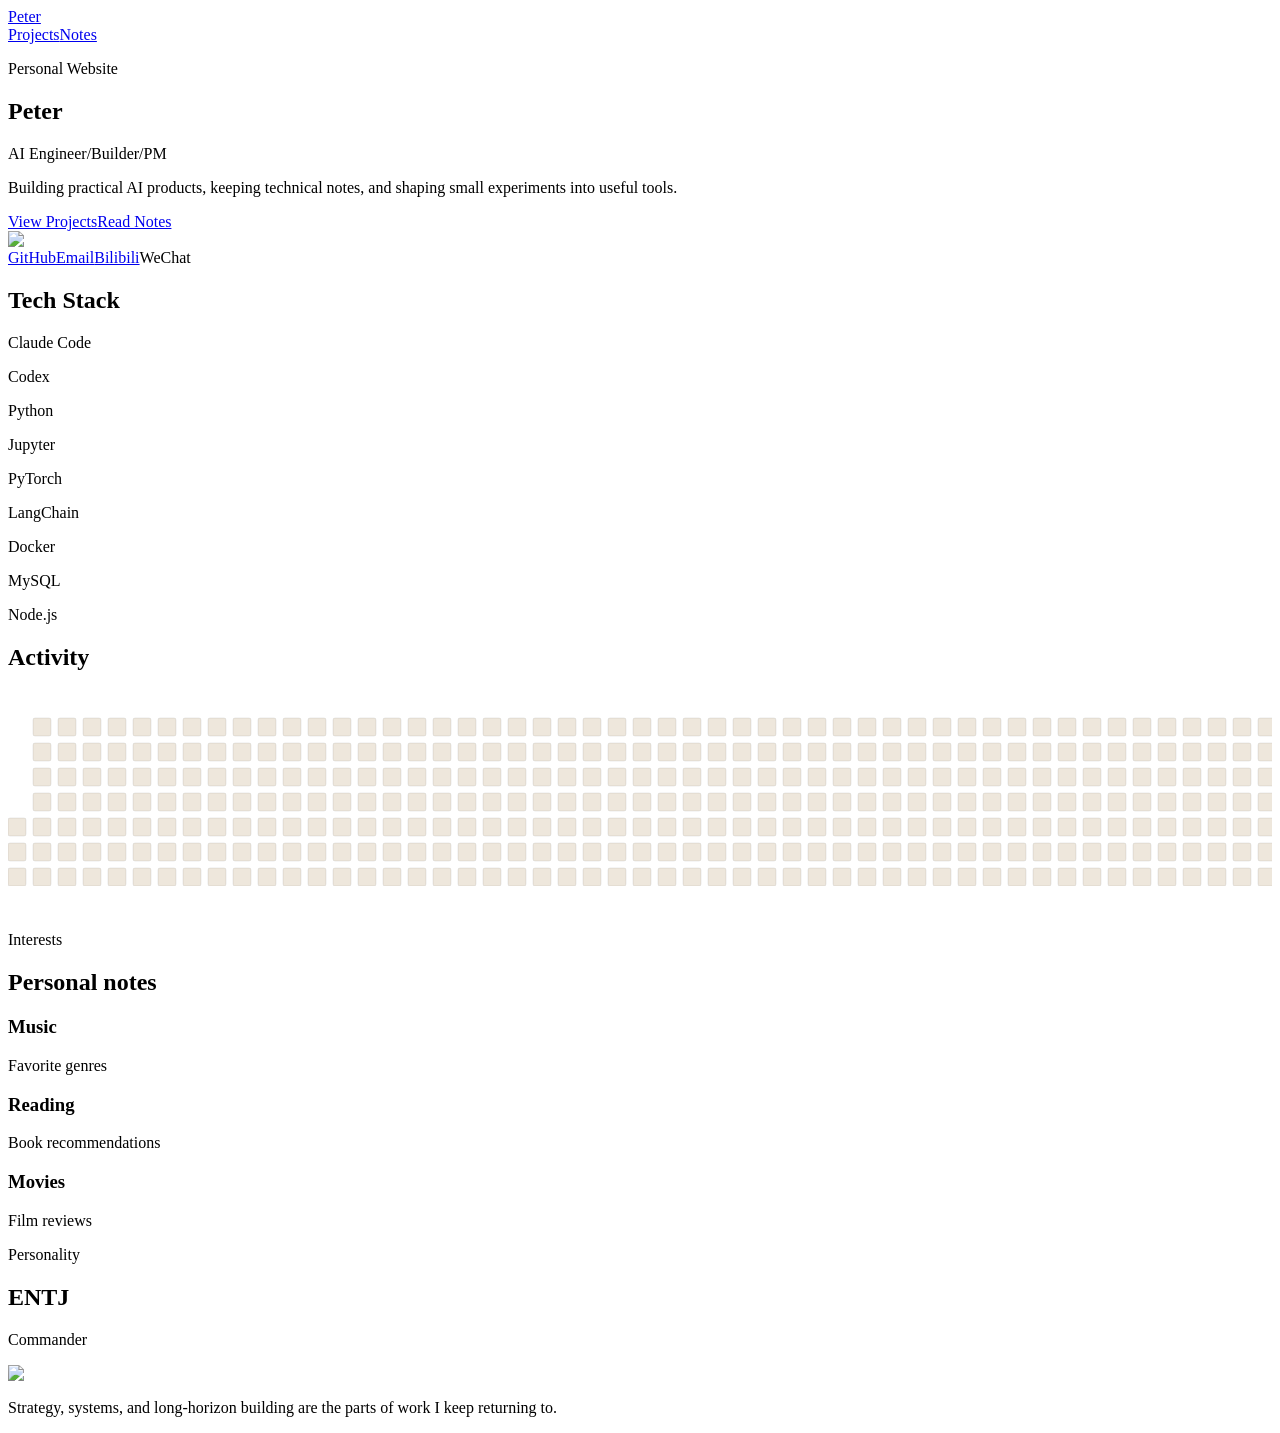
==== docs/index.html @ 63a8959b "Reset published site history" ====
<!DOCTYPE html><html lang="en"><head><meta charSet="utf-8"/><meta name="viewport" content="width=device-width, initial-scale=1"/><link rel="preload" as="image" href="/61926916.jpeg"/><link rel="stylesheet" href="/_next/static/css/71580490f9869b33.css" data-precedence="next"/><link rel="preload" as="script" fetchPriority="low" href="/_next/static/chunks/webpack-db0a529a99835594.js"/><script src="/_next/static/chunks/4bd1b696-12c363daa9c4bcae.js" async=""></script><script src="/_next/static/chunks/684-a6cae305f08dfe27.js" async=""></script><script src="/_next/static/chunks/main-app-b18decb7bb262451.js" async=""></script><script src="/_next/static/chunks/671-213680cb34ce0564.js" async=""></script><script src="/_next/static/chunks/app/layout-f232d675a106c835.js" async=""></script><script src="/_next/static/chunks/874-1f5d91846b25fd39.js" async=""></script><script src="/_next/static/chunks/279-18b1e1edcfecbb96.js" async=""></script><script src="/_next/static/chunks/app/page-d129870641b10762.js" async=""></script><link rel="icon" href="/favicon.ico"/><title>Peter&#x27;s Blog</title><meta name="description" content="A personal blog and portfolio showcasing projects, skills, and interests"/><link rel="icon" href="/favicon.ico"/><script>document.querySelectorAll('body link[rel="icon"], body link[rel="apple-touch-icon"]').forEach(el => document.head.appendChild(el))</script><script src="/_next/static/chunks/polyfills-42372ed130431b0a.js" noModule=""></script></head><body><main class="min-h-screen bg-[#f7f3ec] text-stone-900"><header class="sticky top-0 z-40 border-b border-stone-200/80 bg-[#f7f3ec]/90 backdrop-blur"><div class="mx-auto flex max-w-7xl items-center justify-between px-6 py-5 md:px-10"><a class="group inline-flex flex-col" href="/"><span class="text-3xl font-medium leading-none tracking-normal text-stone-900 md:text-4xl">Peter</span><span class="mt-2 h-1 w-14 bg-stone-900 transition-all group-hover:w-20"></span></a><nav class="flex items-center gap-10 text-lg font-semibold text-stone-700 md:text-xl"><a class="group inline-flex flex-col transition-colors hover:text-stone-950" href="/projects/">Projects<span class="mt-2 h-1 w-0 bg-stone-900 transition-all group-hover:w-full"></span></a><a class="group inline-flex flex-col transition-colors hover:text-stone-950" href="/notes/">Notes<span class="mt-2 h-1 w-0 bg-stone-900 transition-all group-hover:w-full"></span></a></nav></div></header><section class="mx-auto grid max-w-7xl grid-cols-1 gap-12 px-6 pb-20 pt-16 md:grid-cols-[1.08fr_0.92fr] md:px-10 md:pb-28 md:pt-24"><div class="flex flex-col justify-center"><p class="mb-5 text-sm font-semibold uppercase tracking-[0.24em] text-[#a27b52]">Personal Website</p><h1 class="text-6xl font-medium leading-[0.95] tracking-normal text-stone-950 md:text-8xl">Peter</h1><p class="mt-6 text-2xl font-medium text-stone-800 md:text-3xl">AI Engineer/Builder/PM</p><p class="mt-8 max-w-2xl text-lg leading-8 text-stone-600">Building practical AI products, keeping technical notes, and shaping small experiments into useful tools.</p><div class="mt-10 flex flex-wrap gap-4"><a class="rounded-full bg-stone-900 px-7 py-3 text-sm font-semibold text-white transition-colors hover:bg-[#7a5736]" href="/projects/">View Projects</a><a class="rounded-full border border-stone-300 px-7 py-3 text-sm font-semibold text-stone-800 transition-colors hover:border-stone-900" href="/notes/">Read Notes</a></div></div><div class="relative min-h-[420px]"><div class="absolute right-0 top-8 hidden h-64 w-64 rounded-full bg-[#dfd2c0] blur-3xl md:block"></div><div class="relative rounded-[2rem] bg-[#fffaf3] p-8 shadow-[0_28px_90px_rgba(79,59,39,0.14)]"><div class="overflow-hidden rounded-[1.5rem] border border-stone-200 bg-[#eee7dc]"><img alt="Peter profile portrait" width="520" height="520" decoding="async" data-nimg="1" class="aspect-[4/3] w-full object-cover" style="color:transparent" src="/61926916.jpeg"/></div><div class="mt-7 flex flex-wrap items-center gap-3"><a class="inline-flex items-center gap-2 rounded-full border border-stone-300 px-4 py-2 text-sm font-semibold text-stone-800 transition-colors hover:border-stone-900" href="https://github.com/peteryu-dl"><span></span>GitHub</a><a class="inline-flex items-center gap-2 rounded-full border border-stone-300 px-4 py-2 text-sm font-semibold text-stone-800 transition-colors hover:border-stone-900" href="mailto:15202114392@163.com"><span></span>Email</a><a class="inline-flex items-center gap-2 rounded-full border border-stone-300 px-4 py-2 text-sm font-semibold text-stone-800 transition-colors hover:border-stone-900" href="https://space.bilibili.com/351506819"><span></span>Bilibili</a><span class="inline-flex items-center gap-2 rounded-full border border-stone-300 px-4 py-2 text-sm font-semibold text-stone-800"><span></span>WeChat</span></div></div></div></section><section id="stack" class="border-y border-stone-200 bg-[#fffaf3]"><div class="mx-auto max-w-7xl px-6 py-20 md:px-10"><div class="mb-12 border-b border-stone-200 pb-8"><h2 class="text-sm font-semibold uppercase tracking-[0.24em] text-[#a27b52]">Tech Stack</h2></div><div class="grid grid-cols-2 gap-x-8 gap-y-12 sm:grid-cols-3 lg:grid-cols-6"><div class="group"><div class="flex h-20 w-20 items-center justify-center"><span></span></div><p class="mt-4 text-lg font-medium text-stone-900">Claude Code</p></div><div class="group"><div class="flex h-20 w-20 items-center justify-center"><span></span></div><p class="mt-4 text-lg font-medium text-stone-900">Codex</p></div><div class="group"><div class="flex h-20 w-20 items-center justify-center"><span></span></div><p class="mt-4 text-lg font-medium text-stone-900">Python</p></div><div class="group"><div class="flex h-20 w-20 items-center justify-center"><span></span></div><p class="mt-4 text-lg font-medium text-stone-900">Jupyter</p></div><div class="group"><div class="flex h-20 w-20 items-center justify-center"><span></span></div><p class="mt-4 text-lg font-medium text-stone-900">PyTorch</p></div><div class="group"><div class="flex h-20 w-20 items-center justify-center"><span></span></div><p class="mt-4 text-lg font-medium text-stone-900">LangChain</p></div><div class="group"><div class="flex h-20 w-20 items-center justify-center"><span></span></div><p class="mt-4 text-lg font-medium text-stone-900">Docker</p></div><div class="group"><div class="flex h-20 w-20 items-center justify-center"><span></span></div><p class="mt-4 text-lg font-medium text-stone-900">MySQL</p></div><div class="group"><div class="flex h-20 w-20 items-center justify-center"><span></span></div><p class="mt-4 text-lg font-medium text-stone-900">Node.js</p></div></div></div></section><section id="activity" class="mx-auto max-w-7xl px-6 py-20 md:px-10"><div><h2 class="mb-12 text-sm font-semibold uppercase tracking-[0.24em] text-[#a27b52]">Activity</h2><div class="flex w-full flex-col items-center justify-center overflow-x-auto"><article class="react-activity-calendar" style="width:max-content;max-width:100%;display:flex;flex-direction:column;gap:8px;font-size:18px"><div class="react-activity-calendar__scroll-container" style="max-width:100%;overflow-x:auto;overflow-y:hidden;padding-top:2px"><svg width="1318" height="194" viewBox="0 0 1318 194" class="react-activity-calendar__calendar" style="display:block;overflow:visible"><g transform="translate(0, 0)"><rect x="0" y="126" width="18" height="18" rx="2" ry="2" fill="#eee7dc" data-date="2026-01-01" data-level="0" style="stroke:rgba(0, 0, 0, 0.08)"></rect><rect x="0" y="151" width="18" height="18" rx="2" ry="2" fill="#eee7dc" data-date="2026-01-02" data-level="0" style="stroke:rgba(0, 0, 0, 0.08)"></rect><rect x="0" y="176" width="18" height="18" rx="2" ry="2" fill="#eee7dc" data-date="2026-01-03" data-level="0" style="stroke:rgba(0, 0, 0, 0.08)"></rect></g><g transform="translate(25, 0)"><rect x="0" y="26" width="18" height="18" rx="2" ry="2" fill="#eee7dc" data-date="2026-01-04" data-level="0" style="stroke:rgba(0, 0, 0, 0.08)"></rect><rect x="0" y="51" width="18" height="18" rx="2" ry="2" fill="#eee7dc" data-date="2026-01-05" data-level="0" style="stroke:rgba(0, 0, 0, 0.08)"></rect><rect x="0" y="76" width="18" height="18" rx="2" ry="2" fill="#eee7dc" data-date="2026-01-06" data-level="0" style="stroke:rgba(0, 0, 0, 0.08)"></rect><rect x="0" y="101" width="18" height="18" rx="2" ry="2" fill="#eee7dc" data-date="2026-01-07" data-level="0" style="stroke:rgba(0, 0, 0, 0.08)"></rect><rect x="0" y="126" width="18" height="18" rx="2" ry="2" fill="#eee7dc" data-date="2026-01-08" data-level="0" style="stroke:rgba(0, 0, 0, 0.08)"></rect><rect x="0" y="151" width="18" height="18" rx="2" ry="2" fill="#eee7dc" data-date="2026-01-09" data-level="0" style="stroke:rgba(0, 0, 0, 0.08)"></rect><rect x="0" y="176" width="18" height="18" rx="2" ry="2" fill="#eee7dc" data-date="2026-01-10" data-level="0" style="stroke:rgba(0, 0, 0, 0.08)"></rect></g><g transform="translate(50, 0)"><rect x="0" y="26" width="18" height="18" rx="2" ry="2" fill="#eee7dc" data-date="2026-01-11" data-level="0" style="stroke:rgba(0, 0, 0, 0.08)"></rect><rect x="0" y="51" width="18" height="18" rx="2" ry="2" fill="#eee7dc" data-date="2026-01-12" data-level="0" style="stroke:rgba(0, 0, 0, 0.08)"></rect><rect x="0" y="76" width="18" height="18" rx="2" ry="2" fill="#eee7dc" data-date="2026-01-13" data-level="0" style="stroke:rgba(0, 0, 0, 0.08)"></rect><rect x="0" y="101" width="18" height="18" rx="2" ry="2" fill="#eee7dc" data-date="2026-01-14" data-level="0" style="stroke:rgba(0, 0, 0, 0.08)"></rect><rect x="0" y="126" width="18" height="18" rx="2" ry="2" fill="#eee7dc" data-date="2026-01-15" data-level="0" style="stroke:rgba(0, 0, 0, 0.08)"></rect><rect x="0" y="151" width="18" height="18" rx="2" ry="2" fill="#eee7dc" data-date="2026-01-16" data-level="0" style="stroke:rgba(0, 0, 0, 0.08)"></rect><rect x="0" y="176" width="18" height="18" rx="2" ry="2" fill="#eee7dc" data-date="2026-01-17" data-level="0" style="stroke:rgba(0, 0, 0, 0.08)"></rect></g><g transform="translate(75, 0)"><rect x="0" y="26" width="18" height="18" rx="2" ry="2" fill="#eee7dc" data-date="2026-01-18" data-level="0" style="stroke:rgba(0, 0, 0, 0.08)"></rect><rect x="0" y="51" width="18" height="18" rx="2" ry="2" fill="#eee7dc" data-date="2026-01-19" data-level="0" style="stroke:rgba(0, 0, 0, 0.08)"></rect><rect x="0" y="76" width="18" height="18" rx="2" ry="2" fill="#eee7dc" data-date="2026-01-20" data-level="0" style="stroke:rgba(0, 0, 0, 0.08)"></rect><rect x="0" y="101" width="18" height="18" rx="2" ry="2" fill="#eee7dc" data-date="2026-01-21" data-level="0" style="stroke:rgba(0, 0, 0, 0.08)"></rect><rect x="0" y="126" width="18" height="18" rx="2" ry="2" fill="#eee7dc" data-date="2026-01-22" data-level="0" style="stroke:rgba(0, 0, 0, 0.08)"></rect><rect x="0" y="151" width="18" height="18" rx="2" ry="2" fill="#eee7dc" data-date="2026-01-23" data-level="0" style="stroke:rgba(0, 0, 0, 0.08)"></rect><rect x="0" y="176" width="18" height="18" rx="2" ry="2" fill="#eee7dc" data-date="2026-01-24" data-level="0" style="stroke:rgba(0, 0, 0, 0.08)"></rect></g><g transform="translate(100, 0)"><rect x="0" y="26" width="18" height="18" rx="2" ry="2" fill="#eee7dc" data-date="2026-01-25" data-level="0" style="stroke:rgba(0, 0, 0, 0.08)"></rect><rect x="0" y="51" width="18" height="18" rx="2" ry="2" fill="#eee7dc" data-date="2026-01-26" data-level="0" style="stroke:rgba(0, 0, 0, 0.08)"></rect><rect x="0" y="76" width="18" height="18" rx="2" ry="2" fill="#eee7dc" data-date="2026-01-27" data-level="0" style="stroke:rgba(0, 0, 0, 0.08)"></rect><rect x="0" y="101" width="18" height="18" rx="2" ry="2" fill="#eee7dc" data-date="2026-01-28" data-level="0" style="stroke:rgba(0, 0, 0, 0.08)"></rect><rect x="0" y="126" width="18" height="18" rx="2" ry="2" fill="#eee7dc" data-date="2026-01-29" data-level="0" style="stroke:rgba(0, 0, 0, 0.08)"></rect><rect x="0" y="151" width="18" height="18" rx="2" ry="2" fill="#eee7dc" data-date="2026-01-30" data-level="0" style="stroke:rgba(0, 0, 0, 0.08)"></rect><rect x="0" y="176" width="18" height="18" rx="2" ry="2" fill="#eee7dc" data-date="2026-01-31" data-level="0" style="stroke:rgba(0, 0, 0, 0.08)"></rect></g><g transform="translate(125, 0)"><rect x="0" y="26" width="18" height="18" rx="2" ry="2" fill="#eee7dc" data-date="2026-02-01" data-level="0" style="stroke:rgba(0, 0, 0, 0.08)"></rect><rect x="0" y="51" width="18" height="18" rx="2" ry="2" fill="#eee7dc" data-date="2026-02-02" data-level="0" style="stroke:rgba(0, 0, 0, 0.08)"></rect><rect x="0" y="76" width="18" height="18" rx="2" ry="2" fill="#eee7dc" data-date="2026-02-03" data-level="0" style="stroke:rgba(0, 0, 0, 0.08)"></rect><rect x="0" y="101" width="18" height="18" rx="2" ry="2" fill="#eee7dc" data-date="2026-02-04" data-level="0" style="stroke:rgba(0, 0, 0, 0.08)"></rect><rect x="0" y="126" width="18" height="18" rx="2" ry="2" fill="#eee7dc" data-date="2026-02-05" data-level="0" style="stroke:rgba(0, 0, 0, 0.08)"></rect><rect x="0" y="151" width="18" height="18" rx="2" ry="2" fill="#eee7dc" data-date="2026-02-06" data-level="0" style="stroke:rgba(0, 0, 0, 0.08)"></rect><rect x="0" y="176" width="18" height="18" rx="2" ry="2" fill="#eee7dc" data-date="2026-02-07" data-level="0" style="stroke:rgba(0, 0, 0, 0.08)"></rect></g><g transform="translate(150, 0)"><rect x="0" y="26" width="18" height="18" rx="2" ry="2" fill="#eee7dc" data-date="2026-02-08" data-level="0" style="stroke:rgba(0, 0, 0, 0.08)"></rect><rect x="0" y="51" width="18" height="18" rx="2" ry="2" fill="#eee7dc" data-date="2026-02-09" data-level="0" style="stroke:rgba(0, 0, 0, 0.08)"></rect><rect x="0" y="76" width="18" height="18" rx="2" ry="2" fill="#eee7dc" data-date="2026-02-10" data-level="0" style="stroke:rgba(0, 0, 0, 0.08)"></rect><rect x="0" y="101" width="18" height="18" rx="2" ry="2" fill="#eee7dc" data-date="2026-02-11" data-level="0" style="stroke:rgba(0, 0, 0, 0.08)"></rect><rect x="0" y="126" width="18" height="18" rx="2" ry="2" fill="#eee7dc" data-date="2026-02-12" data-level="0" style="stroke:rgba(0, 0, 0, 0.08)"></rect><rect x="0" y="151" width="18" height="18" rx="2" ry="2" fill="#eee7dc" data-date="2026-02-13" data-level="0" style="stroke:rgba(0, 0, 0, 0.08)"></rect><rect x="0" y="176" width="18" height="18" rx="2" ry="2" fill="#eee7dc" data-date="2026-02-14" data-level="0" style="stroke:rgba(0, 0, 0, 0.08)"></rect></g><g transform="translate(175, 0)"><rect x="0" y="26" width="18" height="18" rx="2" ry="2" fill="#eee7dc" data-date="2026-02-15" data-level="0" style="stroke:rgba(0, 0, 0, 0.08)"></rect><rect x="0" y="51" width="18" height="18" rx="2" ry="2" fill="#eee7dc" data-date="2026-02-16" data-level="0" style="stroke:rgba(0, 0, 0, 0.08)"></rect><rect x="0" y="76" width="18" height="18" rx="2" ry="2" fill="#eee7dc" data-date="2026-02-17" data-level="0" style="stroke:rgba(0, 0, 0, 0.08)"></rect><rect x="0" y="101" width="18" height="18" rx="2" ry="2" fill="#eee7dc" data-date="2026-02-18" data-level="0" style="stroke:rgba(0, 0, 0, 0.08)"></rect><rect x="0" y="126" width="18" height="18" rx="2" ry="2" fill="#eee7dc" data-date="2026-02-19" data-level="0" style="stroke:rgba(0, 0, 0, 0.08)"></rect><rect x="0" y="151" width="18" height="18" rx="2" ry="2" fill="#eee7dc" data-date="2026-02-20" data-level="0" style="stroke:rgba(0, 0, 0, 0.08)"></rect><rect x="0" y="176" width="18" height="18" rx="2" ry="2" fill="#eee7dc" data-date="2026-02-21" data-level="0" style="stroke:rgba(0, 0, 0, 0.08)"></rect></g><g transform="translate(200, 0)"><rect x="0" y="26" width="18" height="18" rx="2" ry="2" fill="#eee7dc" data-date="2026-02-22" data-level="0" style="stroke:rgba(0, 0, 0, 0.08)"></rect><rect x="0" y="51" width="18" height="18" rx="2" ry="2" fill="#eee7dc" data-date="2026-02-23" data-level="0" style="stroke:rgba(0, 0, 0, 0.08)"></rect><rect x="0" y="76" width="18" height="18" rx="2" ry="2" fill="#eee7dc" data-date="2026-02-24" data-level="0" style="stroke:rgba(0, 0, 0, 0.08)"></rect><rect x="0" y="101" width="18" height="18" rx="2" ry="2" fill="#eee7dc" data-date="2026-02-25" data-level="0" style="stroke:rgba(0, 0, 0, 0.08)"></rect><rect x="0" y="126" width="18" height="18" rx="2" ry="2" fill="#eee7dc" data-date="2026-02-26" data-level="0" style="stroke:rgba(0, 0, 0, 0.08)"></rect><rect x="0" y="151" width="18" height="18" rx="2" ry="2" fill="#eee7dc" data-date="2026-02-27" data-level="0" style="stroke:rgba(0, 0, 0, 0.08)"></rect><rect x="0" y="176" width="18" height="18" rx="2" ry="2" fill="#eee7dc" data-date="2026-02-28" data-level="0" style="stroke:rgba(0, 0, 0, 0.08)"></rect></g><g transform="translate(225, 0)"><rect x="0" y="26" width="18" height="18" rx="2" ry="2" fill="#eee7dc" data-date="2026-03-01" data-level="0" style="stroke:rgba(0, 0, 0, 0.08)"></rect><rect x="0" y="51" width="18" height="18" rx="2" ry="2" fill="#eee7dc" data-date="2026-03-02" data-level="0" style="stroke:rgba(0, 0, 0, 0.08)"></rect><rect x="0" y="76" width="18" height="18" rx="2" ry="2" fill="#eee7dc" data-date="2026-03-03" data-level="0" style="stroke:rgba(0, 0, 0, 0.08)"></rect><rect x="0" y="101" width="18" height="18" rx="2" ry="2" fill="#eee7dc" data-date="2026-03-04" data-level="0" style="stroke:rgba(0, 0, 0, 0.08)"></rect><rect x="0" y="126" width="18" height="18" rx="2" ry="2" fill="#eee7dc" data-date="2026-03-05" data-level="0" style="stroke:rgba(0, 0, 0, 0.08)"></rect><rect x="0" y="151" width="18" height="18" rx="2" ry="2" fill="#eee7dc" data-date="2026-03-06" data-level="0" style="stroke:rgba(0, 0, 0, 0.08)"></rect><rect x="0" y="176" width="18" height="18" rx="2" ry="2" fill="#eee7dc" data-date="2026-03-07" data-level="0" style="stroke:rgba(0, 0, 0, 0.08)"></rect></g><g transform="translate(250, 0)"><rect x="0" y="26" width="18" height="18" rx="2" ry="2" fill="#eee7dc" data-date="2026-03-08" data-level="0" style="stroke:rgba(0, 0, 0, 0.08)"></rect><rect x="0" y="51" width="18" height="18" rx="2" ry="2" fill="#eee7dc" data-date="2026-03-09" data-level="0" style="stroke:rgba(0, 0, 0, 0.08)"></rect><rect x="0" y="76" width="18" height="18" rx="2" ry="2" fill="#eee7dc" data-date="2026-03-10" data-level="0" style="stroke:rgba(0, 0, 0, 0.08)"></rect><rect x="0" y="101" width="18" height="18" rx="2" ry="2" fill="#eee7dc" data-date="2026-03-11" data-level="0" style="stroke:rgba(0, 0, 0, 0.08)"></rect><rect x="0" y="126" width="18" height="18" rx="2" ry="2" fill="#eee7dc" data-date="2026-03-12" data-level="0" style="stroke:rgba(0, 0, 0, 0.08)"></rect><rect x="0" y="151" width="18" height="18" rx="2" ry="2" fill="#eee7dc" data-date="2026-03-13" data-level="0" style="stroke:rgba(0, 0, 0, 0.08)"></rect><rect x="0" y="176" width="18" height="18" rx="2" ry="2" fill="#eee7dc" data-date="2026-03-14" data-level="0" style="stroke:rgba(0, 0, 0, 0.08)"></rect></g><g transform="translate(275, 0)"><rect x="0" y="26" width="18" height="18" rx="2" ry="2" fill="#eee7dc" data-date="2026-03-15" data-level="0" style="stroke:rgba(0, 0, 0, 0.08)"></rect><rect x="0" y="51" width="18" height="18" rx="2" ry="2" fill="#eee7dc" data-date="2026-03-16" data-level="0" style="stroke:rgba(0, 0, 0, 0.08)"></rect><rect x="0" y="76" width="18" height="18" rx="2" ry="2" fill="#eee7dc" data-date="2026-03-17" data-level="0" style="stroke:rgba(0, 0, 0, 0.08)"></rect><rect x="0" y="101" width="18" height="18" rx="2" ry="2" fill="#eee7dc" data-date="2026-03-18" data-level="0" style="stroke:rgba(0, 0, 0, 0.08)"></rect><rect x="0" y="126" width="18" height="18" rx="2" ry="2" fill="#eee7dc" data-date="2026-03-19" data-level="0" style="stroke:rgba(0, 0, 0, 0.08)"></rect><rect x="0" y="151" width="18" height="18" rx="2" ry="2" fill="#eee7dc" data-date="2026-03-20" data-level="0" style="stroke:rgba(0, 0, 0, 0.08)"></rect><rect x="0" y="176" width="18" height="18" rx="2" ry="2" fill="#eee7dc" data-date="2026-03-21" data-level="0" style="stroke:rgba(0, 0, 0, 0.08)"></rect></g><g transform="translate(300, 0)"><rect x="0" y="26" width="18" height="18" rx="2" ry="2" fill="#eee7dc" data-date="2026-03-22" data-level="0" style="stroke:rgba(0, 0, 0, 0.08)"></rect><rect x="0" y="51" width="18" height="18" rx="2" ry="2" fill="#eee7dc" data-date="2026-03-23" data-level="0" style="stroke:rgba(0, 0, 0, 0.08)"></rect><rect x="0" y="76" width="18" height="18" rx="2" ry="2" fill="#eee7dc" data-date="2026-03-24" data-level="0" style="stroke:rgba(0, 0, 0, 0.08)"></rect><rect x="0" y="101" width="18" height="18" rx="2" ry="2" fill="#eee7dc" data-date="2026-03-25" data-level="0" style="stroke:rgba(0, 0, 0, 0.08)"></rect><rect x="0" y="126" width="18" height="18" rx="2" ry="2" fill="#eee7dc" data-date="2026-03-26" data-level="0" style="stroke:rgba(0, 0, 0, 0.08)"></rect><rect x="0" y="151" width="18" height="18" rx="2" ry="2" fill="#eee7dc" data-date="2026-03-27" data-level="0" style="stroke:rgba(0, 0, 0, 0.08)"></rect><rect x="0" y="176" width="18" height="18" rx="2" ry="2" fill="#eee7dc" data-date="2026-03-28" data-level="0" style="stroke:rgba(0, 0, 0, 0.08)"></rect></g><g transform="translate(325, 0)"><rect x="0" y="26" width="18" height="18" rx="2" ry="2" fill="#eee7dc" data-date="2026-03-29" data-level="0" style="stroke:rgba(0, 0, 0, 0.08)"></rect><rect x="0" y="51" width="18" height="18" rx="2" ry="2" fill="#eee7dc" data-date="2026-03-30" data-level="0" style="stroke:rgba(0, 0, 0, 0.08)"></rect><rect x="0" y="76" width="18" height="18" rx="2" ry="2" fill="#eee7dc" data-date="2026-03-31" data-level="0" style="stroke:rgba(0, 0, 0, 0.08)"></rect><rect x="0" y="101" width="18" height="18" rx="2" ry="2" fill="#eee7dc" data-date="2026-04-01" data-level="0" style="stroke:rgba(0, 0, 0, 0.08)"></rect><rect x="0" y="126" width="18" height="18" rx="2" ry="2" fill="#eee7dc" data-date="2026-04-02" data-level="0" style="stroke:rgba(0, 0, 0, 0.08)"></rect><rect x="0" y="151" width="18" height="18" rx="2" ry="2" fill="#eee7dc" data-date="2026-04-03" data-level="0" style="stroke:rgba(0, 0, 0, 0.08)"></rect><rect x="0" y="176" width="18" height="18" rx="2" ry="2" fill="#eee7dc" data-date="2026-04-04" data-level="0" style="stroke:rgba(0, 0, 0, 0.08)"></rect></g><g transform="translate(350, 0)"><rect x="0" y="26" width="18" height="18" rx="2" ry="2" fill="#eee7dc" data-date="2026-04-05" data-level="0" style="stroke:rgba(0, 0, 0, 0.08)"></rect><rect x="0" y="51" width="18" height="18" rx="2" ry="2" fill="#eee7dc" data-date="2026-04-06" data-level="0" style="stroke:rgba(0, 0, 0, 0.08)"></rect><rect x="0" y="76" width="18" height="18" rx="2" ry="2" fill="#eee7dc" data-date="2026-04-07" data-level="0" style="stroke:rgba(0, 0, 0, 0.08)"></rect><rect x="0" y="101" width="18" height="18" rx="2" ry="2" fill="#eee7dc" data-date="2026-04-08" data-level="0" style="stroke:rgba(0, 0, 0, 0.08)"></rect><rect x="0" y="126" width="18" height="18" rx="2" ry="2" fill="#eee7dc" data-date="2026-04-09" data-level="0" style="stroke:rgba(0, 0, 0, 0.08)"></rect><rect x="0" y="151" width="18" height="18" rx="2" ry="2" fill="#eee7dc" data-date="2026-04-10" data-level="0" style="stroke:rgba(0, 0, 0, 0.08)"></rect><rect x="0" y="176" width="18" height="18" rx="2" ry="2" fill="#eee7dc" data-date="2026-04-11" data-level="0" style="stroke:rgba(0, 0, 0, 0.08)"></rect></g><g transform="translate(375, 0)"><rect x="0" y="26" width="18" height="18" rx="2" ry="2" fill="#eee7dc" data-date="2026-04-12" data-level="0" style="stroke:rgba(0, 0, 0, 0.08)"></rect><rect x="0" y="51" width="18" height="18" rx="2" ry="2" fill="#eee7dc" data-date="2026-04-13" data-level="0" style="stroke:rgba(0, 0, 0, 0.08)"></rect><rect x="0" y="76" width="18" height="18" rx="2" ry="2" fill="#eee7dc" data-date="2026-04-14" data-level="0" style="stroke:rgba(0, 0, 0, 0.08)"></rect><rect x="0" y="101" width="18" height="18" rx="2" ry="2" fill="#eee7dc" data-date="2026-04-15" data-level="0" style="stroke:rgba(0, 0, 0, 0.08)"></rect><rect x="0" y="126" width="18" height="18" rx="2" ry="2" fill="#eee7dc" data-date="2026-04-16" data-level="0" style="stroke:rgba(0, 0, 0, 0.08)"></rect><rect x="0" y="151" width="18" height="18" rx="2" ry="2" fill="#eee7dc" data-date="2026-04-17" data-level="0" style="stroke:rgba(0, 0, 0, 0.08)"></rect><rect x="0" y="176" width="18" height="18" rx="2" ry="2" fill="#eee7dc" data-date="2026-04-18" data-level="0" style="stroke:rgba(0, 0, 0, 0.08)"></rect></g><g transform="translate(400, 0)"><rect x="0" y="26" width="18" height="18" rx="2" ry="2" fill="#eee7dc" data-date="2026-04-19" data-level="0" style="stroke:rgba(0, 0, 0, 0.08)"></rect><rect x="0" y="51" width="18" height="18" rx="2" ry="2" fill="#eee7dc" data-date="2026-04-20" data-level="0" style="stroke:rgba(0, 0, 0, 0.08)"></rect><rect x="0" y="76" width="18" height="18" rx="2" ry="2" fill="#eee7dc" data-date="2026-04-21" data-level="0" style="stroke:rgba(0, 0, 0, 0.08)"></rect><rect x="0" y="101" width="18" height="18" rx="2" ry="2" fill="#eee7dc" data-date="2026-04-22" data-level="0" style="stroke:rgba(0, 0, 0, 0.08)"></rect><rect x="0" y="126" width="18" height="18" rx="2" ry="2" fill="#eee7dc" data-date="2026-04-23" data-level="0" style="stroke:rgba(0, 0, 0, 0.08)"></rect><rect x="0" y="151" width="18" height="18" rx="2" ry="2" fill="#eee7dc" data-date="2026-04-24" data-level="0" style="stroke:rgba(0, 0, 0, 0.08)"></rect><rect x="0" y="176" width="18" height="18" rx="2" ry="2" fill="#eee7dc" data-date="2026-04-25" data-level="0" style="stroke:rgba(0, 0, 0, 0.08)"></rect></g><g transform="translate(425, 0)"><rect x="0" y="26" width="18" height="18" rx="2" ry="2" fill="#eee7dc" data-date="2026-04-26" data-level="0" style="stroke:rgba(0, 0, 0, 0.08)"></rect><rect x="0" y="51" width="18" height="18" rx="2" ry="2" fill="#eee7dc" data-date="2026-04-27" data-level="0" style="stroke:rgba(0, 0, 0, 0.08)"></rect><rect x="0" y="76" width="18" height="18" rx="2" ry="2" fill="#eee7dc" data-date="2026-04-28" data-level="0" style="stroke:rgba(0, 0, 0, 0.08)"></rect><rect x="0" y="101" width="18" height="18" rx="2" ry="2" fill="#eee7dc" data-date="2026-04-29" data-level="0" style="stroke:rgba(0, 0, 0, 0.08)"></rect><rect x="0" y="126" width="18" height="18" rx="2" ry="2" fill="#eee7dc" data-date="2026-04-30" data-level="0" style="stroke:rgba(0, 0, 0, 0.08)"></rect><rect x="0" y="151" width="18" height="18" rx="2" ry="2" fill="#eee7dc" data-date="2026-05-01" data-level="0" style="stroke:rgba(0, 0, 0, 0.08)"></rect><rect x="0" y="176" width="18" height="18" rx="2" ry="2" fill="#eee7dc" data-date="2026-05-02" data-level="0" style="stroke:rgba(0, 0, 0, 0.08)"></rect></g><g transform="translate(450, 0)"><rect x="0" y="26" width="18" height="18" rx="2" ry="2" fill="#eee7dc" data-date="2026-05-03" data-level="0" style="stroke:rgba(0, 0, 0, 0.08)"></rect><rect x="0" y="51" width="18" height="18" rx="2" ry="2" fill="#eee7dc" data-date="2026-05-04" data-level="0" style="stroke:rgba(0, 0, 0, 0.08)"></rect><rect x="0" y="76" width="18" height="18" rx="2" ry="2" fill="#eee7dc" data-date="2026-05-05" data-level="0" style="stroke:rgba(0, 0, 0, 0.08)"></rect><rect x="0" y="101" width="18" height="18" rx="2" ry="2" fill="#eee7dc" data-date="2026-05-06" data-level="0" style="stroke:rgba(0, 0, 0, 0.08)"></rect><rect x="0" y="126" width="18" height="18" rx="2" ry="2" fill="#eee7dc" data-date="2026-05-07" data-level="0" style="stroke:rgba(0, 0, 0, 0.08)"></rect><rect x="0" y="151" width="18" height="18" rx="2" ry="2" fill="#eee7dc" data-date="2026-05-08" data-level="0" style="stroke:rgba(0, 0, 0, 0.08)"></rect><rect x="0" y="176" width="18" height="18" rx="2" ry="2" fill="#eee7dc" data-date="2026-05-09" data-level="0" style="stroke:rgba(0, 0, 0, 0.08)"></rect></g><g transform="translate(475, 0)"><rect x="0" y="26" width="18" height="18" rx="2" ry="2" fill="#eee7dc" data-date="2026-05-10" data-level="0" style="stroke:rgba(0, 0, 0, 0.08)"></rect><rect x="0" y="51" width="18" height="18" rx="2" ry="2" fill="#eee7dc" data-date="2026-05-11" data-level="0" style="stroke:rgba(0, 0, 0, 0.08)"></rect><rect x="0" y="76" width="18" height="18" rx="2" ry="2" fill="#eee7dc" data-date="2026-05-12" data-level="0" style="stroke:rgba(0, 0, 0, 0.08)"></rect><rect x="0" y="101" width="18" height="18" rx="2" ry="2" fill="#eee7dc" data-date="2026-05-13" data-level="0" style="stroke:rgba(0, 0, 0, 0.08)"></rect><rect x="0" y="126" width="18" height="18" rx="2" ry="2" fill="#eee7dc" data-date="2026-05-14" data-level="0" style="stroke:rgba(0, 0, 0, 0.08)"></rect><rect x="0" y="151" width="18" height="18" rx="2" ry="2" fill="#eee7dc" data-date="2026-05-15" data-level="0" style="stroke:rgba(0, 0, 0, 0.08)"></rect><rect x="0" y="176" width="18" height="18" rx="2" ry="2" fill="#eee7dc" data-date="2026-05-16" data-level="0" style="stroke:rgba(0, 0, 0, 0.08)"></rect></g><g transform="translate(500, 0)"><rect x="0" y="26" width="18" height="18" rx="2" ry="2" fill="#eee7dc" data-date="2026-05-17" data-level="0" style="stroke:rgba(0, 0, 0, 0.08)"></rect><rect x="0" y="51" width="18" height="18" rx="2" ry="2" fill="#eee7dc" data-date="2026-05-18" data-level="0" style="stroke:rgba(0, 0, 0, 0.08)"></rect><rect x="0" y="76" width="18" height="18" rx="2" ry="2" fill="#eee7dc" data-date="2026-05-19" data-level="0" style="stroke:rgba(0, 0, 0, 0.08)"></rect><rect x="0" y="101" width="18" height="18" rx="2" ry="2" fill="#eee7dc" data-date="2026-05-20" data-level="0" style="stroke:rgba(0, 0, 0, 0.08)"></rect><rect x="0" y="126" width="18" height="18" rx="2" ry="2" fill="#eee7dc" data-date="2026-05-21" data-level="0" style="stroke:rgba(0, 0, 0, 0.08)"></rect><rect x="0" y="151" width="18" height="18" rx="2" ry="2" fill="#eee7dc" data-date="2026-05-22" data-level="0" style="stroke:rgba(0, 0, 0, 0.08)"></rect><rect x="0" y="176" width="18" height="18" rx="2" ry="2" fill="#eee7dc" data-date="2026-05-23" data-level="0" style="stroke:rgba(0, 0, 0, 0.08)"></rect></g><g transform="translate(525, 0)"><rect x="0" y="26" width="18" height="18" rx="2" ry="2" fill="#eee7dc" data-date="2026-05-24" data-level="0" style="stroke:rgba(0, 0, 0, 0.08)"></rect><rect x="0" y="51" width="18" height="18" rx="2" ry="2" fill="#eee7dc" data-date="2026-05-25" data-level="0" style="stroke:rgba(0, 0, 0, 0.08)"></rect><rect x="0" y="76" width="18" height="18" rx="2" ry="2" fill="#eee7dc" data-date="2026-05-26" data-level="0" style="stroke:rgba(0, 0, 0, 0.08)"></rect><rect x="0" y="101" width="18" height="18" rx="2" ry="2" fill="#eee7dc" data-date="2026-05-27" data-level="0" style="stroke:rgba(0, 0, 0, 0.08)"></rect><rect x="0" y="126" width="18" height="18" rx="2" ry="2" fill="#eee7dc" data-date="2026-05-28" data-level="0" style="stroke:rgba(0, 0, 0, 0.08)"></rect><rect x="0" y="151" width="18" height="18" rx="2" ry="2" fill="#eee7dc" data-date="2026-05-29" data-level="0" style="stroke:rgba(0, 0, 0, 0.08)"></rect><rect x="0" y="176" width="18" height="18" rx="2" ry="2" fill="#eee7dc" data-date="2026-05-30" data-level="0" style="stroke:rgba(0, 0, 0, 0.08)"></rect></g><g transform="translate(550, 0)"><rect x="0" y="26" width="18" height="18" rx="2" ry="2" fill="#eee7dc" data-date="2026-05-31" data-level="0" style="stroke:rgba(0, 0, 0, 0.08)"></rect><rect x="0" y="51" width="18" height="18" rx="2" ry="2" fill="#eee7dc" data-date="2026-06-01" data-level="0" style="stroke:rgba(0, 0, 0, 0.08)"></rect><rect x="0" y="76" width="18" height="18" rx="2" ry="2" fill="#eee7dc" data-date="2026-06-02" data-level="0" style="stroke:rgba(0, 0, 0, 0.08)"></rect><rect x="0" y="101" width="18" height="18" rx="2" ry="2" fill="#eee7dc" data-date="2026-06-03" data-level="0" style="stroke:rgba(0, 0, 0, 0.08)"></rect><rect x="0" y="126" width="18" height="18" rx="2" ry="2" fill="#eee7dc" data-date="2026-06-04" data-level="0" style="stroke:rgba(0, 0, 0, 0.08)"></rect><rect x="0" y="151" width="18" height="18" rx="2" ry="2" fill="#eee7dc" data-date="2026-06-05" data-level="0" style="stroke:rgba(0, 0, 0, 0.08)"></rect><rect x="0" y="176" width="18" height="18" rx="2" ry="2" fill="#eee7dc" data-date="2026-06-06" data-level="0" style="stroke:rgba(0, 0, 0, 0.08)"></rect></g><g transform="translate(575, 0)"><rect x="0" y="26" width="18" height="18" rx="2" ry="2" fill="#eee7dc" data-date="2026-06-07" data-level="0" style="stroke:rgba(0, 0, 0, 0.08)"></rect><rect x="0" y="51" width="18" height="18" rx="2" ry="2" fill="#eee7dc" data-date="2026-06-08" data-level="0" style="stroke:rgba(0, 0, 0, 0.08)"></rect><rect x="0" y="76" width="18" height="18" rx="2" ry="2" fill="#eee7dc" data-date="2026-06-09" data-level="0" style="stroke:rgba(0, 0, 0, 0.08)"></rect><rect x="0" y="101" width="18" height="18" rx="2" ry="2" fill="#eee7dc" data-date="2026-06-10" data-level="0" style="stroke:rgba(0, 0, 0, 0.08)"></rect><rect x="0" y="126" width="18" height="18" rx="2" ry="2" fill="#eee7dc" data-date="2026-06-11" data-level="0" style="stroke:rgba(0, 0, 0, 0.08)"></rect><rect x="0" y="151" width="18" height="18" rx="2" ry="2" fill="#eee7dc" data-date="2026-06-12" data-level="0" style="stroke:rgba(0, 0, 0, 0.08)"></rect><rect x="0" y="176" width="18" height="18" rx="2" ry="2" fill="#eee7dc" data-date="2026-06-13" data-level="0" style="stroke:rgba(0, 0, 0, 0.08)"></rect></g><g transform="translate(600, 0)"><rect x="0" y="26" width="18" height="18" rx="2" ry="2" fill="#eee7dc" data-date="2026-06-14" data-level="0" style="stroke:rgba(0, 0, 0, 0.08)"></rect><rect x="0" y="51" width="18" height="18" rx="2" ry="2" fill="#eee7dc" data-date="2026-06-15" data-level="0" style="stroke:rgba(0, 0, 0, 0.08)"></rect><rect x="0" y="76" width="18" height="18" rx="2" ry="2" fill="#eee7dc" data-date="2026-06-16" data-level="0" style="stroke:rgba(0, 0, 0, 0.08)"></rect><rect x="0" y="101" width="18" height="18" rx="2" ry="2" fill="#eee7dc" data-date="2026-06-17" data-level="0" style="stroke:rgba(0, 0, 0, 0.08)"></rect><rect x="0" y="126" width="18" height="18" rx="2" ry="2" fill="#eee7dc" data-date="2026-06-18" data-level="0" style="stroke:rgba(0, 0, 0, 0.08)"></rect><rect x="0" y="151" width="18" height="18" rx="2" ry="2" fill="#eee7dc" data-date="2026-06-19" data-level="0" style="stroke:rgba(0, 0, 0, 0.08)"></rect><rect x="0" y="176" width="18" height="18" rx="2" ry="2" fill="#eee7dc" data-date="2026-06-20" data-level="0" style="stroke:rgba(0, 0, 0, 0.08)"></rect></g><g transform="translate(625, 0)"><rect x="0" y="26" width="18" height="18" rx="2" ry="2" fill="#eee7dc" data-date="2026-06-21" data-level="0" style="stroke:rgba(0, 0, 0, 0.08)"></rect><rect x="0" y="51" width="18" height="18" rx="2" ry="2" fill="#eee7dc" data-date="2026-06-22" data-level="0" style="stroke:rgba(0, 0, 0, 0.08)"></rect><rect x="0" y="76" width="18" height="18" rx="2" ry="2" fill="#eee7dc" data-date="2026-06-23" data-level="0" style="stroke:rgba(0, 0, 0, 0.08)"></rect><rect x="0" y="101" width="18" height="18" rx="2" ry="2" fill="#eee7dc" data-date="2026-06-24" data-level="0" style="stroke:rgba(0, 0, 0, 0.08)"></rect><rect x="0" y="126" width="18" height="18" rx="2" ry="2" fill="#eee7dc" data-date="2026-06-25" data-level="0" style="stroke:rgba(0, 0, 0, 0.08)"></rect><rect x="0" y="151" width="18" height="18" rx="2" ry="2" fill="#eee7dc" data-date="2026-06-26" data-level="0" style="stroke:rgba(0, 0, 0, 0.08)"></rect><rect x="0" y="176" width="18" height="18" rx="2" ry="2" fill="#eee7dc" data-date="2026-06-27" data-level="0" style="stroke:rgba(0, 0, 0, 0.08)"></rect></g><g transform="translate(650, 0)"><rect x="0" y="26" width="18" height="18" rx="2" ry="2" fill="#eee7dc" data-date="2026-06-28" data-level="0" style="stroke:rgba(0, 0, 0, 0.08)"></rect><rect x="0" y="51" width="18" height="18" rx="2" ry="2" fill="#eee7dc" data-date="2026-06-29" data-level="0" style="stroke:rgba(0, 0, 0, 0.08)"></rect><rect x="0" y="76" width="18" height="18" rx="2" ry="2" fill="#eee7dc" data-date="2026-06-30" data-level="0" style="stroke:rgba(0, 0, 0, 0.08)"></rect><rect x="0" y="101" width="18" height="18" rx="2" ry="2" fill="#eee7dc" data-date="2026-07-01" data-level="0" style="stroke:rgba(0, 0, 0, 0.08)"></rect><rect x="0" y="126" width="18" height="18" rx="2" ry="2" fill="#eee7dc" data-date="2026-07-02" data-level="0" style="stroke:rgba(0, 0, 0, 0.08)"></rect><rect x="0" y="151" width="18" height="18" rx="2" ry="2" fill="#eee7dc" data-date="2026-07-03" data-level="0" style="stroke:rgba(0, 0, 0, 0.08)"></rect><rect x="0" y="176" width="18" height="18" rx="2" ry="2" fill="#eee7dc" data-date="2026-07-04" data-level="0" style="stroke:rgba(0, 0, 0, 0.08)"></rect></g><g transform="translate(675, 0)"><rect x="0" y="26" width="18" height="18" rx="2" ry="2" fill="#eee7dc" data-date="2026-07-05" data-level="0" style="stroke:rgba(0, 0, 0, 0.08)"></rect><rect x="0" y="51" width="18" height="18" rx="2" ry="2" fill="#eee7dc" data-date="2026-07-06" data-level="0" style="stroke:rgba(0, 0, 0, 0.08)"></rect><rect x="0" y="76" width="18" height="18" rx="2" ry="2" fill="#eee7dc" data-date="2026-07-07" data-level="0" style="stroke:rgba(0, 0, 0, 0.08)"></rect><rect x="0" y="101" width="18" height="18" rx="2" ry="2" fill="#eee7dc" data-date="2026-07-08" data-level="0" style="stroke:rgba(0, 0, 0, 0.08)"></rect><rect x="0" y="126" width="18" height="18" rx="2" ry="2" fill="#eee7dc" data-date="2026-07-09" data-level="0" style="stroke:rgba(0, 0, 0, 0.08)"></rect><rect x="0" y="151" width="18" height="18" rx="2" ry="2" fill="#eee7dc" data-date="2026-07-10" data-level="0" style="stroke:rgba(0, 0, 0, 0.08)"></rect><rect x="0" y="176" width="18" height="18" rx="2" ry="2" fill="#eee7dc" data-date="2026-07-11" data-level="0" style="stroke:rgba(0, 0, 0, 0.08)"></rect></g><g transform="translate(700, 0)"><rect x="0" y="26" width="18" height="18" rx="2" ry="2" fill="#eee7dc" data-date="2026-07-12" data-level="0" style="stroke:rgba(0, 0, 0, 0.08)"></rect><rect x="0" y="51" width="18" height="18" rx="2" ry="2" fill="#eee7dc" data-date="2026-07-13" data-level="0" style="stroke:rgba(0, 0, 0, 0.08)"></rect><rect x="0" y="76" width="18" height="18" rx="2" ry="2" fill="#eee7dc" data-date="2026-07-14" data-level="0" style="stroke:rgba(0, 0, 0, 0.08)"></rect><rect x="0" y="101" width="18" height="18" rx="2" ry="2" fill="#eee7dc" data-date="2026-07-15" data-level="0" style="stroke:rgba(0, 0, 0, 0.08)"></rect><rect x="0" y="126" width="18" height="18" rx="2" ry="2" fill="#eee7dc" data-date="2026-07-16" data-level="0" style="stroke:rgba(0, 0, 0, 0.08)"></rect><rect x="0" y="151" width="18" height="18" rx="2" ry="2" fill="#eee7dc" data-date="2026-07-17" data-level="0" style="stroke:rgba(0, 0, 0, 0.08)"></rect><rect x="0" y="176" width="18" height="18" rx="2" ry="2" fill="#eee7dc" data-date="2026-07-18" data-level="0" style="stroke:rgba(0, 0, 0, 0.08)"></rect></g><g transform="translate(725, 0)"><rect x="0" y="26" width="18" height="18" rx="2" ry="2" fill="#eee7dc" data-date="2026-07-19" data-level="0" style="stroke:rgba(0, 0, 0, 0.08)"></rect><rect x="0" y="51" width="18" height="18" rx="2" ry="2" fill="#eee7dc" data-date="2026-07-20" data-level="0" style="stroke:rgba(0, 0, 0, 0.08)"></rect><rect x="0" y="76" width="18" height="18" rx="2" ry="2" fill="#eee7dc" data-date="2026-07-21" data-level="0" style="stroke:rgba(0, 0, 0, 0.08)"></rect><rect x="0" y="101" width="18" height="18" rx="2" ry="2" fill="#eee7dc" data-date="2026-07-22" data-level="0" style="stroke:rgba(0, 0, 0, 0.08)"></rect><rect x="0" y="126" width="18" height="18" rx="2" ry="2" fill="#eee7dc" data-date="2026-07-23" data-level="0" style="stroke:rgba(0, 0, 0, 0.08)"></rect><rect x="0" y="151" width="18" height="18" rx="2" ry="2" fill="#eee7dc" data-date="2026-07-24" data-level="0" style="stroke:rgba(0, 0, 0, 0.08)"></rect><rect x="0" y="176" width="18" height="18" rx="2" ry="2" fill="#eee7dc" data-date="2026-07-25" data-level="0" style="stroke:rgba(0, 0, 0, 0.08)"></rect></g><g transform="translate(750, 0)"><rect x="0" y="26" width="18" height="18" rx="2" ry="2" fill="#eee7dc" data-date="2026-07-26" data-level="0" style="stroke:rgba(0, 0, 0, 0.08)"></rect><rect x="0" y="51" width="18" height="18" rx="2" ry="2" fill="#eee7dc" data-date="2026-07-27" data-level="0" style="stroke:rgba(0, 0, 0, 0.08)"></rect><rect x="0" y="76" width="18" height="18" rx="2" ry="2" fill="#eee7dc" data-date="2026-07-28" data-level="0" style="stroke:rgba(0, 0, 0, 0.08)"></rect><rect x="0" y="101" width="18" height="18" rx="2" ry="2" fill="#eee7dc" data-date="2026-07-29" data-level="0" style="stroke:rgba(0, 0, 0, 0.08)"></rect><rect x="0" y="126" width="18" height="18" rx="2" ry="2" fill="#eee7dc" data-date="2026-07-30" data-level="0" style="stroke:rgba(0, 0, 0, 0.08)"></rect><rect x="0" y="151" width="18" height="18" rx="2" ry="2" fill="#eee7dc" data-date="2026-07-31" data-level="0" style="stroke:rgba(0, 0, 0, 0.08)"></rect><rect x="0" y="176" width="18" height="18" rx="2" ry="2" fill="#eee7dc" data-date="2026-08-01" data-level="0" style="stroke:rgba(0, 0, 0, 0.08)"></rect></g><g transform="translate(775, 0)"><rect x="0" y="26" width="18" height="18" rx="2" ry="2" fill="#eee7dc" data-date="2026-08-02" data-level="0" style="stroke:rgba(0, 0, 0, 0.08)"></rect><rect x="0" y="51" width="18" height="18" rx="2" ry="2" fill="#eee7dc" data-date="2026-08-03" data-level="0" style="stroke:rgba(0, 0, 0, 0.08)"></rect><rect x="0" y="76" width="18" height="18" rx="2" ry="2" fill="#eee7dc" data-date="2026-08-04" data-level="0" style="stroke:rgba(0, 0, 0, 0.08)"></rect><rect x="0" y="101" width="18" height="18" rx="2" ry="2" fill="#eee7dc" data-date="2026-08-05" data-level="0" style="stroke:rgba(0, 0, 0, 0.08)"></rect><rect x="0" y="126" width="18" height="18" rx="2" ry="2" fill="#eee7dc" data-date="2026-08-06" data-level="0" style="stroke:rgba(0, 0, 0, 0.08)"></rect><rect x="0" y="151" width="18" height="18" rx="2" ry="2" fill="#eee7dc" data-date="2026-08-07" data-level="0" style="stroke:rgba(0, 0, 0, 0.08)"></rect><rect x="0" y="176" width="18" height="18" rx="2" ry="2" fill="#eee7dc" data-date="2026-08-08" data-level="0" style="stroke:rgba(0, 0, 0, 0.08)"></rect></g><g transform="translate(800, 0)"><rect x="0" y="26" width="18" height="18" rx="2" ry="2" fill="#eee7dc" data-date="2026-08-09" data-level="0" style="stroke:rgba(0, 0, 0, 0.08)"></rect><rect x="0" y="51" width="18" height="18" rx="2" ry="2" fill="#eee7dc" data-date="2026-08-10" data-level="0" style="stroke:rgba(0, 0, 0, 0.08)"></rect><rect x="0" y="76" width="18" height="18" rx="2" ry="2" fill="#eee7dc" data-date="2026-08-11" data-level="0" style="stroke:rgba(0, 0, 0, 0.08)"></rect><rect x="0" y="101" width="18" height="18" rx="2" ry="2" fill="#eee7dc" data-date="2026-08-12" data-level="0" style="stroke:rgba(0, 0, 0, 0.08)"></rect><rect x="0" y="126" width="18" height="18" rx="2" ry="2" fill="#eee7dc" data-date="2026-08-13" data-level="0" style="stroke:rgba(0, 0, 0, 0.08)"></rect><rect x="0" y="151" width="18" height="18" rx="2" ry="2" fill="#eee7dc" data-date="2026-08-14" data-level="0" style="stroke:rgba(0, 0, 0, 0.08)"></rect><rect x="0" y="176" width="18" height="18" rx="2" ry="2" fill="#eee7dc" data-date="2026-08-15" data-level="0" style="stroke:rgba(0, 0, 0, 0.08)"></rect></g><g transform="translate(825, 0)"><rect x="0" y="26" width="18" height="18" rx="2" ry="2" fill="#eee7dc" data-date="2026-08-16" data-level="0" style="stroke:rgba(0, 0, 0, 0.08)"></rect><rect x="0" y="51" width="18" height="18" rx="2" ry="2" fill="#eee7dc" data-date="2026-08-17" data-level="0" style="stroke:rgba(0, 0, 0, 0.08)"></rect><rect x="0" y="76" width="18" height="18" rx="2" ry="2" fill="#eee7dc" data-date="2026-08-18" data-level="0" style="stroke:rgba(0, 0, 0, 0.08)"></rect><rect x="0" y="101" width="18" height="18" rx="2" ry="2" fill="#eee7dc" data-date="2026-08-19" data-level="0" style="stroke:rgba(0, 0, 0, 0.08)"></rect><rect x="0" y="126" width="18" height="18" rx="2" ry="2" fill="#eee7dc" data-date="2026-08-20" data-level="0" style="stroke:rgba(0, 0, 0, 0.08)"></rect><rect x="0" y="151" width="18" height="18" rx="2" ry="2" fill="#eee7dc" data-date="2026-08-21" data-level="0" style="stroke:rgba(0, 0, 0, 0.08)"></rect><rect x="0" y="176" width="18" height="18" rx="2" ry="2" fill="#eee7dc" data-date="2026-08-22" data-level="0" style="stroke:rgba(0, 0, 0, 0.08)"></rect></g><g transform="translate(850, 0)"><rect x="0" y="26" width="18" height="18" rx="2" ry="2" fill="#eee7dc" data-date="2026-08-23" data-level="0" style="stroke:rgba(0, 0, 0, 0.08)"></rect><rect x="0" y="51" width="18" height="18" rx="2" ry="2" fill="#eee7dc" data-date="2026-08-24" data-level="0" style="stroke:rgba(0, 0, 0, 0.08)"></rect><rect x="0" y="76" width="18" height="18" rx="2" ry="2" fill="#eee7dc" data-date="2026-08-25" data-level="0" style="stroke:rgba(0, 0, 0, 0.08)"></rect><rect x="0" y="101" width="18" height="18" rx="2" ry="2" fill="#eee7dc" data-date="2026-08-26" data-level="0" style="stroke:rgba(0, 0, 0, 0.08)"></rect><rect x="0" y="126" width="18" height="18" rx="2" ry="2" fill="#eee7dc" data-date="2026-08-27" data-level="0" style="stroke:rgba(0, 0, 0, 0.08)"></rect><rect x="0" y="151" width="18" height="18" rx="2" ry="2" fill="#eee7dc" data-date="2026-08-28" data-level="0" style="stroke:rgba(0, 0, 0, 0.08)"></rect><rect x="0" y="176" width="18" height="18" rx="2" ry="2" fill="#eee7dc" data-date="2026-08-29" data-level="0" style="stroke:rgba(0, 0, 0, 0.08)"></rect></g><g transform="translate(875, 0)"><rect x="0" y="26" width="18" height="18" rx="2" ry="2" fill="#eee7dc" data-date="2026-08-30" data-level="0" style="stroke:rgba(0, 0, 0, 0.08)"></rect><rect x="0" y="51" width="18" height="18" rx="2" ry="2" fill="#eee7dc" data-date="2026-08-31" data-level="0" style="stroke:rgba(0, 0, 0, 0.08)"></rect><rect x="0" y="76" width="18" height="18" rx="2" ry="2" fill="#eee7dc" data-date="2026-09-01" data-level="0" style="stroke:rgba(0, 0, 0, 0.08)"></rect><rect x="0" y="101" width="18" height="18" rx="2" ry="2" fill="#eee7dc" data-date="2026-09-02" data-level="0" style="stroke:rgba(0, 0, 0, 0.08)"></rect><rect x="0" y="126" width="18" height="18" rx="2" ry="2" fill="#eee7dc" data-date="2026-09-03" data-level="0" style="stroke:rgba(0, 0, 0, 0.08)"></rect><rect x="0" y="151" width="18" height="18" rx="2" ry="2" fill="#eee7dc" data-date="2026-09-04" data-level="0" style="stroke:rgba(0, 0, 0, 0.08)"></rect><rect x="0" y="176" width="18" height="18" rx="2" ry="2" fill="#eee7dc" data-date="2026-09-05" data-level="0" style="stroke:rgba(0, 0, 0, 0.08)"></rect></g><g transform="translate(900, 0)"><rect x="0" y="26" width="18" height="18" rx="2" ry="2" fill="#eee7dc" data-date="2026-09-06" data-level="0" style="stroke:rgba(0, 0, 0, 0.08)"></rect><rect x="0" y="51" width="18" height="18" rx="2" ry="2" fill="#eee7dc" data-date="2026-09-07" data-level="0" style="stroke:rgba(0, 0, 0, 0.08)"></rect><rect x="0" y="76" width="18" height="18" rx="2" ry="2" fill="#eee7dc" data-date="2026-09-08" data-level="0" style="stroke:rgba(0, 0, 0, 0.08)"></rect><rect x="0" y="101" width="18" height="18" rx="2" ry="2" fill="#eee7dc" data-date="2026-09-09" data-level="0" style="stroke:rgba(0, 0, 0, 0.08)"></rect><rect x="0" y="126" width="18" height="18" rx="2" ry="2" fill="#eee7dc" data-date="2026-09-10" data-level="0" style="stroke:rgba(0, 0, 0, 0.08)"></rect><rect x="0" y="151" width="18" height="18" rx="2" ry="2" fill="#eee7dc" data-date="2026-09-11" data-level="0" style="stroke:rgba(0, 0, 0, 0.08)"></rect><rect x="0" y="176" width="18" height="18" rx="2" ry="2" fill="#eee7dc" data-date="2026-09-12" data-level="0" style="stroke:rgba(0, 0, 0, 0.08)"></rect></g><g transform="translate(925, 0)"><rect x="0" y="26" width="18" height="18" rx="2" ry="2" fill="#eee7dc" data-date="2026-09-13" data-level="0" style="stroke:rgba(0, 0, 0, 0.08)"></rect><rect x="0" y="51" width="18" height="18" rx="2" ry="2" fill="#eee7dc" data-date="2026-09-14" data-level="0" style="stroke:rgba(0, 0, 0, 0.08)"></rect><rect x="0" y="76" width="18" height="18" rx="2" ry="2" fill="#eee7dc" data-date="2026-09-15" data-level="0" style="stroke:rgba(0, 0, 0, 0.08)"></rect><rect x="0" y="101" width="18" height="18" rx="2" ry="2" fill="#eee7dc" data-date="2026-09-16" data-level="0" style="stroke:rgba(0, 0, 0, 0.08)"></rect><rect x="0" y="126" width="18" height="18" rx="2" ry="2" fill="#eee7dc" data-date="2026-09-17" data-level="0" style="stroke:rgba(0, 0, 0, 0.08)"></rect><rect x="0" y="151" width="18" height="18" rx="2" ry="2" fill="#eee7dc" data-date="2026-09-18" data-level="0" style="stroke:rgba(0, 0, 0, 0.08)"></rect><rect x="0" y="176" width="18" height="18" rx="2" ry="2" fill="#eee7dc" data-date="2026-09-19" data-level="0" style="stroke:rgba(0, 0, 0, 0.08)"></rect></g><g transform="translate(950, 0)"><rect x="0" y="26" width="18" height="18" rx="2" ry="2" fill="#eee7dc" data-date="2026-09-20" data-level="0" style="stroke:rgba(0, 0, 0, 0.08)"></rect><rect x="0" y="51" width="18" height="18" rx="2" ry="2" fill="#eee7dc" data-date="2026-09-21" data-level="0" style="stroke:rgba(0, 0, 0, 0.08)"></rect><rect x="0" y="76" width="18" height="18" rx="2" ry="2" fill="#eee7dc" data-date="2026-09-22" data-level="0" style="stroke:rgba(0, 0, 0, 0.08)"></rect><rect x="0" y="101" width="18" height="18" rx="2" ry="2" fill="#eee7dc" data-date="2026-09-23" data-level="0" style="stroke:rgba(0, 0, 0, 0.08)"></rect><rect x="0" y="126" width="18" height="18" rx="2" ry="2" fill="#eee7dc" data-date="2026-09-24" data-level="0" style="stroke:rgba(0, 0, 0, 0.08)"></rect><rect x="0" y="151" width="18" height="18" rx="2" ry="2" fill="#eee7dc" data-date="2026-09-25" data-level="0" style="stroke:rgba(0, 0, 0, 0.08)"></rect><rect x="0" y="176" width="18" height="18" rx="2" ry="2" fill="#eee7dc" data-date="2026-09-26" data-level="0" style="stroke:rgba(0, 0, 0, 0.08)"></rect></g><g transform="translate(975, 0)"><rect x="0" y="26" width="18" height="18" rx="2" ry="2" fill="#eee7dc" data-date="2026-09-27" data-level="0" style="stroke:rgba(0, 0, 0, 0.08)"></rect><rect x="0" y="51" width="18" height="18" rx="2" ry="2" fill="#eee7dc" data-date="2026-09-28" data-level="0" style="stroke:rgba(0, 0, 0, 0.08)"></rect><rect x="0" y="76" width="18" height="18" rx="2" ry="2" fill="#eee7dc" data-date="2026-09-29" data-level="0" style="stroke:rgba(0, 0, 0, 0.08)"></rect><rect x="0" y="101" width="18" height="18" rx="2" ry="2" fill="#eee7dc" data-date="2026-09-30" data-level="0" style="stroke:rgba(0, 0, 0, 0.08)"></rect><rect x="0" y="126" width="18" height="18" rx="2" ry="2" fill="#eee7dc" data-date="2026-10-01" data-level="0" style="stroke:rgba(0, 0, 0, 0.08)"></rect><rect x="0" y="151" width="18" height="18" rx="2" ry="2" fill="#eee7dc" data-date="2026-10-02" data-level="0" style="stroke:rgba(0, 0, 0, 0.08)"></rect><rect x="0" y="176" width="18" height="18" rx="2" ry="2" fill="#eee7dc" data-date="2026-10-03" data-level="0" style="stroke:rgba(0, 0, 0, 0.08)"></rect></g><g transform="translate(1000, 0)"><rect x="0" y="26" width="18" height="18" rx="2" ry="2" fill="#eee7dc" data-date="2026-10-04" data-level="0" style="stroke:rgba(0, 0, 0, 0.08)"></rect><rect x="0" y="51" width="18" height="18" rx="2" ry="2" fill="#eee7dc" data-date="2026-10-05" data-level="0" style="stroke:rgba(0, 0, 0, 0.08)"></rect><rect x="0" y="76" width="18" height="18" rx="2" ry="2" fill="#eee7dc" data-date="2026-10-06" data-level="0" style="stroke:rgba(0, 0, 0, 0.08)"></rect><rect x="0" y="101" width="18" height="18" rx="2" ry="2" fill="#eee7dc" data-date="2026-10-07" data-level="0" style="stroke:rgba(0, 0, 0, 0.08)"></rect><rect x="0" y="126" width="18" height="18" rx="2" ry="2" fill="#eee7dc" data-date="2026-10-08" data-level="0" style="stroke:rgba(0, 0, 0, 0.08)"></rect><rect x="0" y="151" width="18" height="18" rx="2" ry="2" fill="#eee7dc" data-date="2026-10-09" data-level="0" style="stroke:rgba(0, 0, 0, 0.08)"></rect><rect x="0" y="176" width="18" height="18" rx="2" ry="2" fill="#eee7dc" data-date="2026-10-10" data-level="0" style="stroke:rgba(0, 0, 0, 0.08)"></rect></g><g transform="translate(1025, 0)"><rect x="0" y="26" width="18" height="18" rx="2" ry="2" fill="#eee7dc" data-date="2026-10-11" data-level="0" style="stroke:rgba(0, 0, 0, 0.08)"></rect><rect x="0" y="51" width="18" height="18" rx="2" ry="2" fill="#eee7dc" data-date="2026-10-12" data-level="0" style="stroke:rgba(0, 0, 0, 0.08)"></rect><rect x="0" y="76" width="18" height="18" rx="2" ry="2" fill="#eee7dc" data-date="2026-10-13" data-level="0" style="stroke:rgba(0, 0, 0, 0.08)"></rect><rect x="0" y="101" width="18" height="18" rx="2" ry="2" fill="#eee7dc" data-date="2026-10-14" data-level="0" style="stroke:rgba(0, 0, 0, 0.08)"></rect><rect x="0" y="126" width="18" height="18" rx="2" ry="2" fill="#eee7dc" data-date="2026-10-15" data-level="0" style="stroke:rgba(0, 0, 0, 0.08)"></rect><rect x="0" y="151" width="18" height="18" rx="2" ry="2" fill="#eee7dc" data-date="2026-10-16" data-level="0" style="stroke:rgba(0, 0, 0, 0.08)"></rect><rect x="0" y="176" width="18" height="18" rx="2" ry="2" fill="#eee7dc" data-date="2026-10-17" data-level="0" style="stroke:rgba(0, 0, 0, 0.08)"></rect></g><g transform="translate(1050, 0)"><rect x="0" y="26" width="18" height="18" rx="2" ry="2" fill="#eee7dc" data-date="2026-10-18" data-level="0" style="stroke:rgba(0, 0, 0, 0.08)"></rect><rect x="0" y="51" width="18" height="18" rx="2" ry="2" fill="#eee7dc" data-date="2026-10-19" data-level="0" style="stroke:rgba(0, 0, 0, 0.08)"></rect><rect x="0" y="76" width="18" height="18" rx="2" ry="2" fill="#eee7dc" data-date="2026-10-20" data-level="0" style="stroke:rgba(0, 0, 0, 0.08)"></rect><rect x="0" y="101" width="18" height="18" rx="2" ry="2" fill="#eee7dc" data-date="2026-10-21" data-level="0" style="stroke:rgba(0, 0, 0, 0.08)"></rect><rect x="0" y="126" width="18" height="18" rx="2" ry="2" fill="#eee7dc" data-date="2026-10-22" data-level="0" style="stroke:rgba(0, 0, 0, 0.08)"></rect><rect x="0" y="151" width="18" height="18" rx="2" ry="2" fill="#eee7dc" data-date="2026-10-23" data-level="0" style="stroke:rgba(0, 0, 0, 0.08)"></rect><rect x="0" y="176" width="18" height="18" rx="2" ry="2" fill="#eee7dc" data-date="2026-10-24" data-level="0" style="stroke:rgba(0, 0, 0, 0.08)"></rect></g><g transform="translate(1075, 0)"><rect x="0" y="26" width="18" height="18" rx="2" ry="2" fill="#eee7dc" data-date="2026-10-25" data-level="0" style="stroke:rgba(0, 0, 0, 0.08)"></rect><rect x="0" y="51" width="18" height="18" rx="2" ry="2" fill="#eee7dc" data-date="2026-10-26" data-level="0" style="stroke:rgba(0, 0, 0, 0.08)"></rect><rect x="0" y="76" width="18" height="18" rx="2" ry="2" fill="#eee7dc" data-date="2026-10-27" data-level="0" style="stroke:rgba(0, 0, 0, 0.08)"></rect><rect x="0" y="101" width="18" height="18" rx="2" ry="2" fill="#eee7dc" data-date="2026-10-28" data-level="0" style="stroke:rgba(0, 0, 0, 0.08)"></rect><rect x="0" y="126" width="18" height="18" rx="2" ry="2" fill="#eee7dc" data-date="2026-10-29" data-level="0" style="stroke:rgba(0, 0, 0, 0.08)"></rect><rect x="0" y="151" width="18" height="18" rx="2" ry="2" fill="#eee7dc" data-date="2026-10-30" data-level="0" style="stroke:rgba(0, 0, 0, 0.08)"></rect><rect x="0" y="176" width="18" height="18" rx="2" ry="2" fill="#eee7dc" data-date="2026-10-31" data-level="0" style="stroke:rgba(0, 0, 0, 0.08)"></rect></g><g transform="translate(1100, 0)"><rect x="0" y="26" width="18" height="18" rx="2" ry="2" fill="#eee7dc" data-date="2026-11-01" data-level="0" style="stroke:rgba(0, 0, 0, 0.08)"></rect><rect x="0" y="51" width="18" height="18" rx="2" ry="2" fill="#eee7dc" data-date="2026-11-02" data-level="0" style="stroke:rgba(0, 0, 0, 0.08)"></rect><rect x="0" y="76" width="18" height="18" rx="2" ry="2" fill="#eee7dc" data-date="2026-11-03" data-level="0" style="stroke:rgba(0, 0, 0, 0.08)"></rect><rect x="0" y="101" width="18" height="18" rx="2" ry="2" fill="#eee7dc" data-date="2026-11-04" data-level="0" style="stroke:rgba(0, 0, 0, 0.08)"></rect><rect x="0" y="126" width="18" height="18" rx="2" ry="2" fill="#eee7dc" data-date="2026-11-05" data-level="0" style="stroke:rgba(0, 0, 0, 0.08)"></rect><rect x="0" y="151" width="18" height="18" rx="2" ry="2" fill="#eee7dc" data-date="2026-11-06" data-level="0" style="stroke:rgba(0, 0, 0, 0.08)"></rect><rect x="0" y="176" width="18" height="18" rx="2" ry="2" fill="#eee7dc" data-date="2026-11-07" data-level="0" style="stroke:rgba(0, 0, 0, 0.08)"></rect></g><g transform="translate(1125, 0)"><rect x="0" y="26" width="18" height="18" rx="2" ry="2" fill="#eee7dc" data-date="2026-11-08" data-level="0" style="stroke:rgba(0, 0, 0, 0.08)"></rect><rect x="0" y="51" width="18" height="18" rx="2" ry="2" fill="#eee7dc" data-date="2026-11-09" data-level="0" style="stroke:rgba(0, 0, 0, 0.08)"></rect><rect x="0" y="76" width="18" height="18" rx="2" ry="2" fill="#eee7dc" data-date="2026-11-10" data-level="0" style="stroke:rgba(0, 0, 0, 0.08)"></rect><rect x="0" y="101" width="18" height="18" rx="2" ry="2" fill="#eee7dc" data-date="2026-11-11" data-level="0" style="stroke:rgba(0, 0, 0, 0.08)"></rect><rect x="0" y="126" width="18" height="18" rx="2" ry="2" fill="#eee7dc" data-date="2026-11-12" data-level="0" style="stroke:rgba(0, 0, 0, 0.08)"></rect><rect x="0" y="151" width="18" height="18" rx="2" ry="2" fill="#eee7dc" data-date="2026-11-13" data-level="0" style="stroke:rgba(0, 0, 0, 0.08)"></rect><rect x="0" y="176" width="18" height="18" rx="2" ry="2" fill="#eee7dc" data-date="2026-11-14" data-level="0" style="stroke:rgba(0, 0, 0, 0.08)"></rect></g><g transform="translate(1150, 0)"><rect x="0" y="26" width="18" height="18" rx="2" ry="2" fill="#eee7dc" data-date="2026-11-15" data-level="0" style="stroke:rgba(0, 0, 0, 0.08)"></rect><rect x="0" y="51" width="18" height="18" rx="2" ry="2" fill="#eee7dc" data-date="2026-11-16" data-level="0" style="stroke:rgba(0, 0, 0, 0.08)"></rect><rect x="0" y="76" width="18" height="18" rx="2" ry="2" fill="#eee7dc" data-date="2026-11-17" data-level="0" style="stroke:rgba(0, 0, 0, 0.08)"></rect><rect x="0" y="101" width="18" height="18" rx="2" ry="2" fill="#eee7dc" data-date="2026-11-18" data-level="0" style="stroke:rgba(0, 0, 0, 0.08)"></rect><rect x="0" y="126" width="18" height="18" rx="2" ry="2" fill="#eee7dc" data-date="2026-11-19" data-level="0" style="stroke:rgba(0, 0, 0, 0.08)"></rect><rect x="0" y="151" width="18" height="18" rx="2" ry="2" fill="#eee7dc" data-date="2026-11-20" data-level="0" style="stroke:rgba(0, 0, 0, 0.08)"></rect><rect x="0" y="176" width="18" height="18" rx="2" ry="2" fill="#eee7dc" data-date="2026-11-21" data-level="0" style="stroke:rgba(0, 0, 0, 0.08)"></rect></g><g transform="translate(1175, 0)"><rect x="0" y="26" width="18" height="18" rx="2" ry="2" fill="#eee7dc" data-date="2026-11-22" data-level="0" style="stroke:rgba(0, 0, 0, 0.08)"></rect><rect x="0" y="51" width="18" height="18" rx="2" ry="2" fill="#eee7dc" data-date="2026-11-23" data-level="0" style="stroke:rgba(0, 0, 0, 0.08)"></rect><rect x="0" y="76" width="18" height="18" rx="2" ry="2" fill="#eee7dc" data-date="2026-11-24" data-level="0" style="stroke:rgba(0, 0, 0, 0.08)"></rect><rect x="0" y="101" width="18" height="18" rx="2" ry="2" fill="#eee7dc" data-date="2026-11-25" data-level="0" style="stroke:rgba(0, 0, 0, 0.08)"></rect><rect x="0" y="126" width="18" height="18" rx="2" ry="2" fill="#eee7dc" data-date="2026-11-26" data-level="0" style="stroke:rgba(0, 0, 0, 0.08)"></rect><rect x="0" y="151" width="18" height="18" rx="2" ry="2" fill="#eee7dc" data-date="2026-11-27" data-level="0" style="stroke:rgba(0, 0, 0, 0.08)"></rect><rect x="0" y="176" width="18" height="18" rx="2" ry="2" fill="#eee7dc" data-date="2026-11-28" data-level="0" style="stroke:rgba(0, 0, 0, 0.08)"></rect></g><g transform="translate(1200, 0)"><rect x="0" y="26" width="18" height="18" rx="2" ry="2" fill="#eee7dc" data-date="2026-11-29" data-level="0" style="stroke:rgba(0, 0, 0, 0.08)"></rect><rect x="0" y="51" width="18" height="18" rx="2" ry="2" fill="#eee7dc" data-date="2026-11-30" data-level="0" style="stroke:rgba(0, 0, 0, 0.08)"></rect><rect x="0" y="76" width="18" height="18" rx="2" ry="2" fill="#eee7dc" data-date="2026-12-01" data-level="0" style="stroke:rgba(0, 0, 0, 0.08)"></rect><rect x="0" y="101" width="18" height="18" rx="2" ry="2" fill="#eee7dc" data-date="2026-12-02" data-level="0" style="stroke:rgba(0, 0, 0, 0.08)"></rect><rect x="0" y="126" width="18" height="18" rx="2" ry="2" fill="#eee7dc" data-date="2026-12-03" data-level="0" style="stroke:rgba(0, 0, 0, 0.08)"></rect><rect x="0" y="151" width="18" height="18" rx="2" ry="2" fill="#eee7dc" data-date="2026-12-04" data-level="0" style="stroke:rgba(0, 0, 0, 0.08)"></rect><rect x="0" y="176" width="18" height="18" rx="2" ry="2" fill="#eee7dc" data-date="2026-12-05" data-level="0" style="stroke:rgba(0, 0, 0, 0.08)"></rect></g><g transform="translate(1225, 0)"><rect x="0" y="26" width="18" height="18" rx="2" ry="2" fill="#eee7dc" data-date="2026-12-06" data-level="0" style="stroke:rgba(0, 0, 0, 0.08)"></rect><rect x="0" y="51" width="18" height="18" rx="2" ry="2" fill="#eee7dc" data-date="2026-12-07" data-level="0" style="stroke:rgba(0, 0, 0, 0.08)"></rect><rect x="0" y="76" width="18" height="18" rx="2" ry="2" fill="#eee7dc" data-date="2026-12-08" data-level="0" style="stroke:rgba(0, 0, 0, 0.08)"></rect><rect x="0" y="101" width="18" height="18" rx="2" ry="2" fill="#eee7dc" data-date="2026-12-09" data-level="0" style="stroke:rgba(0, 0, 0, 0.08)"></rect><rect x="0" y="126" width="18" height="18" rx="2" ry="2" fill="#eee7dc" data-date="2026-12-10" data-level="0" style="stroke:rgba(0, 0, 0, 0.08)"></rect><rect x="0" y="151" width="18" height="18" rx="2" ry="2" fill="#eee7dc" data-date="2026-12-11" data-level="0" style="stroke:rgba(0, 0, 0, 0.08)"></rect><rect x="0" y="176" width="18" height="18" rx="2" ry="2" fill="#eee7dc" data-date="2026-12-12" data-level="0" style="stroke:rgba(0, 0, 0, 0.08)"></rect></g><g transform="translate(1250, 0)"><rect x="0" y="26" width="18" height="18" rx="2" ry="2" fill="#eee7dc" data-date="2026-12-13" data-level="0" style="stroke:rgba(0, 0, 0, 0.08)"></rect><rect x="0" y="51" width="18" height="18" rx="2" ry="2" fill="#eee7dc" data-date="2026-12-14" data-level="0" style="stroke:rgba(0, 0, 0, 0.08)"></rect><rect x="0" y="76" width="18" height="18" rx="2" ry="2" fill="#eee7dc" data-date="2026-12-15" data-level="0" style="stroke:rgba(0, 0, 0, 0.08)"></rect><rect x="0" y="101" width="18" height="18" rx="2" ry="2" fill="#eee7dc" data-date="2026-12-16" data-level="0" style="stroke:rgba(0, 0, 0, 0.08)"></rect><rect x="0" y="126" width="18" height="18" rx="2" ry="2" fill="#eee7dc" data-date="2026-12-17" data-level="0" style="stroke:rgba(0, 0, 0, 0.08)"></rect><rect x="0" y="151" width="18" height="18" rx="2" ry="2" fill="#eee7dc" data-date="2026-12-18" data-level="0" style="stroke:rgba(0, 0, 0, 0.08)"></rect><rect x="0" y="176" width="18" height="18" rx="2" ry="2" fill="#eee7dc" data-date="2026-12-19" data-level="0" style="stroke:rgba(0, 0, 0, 0.08)"></rect></g><g transform="translate(1275, 0)"><rect x="0" y="26" width="18" height="18" rx="2" ry="2" fill="#eee7dc" data-date="2026-12-20" data-level="0" style="stroke:rgba(0, 0, 0, 0.08)"></rect><rect x="0" y="51" width="18" height="18" rx="2" ry="2" fill="#eee7dc" data-date="2026-12-21" data-level="0" style="stroke:rgba(0, 0, 0, 0.08)"></rect><rect x="0" y="76" width="18" height="18" rx="2" ry="2" fill="#eee7dc" data-date="2026-12-22" data-level="0" style="stroke:rgba(0, 0, 0, 0.08)"></rect><rect x="0" y="101" width="18" height="18" rx="2" ry="2" fill="#eee7dc" data-date="2026-12-23" data-level="0" style="stroke:rgba(0, 0, 0, 0.08)"></rect><rect x="0" y="126" width="18" height="18" rx="2" ry="2" fill="#eee7dc" data-date="2026-12-24" data-level="0" style="stroke:rgba(0, 0, 0, 0.08)"></rect><rect x="0" y="151" width="18" height="18" rx="2" ry="2" fill="#eee7dc" data-date="2026-12-25" data-level="0" style="stroke:rgba(0, 0, 0, 0.08)"></rect><rect x="0" y="176" width="18" height="18" rx="2" ry="2" fill="#eee7dc" data-date="2026-12-26" data-level="0" style="stroke:rgba(0, 0, 0, 0.08)"></rect></g><g transform="translate(1300, 0)"><rect x="0" y="26" width="18" height="18" rx="2" ry="2" fill="#eee7dc" data-date="2026-12-27" data-level="0" style="stroke:rgba(0, 0, 0, 0.08)"></rect><rect x="0" y="51" width="18" height="18" rx="2" ry="2" fill="#eee7dc" data-date="2026-12-28" data-level="0" style="stroke:rgba(0, 0, 0, 0.08)"></rect><rect x="0" y="76" width="18" height="18" rx="2" ry="2" fill="#eee7dc" data-date="2026-12-29" data-level="0" style="stroke:rgba(0, 0, 0, 0.08)"></rect><rect x="0" y="101" width="18" height="18" rx="2" ry="2" fill="#eee7dc" data-date="2026-12-30" data-level="0" style="stroke:rgba(0, 0, 0, 0.08)"></rect><rect x="0" y="126" width="18" height="18" rx="2" ry="2" fill="#eee7dc" data-date="2026-12-31" data-level="0" style="stroke:rgba(0, 0, 0, 0.08)"></rect></g></svg></div><footer class="react-activity-calendar__footer" style="display:flex;flex-wrap:wrap;gap:4px 16px;white-space:nowrap"><div> </div></footer></article></div></div></section><section id="personal" class="bg-[#eee7dc]"><div class="mx-auto grid max-w-7xl grid-cols-1 gap-8 px-6 py-20 md:grid-cols-2 md:px-10"><div class="rounded-[2rem] bg-[#fffaf3] p-8 md:p-10"><p class="text-sm font-semibold uppercase tracking-[0.24em] text-[#a27b52]">Interests</p><h2 class="mt-3 text-4xl font-medium text-stone-950">Personal notes</h2><div class="mt-10 space-y-7"><div class="flex items-start gap-5"><div class="flex h-12 w-12 shrink-0 items-center justify-center rounded-full bg-[#e4d4be] text-stone-900"><span></span></div><div><h3 class="text-xl font-medium text-stone-950">Music</h3><p class="mt-1 text-base text-stone-600">Favorite genres</p></div></div><div class="flex items-start gap-5"><div class="flex h-12 w-12 shrink-0 items-center justify-center rounded-full bg-[#e4d4be] text-stone-900"><span></span></div><div><h3 class="text-xl font-medium text-stone-950">Reading</h3><p class="mt-1 text-base text-stone-600">Book recommendations</p></div></div><div class="flex items-start gap-5"><div class="flex h-12 w-12 shrink-0 items-center justify-center rounded-full bg-[#e4d4be] text-stone-900"><span></span></div><div><h3 class="text-xl font-medium text-stone-950">Movies</h3><p class="mt-1 text-base text-stone-600">Film reviews</p></div></div></div></div><div class="rounded-[2rem] bg-[#fffaf3] p-8 md:p-10"><p class="text-sm font-semibold uppercase tracking-[0.24em] text-[#a27b52]">Personality</p><div class="mt-3 flex items-start justify-between gap-6"><div><h2 class="text-5xl font-medium text-stone-950">ENTJ</h2><p class="mt-3 text-xl text-stone-600">Commander</p></div><div class="relative h-56 w-56 shrink-0"><img alt="ENTJ character" loading="lazy" width="260" height="260" decoding="async" data-nimg="1" style="color:transparent" src="/img/ENTJ_steve_jobs.svg"/></div></div><p class="mt-10 max-w-xl text-lg leading-8 text-stone-600">Strategy, systems, and long-horizon building are the parts of work I keep returning to.</p></div></div></section><div class="h-12 bg-[#f7f3ec]"></div></main><!--$--><!--/$--><!--$--><!--/$--><section aria-label="Notifications alt+T" tabindex="-1" aria-live="polite" aria-relevant="additions text" aria-atomic="false"></section><script src="/_next/static/chunks/webpack-db0a529a99835594.js" async=""></script><script>(self.__next_f=self.__next_f||[]).push([0])</script><script>self.__next_f.push([1,"1:\"$Sreact.fragment\"\n2:I[87555,[],\"\"]\n3:I[31295,[],\"\"]\n4:I[56671,[\"671\",\"static/chunks/671-213680cb34ce0564.js\",\"177\",\"static/chunks/app/layout-f232d675a106c835.js\"],\"Toaster\"]\n5:I[6874,[\"874\",\"static/chunks/874-1f5d91846b25fd39.js\",\"279\",\"static/chunks/279-18b1e1edcfecbb96.js\",\"974\",\"static/chunks/app/page-d129870641b10762.js\"],\"\"]\n6:I[33063,[\"874\",\"static/chunks/874-1f5d91846b25fd39.js\",\"279\",\"static/chunks/279-18b1e1edcfecbb96.js\",\"974\",\"static/chunks/app/page-d129870641b10762.js\"],\"Image\"]\n7:I[77347,[\"874\",\"static/chunks/874-1f5d91846b25fd39.js\",\"279\",\"static/chunks/279-18b1e1edcfecbb96.js\",\"974\",\"static/chunks/app/page-d129870641b10762.js\"],\"Icon\"]\n8:I[85675,[\"874\",\"static/chunks/874-1f5d91846b25fd39.js\",\"279\",\"static/chunks/279-18b1e1edcfecbb96.js\",\"974\",\"static/chunks/app/page-d129870641b10762.js\"],\"default\"]\n9:I[59665,[],\"MetadataBoundary\"]\nb:I[59665,[],\"OutletBoundary\"]\ne:I[74911,[],\"AsyncMetadataOutlet\"]\n10:I[59665,[],\"ViewportBoundary\"]\n12:I[26614,[],\"\"]\n:HL[\"/_next/static/css/71580490f9869b33.css\",\"style\"]\n"])</script><script>self.__next_f.push([1,"0:{\"P\":null,\"b\":\"bHHlo6cld5Lc16ki5Wngn\",\"p\":\"\",\"c\":[\"\",\"\"],\"i\":false,\"f\":[[[\"\",{\"children\":[\"__PAGE__\",{}]},\"$undefined\",\"$undefined\",true],[\"\",[\"$\",\"$1\",\"c\",{\"children\":[[[\"$\",\"link\",\"0\",{\"rel\":\"stylesheet\",\"href\":\"/_next/static/css/71580490f9869b33.css\",\"precedence\":\"next\",\"crossOrigin\":\"$undefined\",\"nonce\":\"$undefined\"}]],[\"$\",\"html\",null,{\"lang\":\"en\",\"children\":[[\"$\",\"head\",null,{\"children\":[\"$\",\"link\",null,{\"rel\":\"icon\",\"href\":\"/favicon.ico\"}]}],[\"$\",\"body\",null,{\"children\":[[\"$\",\"$L2\",null,{\"parallelRouterKey\":\"children\",\"error\":\"$undefined\",\"errorStyles\":\"$undefined\",\"errorScripts\":\"$undefined\",\"template\":[\"$\",\"$L3\",null,{}],\"templateStyles\":\"$undefined\",\"templateScripts\":\"$undefined\",\"notFound\":[[[\"$\",\"title\",null,{\"children\":\"404: This page could not be found.\"}],[\"$\",\"div\",null,{\"style\":{\"fontFamily\":\"system-ui,\\\"Segoe UI\\\",Roboto,Helvetica,Arial,sans-serif,\\\"Apple Color Emoji\\\",\\\"Segoe UI Emoji\\\"\",\"height\":\"100vh\",\"textAlign\":\"center\",\"display\":\"flex\",\"flexDirection\":\"column\",\"alignItems\":\"center\",\"justifyContent\":\"center\"},\"children\":[\"$\",\"div\",null,{\"children\":[[\"$\",\"style\",null,{\"dangerouslySetInnerHTML\":{\"__html\":\"body{color:#000;background:#fff;margin:0}.next-error-h1{border-right:1px solid rgba(0,0,0,.3)}@media (prefers-color-scheme:dark){body{color:#fff;background:#000}.next-error-h1{border-right:1px solid rgba(255,255,255,.3)}}\"}}],[\"$\",\"h1\",null,{\"className\":\"next-error-h1\",\"style\":{\"display\":\"inline-block\",\"margin\":\"0 20px 0 0\",\"padding\":\"0 23px 0 0\",\"fontSize\":24,\"fontWeight\":500,\"verticalAlign\":\"top\",\"lineHeight\":\"49px\"},\"children\":404}],[\"$\",\"div\",null,{\"style\":{\"display\":\"inline-block\"},\"children\":[\"$\",\"h2\",null,{\"style\":{\"fontSize\":14,\"fontWeight\":400,\"lineHeight\":\"49px\",\"margin\":0},\"children\":\"This page could not be found.\"}]}]]}]}]],[]],\"forbidden\":\"$undefined\",\"unauthorized\":\"$undefined\"}],[\"$\",\"$L4\",null,{}]]}]]}]]}],{\"children\":[\"__PAGE__\",[\"$\",\"$1\",\"c\",{\"children\":[[\"$\",\"main\",null,{\"className\":\"min-h-screen bg-[#f7f3ec] text-stone-900\",\"children\":[[\"$\",\"header\",null,{\"className\":\"sticky top-0 z-40 border-b border-stone-200/80 bg-[#f7f3ec]/90 backdrop-blur\",\"children\":[\"$\",\"div\",null,{\"className\":\"mx-auto flex max-w-7xl items-center justify-between px-6 py-5 md:px-10\",\"children\":[[\"$\",\"$L5\",null,{\"href\":\"/\",\"className\":\"group inline-flex flex-col\",\"children\":[[\"$\",\"span\",null,{\"className\":\"text-3xl font-medium leading-none tracking-normal text-stone-900 md:text-4xl\",\"children\":\"Peter\"}],[\"$\",\"span\",null,{\"className\":\"mt-2 h-1 w-14 bg-stone-900 transition-all group-hover:w-20\"}]]}],[\"$\",\"nav\",null,{\"className\":\"flex items-center gap-10 text-lg font-semibold text-stone-700 md:text-xl\",\"children\":[[\"$\",\"$L5\",null,{\"href\":\"/projects\",\"className\":\"group inline-flex flex-col transition-colors hover:text-stone-950\",\"children\":[\"Projects\",[\"$\",\"span\",null,{\"className\":\"mt-2 h-1 w-0 bg-stone-900 transition-all group-hover:w-full\"}]]}],[\"$\",\"$L5\",null,{\"href\":\"/notes\",\"className\":\"group inline-flex flex-col transition-colors hover:text-stone-950\",\"children\":[\"Notes\",[\"$\",\"span\",null,{\"className\":\"mt-2 h-1 w-0 bg-stone-900 transition-all group-hover:w-full\"}]]}]]}]]}]}],[\"$\",\"section\",null,{\"className\":\"mx-auto grid max-w-7xl grid-cols-1 gap-12 px-6 pb-20 pt-16 md:grid-cols-[1.08fr_0.92fr] md:px-10 md:pb-28 md:pt-24\",\"children\":[[\"$\",\"div\",null,{\"className\":\"flex flex-col justify-center\",\"children\":[[\"$\",\"p\",null,{\"className\":\"mb-5 text-sm font-semibold uppercase tracking-[0.24em] text-[#a27b52]\",\"children\":\"Personal Website\"}],[\"$\",\"h1\",null,{\"className\":\"text-6xl font-medium leading-[0.95] tracking-normal text-stone-950 md:text-8xl\",\"children\":\"Peter\"}],[\"$\",\"p\",null,{\"className\":\"mt-6 text-2xl font-medium text-stone-800 md:text-3xl\",\"children\":\"AI Engineer/Builder/PM\"}],[\"$\",\"p\",null,{\"className\":\"mt-8 max-w-2xl text-lg leading-8 text-stone-600\",\"children\":\"Building practical AI products, keeping technical notes, and shaping small experiments into useful tools.\"}],[\"$\",\"div\",null,{\"className\":\"mt-10 flex flex-wrap gap-4\",\"children\":[[\"$\",\"$L5\",null,{\"href\":\"/projects\",\"className\":\"rounded-full bg-stone-900 px-7 py-3 text-sm font-semibold text-white transition-colors hover:bg-[#7a5736]\",\"children\":\"View Projects\"}],[\"$\",\"$L5\",null,{\"href\":\"/notes\",\"className\":\"rounded-full border border-stone-300 px-7 py-3 text-sm font-semibold text-stone-800 transition-colors hover:border-stone-900\",\"children\":\"Read Notes\"}]]}]]}],[\"$\",\"div\",null,{\"className\":\"relative min-h-[420px]\",\"children\":[[\"$\",\"div\",null,{\"className\":\"absolute right-0 top-8 hidden h-64 w-64 rounded-full bg-[#dfd2c0] blur-3xl md:block\"}],[\"$\",\"div\",null,{\"className\":\"relative rounded-[2rem] bg-[#fffaf3] p-8 shadow-[0_28px_90px_rgba(79,59,39,0.14)]\",\"children\":[[\"$\",\"div\",null,{\"className\":\"overflow-hidden rounded-[1.5rem] border border-stone-200 bg-[#eee7dc]\",\"children\":[\"$\",\"$L6\",null,{\"src\":\"/61926916.jpeg\",\"alt\":\"Peter profile portrait\",\"width\":520,\"height\":520,\"className\":\"aspect-[4/3] w-full object-cover\",\"priority\":true}]}],[\"$\",\"div\",null,{\"className\":\"mt-7 flex flex-wrap items-center gap-3\",\"children\":[[[\"$\",\"$L5\",\"GitHub\",{\"href\":\"https://github.com/peteryu-dl\",\"className\":\"inline-flex items-center gap-2 rounded-full border border-stone-300 px-4 py-2 text-sm font-semibold text-stone-800 transition-colors hover:border-stone-900\",\"children\":[[\"$\",\"$L7\",null,{\"icon\":\"mdi:github\",\"width\":18,\"height\":18,\"color\":\"$undefined\",\"className\":\"flex origin-center transition-all ease-in-out\"}],\"GitHub\"]}],[\"$\",\"$L5\",\"Email\",{\"href\":\"mailto:15202114392@163.com\",\"className\":\"inline-flex items-center gap-2 rounded-full border border-stone-300 px-4 py-2 text-sm font-semibold text-stone-800 transition-colors hover:border-stone-900\",\"children\":[[\"$\",\"$L7\",null,{\"icon\":\"mdi:email-outline\",\"width\":18,\"height\":18,\"color\":\"$undefined\",\"className\":\"flex origin-center transition-all ease-in-out\"}],\"Email\"]}],[\"$\",\"$L5\",\"Bilibili\",{\"href\":\"https://space.bilibili.com/351506819\",\"className\":\"inline-flex items-center gap-2 rounded-full border border-stone-300 px-4 py-2 text-sm font-semibold text-stone-800 transition-colors hover:border-stone-900\",\"children\":[[\"$\",\"$L7\",null,{\"icon\":\"ri:bilibili-fill\",\"width\":18,\"height\":18,\"color\":\"$undefined\",\"className\":\"flex origin-center transition-all ease-in-out\"}],\"Bilibili\"]}]],[\"$\",\"span\",null,{\"className\":\"inline-flex items-center gap-2 rounded-full border border-stone-300 px-4 py-2 text-sm font-semibold text-stone-800\",\"children\":[[\"$\",\"$L7\",null,{\"icon\":\"ri:wechat-fill\",\"width\":18,\"height\":18,\"color\":\"$undefined\",\"className\":\"flex origin-center transition-all ease-in-out\"}],\"WeChat\"]}]]}]]}]]}]]}],[\"$\",\"section\",null,{\"id\":\"stack\",\"className\":\"border-y border-stone-200 bg-[#fffaf3]\",\"children\":[\"$\",\"div\",null,{\"className\":\"mx-auto max-w-7xl px-6 py-20 md:px-10\",\"children\":[[\"$\",\"div\",null,{\"className\":\"mb-12 border-b border-stone-200 pb-8\",\"children\":[\"$\",\"h2\",null,{\"className\":\"text-sm font-semibold uppercase tracking-[0.24em] text-[#a27b52]\",\"children\":\"Tech Stack\"}]}],[\"$\",\"div\",null,{\"className\":\"grid grid-cols-2 gap-x-8 gap-y-12 sm:grid-cols-3 lg:grid-cols-6\",\"children\":[[\"$\",\"div\",\"Claude Code\",{\"className\":\"group\",\"children\":[[\"$\",\"div\",null,{\"className\":\"flex h-20 w-20 items-center justify-center\",\"children\":[\"$\",\"$L7\",null,{\"icon\":\"simple-icons:claude\",\"width\":56,\"height\":56,\"color\":\"#D97757\",\"className\":\"flex origin-center transform transition-all duration-300 ease-in-out group-hover:scale-125 group-hover:rotate-[360deg]\"}]}],[\"$\",\"p\",null,{\"className\":\"mt-4 text-lg font-medium text-stone-900\",\"children\":\"Claude Code\"}]]}],[\"$\",\"div\",\"Codex\",{\"className\":\"group\",\"children\":[[\"$\",\"div\",null,{\"className\":\"flex h-20 w-20 items-center justify-center\",\"children\":[\"$\",\"$L7\",null,{\"icon\":\"simple-icons:openai\",\"width\":56,\"height\":56,\"color\":\"#10A37F\",\"className\":\"flex origin-center transform transition-all duration-300 ease-in-out group-hover:scale-125 group-hover:rotate-[360deg]\"}]}],[\"$\",\"p\",null,{\"className\":\"mt-4 text-lg font-medium text-stone-900\",\"children\":\"Codex\"}]]}],[\"$\",\"div\",\"Python\",{\"className\":\"group\",\"children\":[[\"$\",\"div\",null,{\"className\":\"flex h-20 w-20 items-center justify-center\",\"children\":[\"$\",\"$L7\",null,{\"icon\":\"logos:python\",\"width\":56,\"height\":56,\"color\":\"$undefined\",\"className\":\"flex origin-center transform transition-all duration-300 ease-in-out group-hover:scale-125 group-hover:rotate-[360deg]\"}]}],[\"$\",\"p\",null,{\"className\":\"mt-4 text-lg font-medium text-stone-900\",\"children\":\"Python\"}]]}],[\"$\",\"div\",\"Jupyter\",{\"className\":\"group\",\"children\":[[\"$\",\"div\",null,{\"className\":\"flex h-20 w-20 items-center justify-center\",\"children\":[\"$\",\"$L7\",null,{\"icon\":\"logos:jupyter\",\"width\":56,\"height\":56,\"color\":\"$undefined\",\"className\":\"flex origin-center transform transition-all duration-300 ease-in-out group-hover:scale-125 group-hover:rotate-[360deg]\"}]}],[\"$\",\"p\",null,{\"className\":\"mt-4 text-lg font-medium text-stone-900\",\"children\":\"Jupyter\"}]]}],[\"$\",\"div\",\"PyTorch\",{\"className\":\"group\",\"children\":[[\"$\",\"div\",null,{\"className\":\"flex h-20 w-20 items-center justify-center\",\"children\":[\"$\",\"$L7\",null,{\"icon\":\"logos:pytorch-icon\",\"width\":56,\"height\":56,\"color\":\"$undefined\",\"className\":\"flex origin-center transform transition-all duration-300 ease-in-out group-hover:scale-125 group-hover:rotate-[360deg]\"}]}],[\"$\",\"p\",null,{\"className\":\"mt-4 text-lg font-medium text-stone-900\",\"children\":\"PyTorch\"}]]}],[\"$\",\"div\",\"LangChain\",{\"className\":\"group\",\"children\":[[\"$\",\"div\",null,{\"className\":\"flex h-20 w-20 items-center justify-center\",\"children\":[\"$\",\"$L7\",null,{\"icon\":\"simple-icons:langchain\",\"width\":56,\"height\":56,\"color\":\"#2f2a24\",\"className\":\"flex origin-center transform transition-all duration-300 ease-in-out group-hover:scale-125 group-hover:rotate-[360deg]\"}]}],[\"$\",\"p\",null,{\"className\":\"mt-4 text-lg font-medium text-stone-900\",\"children\":\"LangChain\"}]]}],[\"$\",\"div\",\"Docker\",{\"className\":\"group\",\"children\":[[\"$\",\"div\",null,{\"className\":\"flex h-20 w-20 items-center justify-center\",\"children\":[\"$\",\"$L7\",null,{\"icon\":\"logos:docker-icon\",\"width\":56,\"height\":56,\"color\":\"$undefined\",\"className\":\"flex origin-center transform transition-all duration-300 ease-in-out group-hover:scale-125 group-hover:rotate-[360deg]\"}]}],[\"$\",\"p\",null,{\"className\":\"mt-4 text-lg font-medium text-stone-900\",\"children\":\"Docker\"}]]}],[\"$\",\"div\",\"MySQL\",{\"className\":\"group\",\"children\":[[\"$\",\"div\",null,{\"className\":\"flex h-20 w-20 items-center justify-center\",\"children\":[\"$\",\"$L7\",null,{\"icon\":\"logos:mysql\",\"width\":56,\"height\":56,\"color\":\"$undefined\",\"className\":\"flex origin-center transform transition-all duration-300 ease-in-out group-hover:scale-125 group-hover:rotate-[360deg]\"}]}],[\"$\",\"p\",null,{\"className\":\"mt-4 text-lg font-medium text-stone-900\",\"children\":\"MySQL\"}]]}],[\"$\",\"div\",\"Node.js\",{\"className\":\"group\",\"children\":[[\"$\",\"div\",null,{\"className\":\"flex h-20 w-20 items-center justify-center\",\"children\":[\"$\",\"$L7\",null,{\"icon\":\"logos:nodejs\",\"width\":56,\"height\":56,\"color\":\"$undefined\",\"className\":\"flex origin-center transform transition-all duration-300 ease-in-out group-hover:scale-125 group-hover:rotate-[360deg]\"}]}],[\"$\",\"p\",null,{\"className\":\"mt-4 text-lg font-medium text-stone-900\",\"children\":\"Node.js\"}]]}]]}]]}]}],[\"$\",\"section\",null,{\"id\":\"activity\",\"className\":\"mx-auto max-w-7xl px-6 py-20 md:px-10\",\"children\":[\"$\",\"div\",null,{\"children\":[[\"$\",\"h2\",null,{\"className\":\"mb-12 text-sm font-semibold uppercase tracking-[0.24em] text-[#a27b52]\",\"children\":\"Activity\"}],[\"$\",\"$L8\",null,{}]]}]}],[\"$\",\"section\",null,{\"id\":\"personal\",\"className\":\"bg-[#eee7dc]\",\"children\":[\"$\",\"div\",null,{\"className\":\"mx-auto grid max-w-7xl grid-cols-1 gap-8 px-6 py-20 md:grid-cols-2 md:px-10\",\"children\":[[\"$\",\"div\",null,{\"className\":\"rounded-[2rem] bg-[#fffaf3] p-8 md:p-10\",\"children\":[[\"$\",\"p\",null,{\"className\":\"text-sm font-semibold uppercase tracking-[0.24em] text-[#a27b52]\",\"children\":\"Interests\"}],[\"$\",\"h2\",null,{\"className\":\"mt-3 text-4xl font-medium text-stone-950\",\"children\":\"Personal notes\"}],[\"$\",\"div\",null,{\"className\":\"mt-10 space-y-7\",\"children\":[[\"$\",\"div\",\"Music\",{\"className\":\"flex items-start gap-5\",\"children\":[[\"$\",\"div\",null,{\"className\":\"flex h-12 w-12 shrink-0 items-center justify-center rounded-full bg-[#e4d4be] text-stone-900\",\"children\":[\"$\",\"$L7\",null,{\"icon\":\"material-symbols:music-note\",\"width\":24,\"height\":24,\"color\":\"$undefined\",\"className\":\"flex origin-center transition-all ease-in-out\"}]}],[\"$\",\"div\",null,{\"children\":[[\"$\",\"h3\",null,{\"className\":\"text-xl font-medium text-stone-950\",\"children\":\"Music\"}],[\"$\",\"p\",null,{\"className\":\"mt-1 text-base text-stone-600\",\"children\":\"Favorite genres\"}]]}]]}],[\"$\",\"div\",\"Reading\",{\"className\":\"flex items-start gap-5\",\"children\":[[\"$\",\"div\",null,{\"className\":\"flex h-12 w-12 shrink-0 items-center justify-center rounded-full bg-[#e4d4be] text-stone-900\",\"children\":[\"$\",\"$L7\",null,{\"icon\":\"material-symbols:menu-book\",\"width\":24,\"height\":24,\"color\":\"$undefined\",\"className\":\"flex origin-center transition-all ease-in-out\"}]}],[\"$\",\"div\",null,{\"children\":[[\"$\",\"h3\",null,{\"className\":\"text-xl font-medium text-stone-950\",\"children\":\"Reading\"}],[\"$\",\"p\",null,{\"className\":\"mt-1 text-base text-stone-600\",\"children\":\"Book recommendations\"}]]}]]}],[\"$\",\"div\",\"Movies\",{\"className\":\"flex items-start gap-5\",\"children\":[[\"$\",\"div\",null,{\"className\":\"flex h-12 w-12 shrink-0 items-center justify-center rounded-full bg-[#e4d4be] text-stone-900\",\"children\":[\"$\",\"$L7\",null,{\"icon\":\"material-symbols:movie\",\"width\":24,\"height\":24,\"color\":\"$undefined\",\"className\":\"flex origin-center transition-all ease-in-out\"}]}],[\"$\",\"div\",null,{\"children\":[[\"$\",\"h3\",null,{\"className\":\"text-xl font-medium text-stone-950\",\"children\":\"Movies\"}],[\"$\",\"p\",null,{\"className\":\"mt-1 text-base text-stone-600\",\"children\":\"Film reviews\"}]]}]]}]]}]]}],[\"$\",\"div\",null,{\"className\":\"rounded-[2rem] bg-[#fffaf3] p-8 md:p-10\",\"children\":[[\"$\",\"p\",null,{\"className\":\"text-sm font-semibold uppercase tracking-[0.24em] text-[#a27b52]\",\"children\":\"Personality\"}],[\"$\",\"div\",null,{\"className\":\"mt-3 flex items-start justify-between gap-6\",\"children\":[[\"$\",\"div\",null,{\"children\":[[\"$\",\"h2\",null,{\"className\":\"text-5xl font-medium text-stone-950\",\"children\":\"ENTJ\"}],[\"$\",\"p\",null,{\"className\":\"mt-3 text-xl text-stone-600\",\"children\":\"Commander\"}]]}],[\"$\",\"div\",null,{\"className\":\"relative h-56 w-56 shrink-0\",\"children\":[\"$\",\"$L6\",null,{\"src\":\"/img/ENTJ_steve_jobs.svg\",\"alt\":\"ENTJ character\",\"width\":260,\"height\":260}]}]]}],[\"$\",\"p\",null,{\"className\":\"mt-10 max-w-xl text-lg leading-8 text-stone-600\",\"children\":\"Strategy, systems, and long-horizon building are the parts of work I keep returning to.\"}]]}]]}]}],[\"$\",\"div\",null,{\"className\":\"h-12 bg-[#f7f3ec]\"}]]}],[\"$\",\"$L9\",null,{\"children\":\"$La\"}],null,[\"$\",\"$Lb\",null,{\"children\":[\"$Lc\",\"$Ld\",[\"$\",\"$Le\",null,{\"promise\":\"$@f\"}]]}]]}],{},null,false]},null,false],[\"$\",\"$1\",\"h\",{\"children\":[null,[\"$\",\"$1\",\"6OTqnKiCgEmlVhEyqjWUP\",{\"children\":[[\"$\",\"$L10\",null,{\"children\":\"$L11\"}],null]}],null]}],false]],\"m\":\"$undefined\",\"G\":[\"$12\",\"$undefined\"],\"s\":false,\"S\":true}\n"])</script><script>self.__next_f.push([1,"13:\"$Sreact.suspense\"\n14:I[74911,[],\"AsyncMetadata\"]\na:[\"$\",\"$13\",null,{\"fallback\":null,\"children\":[\"$\",\"$L14\",null,{\"promise\":\"$@15\"}]}]\n"])</script><script>self.__next_f.push([1,"d:null\n"])</script><script>self.__next_f.push([1,"11:[[\"$\",\"meta\",\"0\",{\"charSet\":\"utf-8\"}],[\"$\",\"meta\",\"1\",{\"name\":\"viewport\",\"content\":\"width=device-width, initial-scale=1\"}]]\nc:null\n"])</script><script>self.__next_f.push([1,"15:{\"metadata\":[[\"$\",\"title\",\"0\",{\"children\":\"Peter's Blog\"}],[\"$\",\"meta\",\"1\",{\"name\":\"description\",\"content\":\"A personal blog and portfolio showcasing projects, skills, and interests\"}],[\"$\",\"link\",\"2\",{\"rel\":\"icon\",\"href\":\"/favicon.ico\"}]],\"error\":null,\"digest\":\"$undefined\"}\nf:{\"metadata\":\"$15:metadata\",\"error\":null,\"digest\":\"$undefined\"}\n"])</script></body></html>
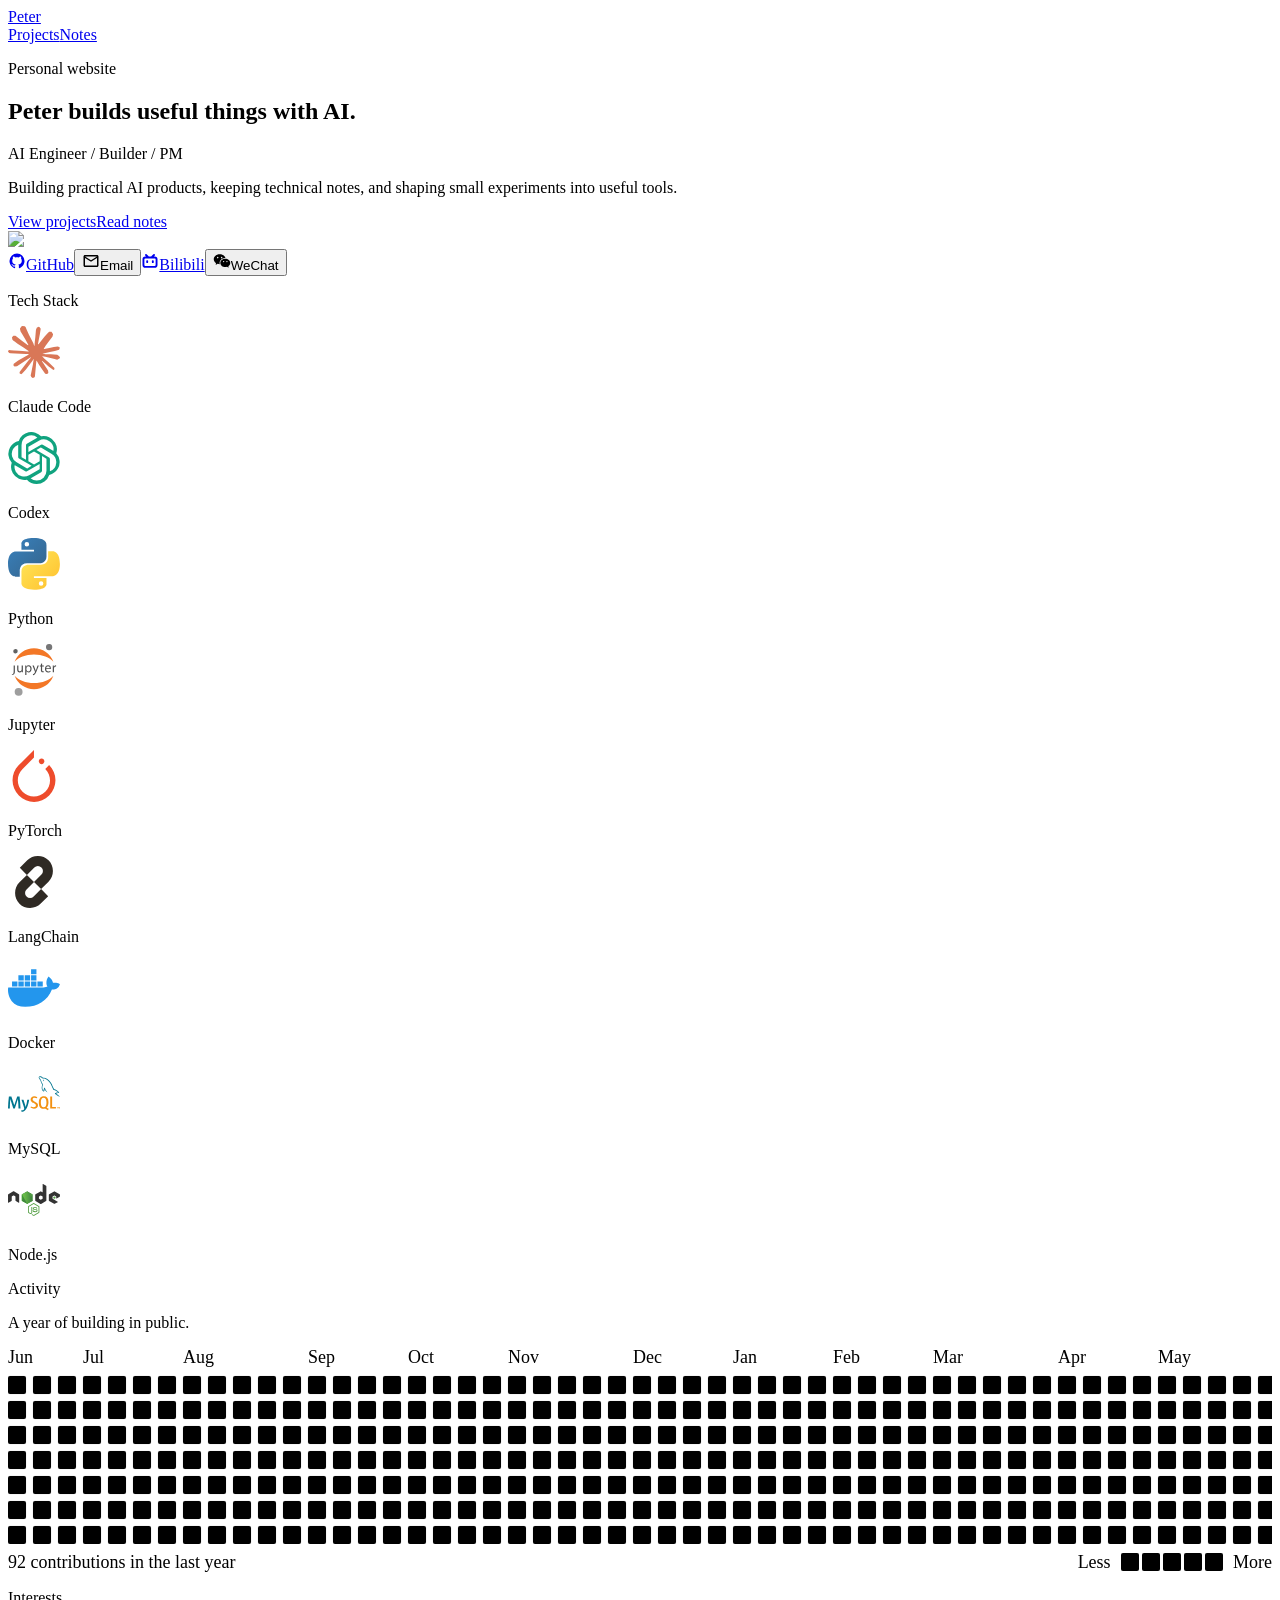
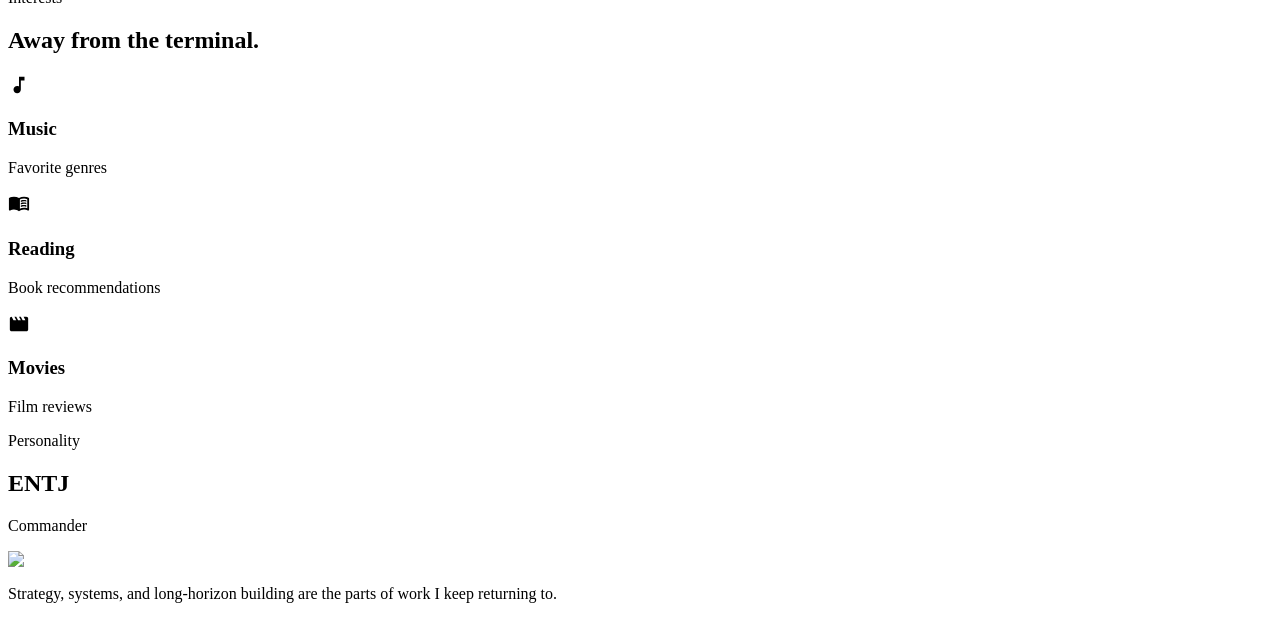
==== commit c9a46c06: "Rebuild docs/ static export for GitHub Pages Co-Authored-By: Claude <noreply@anthropic.com>" ====
--- a/docs/index.html
+++ b/docs/index.html
@@ -1 +1 @@
-<!DOCTYPE html><html lang="en"><head><meta charSet="utf-8"/><meta name="viewport" content="width=device-width, initial-scale=1"/><link rel="preload" as="image" href="/61926916.jpeg"/><link rel="stylesheet" href="/_next/static/css/71580490f9869b33.css" data-precedence="next"/><link rel="preload" as="script" fetchPriority="low" href="/_next/static/chunks/webpack-db0a529a99835594.js"/><script src="/_next/static/chunks/4bd1b696-12c363daa9c4bcae.js" async=""></script><script src="/_next/static/chunks/684-a6cae305f08dfe27.js" async=""></script><script src="/_next/static/chunks/main-app-b18decb7bb262451.js" async=""></script><script src="/_next/static/chunks/671-213680cb34ce0564.js" async=""></script><script src="/_next/static/chunks/app/layout-f232d675a106c835.js" async=""></script><script src="/_next/static/chunks/874-1f5d91846b25fd39.js" async=""></script><script src="/_next/static/chunks/279-18b1e1edcfecbb96.js" async=""></script><script src="/_next/static/chunks/app/page-d129870641b10762.js" async=""></script><link rel="icon" href="/favicon.ico"/><title>Peter&#x27;s Blog</title><meta name="description" content="A personal blog and portfolio showcasing projects, skills, and interests"/><link rel="icon" href="/favicon.ico"/><script>document.querySelectorAll('body link[rel="icon"], body link[rel="apple-touch-icon"]').forEach(el => document.head.appendChild(el))</script><script src="/_next/static/chunks/polyfills-42372ed130431b0a.js" noModule=""></script></head><body><main class="min-h-screen bg-[#f7f3ec] text-stone-900"><header class="sticky top-0 z-40 border-b border-stone-200/80 bg-[#f7f3ec]/90 backdrop-blur"><div class="mx-auto flex max-w-7xl items-center justify-between px-6 py-5 md:px-10"><a class="group inline-flex flex-col" href="/"><span class="text-3xl font-medium leading-none tracking-normal text-stone-900 md:text-4xl">Peter</span><span class="mt-2 h-1 w-14 bg-stone-900 transition-all group-hover:w-20"></span></a><nav class="flex items-center gap-10 text-lg font-semibold text-stone-700 md:text-xl"><a class="group inline-flex flex-col transition-colors hover:text-stone-950" href="/projects/">Projects<span class="mt-2 h-1 w-0 bg-stone-900 transition-all group-hover:w-full"></span></a><a class="group inline-flex flex-col transition-colors hover:text-stone-950" href="/notes/">Notes<span class="mt-2 h-1 w-0 bg-stone-900 transition-all group-hover:w-full"></span></a></nav></div></header><section class="mx-auto grid max-w-7xl grid-cols-1 gap-12 px-6 pb-20 pt-16 md:grid-cols-[1.08fr_0.92fr] md:px-10 md:pb-28 md:pt-24"><div class="flex flex-col justify-center"><p class="mb-5 text-sm font-semibold uppercase tracking-[0.24em] text-[#a27b52]">Personal Website</p><h1 class="text-6xl font-medium leading-[0.95] tracking-normal text-stone-950 md:text-8xl">Peter</h1><p class="mt-6 text-2xl font-medium text-stone-800 md:text-3xl">AI Engineer/Builder/PM</p><p class="mt-8 max-w-2xl text-lg leading-8 text-stone-600">Building practical AI products, keeping technical notes, and shaping small experiments into useful tools.</p><div class="mt-10 flex flex-wrap gap-4"><a class="rounded-full bg-stone-900 px-7 py-3 text-sm font-semibold text-white transition-colors hover:bg-[#7a5736]" href="/projects/">View Projects</a><a class="rounded-full border border-stone-300 px-7 py-3 text-sm font-semibold text-stone-800 transition-colors hover:border-stone-900" href="/notes/">Read Notes</a></div></div><div class="relative min-h-[420px]"><div class="absolute right-0 top-8 hidden h-64 w-64 rounded-full bg-[#dfd2c0] blur-3xl md:block"></div><div class="relative rounded-[2rem] bg-[#fffaf3] p-8 shadow-[0_28px_90px_rgba(79,59,39,0.14)]"><div class="overflow-hidden rounded-[1.5rem] border border-stone-200 bg-[#eee7dc]"><img alt="Peter profile portrait" width="520" height="520" decoding="async" data-nimg="1" class="aspect-[4/3] w-full object-cover" style="color:transparent" src="/61926916.jpeg"/></div><div class="mt-7 flex flex-wrap items-center gap-3"><a class="inline-flex items-center gap-2 rounded-full border border-stone-300 px-4 py-2 text-sm font-semibold text-stone-800 transition-colors hover:border-stone-900" href="https://github.com/peteryu-dl"><span></span>GitHub</a><a class="inline-flex items-center gap-2 rounded-full border border-stone-300 px-4 py-2 text-sm font-semibold text-stone-800 transition-colors hover:border-stone-900" href="mailto:15202114392@163.com"><span></span>Email</a><a class="inline-flex items-center gap-2 rounded-full border border-stone-300 px-4 py-2 text-sm font-semibold text-stone-800 transition-colors hover:border-stone-900" href="https://space.bilibili.com/351506819"><span></span>Bilibili</a><span class="inline-flex items-center gap-2 rounded-full border border-stone-300 px-4 py-2 text-sm font-semibold text-stone-800"><span></span>WeChat</span></div></div></div></section><section id="stack" class="border-y border-stone-200 bg-[#fffaf3]"><div class="mx-auto max-w-7xl px-6 py-20 md:px-10"><div class="mb-12 border-b border-stone-200 pb-8"><h2 class="text-sm font-semibold uppercase tracking-[0.24em] text-[#a27b52]">Tech Stack</h2></div><div class="grid grid-cols-2 gap-x-8 gap-y-12 sm:grid-cols-3 lg:grid-cols-6"><div class="group"><div class="flex h-20 w-20 items-center justify-center"><span></span></div><p class="mt-4 text-lg font-medium text-stone-900">Claude Code</p></div><div class="group"><div class="flex h-20 w-20 items-center justify-center"><span></span></div><p class="mt-4 text-lg font-medium text-stone-900">Codex</p></div><div class="group"><div class="flex h-20 w-20 items-center justify-center"><span></span></div><p class="mt-4 text-lg font-medium text-stone-900">Python</p></div><div class="group"><div class="flex h-20 w-20 items-center justify-center"><span></span></div><p class="mt-4 text-lg font-medium text-stone-900">Jupyter</p></div><div class="group"><div class="flex h-20 w-20 items-center justify-center"><span></span></div><p class="mt-4 text-lg font-medium text-stone-900">PyTorch</p></div><div class="group"><div class="flex h-20 w-20 items-center justify-center"><span></span></div><p class="mt-4 text-lg font-medium text-stone-900">LangChain</p></div><div class="group"><div class="flex h-20 w-20 items-center justify-center"><span></span></div><p class="mt-4 text-lg font-medium text-stone-900">Docker</p></div><div class="group"><div class="flex h-20 w-20 items-center justify-center"><span></span></div><p class="mt-4 text-lg font-medium text-stone-900">MySQL</p></div><div class="group"><div class="flex h-20 w-20 items-center justify-center"><span></span></div><p class="mt-4 text-lg font-medium text-stone-900">Node.js</p></div></div></div></section><section id="activity" class="mx-auto max-w-7xl px-6 py-20 md:px-10"><div><h2 class="mb-12 text-sm font-semibold uppercase tracking-[0.24em] text-[#a27b52]">Activity</h2><div class="flex w-full flex-col items-center justify-center overflow-x-auto"><article class="react-activity-calendar" style="width:max-content;max-width:100%;display:flex;flex-direction:column;gap:8px;font-size:18px"><div class="react-activity-calendar__scroll-container" style="max-width:100%;overflow-x:auto;overflow-y:hidden;padding-top:2px"><svg width="1318" height="194" viewBox="0 0 1318 194" class="react-activity-calendar__calendar" style="display:block;overflow:visible"><g transform="translate(0, 0)"><rect x="0" y="126" width="18" height="18" rx="2" ry="2" fill="#eee7dc" data-date="2026-01-01" data-level="0" style="stroke:rgba(0, 0, 0, 0.08)"></rect><rect x="0" y="151" width="18" height="18" rx="2" ry="2" fill="#eee7dc" data-date="2026-01-02" data-level="0" style="stroke:rgba(0, 0, 0, 0.08)"></rect><rect x="0" y="176" width="18" height="18" rx="2" ry="2" fill="#eee7dc" data-date="2026-01-03" data-level="0" style="stroke:rgba(0, 0, 0, 0.08)"></rect></g><g transform="translate(25, 0)"><rect x="0" y="26" width="18" height="18" rx="2" ry="2" fill="#eee7dc" data-date="2026-01-04" data-level="0" style="stroke:rgba(0, 0, 0, 0.08)"></rect><rect x="0" y="51" width="18" height="18" rx="2" ry="2" fill="#eee7dc" data-date="2026-01-05" data-level="0" style="stroke:rgba(0, 0, 0, 0.08)"></rect><rect x="0" y="76" width="18" height="18" rx="2" ry="2" fill="#eee7dc" data-date="2026-01-06" data-level="0" style="stroke:rgba(0, 0, 0, 0.08)"></rect><rect x="0" y="101" width="18" height="18" rx="2" ry="2" fill="#eee7dc" data-date="2026-01-07" data-level="0" style="stroke:rgba(0, 0, 0, 0.08)"></rect><rect x="0" y="126" width="18" height="18" rx="2" ry="2" fill="#eee7dc" data-date="2026-01-08" data-level="0" style="stroke:rgba(0, 0, 0, 0.08)"></rect><rect x="0" y="151" width="18" height="18" rx="2" ry="2" fill="#eee7dc" data-date="2026-01-09" data-level="0" style="stroke:rgba(0, 0, 0, 0.08)"></rect><rect x="0" y="176" width="18" height="18" rx="2" ry="2" fill="#eee7dc" data-date="2026-01-10" data-level="0" style="stroke:rgba(0, 0, 0, 0.08)"></rect></g><g transform="translate(50, 0)"><rect x="0" y="26" width="18" height="18" rx="2" ry="2" fill="#eee7dc" data-date="2026-01-11" data-level="0" style="stroke:rgba(0, 0, 0, 0.08)"></rect><rect x="0" y="51" width="18" height="18" rx="2" ry="2" fill="#eee7dc" data-date="2026-01-12" data-level="0" style="stroke:rgba(0, 0, 0, 0.08)"></rect><rect x="0" y="76" width="18" height="18" rx="2" ry="2" fill="#eee7dc" data-date="2026-01-13" data-level="0" style="stroke:rgba(0, 0, 0, 0.08)"></rect><rect x="0" y="101" width="18" height="18" rx="2" ry="2" fill="#eee7dc" data-date="2026-01-14" data-level="0" style="stroke:rgba(0, 0, 0, 0.08)"></rect><rect x="0" y="126" width="18" height="18" rx="2" ry="2" fill="#eee7dc" data-date="2026-01-15" data-level="0" style="stroke:rgba(0, 0, 0, 0.08)"></rect><rect x="0" y="151" width="18" height="18" rx="2" ry="2" fill="#eee7dc" data-date="2026-01-16" data-level="0" style="stroke:rgba(0, 0, 0, 0.08)"></rect><rect x="0" y="176" width="18" height="18" rx="2" ry="2" fill="#eee7dc" data-date="2026-01-17" data-level="0" style="stroke:rgba(0, 0, 0, 0.08)"></rect></g><g transform="translate(75, 0)"><rect x="0" y="26" width="18" height="18" rx="2" ry="2" fill="#eee7dc" data-date="2026-01-18" data-level="0" style="stroke:rgba(0, 0, 0, 0.08)"></rect><rect x="0" y="51" width="18" height="18" rx="2" ry="2" fill="#eee7dc" data-date="2026-01-19" data-level="0" style="stroke:rgba(0, 0, 0, 0.08)"></rect><rect x="0" y="76" width="18" height="18" rx="2" ry="2" fill="#eee7dc" data-date="2026-01-20" data-level="0" style="stroke:rgba(0, 0, 0, 0.08)"></rect><rect x="0" y="101" width="18" height="18" rx="2" ry="2" fill="#eee7dc" data-date="2026-01-21" data-level="0" style="stroke:rgba(0, 0, 0, 0.08)"></rect><rect x="0" y="126" width="18" height="18" rx="2" ry="2" fill="#eee7dc" data-date="2026-01-22" data-level="0" style="stroke:rgba(0, 0, 0, 0.08)"></rect><rect x="0" y="151" width="18" height="18" rx="2" ry="2" fill="#eee7dc" data-date="2026-01-23" data-level="0" style="stroke:rgba(0, 0, 0, 0.08)"></rect><rect x="0" y="176" width="18" height="18" rx="2" ry="2" fill="#eee7dc" data-date="2026-01-24" data-level="0" style="stroke:rgba(0, 0, 0, 0.08)"></rect></g><g transform="translate(100, 0)"><rect x="0" y="26" width="18" height="18" rx="2" ry="2" fill="#eee7dc" data-date="2026-01-25" data-level="0" style="stroke:rgba(0, 0, 0, 0.08)"></rect><rect x="0" y="51" width="18" height="18" rx="2" ry="2" fill="#eee7dc" data-date="2026-01-26" data-level="0" style="stroke:rgba(0, 0, 0, 0.08)"></rect><rect x="0" y="76" width="18" height="18" rx="2" ry="2" fill="#eee7dc" data-date="2026-01-27" data-level="0" style="stroke:rgba(0, 0, 0, 0.08)"></rect><rect x="0" y="101" width="18" height="18" rx="2" ry="2" fill="#eee7dc" data-date="2026-01-28" data-level="0" style="stroke:rgba(0, 0, 0, 0.08)"></rect><rect x="0" y="126" width="18" height="18" rx="2" ry="2" fill="#eee7dc" data-date="2026-01-29" data-level="0" style="stroke:rgba(0, 0, 0, 0.08)"></rect><rect x="0" y="151" width="18" height="18" rx="2" ry="2" fill="#eee7dc" data-date="2026-01-30" data-level="0" style="stroke:rgba(0, 0, 0, 0.08)"></rect><rect x="0" y="176" width="18" height="18" rx="2" ry="2" fill="#eee7dc" data-date="2026-01-31" data-level="0" style="stroke:rgba(0, 0, 0, 0.08)"></rect></g><g transform="translate(125, 0)"><rect x="0" y="26" width="18" height="18" rx="2" ry="2" fill="#eee7dc" data-date="2026-02-01" data-level="0" style="stroke:rgba(0, 0, 0, 0.08)"></rect><rect x="0" y="51" width="18" height="18" rx="2" ry="2" fill="#eee7dc" data-date="2026-02-02" data-level="0" style="stroke:rgba(0, 0, 0, 0.08)"></rect><rect x="0" y="76" width="18" height="18" rx="2" ry="2" fill="#eee7dc" data-date="2026-02-03" data-level="0" style="stroke:rgba(0, 0, 0, 0.08)"></rect><rect x="0" y="101" width="18" height="18" rx="2" ry="2" fill="#eee7dc" data-date="2026-02-04" data-level="0" style="stroke:rgba(0, 0, 0, 0.08)"></rect><rect x="0" y="126" width="18" height="18" rx="2" ry="2" fill="#eee7dc" data-date="2026-02-05" data-level="0" style="stroke:rgba(0, 0, 0, 0.08)"></rect><rect x="0" y="151" width="18" height="18" rx="2" ry="2" fill="#eee7dc" data-date="2026-02-06" data-level="0" style="stroke:rgba(0, 0, 0, 0.08)"></rect><rect x="0" y="176" width="18" height="18" rx="2" ry="2" fill="#eee7dc" data-date="2026-02-07" data-level="0" style="stroke:rgba(0, 0, 0, 0.08)"></rect></g><g transform="translate(150, 0)"><rect x="0" y="26" width="18" height="18" rx="2" ry="2" fill="#eee7dc" data-date="2026-02-08" data-level="0" style="stroke:rgba(0, 0, 0, 0.08)"></rect><rect x="0" y="51" width="18" height="18" rx="2" ry="2" fill="#eee7dc" data-date="2026-02-09" data-level="0" style="stroke:rgba(0, 0, 0, 0.08)"></rect><rect x="0" y="76" width="18" height="18" rx="2" ry="2" fill="#eee7dc" data-date="2026-02-10" data-level="0" style="stroke:rgba(0, 0, 0, 0.08)"></rect><rect x="0" y="101" width="18" height="18" rx="2" ry="2" fill="#eee7dc" data-date="2026-02-11" data-level="0" style="stroke:rgba(0, 0, 0, 0.08)"></rect><rect x="0" y="126" width="18" height="18" rx="2" ry="2" fill="#eee7dc" data-date="2026-02-12" data-level="0" style="stroke:rgba(0, 0, 0, 0.08)"></rect><rect x="0" y="151" width="18" height="18" rx="2" ry="2" fill="#eee7dc" data-date="2026-02-13" data-level="0" style="stroke:rgba(0, 0, 0, 0.08)"></rect><rect x="0" y="176" width="18" height="18" rx="2" ry="2" fill="#eee7dc" data-date="2026-02-14" data-level="0" style="stroke:rgba(0, 0, 0, 0.08)"></rect></g><g transform="translate(175, 0)"><rect x="0" y="26" width="18" height="18" rx="2" ry="2" fill="#eee7dc" data-date="2026-02-15" data-level="0" style="stroke:rgba(0, 0, 0, 0.08)"></rect><rect x="0" y="51" width="18" height="18" rx="2" ry="2" fill="#eee7dc" data-date="2026-02-16" data-level="0" style="stroke:rgba(0, 0, 0, 0.08)"></rect><rect x="0" y="76" width="18" height="18" rx="2" ry="2" fill="#eee7dc" data-date="2026-02-17" data-level="0" style="stroke:rgba(0, 0, 0, 0.08)"></rect><rect x="0" y="101" width="18" height="18" rx="2" ry="2" fill="#eee7dc" data-date="2026-02-18" data-level="0" style="stroke:rgba(0, 0, 0, 0.08)"></rect><rect x="0" y="126" width="18" height="18" rx="2" ry="2" fill="#eee7dc" data-date="2026-02-19" data-level="0" style="stroke:rgba(0, 0, 0, 0.08)"></rect><rect x="0" y="151" width="18" height="18" rx="2" ry="2" fill="#eee7dc" data-date="2026-02-20" data-level="0" style="stroke:rgba(0, 0, 0, 0.08)"></rect><rect x="0" y="176" width="18" height="18" rx="2" ry="2" fill="#eee7dc" data-date="2026-02-21" data-level="0" style="stroke:rgba(0, 0, 0, 0.08)"></rect></g><g transform="translate(200, 0)"><rect x="0" y="26" width="18" height="18" rx="2" ry="2" fill="#eee7dc" data-date="2026-02-22" data-level="0" style="stroke:rgba(0, 0, 0, 0.08)"></rect><rect x="0" y="51" width="18" height="18" rx="2" ry="2" fill="#eee7dc" data-date="2026-02-23" data-level="0" style="stroke:rgba(0, 0, 0, 0.08)"></rect><rect x="0" y="76" width="18" height="18" rx="2" ry="2" fill="#eee7dc" data-date="2026-02-24" data-level="0" style="stroke:rgba(0, 0, 0, 0.08)"></rect><rect x="0" y="101" width="18" height="18" rx="2" ry="2" fill="#eee7dc" data-date="2026-02-25" data-level="0" style="stroke:rgba(0, 0, 0, 0.08)"></rect><rect x="0" y="126" width="18" height="18" rx="2" ry="2" fill="#eee7dc" data-date="2026-02-26" data-level="0" style="stroke:rgba(0, 0, 0, 0.08)"></rect><rect x="0" y="151" width="18" height="18" rx="2" ry="2" fill="#eee7dc" data-date="2026-02-27" data-level="0" style="stroke:rgba(0, 0, 0, 0.08)"></rect><rect x="0" y="176" width="18" height="18" rx="2" ry="2" fill="#eee7dc" data-date="2026-02-28" data-level="0" style="stroke:rgba(0, 0, 0, 0.08)"></rect></g><g transform="translate(225, 0)"><rect x="0" y="26" width="18" height="18" rx="2" ry="2" fill="#eee7dc" data-date="2026-03-01" data-level="0" style="stroke:rgba(0, 0, 0, 0.08)"></rect><rect x="0" y="51" width="18" height="18" rx="2" ry="2" fill="#eee7dc" data-date="2026-03-02" data-level="0" style="stroke:rgba(0, 0, 0, 0.08)"></rect><rect x="0" y="76" width="18" height="18" rx="2" ry="2" fill="#eee7dc" data-date="2026-03-03" data-level="0" style="stroke:rgba(0, 0, 0, 0.08)"></rect><rect x="0" y="101" width="18" height="18" rx="2" ry="2" fill="#eee7dc" data-date="2026-03-04" data-level="0" style="stroke:rgba(0, 0, 0, 0.08)"></rect><rect x="0" y="126" width="18" height="18" rx="2" ry="2" fill="#eee7dc" data-date="2026-03-05" data-level="0" style="stroke:rgba(0, 0, 0, 0.08)"></rect><rect x="0" y="151" width="18" height="18" rx="2" ry="2" fill="#eee7dc" data-date="2026-03-06" data-level="0" style="stroke:rgba(0, 0, 0, 0.08)"></rect><rect x="0" y="176" width="18" height="18" rx="2" ry="2" fill="#eee7dc" data-date="2026-03-07" data-level="0" style="stroke:rgba(0, 0, 0, 0.08)"></rect></g><g transform="translate(250, 0)"><rect x="0" y="26" width="18" height="18" rx="2" ry="2" fill="#eee7dc" data-date="2026-03-08" data-level="0" style="stroke:rgba(0, 0, 0, 0.08)"></rect><rect x="0" y="51" width="18" height="18" rx="2" ry="2" fill="#eee7dc" data-date="2026-03-09" data-level="0" style="stroke:rgba(0, 0, 0, 0.08)"></rect><rect x="0" y="76" width="18" height="18" rx="2" ry="2" fill="#eee7dc" data-date="2026-03-10" data-level="0" style="stroke:rgba(0, 0, 0, 0.08)"></rect><rect x="0" y="101" width="18" height="18" rx="2" ry="2" fill="#eee7dc" data-date="2026-03-11" data-level="0" style="stroke:rgba(0, 0, 0, 0.08)"></rect><rect x="0" y="126" width="18" height="18" rx="2" ry="2" fill="#eee7dc" data-date="2026-03-12" data-level="0" style="stroke:rgba(0, 0, 0, 0.08)"></rect><rect x="0" y="151" width="18" height="18" rx="2" ry="2" fill="#eee7dc" data-date="2026-03-13" data-level="0" style="stroke:rgba(0, 0, 0, 0.08)"></rect><rect x="0" y="176" width="18" height="18" rx="2" ry="2" fill="#eee7dc" data-date="2026-03-14" data-level="0" style="stroke:rgba(0, 0, 0, 0.08)"></rect></g><g transform="translate(275, 0)"><rect x="0" y="26" width="18" height="18" rx="2" ry="2" fill="#eee7dc" data-date="2026-03-15" data-level="0" style="stroke:rgba(0, 0, 0, 0.08)"></rect><rect x="0" y="51" width="18" height="18" rx="2" ry="2" fill="#eee7dc" data-date="2026-03-16" data-level="0" style="stroke:rgba(0, 0, 0, 0.08)"></rect><rect x="0" y="76" width="18" height="18" rx="2" ry="2" fill="#eee7dc" data-date="2026-03-17" data-level="0" style="stroke:rgba(0, 0, 0, 0.08)"></rect><rect x="0" y="101" width="18" height="18" rx="2" ry="2" fill="#eee7dc" data-date="2026-03-18" data-level="0" style="stroke:rgba(0, 0, 0, 0.08)"></rect><rect x="0" y="126" width="18" height="18" rx="2" ry="2" fill="#eee7dc" data-date="2026-03-19" data-level="0" style="stroke:rgba(0, 0, 0, 0.08)"></rect><rect x="0" y="151" width="18" height="18" rx="2" ry="2" fill="#eee7dc" data-date="2026-03-20" data-level="0" style="stroke:rgba(0, 0, 0, 0.08)"></rect><rect x="0" y="176" width="18" height="18" rx="2" ry="2" fill="#eee7dc" data-date="2026-03-21" data-level="0" style="stroke:rgba(0, 0, 0, 0.08)"></rect></g><g transform="translate(300, 0)"><rect x="0" y="26" width="18" height="18" rx="2" ry="2" fill="#eee7dc" data-date="2026-03-22" data-level="0" style="stroke:rgba(0, 0, 0, 0.08)"></rect><rect x="0" y="51" width="18" height="18" rx="2" ry="2" fill="#eee7dc" data-date="2026-03-23" data-level="0" style="stroke:rgba(0, 0, 0, 0.08)"></rect><rect x="0" y="76" width="18" height="18" rx="2" ry="2" fill="#eee7dc" data-date="2026-03-24" data-level="0" style="stroke:rgba(0, 0, 0, 0.08)"></rect><rect x="0" y="101" width="18" height="18" rx="2" ry="2" fill="#eee7dc" data-date="2026-03-25" data-level="0" style="stroke:rgba(0, 0, 0, 0.08)"></rect><rect x="0" y="126" width="18" height="18" rx="2" ry="2" fill="#eee7dc" data-date="2026-03-26" data-level="0" style="stroke:rgba(0, 0, 0, 0.08)"></rect><rect x="0" y="151" width="18" height="18" rx="2" ry="2" fill="#eee7dc" data-date="2026-03-27" data-level="0" style="stroke:rgba(0, 0, 0, 0.08)"></rect><rect x="0" y="176" width="18" height="18" rx="2" ry="2" fill="#eee7dc" data-date="2026-03-28" data-level="0" style="stroke:rgba(0, 0, 0, 0.08)"></rect></g><g transform="translate(325, 0)"><rect x="0" y="26" width="18" height="18" rx="2" ry="2" fill="#eee7dc" data-date="2026-03-29" data-level="0" style="stroke:rgba(0, 0, 0, 0.08)"></rect><rect x="0" y="51" width="18" height="18" rx="2" ry="2" fill="#eee7dc" data-date="2026-03-30" data-level="0" style="stroke:rgba(0, 0, 0, 0.08)"></rect><rect x="0" y="76" width="18" height="18" rx="2" ry="2" fill="#eee7dc" data-date="2026-03-31" data-level="0" style="stroke:rgba(0, 0, 0, 0.08)"></rect><rect x="0" y="101" width="18" height="18" rx="2" ry="2" fill="#eee7dc" data-date="2026-04-01" data-level="0" style="stroke:rgba(0, 0, 0, 0.08)"></rect><rect x="0" y="126" width="18" height="18" rx="2" ry="2" fill="#eee7dc" data-date="2026-04-02" data-level="0" style="stroke:rgba(0, 0, 0, 0.08)"></rect><rect x="0" y="151" width="18" height="18" rx="2" ry="2" fill="#eee7dc" data-date="2026-04-03" data-level="0" style="stroke:rgba(0, 0, 0, 0.08)"></rect><rect x="0" y="176" width="18" height="18" rx="2" ry="2" fill="#eee7dc" data-date="2026-04-04" data-level="0" style="stroke:rgba(0, 0, 0, 0.08)"></rect></g><g transform="translate(350, 0)"><rect x="0" y="26" width="18" height="18" rx="2" ry="2" fill="#eee7dc" data-date="2026-04-05" data-level="0" style="stroke:rgba(0, 0, 0, 0.08)"></rect><rect x="0" y="51" width="18" height="18" rx="2" ry="2" fill="#eee7dc" data-date="2026-04-06" data-level="0" style="stroke:rgba(0, 0, 0, 0.08)"></rect><rect x="0" y="76" width="18" height="18" rx="2" ry="2" fill="#eee7dc" data-date="2026-04-07" data-level="0" style="stroke:rgba(0, 0, 0, 0.08)"></rect><rect x="0" y="101" width="18" height="18" rx="2" ry="2" fill="#eee7dc" data-date="2026-04-08" data-level="0" style="stroke:rgba(0, 0, 0, 0.08)"></rect><rect x="0" y="126" width="18" height="18" rx="2" ry="2" fill="#eee7dc" data-date="2026-04-09" data-level="0" style="stroke:rgba(0, 0, 0, 0.08)"></rect><rect x="0" y="151" width="18" height="18" rx="2" ry="2" fill="#eee7dc" data-date="2026-04-10" data-level="0" style="stroke:rgba(0, 0, 0, 0.08)"></rect><rect x="0" y="176" width="18" height="18" rx="2" ry="2" fill="#eee7dc" data-date="2026-04-11" data-level="0" style="stroke:rgba(0, 0, 0, 0.08)"></rect></g><g transform="translate(375, 0)"><rect x="0" y="26" width="18" height="18" rx="2" ry="2" fill="#eee7dc" data-date="2026-04-12" data-level="0" style="stroke:rgba(0, 0, 0, 0.08)"></rect><rect x="0" y="51" width="18" height="18" rx="2" ry="2" fill="#eee7dc" data-date="2026-04-13" data-level="0" style="stroke:rgba(0, 0, 0, 0.08)"></rect><rect x="0" y="76" width="18" height="18" rx="2" ry="2" fill="#eee7dc" data-date="2026-04-14" data-level="0" style="stroke:rgba(0, 0, 0, 0.08)"></rect><rect x="0" y="101" width="18" height="18" rx="2" ry="2" fill="#eee7dc" data-date="2026-04-15" data-level="0" style="stroke:rgba(0, 0, 0, 0.08)"></rect><rect x="0" y="126" width="18" height="18" rx="2" ry="2" fill="#eee7dc" data-date="2026-04-16" data-level="0" style="stroke:rgba(0, 0, 0, 0.08)"></rect><rect x="0" y="151" width="18" height="18" rx="2" ry="2" fill="#eee7dc" data-date="2026-04-17" data-level="0" style="stroke:rgba(0, 0, 0, 0.08)"></rect><rect x="0" y="176" width="18" height="18" rx="2" ry="2" fill="#eee7dc" data-date="2026-04-18" data-level="0" style="stroke:rgba(0, 0, 0, 0.08)"></rect></g><g transform="translate(400, 0)"><rect x="0" y="26" width="18" height="18" rx="2" ry="2" fill="#eee7dc" data-date="2026-04-19" data-level="0" style="stroke:rgba(0, 0, 0, 0.08)"></rect><rect x="0" y="51" width="18" height="18" rx="2" ry="2" fill="#eee7dc" data-date="2026-04-20" data-level="0" style="stroke:rgba(0, 0, 0, 0.08)"></rect><rect x="0" y="76" width="18" height="18" rx="2" ry="2" fill="#eee7dc" data-date="2026-04-21" data-level="0" style="stroke:rgba(0, 0, 0, 0.08)"></rect><rect x="0" y="101" width="18" height="18" rx="2" ry="2" fill="#eee7dc" data-date="2026-04-22" data-level="0" style="stroke:rgba(0, 0, 0, 0.08)"></rect><rect x="0" y="126" width="18" height="18" rx="2" ry="2" fill="#eee7dc" data-date="2026-04-23" data-level="0" style="stroke:rgba(0, 0, 0, 0.08)"></rect><rect x="0" y="151" width="18" height="18" rx="2" ry="2" fill="#eee7dc" data-date="2026-04-24" data-level="0" style="stroke:rgba(0, 0, 0, 0.08)"></rect><rect x="0" y="176" width="18" height="18" rx="2" ry="2" fill="#eee7dc" data-date="2026-04-25" data-level="0" style="stroke:rgba(0, 0, 0, 0.08)"></rect></g><g transform="translate(425, 0)"><rect x="0" y="26" width="18" height="18" rx="2" ry="2" fill="#eee7dc" data-date="2026-04-26" data-level="0" style="stroke:rgba(0, 0, 0, 0.08)"></rect><rect x="0" y="51" width="18" height="18" rx="2" ry="2" fill="#eee7dc" data-date="2026-04-27" data-level="0" style="stroke:rgba(0, 0, 0, 0.08)"></rect><rect x="0" y="76" width="18" height="18" rx="2" ry="2" fill="#eee7dc" data-date="2026-04-28" data-level="0" style="stroke:rgba(0, 0, 0, 0.08)"></rect><rect x="0" y="101" width="18" height="18" rx="2" ry="2" fill="#eee7dc" data-date="2026-04-29" data-level="0" style="stroke:rgba(0, 0, 0, 0.08)"></rect><rect x="0" y="126" width="18" height="18" rx="2" ry="2" fill="#eee7dc" data-date="2026-04-30" data-level="0" style="stroke:rgba(0, 0, 0, 0.08)"></rect><rect x="0" y="151" width="18" height="18" rx="2" ry="2" fill="#eee7dc" data-date="2026-05-01" data-level="0" style="stroke:rgba(0, 0, 0, 0.08)"></rect><rect x="0" y="176" width="18" height="18" rx="2" ry="2" fill="#eee7dc" data-date="2026-05-02" data-level="0" style="stroke:rgba(0, 0, 0, 0.08)"></rect></g><g transform="translate(450, 0)"><rect x="0" y="26" width="18" height="18" rx="2" ry="2" fill="#eee7dc" data-date="2026-05-03" data-level="0" style="stroke:rgba(0, 0, 0, 0.08)"></rect><rect x="0" y="51" width="18" height="18" rx="2" ry="2" fill="#eee7dc" data-date="2026-05-04" data-level="0" style="stroke:rgba(0, 0, 0, 0.08)"></rect><rect x="0" y="76" width="18" height="18" rx="2" ry="2" fill="#eee7dc" data-date="2026-05-05" data-level="0" style="stroke:rgba(0, 0, 0, 0.08)"></rect><rect x="0" y="101" width="18" height="18" rx="2" ry="2" fill="#eee7dc" data-date="2026-05-06" data-level="0" style="stroke:rgba(0, 0, 0, 0.08)"></rect><rect x="0" y="126" width="18" height="18" rx="2" ry="2" fill="#eee7dc" data-date="2026-05-07" data-level="0" style="stroke:rgba(0, 0, 0, 0.08)"></rect><rect x="0" y="151" width="18" height="18" rx="2" ry="2" fill="#eee7dc" data-date="2026-05-08" data-level="0" style="stroke:rgba(0, 0, 0, 0.08)"></rect><rect x="0" y="176" width="18" height="18" rx="2" ry="2" fill="#eee7dc" data-date="2026-05-09" data-level="0" style="stroke:rgba(0, 0, 0, 0.08)"></rect></g><g transform="translate(475, 0)"><rect x="0" y="26" width="18" height="18" rx="2" ry="2" fill="#eee7dc" data-date="2026-05-10" data-level="0" style="stroke:rgba(0, 0, 0, 0.08)"></rect><rect x="0" y="51" width="18" height="18" rx="2" ry="2" fill="#eee7dc" data-date="2026-05-11" data-level="0" style="stroke:rgba(0, 0, 0, 0.08)"></rect><rect x="0" y="76" width="18" height="18" rx="2" ry="2" fill="#eee7dc" data-date="2026-05-12" data-level="0" style="stroke:rgba(0, 0, 0, 0.08)"></rect><rect x="0" y="101" width="18" height="18" rx="2" ry="2" fill="#eee7dc" data-date="2026-05-13" data-level="0" style="stroke:rgba(0, 0, 0, 0.08)"></rect><rect x="0" y="126" width="18" height="18" rx="2" ry="2" fill="#eee7dc" data-date="2026-05-14" data-level="0" style="stroke:rgba(0, 0, 0, 0.08)"></rect><rect x="0" y="151" width="18" height="18" rx="2" ry="2" fill="#eee7dc" data-date="2026-05-15" data-level="0" style="stroke:rgba(0, 0, 0, 0.08)"></rect><rect x="0" y="176" width="18" height="18" rx="2" ry="2" fill="#eee7dc" data-date="2026-05-16" data-level="0" style="stroke:rgba(0, 0, 0, 0.08)"></rect></g><g transform="translate(500, 0)"><rect x="0" y="26" width="18" height="18" rx="2" ry="2" fill="#eee7dc" data-date="2026-05-17" data-level="0" style="stroke:rgba(0, 0, 0, 0.08)"></rect><rect x="0" y="51" width="18" height="18" rx="2" ry="2" fill="#eee7dc" data-date="2026-05-18" data-level="0" style="stroke:rgba(0, 0, 0, 0.08)"></rect><rect x="0" y="76" width="18" height="18" rx="2" ry="2" fill="#eee7dc" data-date="2026-05-19" data-level="0" style="stroke:rgba(0, 0, 0, 0.08)"></rect><rect x="0" y="101" width="18" height="18" rx="2" ry="2" fill="#eee7dc" data-date="2026-05-20" data-level="0" style="stroke:rgba(0, 0, 0, 0.08)"></rect><rect x="0" y="126" width="18" height="18" rx="2" ry="2" fill="#eee7dc" data-date="2026-05-21" data-level="0" style="stroke:rgba(0, 0, 0, 0.08)"></rect><rect x="0" y="151" width="18" height="18" rx="2" ry="2" fill="#eee7dc" data-date="2026-05-22" data-level="0" style="stroke:rgba(0, 0, 0, 0.08)"></rect><rect x="0" y="176" width="18" height="18" rx="2" ry="2" fill="#eee7dc" data-date="2026-05-23" data-level="0" style="stroke:rgba(0, 0, 0, 0.08)"></rect></g><g transform="translate(525, 0)"><rect x="0" y="26" width="18" height="18" rx="2" ry="2" fill="#eee7dc" data-date="2026-05-24" data-level="0" style="stroke:rgba(0, 0, 0, 0.08)"></rect><rect x="0" y="51" width="18" height="18" rx="2" ry="2" fill="#eee7dc" data-date="2026-05-25" data-level="0" style="stroke:rgba(0, 0, 0, 0.08)"></rect><rect x="0" y="76" width="18" height="18" rx="2" ry="2" fill="#eee7dc" data-date="2026-05-26" data-level="0" style="stroke:rgba(0, 0, 0, 0.08)"></rect><rect x="0" y="101" width="18" height="18" rx="2" ry="2" fill="#eee7dc" data-date="2026-05-27" data-level="0" style="stroke:rgba(0, 0, 0, 0.08)"></rect><rect x="0" y="126" width="18" height="18" rx="2" ry="2" fill="#eee7dc" data-date="2026-05-28" data-level="0" style="stroke:rgba(0, 0, 0, 0.08)"></rect><rect x="0" y="151" width="18" height="18" rx="2" ry="2" fill="#eee7dc" data-date="2026-05-29" data-level="0" style="stroke:rgba(0, 0, 0, 0.08)"></rect><rect x="0" y="176" width="18" height="18" rx="2" ry="2" fill="#eee7dc" data-date="2026-05-30" data-level="0" style="stroke:rgba(0, 0, 0, 0.08)"></rect></g><g transform="translate(550, 0)"><rect x="0" y="26" width="18" height="18" rx="2" ry="2" fill="#eee7dc" data-date="2026-05-31" data-level="0" style="stroke:rgba(0, 0, 0, 0.08)"></rect><rect x="0" y="51" width="18" height="18" rx="2" ry="2" fill="#eee7dc" data-date="2026-06-01" data-level="0" style="stroke:rgba(0, 0, 0, 0.08)"></rect><rect x="0" y="76" width="18" height="18" rx="2" ry="2" fill="#eee7dc" data-date="2026-06-02" data-level="0" style="stroke:rgba(0, 0, 0, 0.08)"></rect><rect x="0" y="101" width="18" height="18" rx="2" ry="2" fill="#eee7dc" data-date="2026-06-03" data-level="0" style="stroke:rgba(0, 0, 0, 0.08)"></rect><rect x="0" y="126" width="18" height="18" rx="2" ry="2" fill="#eee7dc" data-date="2026-06-04" data-level="0" style="stroke:rgba(0, 0, 0, 0.08)"></rect><rect x="0" y="151" width="18" height="18" rx="2" ry="2" fill="#eee7dc" data-date="2026-06-05" data-level="0" style="stroke:rgba(0, 0, 0, 0.08)"></rect><rect x="0" y="176" width="18" height="18" rx="2" ry="2" fill="#eee7dc" data-date="2026-06-06" data-level="0" style="stroke:rgba(0, 0, 0, 0.08)"></rect></g><g transform="translate(575, 0)"><rect x="0" y="26" width="18" height="18" rx="2" ry="2" fill="#eee7dc" data-date="2026-06-07" data-level="0" style="stroke:rgba(0, 0, 0, 0.08)"></rect><rect x="0" y="51" width="18" height="18" rx="2" ry="2" fill="#eee7dc" data-date="2026-06-08" data-level="0" style="stroke:rgba(0, 0, 0, 0.08)"></rect><rect x="0" y="76" width="18" height="18" rx="2" ry="2" fill="#eee7dc" data-date="2026-06-09" data-level="0" style="stroke:rgba(0, 0, 0, 0.08)"></rect><rect x="0" y="101" width="18" height="18" rx="2" ry="2" fill="#eee7dc" data-date="2026-06-10" data-level="0" style="stroke:rgba(0, 0, 0, 0.08)"></rect><rect x="0" y="126" width="18" height="18" rx="2" ry="2" fill="#eee7dc" data-date="2026-06-11" data-level="0" style="stroke:rgba(0, 0, 0, 0.08)"></rect><rect x="0" y="151" width="18" height="18" rx="2" ry="2" fill="#eee7dc" data-date="2026-06-12" data-level="0" style="stroke:rgba(0, 0, 0, 0.08)"></rect><rect x="0" y="176" width="18" height="18" rx="2" ry="2" fill="#eee7dc" data-date="2026-06-13" data-level="0" style="stroke:rgba(0, 0, 0, 0.08)"></rect></g><g transform="translate(600, 0)"><rect x="0" y="26" width="18" height="18" rx="2" ry="2" fill="#eee7dc" data-date="2026-06-14" data-level="0" style="stroke:rgba(0, 0, 0, 0.08)"></rect><rect x="0" y="51" width="18" height="18" rx="2" ry="2" fill="#eee7dc" data-date="2026-06-15" data-level="0" style="stroke:rgba(0, 0, 0, 0.08)"></rect><rect x="0" y="76" width="18" height="18" rx="2" ry="2" fill="#eee7dc" data-date="2026-06-16" data-level="0" style="stroke:rgba(0, 0, 0, 0.08)"></rect><rect x="0" y="101" width="18" height="18" rx="2" ry="2" fill="#eee7dc" data-date="2026-06-17" data-level="0" style="stroke:rgba(0, 0, 0, 0.08)"></rect><rect x="0" y="126" width="18" height="18" rx="2" ry="2" fill="#eee7dc" data-date="2026-06-18" data-level="0" style="stroke:rgba(0, 0, 0, 0.08)"></rect><rect x="0" y="151" width="18" height="18" rx="2" ry="2" fill="#eee7dc" data-date="2026-06-19" data-level="0" style="stroke:rgba(0, 0, 0, 0.08)"></rect><rect x="0" y="176" width="18" height="18" rx="2" ry="2" fill="#eee7dc" data-date="2026-06-20" data-level="0" style="stroke:rgba(0, 0, 0, 0.08)"></rect></g><g transform="translate(625, 0)"><rect x="0" y="26" width="18" height="18" rx="2" ry="2" fill="#eee7dc" data-date="2026-06-21" data-level="0" style="stroke:rgba(0, 0, 0, 0.08)"></rect><rect x="0" y="51" width="18" height="18" rx="2" ry="2" fill="#eee7dc" data-date="2026-06-22" data-level="0" style="stroke:rgba(0, 0, 0, 0.08)"></rect><rect x="0" y="76" width="18" height="18" rx="2" ry="2" fill="#eee7dc" data-date="2026-06-23" data-level="0" style="stroke:rgba(0, 0, 0, 0.08)"></rect><rect x="0" y="101" width="18" height="18" rx="2" ry="2" fill="#eee7dc" data-date="2026-06-24" data-level="0" style="stroke:rgba(0, 0, 0, 0.08)"></rect><rect x="0" y="126" width="18" height="18" rx="2" ry="2" fill="#eee7dc" data-date="2026-06-25" data-level="0" style="stroke:rgba(0, 0, 0, 0.08)"></rect><rect x="0" y="151" width="18" height="18" rx="2" ry="2" fill="#eee7dc" data-date="2026-06-26" data-level="0" style="stroke:rgba(0, 0, 0, 0.08)"></rect><rect x="0" y="176" width="18" height="18" rx="2" ry="2" fill="#eee7dc" data-date="2026-06-27" data-level="0" style="stroke:rgba(0, 0, 0, 0.08)"></rect></g><g transform="translate(650, 0)"><rect x="0" y="26" width="18" height="18" rx="2" ry="2" fill="#eee7dc" data-date="2026-06-28" data-level="0" style="stroke:rgba(0, 0, 0, 0.08)"></rect><rect x="0" y="51" width="18" height="18" rx="2" ry="2" fill="#eee7dc" data-date="2026-06-29" data-level="0" style="stroke:rgba(0, 0, 0, 0.08)"></rect><rect x="0" y="76" width="18" height="18" rx="2" ry="2" fill="#eee7dc" data-date="2026-06-30" data-level="0" style="stroke:rgba(0, 0, 0, 0.08)"></rect><rect x="0" y="101" width="18" height="18" rx="2" ry="2" fill="#eee7dc" data-date="2026-07-01" data-level="0" style="stroke:rgba(0, 0, 0, 0.08)"></rect><rect x="0" y="126" width="18" height="18" rx="2" ry="2" fill="#eee7dc" data-date="2026-07-02" data-level="0" style="stroke:rgba(0, 0, 0, 0.08)"></rect><rect x="0" y="151" width="18" height="18" rx="2" ry="2" fill="#eee7dc" data-date="2026-07-03" data-level="0" style="stroke:rgba(0, 0, 0, 0.08)"></rect><rect x="0" y="176" width="18" height="18" rx="2" ry="2" fill="#eee7dc" data-date="2026-07-04" data-level="0" style="stroke:rgba(0, 0, 0, 0.08)"></rect></g><g transform="translate(675, 0)"><rect x="0" y="26" width="18" height="18" rx="2" ry="2" fill="#eee7dc" data-date="2026-07-05" data-level="0" style="stroke:rgba(0, 0, 0, 0.08)"></rect><rect x="0" y="51" width="18" height="18" rx="2" ry="2" fill="#eee7dc" data-date="2026-07-06" data-level="0" style="stroke:rgba(0, 0, 0, 0.08)"></rect><rect x="0" y="76" width="18" height="18" rx="2" ry="2" fill="#eee7dc" data-date="2026-07-07" data-level="0" style="stroke:rgba(0, 0, 0, 0.08)"></rect><rect x="0" y="101" width="18" height="18" rx="2" ry="2" fill="#eee7dc" data-date="2026-07-08" data-level="0" style="stroke:rgba(0, 0, 0, 0.08)"></rect><rect x="0" y="126" width="18" height="18" rx="2" ry="2" fill="#eee7dc" data-date="2026-07-09" data-level="0" style="stroke:rgba(0, 0, 0, 0.08)"></rect><rect x="0" y="151" width="18" height="18" rx="2" ry="2" fill="#eee7dc" data-date="2026-07-10" data-level="0" style="stroke:rgba(0, 0, 0, 0.08)"></rect><rect x="0" y="176" width="18" height="18" rx="2" ry="2" fill="#eee7dc" data-date="2026-07-11" data-level="0" style="stroke:rgba(0, 0, 0, 0.08)"></rect></g><g transform="translate(700, 0)"><rect x="0" y="26" width="18" height="18" rx="2" ry="2" fill="#eee7dc" data-date="2026-07-12" data-level="0" style="stroke:rgba(0, 0, 0, 0.08)"></rect><rect x="0" y="51" width="18" height="18" rx="2" ry="2" fill="#eee7dc" data-date="2026-07-13" data-level="0" style="stroke:rgba(0, 0, 0, 0.08)"></rect><rect x="0" y="76" width="18" height="18" rx="2" ry="2" fill="#eee7dc" data-date="2026-07-14" data-level="0" style="stroke:rgba(0, 0, 0, 0.08)"></rect><rect x="0" y="101" width="18" height="18" rx="2" ry="2" fill="#eee7dc" data-date="2026-07-15" data-level="0" style="stroke:rgba(0, 0, 0, 0.08)"></rect><rect x="0" y="126" width="18" height="18" rx="2" ry="2" fill="#eee7dc" data-date="2026-07-16" data-level="0" style="stroke:rgba(0, 0, 0, 0.08)"></rect><rect x="0" y="151" width="18" height="18" rx="2" ry="2" fill="#eee7dc" data-date="2026-07-17" data-level="0" style="stroke:rgba(0, 0, 0, 0.08)"></rect><rect x="0" y="176" width="18" height="18" rx="2" ry="2" fill="#eee7dc" data-date="2026-07-18" data-level="0" style="stroke:rgba(0, 0, 0, 0.08)"></rect></g><g transform="translate(725, 0)"><rect x="0" y="26" width="18" height="18" rx="2" ry="2" fill="#eee7dc" data-date="2026-07-19" data-level="0" style="stroke:rgba(0, 0, 0, 0.08)"></rect><rect x="0" y="51" width="18" height="18" rx="2" ry="2" fill="#eee7dc" data-date="2026-07-20" data-level="0" style="stroke:rgba(0, 0, 0, 0.08)"></rect><rect x="0" y="76" width="18" height="18" rx="2" ry="2" fill="#eee7dc" data-date="2026-07-21" data-level="0" style="stroke:rgba(0, 0, 0, 0.08)"></rect><rect x="0" y="101" width="18" height="18" rx="2" ry="2" fill="#eee7dc" data-date="2026-07-22" data-level="0" style="stroke:rgba(0, 0, 0, 0.08)"></rect><rect x="0" y="126" width="18" height="18" rx="2" ry="2" fill="#eee7dc" data-date="2026-07-23" data-level="0" style="stroke:rgba(0, 0, 0, 0.08)"></rect><rect x="0" y="151" width="18" height="18" rx="2" ry="2" fill="#eee7dc" data-date="2026-07-24" data-level="0" style="stroke:rgba(0, 0, 0, 0.08)"></rect><rect x="0" y="176" width="18" height="18" rx="2" ry="2" fill="#eee7dc" data-date="2026-07-25" data-level="0" style="stroke:rgba(0, 0, 0, 0.08)"></rect></g><g transform="translate(750, 0)"><rect x="0" y="26" width="18" height="18" rx="2" ry="2" fill="#eee7dc" data-date="2026-07-26" data-level="0" style="stroke:rgba(0, 0, 0, 0.08)"></rect><rect x="0" y="51" width="18" height="18" rx="2" ry="2" fill="#eee7dc" data-date="2026-07-27" data-level="0" style="stroke:rgba(0, 0, 0, 0.08)"></rect><rect x="0" y="76" width="18" height="18" rx="2" ry="2" fill="#eee7dc" data-date="2026-07-28" data-level="0" style="stroke:rgba(0, 0, 0, 0.08)"></rect><rect x="0" y="101" width="18" height="18" rx="2" ry="2" fill="#eee7dc" data-date="2026-07-29" data-level="0" style="stroke:rgba(0, 0, 0, 0.08)"></rect><rect x="0" y="126" width="18" height="18" rx="2" ry="2" fill="#eee7dc" data-date="2026-07-30" data-level="0" style="stroke:rgba(0, 0, 0, 0.08)"></rect><rect x="0" y="151" width="18" height="18" rx="2" ry="2" fill="#eee7dc" data-date="2026-07-31" data-level="0" style="stroke:rgba(0, 0, 0, 0.08)"></rect><rect x="0" y="176" width="18" height="18" rx="2" ry="2" fill="#eee7dc" data-date="2026-08-01" data-level="0" style="stroke:rgba(0, 0, 0, 0.08)"></rect></g><g transform="translate(775, 0)"><rect x="0" y="26" width="18" height="18" rx="2" ry="2" fill="#eee7dc" data-date="2026-08-02" data-level="0" style="stroke:rgba(0, 0, 0, 0.08)"></rect><rect x="0" y="51" width="18" height="18" rx="2" ry="2" fill="#eee7dc" data-date="2026-08-03" data-level="0" style="stroke:rgba(0, 0, 0, 0.08)"></rect><rect x="0" y="76" width="18" height="18" rx="2" ry="2" fill="#eee7dc" data-date="2026-08-04" data-level="0" style="stroke:rgba(0, 0, 0, 0.08)"></rect><rect x="0" y="101" width="18" height="18" rx="2" ry="2" fill="#eee7dc" data-date="2026-08-05" data-level="0" style="stroke:rgba(0, 0, 0, 0.08)"></rect><rect x="0" y="126" width="18" height="18" rx="2" ry="2" fill="#eee7dc" data-date="2026-08-06" data-level="0" style="stroke:rgba(0, 0, 0, 0.08)"></rect><rect x="0" y="151" width="18" height="18" rx="2" ry="2" fill="#eee7dc" data-date="2026-08-07" data-level="0" style="stroke:rgba(0, 0, 0, 0.08)"></rect><rect x="0" y="176" width="18" height="18" rx="2" ry="2" fill="#eee7dc" data-date="2026-08-08" data-level="0" style="stroke:rgba(0, 0, 0, 0.08)"></rect></g><g transform="translate(800, 0)"><rect x="0" y="26" width="18" height="18" rx="2" ry="2" fill="#eee7dc" data-date="2026-08-09" data-level="0" style="stroke:rgba(0, 0, 0, 0.08)"></rect><rect x="0" y="51" width="18" height="18" rx="2" ry="2" fill="#eee7dc" data-date="2026-08-10" data-level="0" style="stroke:rgba(0, 0, 0, 0.08)"></rect><rect x="0" y="76" width="18" height="18" rx="2" ry="2" fill="#eee7dc" data-date="2026-08-11" data-level="0" style="stroke:rgba(0, 0, 0, 0.08)"></rect><rect x="0" y="101" width="18" height="18" rx="2" ry="2" fill="#eee7dc" data-date="2026-08-12" data-level="0" style="stroke:rgba(0, 0, 0, 0.08)"></rect><rect x="0" y="126" width="18" height="18" rx="2" ry="2" fill="#eee7dc" data-date="2026-08-13" data-level="0" style="stroke:rgba(0, 0, 0, 0.08)"></rect><rect x="0" y="151" width="18" height="18" rx="2" ry="2" fill="#eee7dc" data-date="2026-08-14" data-level="0" style="stroke:rgba(0, 0, 0, 0.08)"></rect><rect x="0" y="176" width="18" height="18" rx="2" ry="2" fill="#eee7dc" data-date="2026-08-15" data-level="0" style="stroke:rgba(0, 0, 0, 0.08)"></rect></g><g transform="translate(825, 0)"><rect x="0" y="26" width="18" height="18" rx="2" ry="2" fill="#eee7dc" data-date="2026-08-16" data-level="0" style="stroke:rgba(0, 0, 0, 0.08)"></rect><rect x="0" y="51" width="18" height="18" rx="2" ry="2" fill="#eee7dc" data-date="2026-08-17" data-level="0" style="stroke:rgba(0, 0, 0, 0.08)"></rect><rect x="0" y="76" width="18" height="18" rx="2" ry="2" fill="#eee7dc" data-date="2026-08-18" data-level="0" style="stroke:rgba(0, 0, 0, 0.08)"></rect><rect x="0" y="101" width="18" height="18" rx="2" ry="2" fill="#eee7dc" data-date="2026-08-19" data-level="0" style="stroke:rgba(0, 0, 0, 0.08)"></rect><rect x="0" y="126" width="18" height="18" rx="2" ry="2" fill="#eee7dc" data-date="2026-08-20" data-level="0" style="stroke:rgba(0, 0, 0, 0.08)"></rect><rect x="0" y="151" width="18" height="18" rx="2" ry="2" fill="#eee7dc" data-date="2026-08-21" data-level="0" style="stroke:rgba(0, 0, 0, 0.08)"></rect><rect x="0" y="176" width="18" height="18" rx="2" ry="2" fill="#eee7dc" data-date="2026-08-22" data-level="0" style="stroke:rgba(0, 0, 0, 0.08)"></rect></g><g transform="translate(850, 0)"><rect x="0" y="26" width="18" height="18" rx="2" ry="2" fill="#eee7dc" data-date="2026-08-23" data-level="0" style="stroke:rgba(0, 0, 0, 0.08)"></rect><rect x="0" y="51" width="18" height="18" rx="2" ry="2" fill="#eee7dc" data-date="2026-08-24" data-level="0" style="stroke:rgba(0, 0, 0, 0.08)"></rect><rect x="0" y="76" width="18" height="18" rx="2" ry="2" fill="#eee7dc" data-date="2026-08-25" data-level="0" style="stroke:rgba(0, 0, 0, 0.08)"></rect><rect x="0" y="101" width="18" height="18" rx="2" ry="2" fill="#eee7dc" data-date="2026-08-26" data-level="0" style="stroke:rgba(0, 0, 0, 0.08)"></rect><rect x="0" y="126" width="18" height="18" rx="2" ry="2" fill="#eee7dc" data-date="2026-08-27" data-level="0" style="stroke:rgba(0, 0, 0, 0.08)"></rect><rect x="0" y="151" width="18" height="18" rx="2" ry="2" fill="#eee7dc" data-date="2026-08-28" data-level="0" style="stroke:rgba(0, 0, 0, 0.08)"></rect><rect x="0" y="176" width="18" height="18" rx="2" ry="2" fill="#eee7dc" data-date="2026-08-29" data-level="0" style="stroke:rgba(0, 0, 0, 0.08)"></rect></g><g transform="translate(875, 0)"><rect x="0" y="26" width="18" height="18" rx="2" ry="2" fill="#eee7dc" data-date="2026-08-30" data-level="0" style="stroke:rgba(0, 0, 0, 0.08)"></rect><rect x="0" y="51" width="18" height="18" rx="2" ry="2" fill="#eee7dc" data-date="2026-08-31" data-level="0" style="stroke:rgba(0, 0, 0, 0.08)"></rect><rect x="0" y="76" width="18" height="18" rx="2" ry="2" fill="#eee7dc" data-date="2026-09-01" data-level="0" style="stroke:rgba(0, 0, 0, 0.08)"></rect><rect x="0" y="101" width="18" height="18" rx="2" ry="2" fill="#eee7dc" data-date="2026-09-02" data-level="0" style="stroke:rgba(0, 0, 0, 0.08)"></rect><rect x="0" y="126" width="18" height="18" rx="2" ry="2" fill="#eee7dc" data-date="2026-09-03" data-level="0" style="stroke:rgba(0, 0, 0, 0.08)"></rect><rect x="0" y="151" width="18" height="18" rx="2" ry="2" fill="#eee7dc" data-date="2026-09-04" data-level="0" style="stroke:rgba(0, 0, 0, 0.08)"></rect><rect x="0" y="176" width="18" height="18" rx="2" ry="2" fill="#eee7dc" data-date="2026-09-05" data-level="0" style="stroke:rgba(0, 0, 0, 0.08)"></rect></g><g transform="translate(900, 0)"><rect x="0" y="26" width="18" height="18" rx="2" ry="2" fill="#eee7dc" data-date="2026-09-06" data-level="0" style="stroke:rgba(0, 0, 0, 0.08)"></rect><rect x="0" y="51" width="18" height="18" rx="2" ry="2" fill="#eee7dc" data-date="2026-09-07" data-level="0" style="stroke:rgba(0, 0, 0, 0.08)"></rect><rect x="0" y="76" width="18" height="18" rx="2" ry="2" fill="#eee7dc" data-date="2026-09-08" data-level="0" style="stroke:rgba(0, 0, 0, 0.08)"></rect><rect x="0" y="101" width="18" height="18" rx="2" ry="2" fill="#eee7dc" data-date="2026-09-09" data-level="0" style="stroke:rgba(0, 0, 0, 0.08)"></rect><rect x="0" y="126" width="18" height="18" rx="2" ry="2" fill="#eee7dc" data-date="2026-09-10" data-level="0" style="stroke:rgba(0, 0, 0, 0.08)"></rect><rect x="0" y="151" width="18" height="18" rx="2" ry="2" fill="#eee7dc" data-date="2026-09-11" data-level="0" style="stroke:rgba(0, 0, 0, 0.08)"></rect><rect x="0" y="176" width="18" height="18" rx="2" ry="2" fill="#eee7dc" data-date="2026-09-12" data-level="0" style="stroke:rgba(0, 0, 0, 0.08)"></rect></g><g transform="translate(925, 0)"><rect x="0" y="26" width="18" height="18" rx="2" ry="2" fill="#eee7dc" data-date="2026-09-13" data-level="0" style="stroke:rgba(0, 0, 0, 0.08)"></rect><rect x="0" y="51" width="18" height="18" rx="2" ry="2" fill="#eee7dc" data-date="2026-09-14" data-level="0" style="stroke:rgba(0, 0, 0, 0.08)"></rect><rect x="0" y="76" width="18" height="18" rx="2" ry="2" fill="#eee7dc" data-date="2026-09-15" data-level="0" style="stroke:rgba(0, 0, 0, 0.08)"></rect><rect x="0" y="101" width="18" height="18" rx="2" ry="2" fill="#eee7dc" data-date="2026-09-16" data-level="0" style="stroke:rgba(0, 0, 0, 0.08)"></rect><rect x="0" y="126" width="18" height="18" rx="2" ry="2" fill="#eee7dc" data-date="2026-09-17" data-level="0" style="stroke:rgba(0, 0, 0, 0.08)"></rect><rect x="0" y="151" width="18" height="18" rx="2" ry="2" fill="#eee7dc" data-date="2026-09-18" data-level="0" style="stroke:rgba(0, 0, 0, 0.08)"></rect><rect x="0" y="176" width="18" height="18" rx="2" ry="2" fill="#eee7dc" data-date="2026-09-19" data-level="0" style="stroke:rgba(0, 0, 0, 0.08)"></rect></g><g transform="translate(950, 0)"><rect x="0" y="26" width="18" height="18" rx="2" ry="2" fill="#eee7dc" data-date="2026-09-20" data-level="0" style="stroke:rgba(0, 0, 0, 0.08)"></rect><rect x="0" y="51" width="18" height="18" rx="2" ry="2" fill="#eee7dc" data-date="2026-09-21" data-level="0" style="stroke:rgba(0, 0, 0, 0.08)"></rect><rect x="0" y="76" width="18" height="18" rx="2" ry="2" fill="#eee7dc" data-date="2026-09-22" data-level="0" style="stroke:rgba(0, 0, 0, 0.08)"></rect><rect x="0" y="101" width="18" height="18" rx="2" ry="2" fill="#eee7dc" data-date="2026-09-23" data-level="0" style="stroke:rgba(0, 0, 0, 0.08)"></rect><rect x="0" y="126" width="18" height="18" rx="2" ry="2" fill="#eee7dc" data-date="2026-09-24" data-level="0" style="stroke:rgba(0, 0, 0, 0.08)"></rect><rect x="0" y="151" width="18" height="18" rx="2" ry="2" fill="#eee7dc" data-date="2026-09-25" data-level="0" style="stroke:rgba(0, 0, 0, 0.08)"></rect><rect x="0" y="176" width="18" height="18" rx="2" ry="2" fill="#eee7dc" data-date="2026-09-26" data-level="0" style="stroke:rgba(0, 0, 0, 0.08)"></rect></g><g transform="translate(975, 0)"><rect x="0" y="26" width="18" height="18" rx="2" ry="2" fill="#eee7dc" data-date="2026-09-27" data-level="0" style="stroke:rgba(0, 0, 0, 0.08)"></rect><rect x="0" y="51" width="18" height="18" rx="2" ry="2" fill="#eee7dc" data-date="2026-09-28" data-level="0" style="stroke:rgba(0, 0, 0, 0.08)"></rect><rect x="0" y="76" width="18" height="18" rx="2" ry="2" fill="#eee7dc" data-date="2026-09-29" data-level="0" style="stroke:rgba(0, 0, 0, 0.08)"></rect><rect x="0" y="101" width="18" height="18" rx="2" ry="2" fill="#eee7dc" data-date="2026-09-30" data-level="0" style="stroke:rgba(0, 0, 0, 0.08)"></rect><rect x="0" y="126" width="18" height="18" rx="2" ry="2" fill="#eee7dc" data-date="2026-10-01" data-level="0" style="stroke:rgba(0, 0, 0, 0.08)"></rect><rect x="0" y="151" width="18" height="18" rx="2" ry="2" fill="#eee7dc" data-date="2026-10-02" data-level="0" style="stroke:rgba(0, 0, 0, 0.08)"></rect><rect x="0" y="176" width="18" height="18" rx="2" ry="2" fill="#eee7dc" data-date="2026-10-03" data-level="0" style="stroke:rgba(0, 0, 0, 0.08)"></rect></g><g transform="translate(1000, 0)"><rect x="0" y="26" width="18" height="18" rx="2" ry="2" fill="#eee7dc" data-date="2026-10-04" data-level="0" style="stroke:rgba(0, 0, 0, 0.08)"></rect><rect x="0" y="51" width="18" height="18" rx="2" ry="2" fill="#eee7dc" data-date="2026-10-05" data-level="0" style="stroke:rgba(0, 0, 0, 0.08)"></rect><rect x="0" y="76" width="18" height="18" rx="2" ry="2" fill="#eee7dc" data-date="2026-10-06" data-level="0" style="stroke:rgba(0, 0, 0, 0.08)"></rect><rect x="0" y="101" width="18" height="18" rx="2" ry="2" fill="#eee7dc" data-date="2026-10-07" data-level="0" style="stroke:rgba(0, 0, 0, 0.08)"></rect><rect x="0" y="126" width="18" height="18" rx="2" ry="2" fill="#eee7dc" data-date="2026-10-08" data-level="0" style="stroke:rgba(0, 0, 0, 0.08)"></rect><rect x="0" y="151" width="18" height="18" rx="2" ry="2" fill="#eee7dc" data-date="2026-10-09" data-level="0" style="stroke:rgba(0, 0, 0, 0.08)"></rect><rect x="0" y="176" width="18" height="18" rx="2" ry="2" fill="#eee7dc" data-date="2026-10-10" data-level="0" style="stroke:rgba(0, 0, 0, 0.08)"></rect></g><g transform="translate(1025, 0)"><rect x="0" y="26" width="18" height="18" rx="2" ry="2" fill="#eee7dc" data-date="2026-10-11" data-level="0" style="stroke:rgba(0, 0, 0, 0.08)"></rect><rect x="0" y="51" width="18" height="18" rx="2" ry="2" fill="#eee7dc" data-date="2026-10-12" data-level="0" style="stroke:rgba(0, 0, 0, 0.08)"></rect><rect x="0" y="76" width="18" height="18" rx="2" ry="2" fill="#eee7dc" data-date="2026-10-13" data-level="0" style="stroke:rgba(0, 0, 0, 0.08)"></rect><rect x="0" y="101" width="18" height="18" rx="2" ry="2" fill="#eee7dc" data-date="2026-10-14" data-level="0" style="stroke:rgba(0, 0, 0, 0.08)"></rect><rect x="0" y="126" width="18" height="18" rx="2" ry="2" fill="#eee7dc" data-date="2026-10-15" data-level="0" style="stroke:rgba(0, 0, 0, 0.08)"></rect><rect x="0" y="151" width="18" height="18" rx="2" ry="2" fill="#eee7dc" data-date="2026-10-16" data-level="0" style="stroke:rgba(0, 0, 0, 0.08)"></rect><rect x="0" y="176" width="18" height="18" rx="2" ry="2" fill="#eee7dc" data-date="2026-10-17" data-level="0" style="stroke:rgba(0, 0, 0, 0.08)"></rect></g><g transform="translate(1050, 0)"><rect x="0" y="26" width="18" height="18" rx="2" ry="2" fill="#eee7dc" data-date="2026-10-18" data-level="0" style="stroke:rgba(0, 0, 0, 0.08)"></rect><rect x="0" y="51" width="18" height="18" rx="2" ry="2" fill="#eee7dc" data-date="2026-10-19" data-level="0" style="stroke:rgba(0, 0, 0, 0.08)"></rect><rect x="0" y="76" width="18" height="18" rx="2" ry="2" fill="#eee7dc" data-date="2026-10-20" data-level="0" style="stroke:rgba(0, 0, 0, 0.08)"></rect><rect x="0" y="101" width="18" height="18" rx="2" ry="2" fill="#eee7dc" data-date="2026-10-21" data-level="0" style="stroke:rgba(0, 0, 0, 0.08)"></rect><rect x="0" y="126" width="18" height="18" rx="2" ry="2" fill="#eee7dc" data-date="2026-10-22" data-level="0" style="stroke:rgba(0, 0, 0, 0.08)"></rect><rect x="0" y="151" width="18" height="18" rx="2" ry="2" fill="#eee7dc" data-date="2026-10-23" data-level="0" style="stroke:rgba(0, 0, 0, 0.08)"></rect><rect x="0" y="176" width="18" height="18" rx="2" ry="2" fill="#eee7dc" data-date="2026-10-24" data-level="0" style="stroke:rgba(0, 0, 0, 0.08)"></rect></g><g transform="translate(1075, 0)"><rect x="0" y="26" width="18" height="18" rx="2" ry="2" fill="#eee7dc" data-date="2026-10-25" data-level="0" style="stroke:rgba(0, 0, 0, 0.08)"></rect><rect x="0" y="51" width="18" height="18" rx="2" ry="2" fill="#eee7dc" data-date="2026-10-26" data-level="0" style="stroke:rgba(0, 0, 0, 0.08)"></rect><rect x="0" y="76" width="18" height="18" rx="2" ry="2" fill="#eee7dc" data-date="2026-10-27" data-level="0" style="stroke:rgba(0, 0, 0, 0.08)"></rect><rect x="0" y="101" width="18" height="18" rx="2" ry="2" fill="#eee7dc" data-date="2026-10-28" data-level="0" style="stroke:rgba(0, 0, 0, 0.08)"></rect><rect x="0" y="126" width="18" height="18" rx="2" ry="2" fill="#eee7dc" data-date="2026-10-29" data-level="0" style="stroke:rgba(0, 0, 0, 0.08)"></rect><rect x="0" y="151" width="18" height="18" rx="2" ry="2" fill="#eee7dc" data-date="2026-10-30" data-level="0" style="stroke:rgba(0, 0, 0, 0.08)"></rect><rect x="0" y="176" width="18" height="18" rx="2" ry="2" fill="#eee7dc" data-date="2026-10-31" data-level="0" style="stroke:rgba(0, 0, 0, 0.08)"></rect></g><g transform="translate(1100, 0)"><rect x="0" y="26" width="18" height="18" rx="2" ry="2" fill="#eee7dc" data-date="2026-11-01" data-level="0" style="stroke:rgba(0, 0, 0, 0.08)"></rect><rect x="0" y="51" width="18" height="18" rx="2" ry="2" fill="#eee7dc" data-date="2026-11-02" data-level="0" style="stroke:rgba(0, 0, 0, 0.08)"></rect><rect x="0" y="76" width="18" height="18" rx="2" ry="2" fill="#eee7dc" data-date="2026-11-03" data-level="0" style="stroke:rgba(0, 0, 0, 0.08)"></rect><rect x="0" y="101" width="18" height="18" rx="2" ry="2" fill="#eee7dc" data-date="2026-11-04" data-level="0" style="stroke:rgba(0, 0, 0, 0.08)"></rect><rect x="0" y="126" width="18" height="18" rx="2" ry="2" fill="#eee7dc" data-date="2026-11-05" data-level="0" style="stroke:rgba(0, 0, 0, 0.08)"></rect><rect x="0" y="151" width="18" height="18" rx="2" ry="2" fill="#eee7dc" data-date="2026-11-06" data-level="0" style="stroke:rgba(0, 0, 0, 0.08)"></rect><rect x="0" y="176" width="18" height="18" rx="2" ry="2" fill="#eee7dc" data-date="2026-11-07" data-level="0" style="stroke:rgba(0, 0, 0, 0.08)"></rect></g><g transform="translate(1125, 0)"><rect x="0" y="26" width="18" height="18" rx="2" ry="2" fill="#eee7dc" data-date="2026-11-08" data-level="0" style="stroke:rgba(0, 0, 0, 0.08)"></rect><rect x="0" y="51" width="18" height="18" rx="2" ry="2" fill="#eee7dc" data-date="2026-11-09" data-level="0" style="stroke:rgba(0, 0, 0, 0.08)"></rect><rect x="0" y="76" width="18" height="18" rx="2" ry="2" fill="#eee7dc" data-date="2026-11-10" data-level="0" style="stroke:rgba(0, 0, 0, 0.08)"></rect><rect x="0" y="101" width="18" height="18" rx="2" ry="2" fill="#eee7dc" data-date="2026-11-11" data-level="0" style="stroke:rgba(0, 0, 0, 0.08)"></rect><rect x="0" y="126" width="18" height="18" rx="2" ry="2" fill="#eee7dc" data-date="2026-11-12" data-level="0" style="stroke:rgba(0, 0, 0, 0.08)"></rect><rect x="0" y="151" width="18" height="18" rx="2" ry="2" fill="#eee7dc" data-date="2026-11-13" data-level="0" style="stroke:rgba(0, 0, 0, 0.08)"></rect><rect x="0" y="176" width="18" height="18" rx="2" ry="2" fill="#eee7dc" data-date="2026-11-14" data-level="0" style="stroke:rgba(0, 0, 0, 0.08)"></rect></g><g transform="translate(1150, 0)"><rect x="0" y="26" width="18" height="18" rx="2" ry="2" fill="#eee7dc" data-date="2026-11-15" data-level="0" style="stroke:rgba(0, 0, 0, 0.08)"></rect><rect x="0" y="51" width="18" height="18" rx="2" ry="2" fill="#eee7dc" data-date="2026-11-16" data-level="0" style="stroke:rgba(0, 0, 0, 0.08)"></rect><rect x="0" y="76" width="18" height="18" rx="2" ry="2" fill="#eee7dc" data-date="2026-11-17" data-level="0" style="stroke:rgba(0, 0, 0, 0.08)"></rect><rect x="0" y="101" width="18" height="18" rx="2" ry="2" fill="#eee7dc" data-date="2026-11-18" data-level="0" style="stroke:rgba(0, 0, 0, 0.08)"></rect><rect x="0" y="126" width="18" height="18" rx="2" ry="2" fill="#eee7dc" data-date="2026-11-19" data-level="0" style="stroke:rgba(0, 0, 0, 0.08)"></rect><rect x="0" y="151" width="18" height="18" rx="2" ry="2" fill="#eee7dc" data-date="2026-11-20" data-level="0" style="stroke:rgba(0, 0, 0, 0.08)"></rect><rect x="0" y="176" width="18" height="18" rx="2" ry="2" fill="#eee7dc" data-date="2026-11-21" data-level="0" style="stroke:rgba(0, 0, 0, 0.08)"></rect></g><g transform="translate(1175, 0)"><rect x="0" y="26" width="18" height="18" rx="2" ry="2" fill="#eee7dc" data-date="2026-11-22" data-level="0" style="stroke:rgba(0, 0, 0, 0.08)"></rect><rect x="0" y="51" width="18" height="18" rx="2" ry="2" fill="#eee7dc" data-date="2026-11-23" data-level="0" style="stroke:rgba(0, 0, 0, 0.08)"></rect><rect x="0" y="76" width="18" height="18" rx="2" ry="2" fill="#eee7dc" data-date="2026-11-24" data-level="0" style="stroke:rgba(0, 0, 0, 0.08)"></rect><rect x="0" y="101" width="18" height="18" rx="2" ry="2" fill="#eee7dc" data-date="2026-11-25" data-level="0" style="stroke:rgba(0, 0, 0, 0.08)"></rect><rect x="0" y="126" width="18" height="18" rx="2" ry="2" fill="#eee7dc" data-date="2026-11-26" data-level="0" style="stroke:rgba(0, 0, 0, 0.08)"></rect><rect x="0" y="151" width="18" height="18" rx="2" ry="2" fill="#eee7dc" data-date="2026-11-27" data-level="0" style="stroke:rgba(0, 0, 0, 0.08)"></rect><rect x="0" y="176" width="18" height="18" rx="2" ry="2" fill="#eee7dc" data-date="2026-11-28" data-level="0" style="stroke:rgba(0, 0, 0, 0.08)"></rect></g><g transform="translate(1200, 0)"><rect x="0" y="26" width="18" height="18" rx="2" ry="2" fill="#eee7dc" data-date="2026-11-29" data-level="0" style="stroke:rgba(0, 0, 0, 0.08)"></rect><rect x="0" y="51" width="18" height="18" rx="2" ry="2" fill="#eee7dc" data-date="2026-11-30" data-level="0" style="stroke:rgba(0, 0, 0, 0.08)"></rect><rect x="0" y="76" width="18" height="18" rx="2" ry="2" fill="#eee7dc" data-date="2026-12-01" data-level="0" style="stroke:rgba(0, 0, 0, 0.08)"></rect><rect x="0" y="101" width="18" height="18" rx="2" ry="2" fill="#eee7dc" data-date="2026-12-02" data-level="0" style="stroke:rgba(0, 0, 0, 0.08)"></rect><rect x="0" y="126" width="18" height="18" rx="2" ry="2" fill="#eee7dc" data-date="2026-12-03" data-level="0" style="stroke:rgba(0, 0, 0, 0.08)"></rect><rect x="0" y="151" width="18" height="18" rx="2" ry="2" fill="#eee7dc" data-date="2026-12-04" data-level="0" style="stroke:rgba(0, 0, 0, 0.08)"></rect><rect x="0" y="176" width="18" height="18" rx="2" ry="2" fill="#eee7dc" data-date="2026-12-05" data-level="0" style="stroke:rgba(0, 0, 0, 0.08)"></rect></g><g transform="translate(1225, 0)"><rect x="0" y="26" width="18" height="18" rx="2" ry="2" fill="#eee7dc" data-date="2026-12-06" data-level="0" style="stroke:rgba(0, 0, 0, 0.08)"></rect><rect x="0" y="51" width="18" height="18" rx="2" ry="2" fill="#eee7dc" data-date="2026-12-07" data-level="0" style="stroke:rgba(0, 0, 0, 0.08)"></rect><rect x="0" y="76" width="18" height="18" rx="2" ry="2" fill="#eee7dc" data-date="2026-12-08" data-level="0" style="stroke:rgba(0, 0, 0, 0.08)"></rect><rect x="0" y="101" width="18" height="18" rx="2" ry="2" fill="#eee7dc" data-date="2026-12-09" data-level="0" style="stroke:rgba(0, 0, 0, 0.08)"></rect><rect x="0" y="126" width="18" height="18" rx="2" ry="2" fill="#eee7dc" data-date="2026-12-10" data-level="0" style="stroke:rgba(0, 0, 0, 0.08)"></rect><rect x="0" y="151" width="18" height="18" rx="2" ry="2" fill="#eee7dc" data-date="2026-12-11" data-level="0" style="stroke:rgba(0, 0, 0, 0.08)"></rect><rect x="0" y="176" width="18" height="18" rx="2" ry="2" fill="#eee7dc" data-date="2026-12-12" data-level="0" style="stroke:rgba(0, 0, 0, 0.08)"></rect></g><g transform="translate(1250, 0)"><rect x="0" y="26" width="18" height="18" rx="2" ry="2" fill="#eee7dc" data-date="2026-12-13" data-level="0" style="stroke:rgba(0, 0, 0, 0.08)"></rect><rect x="0" y="51" width="18" height="18" rx="2" ry="2" fill="#eee7dc" data-date="2026-12-14" data-level="0" style="stroke:rgba(0, 0, 0, 0.08)"></rect><rect x="0" y="76" width="18" height="18" rx="2" ry="2" fill="#eee7dc" data-date="2026-12-15" data-level="0" style="stroke:rgba(0, 0, 0, 0.08)"></rect><rect x="0" y="101" width="18" height="18" rx="2" ry="2" fill="#eee7dc" data-date="2026-12-16" data-level="0" style="stroke:rgba(0, 0, 0, 0.08)"></rect><rect x="0" y="126" width="18" height="18" rx="2" ry="2" fill="#eee7dc" data-date="2026-12-17" data-level="0" style="stroke:rgba(0, 0, 0, 0.08)"></rect><rect x="0" y="151" width="18" height="18" rx="2" ry="2" fill="#eee7dc" data-date="2026-12-18" data-level="0" style="stroke:rgba(0, 0, 0, 0.08)"></rect><rect x="0" y="176" width="18" height="18" rx="2" ry="2" fill="#eee7dc" data-date="2026-12-19" data-level="0" style="stroke:rgba(0, 0, 0, 0.08)"></rect></g><g transform="translate(1275, 0)"><rect x="0" y="26" width="18" height="18" rx="2" ry="2" fill="#eee7dc" data-date="2026-12-20" data-level="0" style="stroke:rgba(0, 0, 0, 0.08)"></rect><rect x="0" y="51" width="18" height="18" rx="2" ry="2" fill="#eee7dc" data-date="2026-12-21" data-level="0" style="stroke:rgba(0, 0, 0, 0.08)"></rect><rect x="0" y="76" width="18" height="18" rx="2" ry="2" fill="#eee7dc" data-date="2026-12-22" data-level="0" style="stroke:rgba(0, 0, 0, 0.08)"></rect><rect x="0" y="101" width="18" height="18" rx="2" ry="2" fill="#eee7dc" data-date="2026-12-23" data-level="0" style="stroke:rgba(0, 0, 0, 0.08)"></rect><rect x="0" y="126" width="18" height="18" rx="2" ry="2" fill="#eee7dc" data-date="2026-12-24" data-level="0" style="stroke:rgba(0, 0, 0, 0.08)"></rect><rect x="0" y="151" width="18" height="18" rx="2" ry="2" fill="#eee7dc" data-date="2026-12-25" data-level="0" style="stroke:rgba(0, 0, 0, 0.08)"></rect><rect x="0" y="176" width="18" height="18" rx="2" ry="2" fill="#eee7dc" data-date="2026-12-26" data-level="0" style="stroke:rgba(0, 0, 0, 0.08)"></rect></g><g transform="translate(1300, 0)"><rect x="0" y="26" width="18" height="18" rx="2" ry="2" fill="#eee7dc" data-date="2026-12-27" data-level="0" style="stroke:rgba(0, 0, 0, 0.08)"></rect><rect x="0" y="51" width="18" height="18" rx="2" ry="2" fill="#eee7dc" data-date="2026-12-28" data-level="0" style="stroke:rgba(0, 0, 0, 0.08)"></rect><rect x="0" y="76" width="18" height="18" rx="2" ry="2" fill="#eee7dc" data-date="2026-12-29" data-level="0" style="stroke:rgba(0, 0, 0, 0.08)"></rect><rect x="0" y="101" width="18" height="18" rx="2" ry="2" fill="#eee7dc" data-date="2026-12-30" data-level="0" style="stroke:rgba(0, 0, 0, 0.08)"></rect><rect x="0" y="126" width="18" height="18" rx="2" ry="2" fill="#eee7dc" data-date="2026-12-31" data-level="0" style="stroke:rgba(0, 0, 0, 0.08)"></rect></g></svg></div><footer class="react-activity-calendar__footer" style="display:flex;flex-wrap:wrap;gap:4px 16px;white-space:nowrap"><div> </div></footer></article></div></div></section><section id="personal" class="bg-[#eee7dc]"><div class="mx-auto grid max-w-7xl grid-cols-1 gap-8 px-6 py-20 md:grid-cols-2 md:px-10"><div class="rounded-[2rem] bg-[#fffaf3] p-8 md:p-10"><p class="text-sm font-semibold uppercase tracking-[0.24em] text-[#a27b52]">Interests</p><h2 class="mt-3 text-4xl font-medium text-stone-950">Personal notes</h2><div class="mt-10 space-y-7"><div class="flex items-start gap-5"><div class="flex h-12 w-12 shrink-0 items-center justify-center rounded-full bg-[#e4d4be] text-stone-900"><span></span></div><div><h3 class="text-xl font-medium text-stone-950">Music</h3><p class="mt-1 text-base text-stone-600">Favorite genres</p></div></div><div class="flex items-start gap-5"><div class="flex h-12 w-12 shrink-0 items-center justify-center rounded-full bg-[#e4d4be] text-stone-900"><span></span></div><div><h3 class="text-xl font-medium text-stone-950">Reading</h3><p class="mt-1 text-base text-stone-600">Book recommendations</p></div></div><div class="flex items-start gap-5"><div class="flex h-12 w-12 shrink-0 items-center justify-center rounded-full bg-[#e4d4be] text-stone-900"><span></span></div><div><h3 class="text-xl font-medium text-stone-950">Movies</h3><p class="mt-1 text-base text-stone-600">Film reviews</p></div></div></div></div><div class="rounded-[2rem] bg-[#fffaf3] p-8 md:p-10"><p class="text-sm font-semibold uppercase tracking-[0.24em] text-[#a27b52]">Personality</p><div class="mt-3 flex items-start justify-between gap-6"><div><h2 class="text-5xl font-medium text-stone-950">ENTJ</h2><p class="mt-3 text-xl text-stone-600">Commander</p></div><div class="relative h-56 w-56 shrink-0"><img alt="ENTJ character" loading="lazy" width="260" height="260" decoding="async" data-nimg="1" style="color:transparent" src="/img/ENTJ_steve_jobs.svg"/></div></div><p class="mt-10 max-w-xl text-lg leading-8 text-stone-600">Strategy, systems, and long-horizon building are the parts of work I keep returning to.</p></div></div></section><div class="h-12 bg-[#f7f3ec]"></div></main><!--$--><!--/$--><!--$--><!--/$--><section aria-label="Notifications alt+T" tabindex="-1" aria-live="polite" aria-relevant="additions text" aria-atomic="false"></section><script src="/_next/static/chunks/webpack-db0a529a99835594.js" async=""></script><script>(self.__next_f=self.__next_f||[]).push([0])</script><script>self.__next_f.push([1,"1:\"$Sreact.fragment\"\n2:I[87555,[],\"\"]\n3:I[31295,[],\"\"]\n4:I[56671,[\"671\",\"static/chunks/671-213680cb34ce0564.js\",\"177\",\"static/chunks/app/layout-f232d675a106c835.js\"],\"Toaster\"]\n5:I[6874,[\"874\",\"static/chunks/874-1f5d91846b25fd39.js\",\"279\",\"static/chunks/279-18b1e1edcfecbb96.js\",\"974\",\"static/chunks/app/page-d129870641b10762.js\"],\"\"]\n6:I[33063,[\"874\",\"static/chunks/874-1f5d91846b25fd39.js\",\"279\",\"static/chunks/279-18b1e1edcfecbb96.js\",\"974\",\"static/chunks/app/page-d129870641b10762.js\"],\"Image\"]\n7:I[77347,[\"874\",\"static/chunks/874-1f5d91846b25fd39.js\",\"279\",\"static/chunks/279-18b1e1edcfecbb96.js\",\"974\",\"static/chunks/app/page-d129870641b10762.js\"],\"Icon\"]\n8:I[85675,[\"874\",\"static/chunks/874-1f5d91846b25fd39.js\",\"279\",\"static/chunks/279-18b1e1edcfecbb96.js\",\"974\",\"static/chunks/app/page-d129870641b10762.js\"],\"default\"]\n9:I[59665,[],\"MetadataBoundary\"]\nb:I[59665,[],\"OutletBoundary\"]\ne:I[74911,[],\"AsyncMetadataOutlet\"]\n10:I[59665,[],\"ViewportBoundary\"]\n12:I[26614,[],\"\"]\n:HL[\"/_next/static/css/71580490f9869b33.css\",\"style\"]\n"])</script><script>self.__next_f.push([1,"0:{\"P\":null,\"b\":\"bHHlo6cld5Lc16ki5Wngn\",\"p\":\"\",\"c\":[\"\",\"\"],\"i\":false,\"f\":[[[\"\",{\"children\":[\"__PAGE__\",{}]},\"$undefined\",\"$undefined\",true],[\"\",[\"$\",\"$1\",\"c\",{\"children\":[[[\"$\",\"link\",\"0\",{\"rel\":\"stylesheet\",\"href\":\"/_next/static/css/71580490f9869b33.css\",\"precedence\":\"next\",\"crossOrigin\":\"$undefined\",\"nonce\":\"$undefined\"}]],[\"$\",\"html\",null,{\"lang\":\"en\",\"children\":[[\"$\",\"head\",null,{\"children\":[\"$\",\"link\",null,{\"rel\":\"icon\",\"href\":\"/favicon.ico\"}]}],[\"$\",\"body\",null,{\"children\":[[\"$\",\"$L2\",null,{\"parallelRouterKey\":\"children\",\"error\":\"$undefined\",\"errorStyles\":\"$undefined\",\"errorScripts\":\"$undefined\",\"template\":[\"$\",\"$L3\",null,{}],\"templateStyles\":\"$undefined\",\"templateScripts\":\"$undefined\",\"notFound\":[[[\"$\",\"title\",null,{\"children\":\"404: This page could not be found.\"}],[\"$\",\"div\",null,{\"style\":{\"fontFamily\":\"system-ui,\\\"Segoe UI\\\",Roboto,Helvetica,Arial,sans-serif,\\\"Apple Color Emoji\\\",\\\"Segoe UI Emoji\\\"\",\"height\":\"100vh\",\"textAlign\":\"center\",\"display\":\"flex\",\"flexDirection\":\"column\",\"alignItems\":\"center\",\"justifyContent\":\"center\"},\"children\":[\"$\",\"div\",null,{\"children\":[[\"$\",\"style\",null,{\"dangerouslySetInnerHTML\":{\"__html\":\"body{color:#000;background:#fff;margin:0}.next-error-h1{border-right:1px solid rgba(0,0,0,.3)}@media (prefers-color-scheme:dark){body{color:#fff;background:#000}.next-error-h1{border-right:1px solid rgba(255,255,255,.3)}}\"}}],[\"$\",\"h1\",null,{\"className\":\"next-error-h1\",\"style\":{\"display\":\"inline-block\",\"margin\":\"0 20px 0 0\",\"padding\":\"0 23px 0 0\",\"fontSize\":24,\"fontWeight\":500,\"verticalAlign\":\"top\",\"lineHeight\":\"49px\"},\"children\":404}],[\"$\",\"div\",null,{\"style\":{\"display\":\"inline-block\"},\"children\":[\"$\",\"h2\",null,{\"style\":{\"fontSize\":14,\"fontWeight\":400,\"lineHeight\":\"49px\",\"margin\":0},\"children\":\"This page could not be found.\"}]}]]}]}]],[]],\"forbidden\":\"$undefined\",\"unauthorized\":\"$undefined\"}],[\"$\",\"$L4\",null,{}]]}]]}]]}],{\"children\":[\"__PAGE__\",[\"$\",\"$1\",\"c\",{\"children\":[[\"$\",\"main\",null,{\"className\":\"min-h-screen bg-[#f7f3ec] text-stone-900\",\"children\":[[\"$\",\"header\",null,{\"className\":\"sticky top-0 z-40 border-b border-stone-200/80 bg-[#f7f3ec]/90 backdrop-blur\",\"children\":[\"$\",\"div\",null,{\"className\":\"mx-auto flex max-w-7xl items-center justify-between px-6 py-5 md:px-10\",\"children\":[[\"$\",\"$L5\",null,{\"href\":\"/\",\"className\":\"group inline-flex flex-col\",\"children\":[[\"$\",\"span\",null,{\"className\":\"text-3xl font-medium leading-none tracking-normal text-stone-900 md:text-4xl\",\"children\":\"Peter\"}],[\"$\",\"span\",null,{\"className\":\"mt-2 h-1 w-14 bg-stone-900 transition-all group-hover:w-20\"}]]}],[\"$\",\"nav\",null,{\"className\":\"flex items-center gap-10 text-lg font-semibold text-stone-700 md:text-xl\",\"children\":[[\"$\",\"$L5\",null,{\"href\":\"/projects\",\"className\":\"group inline-flex flex-col transition-colors hover:text-stone-950\",\"children\":[\"Projects\",[\"$\",\"span\",null,{\"className\":\"mt-2 h-1 w-0 bg-stone-900 transition-all group-hover:w-full\"}]]}],[\"$\",\"$L5\",null,{\"href\":\"/notes\",\"className\":\"group inline-flex flex-col transition-colors hover:text-stone-950\",\"children\":[\"Notes\",[\"$\",\"span\",null,{\"className\":\"mt-2 h-1 w-0 bg-stone-900 transition-all group-hover:w-full\"}]]}]]}]]}]}],[\"$\",\"section\",null,{\"className\":\"mx-auto grid max-w-7xl grid-cols-1 gap-12 px-6 pb-20 pt-16 md:grid-cols-[1.08fr_0.92fr] md:px-10 md:pb-28 md:pt-24\",\"children\":[[\"$\",\"div\",null,{\"className\":\"flex flex-col justify-center\",\"children\":[[\"$\",\"p\",null,{\"className\":\"mb-5 text-sm font-semibold uppercase tracking-[0.24em] text-[#a27b52]\",\"children\":\"Personal Website\"}],[\"$\",\"h1\",null,{\"className\":\"text-6xl font-medium leading-[0.95] tracking-normal text-stone-950 md:text-8xl\",\"children\":\"Peter\"}],[\"$\",\"p\",null,{\"className\":\"mt-6 text-2xl font-medium text-stone-800 md:text-3xl\",\"children\":\"AI Engineer/Builder/PM\"}],[\"$\",\"p\",null,{\"className\":\"mt-8 max-w-2xl text-lg leading-8 text-stone-600\",\"children\":\"Building practical AI products, keeping technical notes, and shaping small experiments into useful tools.\"}],[\"$\",\"div\",null,{\"className\":\"mt-10 flex flex-wrap gap-4\",\"children\":[[\"$\",\"$L5\",null,{\"href\":\"/projects\",\"className\":\"rounded-full bg-stone-900 px-7 py-3 text-sm font-semibold text-white transition-colors hover:bg-[#7a5736]\",\"children\":\"View Projects\"}],[\"$\",\"$L5\",null,{\"href\":\"/notes\",\"className\":\"rounded-full border border-stone-300 px-7 py-3 text-sm font-semibold text-stone-800 transition-colors hover:border-stone-900\",\"children\":\"Read Notes\"}]]}]]}],[\"$\",\"div\",null,{\"className\":\"relative min-h-[420px]\",\"children\":[[\"$\",\"div\",null,{\"className\":\"absolute right-0 top-8 hidden h-64 w-64 rounded-full bg-[#dfd2c0] blur-3xl md:block\"}],[\"$\",\"div\",null,{\"className\":\"relative rounded-[2rem] bg-[#fffaf3] p-8 shadow-[0_28px_90px_rgba(79,59,39,0.14)]\",\"children\":[[\"$\",\"div\",null,{\"className\":\"overflow-hidden rounded-[1.5rem] border border-stone-200 bg-[#eee7dc]\",\"children\":[\"$\",\"$L6\",null,{\"src\":\"/61926916.jpeg\",\"alt\":\"Peter profile portrait\",\"width\":520,\"height\":520,\"className\":\"aspect-[4/3] w-full object-cover\",\"priority\":true}]}],[\"$\",\"div\",null,{\"className\":\"mt-7 flex flex-wrap items-center gap-3\",\"children\":[[[\"$\",\"$L5\",\"GitHub\",{\"href\":\"https://github.com/peteryu-dl\",\"className\":\"inline-flex items-center gap-2 rounded-full border border-stone-300 px-4 py-2 text-sm font-semibold text-stone-800 transition-colors hover:border-stone-900\",\"children\":[[\"$\",\"$L7\",null,{\"icon\":\"mdi:github\",\"width\":18,\"height\":18,\"color\":\"$undefined\",\"className\":\"flex origin-center transition-all ease-in-out\"}],\"GitHub\"]}],[\"$\",\"$L5\",\"Email\",{\"href\":\"mailto:15202114392@163.com\",\"className\":\"inline-flex items-center gap-2 rounded-full border border-stone-300 px-4 py-2 text-sm font-semibold text-stone-800 transition-colors hover:border-stone-900\",\"children\":[[\"$\",\"$L7\",null,{\"icon\":\"mdi:email-outline\",\"width\":18,\"height\":18,\"color\":\"$undefined\",\"className\":\"flex origin-center transition-all ease-in-out\"}],\"Email\"]}],[\"$\",\"$L5\",\"Bilibili\",{\"href\":\"https://space.bilibili.com/351506819\",\"className\":\"inline-flex items-center gap-2 rounded-full border border-stone-300 px-4 py-2 text-sm font-semibold text-stone-800 transition-colors hover:border-stone-900\",\"children\":[[\"$\",\"$L7\",null,{\"icon\":\"ri:bilibili-fill\",\"width\":18,\"height\":18,\"color\":\"$undefined\",\"className\":\"flex origin-center transition-all ease-in-out\"}],\"Bilibili\"]}]],[\"$\",\"span\",null,{\"className\":\"inline-flex items-center gap-2 rounded-full border border-stone-300 px-4 py-2 text-sm font-semibold text-stone-800\",\"children\":[[\"$\",\"$L7\",null,{\"icon\":\"ri:wechat-fill\",\"width\":18,\"height\":18,\"color\":\"$undefined\",\"className\":\"flex origin-center transition-all ease-in-out\"}],\"WeChat\"]}]]}]]}]]}]]}],[\"$\",\"section\",null,{\"id\":\"stack\",\"className\":\"border-y border-stone-200 bg-[#fffaf3]\",\"children\":[\"$\",\"div\",null,{\"className\":\"mx-auto max-w-7xl px-6 py-20 md:px-10\",\"children\":[[\"$\",\"div\",null,{\"className\":\"mb-12 border-b border-stone-200 pb-8\",\"children\":[\"$\",\"h2\",null,{\"className\":\"text-sm font-semibold uppercase tracking-[0.24em] text-[#a27b52]\",\"children\":\"Tech Stack\"}]}],[\"$\",\"div\",null,{\"className\":\"grid grid-cols-2 gap-x-8 gap-y-12 sm:grid-cols-3 lg:grid-cols-6\",\"children\":[[\"$\",\"div\",\"Claude Code\",{\"className\":\"group\",\"children\":[[\"$\",\"div\",null,{\"className\":\"flex h-20 w-20 items-center justify-center\",\"children\":[\"$\",\"$L7\",null,{\"icon\":\"simple-icons:claude\",\"width\":56,\"height\":56,\"color\":\"#D97757\",\"className\":\"flex origin-center transform transition-all duration-300 ease-in-out group-hover:scale-125 group-hover:rotate-[360deg]\"}]}],[\"$\",\"p\",null,{\"className\":\"mt-4 text-lg font-medium text-stone-900\",\"children\":\"Claude Code\"}]]}],[\"$\",\"div\",\"Codex\",{\"className\":\"group\",\"children\":[[\"$\",\"div\",null,{\"className\":\"flex h-20 w-20 items-center justify-center\",\"children\":[\"$\",\"$L7\",null,{\"icon\":\"simple-icons:openai\",\"width\":56,\"height\":56,\"color\":\"#10A37F\",\"className\":\"flex origin-center transform transition-all duration-300 ease-in-out group-hover:scale-125 group-hover:rotate-[360deg]\"}]}],[\"$\",\"p\",null,{\"className\":\"mt-4 text-lg font-medium text-stone-900\",\"children\":\"Codex\"}]]}],[\"$\",\"div\",\"Python\",{\"className\":\"group\",\"children\":[[\"$\",\"div\",null,{\"className\":\"flex h-20 w-20 items-center justify-center\",\"children\":[\"$\",\"$L7\",null,{\"icon\":\"logos:python\",\"width\":56,\"height\":56,\"color\":\"$undefined\",\"className\":\"flex origin-center transform transition-all duration-300 ease-in-out group-hover:scale-125 group-hover:rotate-[360deg]\"}]}],[\"$\",\"p\",null,{\"className\":\"mt-4 text-lg font-medium text-stone-900\",\"children\":\"Python\"}]]}],[\"$\",\"div\",\"Jupyter\",{\"className\":\"group\",\"children\":[[\"$\",\"div\",null,{\"className\":\"flex h-20 w-20 items-center justify-center\",\"children\":[\"$\",\"$L7\",null,{\"icon\":\"logos:jupyter\",\"width\":56,\"height\":56,\"color\":\"$undefined\",\"className\":\"flex origin-center transform transition-all duration-300 ease-in-out group-hover:scale-125 group-hover:rotate-[360deg]\"}]}],[\"$\",\"p\",null,{\"className\":\"mt-4 text-lg font-medium text-stone-900\",\"children\":\"Jupyter\"}]]}],[\"$\",\"div\",\"PyTorch\",{\"className\":\"group\",\"children\":[[\"$\",\"div\",null,{\"className\":\"flex h-20 w-20 items-center justify-center\",\"children\":[\"$\",\"$L7\",null,{\"icon\":\"logos:pytorch-icon\",\"width\":56,\"height\":56,\"color\":\"$undefined\",\"className\":\"flex origin-center transform transition-all duration-300 ease-in-out group-hover:scale-125 group-hover:rotate-[360deg]\"}]}],[\"$\",\"p\",null,{\"className\":\"mt-4 text-lg font-medium text-stone-900\",\"children\":\"PyTorch\"}]]}],[\"$\",\"div\",\"LangChain\",{\"className\":\"group\",\"children\":[[\"$\",\"div\",null,{\"className\":\"flex h-20 w-20 items-center justify-center\",\"children\":[\"$\",\"$L7\",null,{\"icon\":\"simple-icons:langchain\",\"width\":56,\"height\":56,\"color\":\"#2f2a24\",\"className\":\"flex origin-center transform transition-all duration-300 ease-in-out group-hover:scale-125 group-hover:rotate-[360deg]\"}]}],[\"$\",\"p\",null,{\"className\":\"mt-4 text-lg font-medium text-stone-900\",\"children\":\"LangChain\"}]]}],[\"$\",\"div\",\"Docker\",{\"className\":\"group\",\"children\":[[\"$\",\"div\",null,{\"className\":\"flex h-20 w-20 items-center justify-center\",\"children\":[\"$\",\"$L7\",null,{\"icon\":\"logos:docker-icon\",\"width\":56,\"height\":56,\"color\":\"$undefined\",\"className\":\"flex origin-center transform transition-all duration-300 ease-in-out group-hover:scale-125 group-hover:rotate-[360deg]\"}]}],[\"$\",\"p\",null,{\"className\":\"mt-4 text-lg font-medium text-stone-900\",\"children\":\"Docker\"}]]}],[\"$\",\"div\",\"MySQL\",{\"className\":\"group\",\"children\":[[\"$\",\"div\",null,{\"className\":\"flex h-20 w-20 items-center justify-center\",\"children\":[\"$\",\"$L7\",null,{\"icon\":\"logos:mysql\",\"width\":56,\"height\":56,\"color\":\"$undefined\",\"className\":\"flex origin-center transform transition-all duration-300 ease-in-out group-hover:scale-125 group-hover:rotate-[360deg]\"}]}],[\"$\",\"p\",null,{\"className\":\"mt-4 text-lg font-medium text-stone-900\",\"children\":\"MySQL\"}]]}],[\"$\",\"div\",\"Node.js\",{\"className\":\"group\",\"children\":[[\"$\",\"div\",null,{\"className\":\"flex h-20 w-20 items-center justify-center\",\"children\":[\"$\",\"$L7\",null,{\"icon\":\"logos:nodejs\",\"width\":56,\"height\":56,\"color\":\"$undefined\",\"className\":\"flex origin-center transform transition-all duration-300 ease-in-out group-hover:scale-125 group-hover:rotate-[360deg]\"}]}],[\"$\",\"p\",null,{\"className\":\"mt-4 text-lg font-medium text-stone-900\",\"children\":\"Node.js\"}]]}]]}]]}]}],[\"$\",\"section\",null,{\"id\":\"activity\",\"className\":\"mx-auto max-w-7xl px-6 py-20 md:px-10\",\"children\":[\"$\",\"div\",null,{\"children\":[[\"$\",\"h2\",null,{\"className\":\"mb-12 text-sm font-semibold uppercase tracking-[0.24em] text-[#a27b52]\",\"children\":\"Activity\"}],[\"$\",\"$L8\",null,{}]]}]}],[\"$\",\"section\",null,{\"id\":\"personal\",\"className\":\"bg-[#eee7dc]\",\"children\":[\"$\",\"div\",null,{\"className\":\"mx-auto grid max-w-7xl grid-cols-1 gap-8 px-6 py-20 md:grid-cols-2 md:px-10\",\"children\":[[\"$\",\"div\",null,{\"className\":\"rounded-[2rem] bg-[#fffaf3] p-8 md:p-10\",\"children\":[[\"$\",\"p\",null,{\"className\":\"text-sm font-semibold uppercase tracking-[0.24em] text-[#a27b52]\",\"children\":\"Interests\"}],[\"$\",\"h2\",null,{\"className\":\"mt-3 text-4xl font-medium text-stone-950\",\"children\":\"Personal notes\"}],[\"$\",\"div\",null,{\"className\":\"mt-10 space-y-7\",\"children\":[[\"$\",\"div\",\"Music\",{\"className\":\"flex items-start gap-5\",\"children\":[[\"$\",\"div\",null,{\"className\":\"flex h-12 w-12 shrink-0 items-center justify-center rounded-full bg-[#e4d4be] text-stone-900\",\"children\":[\"$\",\"$L7\",null,{\"icon\":\"material-symbols:music-note\",\"width\":24,\"height\":24,\"color\":\"$undefined\",\"className\":\"flex origin-center transition-all ease-in-out\"}]}],[\"$\",\"div\",null,{\"children\":[[\"$\",\"h3\",null,{\"className\":\"text-xl font-medium text-stone-950\",\"children\":\"Music\"}],[\"$\",\"p\",null,{\"className\":\"mt-1 text-base text-stone-600\",\"children\":\"Favorite genres\"}]]}]]}],[\"$\",\"div\",\"Reading\",{\"className\":\"flex items-start gap-5\",\"children\":[[\"$\",\"div\",null,{\"className\":\"flex h-12 w-12 shrink-0 items-center justify-center rounded-full bg-[#e4d4be] text-stone-900\",\"children\":[\"$\",\"$L7\",null,{\"icon\":\"material-symbols:menu-book\",\"width\":24,\"height\":24,\"color\":\"$undefined\",\"className\":\"flex origin-center transition-all ease-in-out\"}]}],[\"$\",\"div\",null,{\"children\":[[\"$\",\"h3\",null,{\"className\":\"text-xl font-medium text-stone-950\",\"children\":\"Reading\"}],[\"$\",\"p\",null,{\"className\":\"mt-1 text-base text-stone-600\",\"children\":\"Book recommendations\"}]]}]]}],[\"$\",\"div\",\"Movies\",{\"className\":\"flex items-start gap-5\",\"children\":[[\"$\",\"div\",null,{\"className\":\"flex h-12 w-12 shrink-0 items-center justify-center rounded-full bg-[#e4d4be] text-stone-900\",\"children\":[\"$\",\"$L7\",null,{\"icon\":\"material-symbols:movie\",\"width\":24,\"height\":24,\"color\":\"$undefined\",\"className\":\"flex origin-center transition-all ease-in-out\"}]}],[\"$\",\"div\",null,{\"children\":[[\"$\",\"h3\",null,{\"className\":\"text-xl font-medium text-stone-950\",\"children\":\"Movies\"}],[\"$\",\"p\",null,{\"className\":\"mt-1 text-base text-stone-600\",\"children\":\"Film reviews\"}]]}]]}]]}]]}],[\"$\",\"div\",null,{\"className\":\"rounded-[2rem] bg-[#fffaf3] p-8 md:p-10\",\"children\":[[\"$\",\"p\",null,{\"className\":\"text-sm font-semibold uppercase tracking-[0.24em] text-[#a27b52]\",\"children\":\"Personality\"}],[\"$\",\"div\",null,{\"className\":\"mt-3 flex items-start justify-between gap-6\",\"children\":[[\"$\",\"div\",null,{\"children\":[[\"$\",\"h2\",null,{\"className\":\"text-5xl font-medium text-stone-950\",\"children\":\"ENTJ\"}],[\"$\",\"p\",null,{\"className\":\"mt-3 text-xl text-stone-600\",\"children\":\"Commander\"}]]}],[\"$\",\"div\",null,{\"className\":\"relative h-56 w-56 shrink-0\",\"children\":[\"$\",\"$L6\",null,{\"src\":\"/img/ENTJ_steve_jobs.svg\",\"alt\":\"ENTJ character\",\"width\":260,\"height\":260}]}]]}],[\"$\",\"p\",null,{\"className\":\"mt-10 max-w-xl text-lg leading-8 text-stone-600\",\"children\":\"Strategy, systems, and long-horizon building are the parts of work I keep returning to.\"}]]}]]}]}],[\"$\",\"div\",null,{\"className\":\"h-12 bg-[#f7f3ec]\"}]]}],[\"$\",\"$L9\",null,{\"children\":\"$La\"}],null,[\"$\",\"$Lb\",null,{\"children\":[\"$Lc\",\"$Ld\",[\"$\",\"$Le\",null,{\"promise\":\"$@f\"}]]}]]}],{},null,false]},null,false],[\"$\",\"$1\",\"h\",{\"children\":[null,[\"$\",\"$1\",\"6OTqnKiCgEmlVhEyqjWUP\",{\"children\":[[\"$\",\"$L10\",null,{\"children\":\"$L11\"}],null]}],null]}],false]],\"m\":\"$undefined\",\"G\":[\"$12\",\"$undefined\"],\"s\":false,\"S\":true}\n"])</script><script>self.__next_f.push([1,"13:\"$Sreact.suspense\"\n14:I[74911,[],\"AsyncMetadata\"]\na:[\"$\",\"$13\",null,{\"fallback\":null,\"children\":[\"$\",\"$L14\",null,{\"promise\":\"$@15\"}]}]\n"])</script><script>self.__next_f.push([1,"d:null\n"])</script><script>self.__next_f.push([1,"11:[[\"$\",\"meta\",\"0\",{\"charSet\":\"utf-8\"}],[\"$\",\"meta\",\"1\",{\"name\":\"viewport\",\"content\":\"width=device-width, initial-scale=1\"}]]\nc:null\n"])</script><script>self.__next_f.push([1,"15:{\"metadata\":[[\"$\",\"title\",\"0\",{\"children\":\"Peter's Blog\"}],[\"$\",\"meta\",\"1\",{\"name\":\"description\",\"content\":\"A personal blog and portfolio showcasing projects, skills, and interests\"}],[\"$\",\"link\",\"2\",{\"rel\":\"icon\",\"href\":\"/favicon.ico\"}]],\"error\":null,\"digest\":\"$undefined\"}\nf:{\"metadata\":\"$15:metadata\",\"error\":null,\"digest\":\"$undefined\"}\n"])</script></body></html>+<!DOCTYPE html><html lang="en"><head><meta charSet="utf-8"/><meta name="viewport" content="width=device-width, initial-scale=1"/><link rel="preload" as="image" href="/61926916.jpeg"/><link rel="stylesheet" href="/_next/static/css/9adb9bffdf7cacd1.css" data-precedence="next"/><link rel="preload" as="script" fetchPriority="low" href="/_next/static/chunks/webpack-68f22649503f8e75.js"/><script src="/_next/static/chunks/4bd1b696-ba740b4b43c4f851.js" async=""></script><script src="/_next/static/chunks/684-dac25f5fc557924c.js" async=""></script><script src="/_next/static/chunks/main-app-39b9d1c10a3c1268.js" async=""></script><script src="/_next/static/chunks/874-25f7ef983d3629eb.js" async=""></script><script src="/_next/static/chunks/539-7330f215cb323d22.js" async=""></script><script src="/_next/static/chunks/app/page-4a046c2624fd02ec.js" async=""></script><title>Peter — AI Engineer, Builder, PM</title><meta name="description" content="Peter&#x27;s personal website: AI projects, technical notes, and experiments."/><link rel="icon" href="/favicon.ico"/><script>document.querySelectorAll('body link[rel="icon"], body link[rel="apple-touch-icon"]').forEach(el => document.head.appendChild(el))</script><script src="/_next/static/chunks/polyfills-42372ed130431b0a.js" noModule=""></script></head><body><main class="min-h-screen bg-canvas text-ink"><header class="sticky top-0 z-40 border-b border-hairline/80 bg-canvas/90 backdrop-blur"><div class="mx-auto flex h-16 max-w-7xl items-center justify-between px-6 md:px-10"><a class="group font-display text-3xl font-medium leading-none text-ink" href="/">Peter<span class="mt-1 block h-0.5 w-10 bg-primary transition-all group-hover:w-full"></span></a><nav aria-label="Primary" class="flex items-center gap-8 text-sm font-medium text-body md:gap-10"><a class="group pt-1 transition-colors hover:text-ink" href="/projects/">Projects<span class="mt-1 block h-0.5 w-0 bg-primary transition-all group-hover:w-full"></span></a><a class="group pt-1 transition-colors hover:text-ink" href="/notes/">Notes<span class="mt-1 block h-0.5 w-0 bg-primary transition-all group-hover:w-full"></span></a></nav></div></header><section class="mx-auto grid max-w-7xl grid-cols-1 gap-12 px-6 py-20 md:grid-cols-2 md:items-center md:px-10 md:py-section"><div><p class="mb-6 text-xs font-medium uppercase tracking-[0.18em] text-primary">Personal website</p><h1 class="max-w-xl text-balance font-display text-6xl font-normal leading-[0.95] tracking-[-0.03em] text-ink md:text-8xl">Peter builds useful things with AI.</h1><p class="mt-7 text-xl font-medium text-body-strong md:text-2xl">AI Engineer / Builder / PM</p><p class="mt-6 max-w-xl text-lg leading-8 text-body">Building practical AI products, keeping technical notes, and shaping small experiments into useful tools.</p><div class="mt-9 flex flex-wrap gap-3"><a class="inline-flex min-h-10 items-center rounded-md bg-primary px-5 py-3 text-sm font-medium text-on-primary transition-colors hover:bg-primary-active" href="/projects/">View projects</a><a class="inline-flex min-h-10 items-center rounded-md border border-hairline bg-canvas px-5 py-3 text-sm font-medium text-ink transition-colors hover:border-primary" href="/notes/">Read notes</a></div></div><div class="rounded-xl bg-surface-card p-5 md:p-8"><div class="overflow-hidden rounded-lg bg-surface-strong"><img alt="Peter profile portrait" width="640" height="520" decoding="async" data-nimg="1" class="aspect-[4/3] w-full object-cover" style="color:transparent" src="/61926916.jpeg"/></div><div class="mt-6"><div><div class="flex flex-wrap gap-3"><a target="_blank" rel="noreferrer" class="inline-flex min-h-10 items-center gap-2 rounded-md border border-hairline bg-canvas px-4 py-2 text-sm font-medium text-body-strong transition-colors hover:border-primary hover:text-primary" href="https://github.com/peteryu-dl"><span aria-hidden="true" data-local-icon="mdi:github" class="inline-flex shrink-0 "><svg xmlns="http://www.w3.org/2000/svg" width="18" height="18" viewBox="0 0 24 24" focusable="false"><path fill="currentColor" d="M12 2A10 10 0 0 0 2 12c0 4.42 2.87 8.17 6.84 9.5c.5.08.66-.23.66-.5v-1.69c-2.77.6-3.36-1.34-3.36-1.34c-.46-1.16-1.11-1.47-1.11-1.47c-.91-.62.07-.6.07-.6c1 .07 1.53 1.03 1.53 1.03c.87 1.52 2.34 1.07 2.91.83c.09-.65.35-1.09.63-1.34c-2.22-.25-4.55-1.11-4.55-4.92c0-1.11.38-2 1.03-2.71c-.1-.25-.45-1.29.1-2.64c0 0 .84-.27 2.75 1.02c.79-.22 1.65-.33 2.5-.33s1.71.11 2.5.33c1.91-1.29 2.75-1.02 2.75-1.02c.55 1.35.2 2.39.1 2.64c.65.71 1.03 1.6 1.03 2.71c0 3.82-2.34 4.66-4.57 4.91c.36.31.69.92.69 1.85V21c0 .27.16.59.67.5C19.14 20.16 22 16.42 22 12A10 10 0 0 0 12 2"/></svg></span>GitHub</a><button type="button" class="inline-flex min-h-10 items-center gap-2 rounded-md border border-hairline bg-canvas px-4 py-2 text-sm font-medium text-body-strong transition-colors hover:border-primary hover:text-primary"><span aria-hidden="true" data-local-icon="mdi:email-outline" class="inline-flex shrink-0 "><svg xmlns="http://www.w3.org/2000/svg" width="18" height="18" viewBox="0 0 24 24" focusable="false"><path fill="currentColor" d="M22 6c0-1.1-.9-2-2-2H4c-1.1 0-2 .9-2 2v12c0 1.1.9 2 2 2h16c1.1 0 2-.9 2-2zm-2 0l-8 5l-8-5zm0 12H4V8l8 5l8-5z"/></svg></span>Email</button><a target="_blank" rel="noreferrer" class="inline-flex min-h-10 items-center gap-2 rounded-md border border-hairline bg-canvas px-4 py-2 text-sm font-medium text-body-strong transition-colors hover:border-primary hover:text-primary" href="https://space.bilibili.com/351506819"><span aria-hidden="true" data-local-icon="ri:bilibili-fill" class="inline-flex shrink-0 "><svg xmlns="http://www.w3.org/2000/svg" width="18" height="18" viewBox="0 0 24 24" focusable="false"><path fill="currentColor" d="M18.223 3.086a1.25 1.25 0 0 1 0 1.768L17.08 5.996h1.17A3.75 3.75 0 0 1 22 9.747v7.5a3.75 3.75 0 0 1-3.75 3.75H5.75A3.75 3.75 0 0 1 2 17.247v-7.5a3.75 3.75 0 0 1 3.75-3.75h1.166L5.775 4.855a1.25 1.25 0 0 1 1.767-1.768l2.652 2.652q.119.119.198.257h3.213q.08-.14.199-.258l2.651-2.652a1.25 1.25 0 0 1 1.768 0m.027 5.42H5.75a1.25 1.25 0 0 0-1.247 1.157l-.003.094v7.5c0 .659.51 1.198 1.157 1.246l.093.004h12.5a1.25 1.25 0 0 0 1.247-1.157l.003-.093v-7.5c0-.69-.56-1.25-1.25-1.25m-10 2.5c.69 0 1.25.56 1.25 1.25v1.25a1.25 1.25 0 1 1-2.5 0v-1.25c0-.69.56-1.25 1.25-1.25m7.5 0c.69 0 1.25.56 1.25 1.25v1.25a1.25 1.25 0 1 1-2.5 0v-1.25c0-.69.56-1.25 1.25-1.25"/></svg></span>Bilibili</a><button type="button" class="inline-flex min-h-10 items-center gap-2 rounded-md border border-hairline bg-canvas px-4 py-2 text-sm font-medium text-body-strong transition-colors hover:border-primary hover:text-primary"><span aria-hidden="true" data-local-icon="ri:wechat-fill" class="inline-flex shrink-0 "><svg xmlns="http://www.w3.org/2000/svg" width="18" height="18" viewBox="0 0 24 24" focusable="false"><path fill="currentColor" d="M18.575 13.711a.91.91 0 0 0 .898-.898a.895.895 0 0 0-.898-.898a.894.894 0 0 0-.898.898c0 .5.4.898.898.898m-4.425 0a.91.91 0 0 0 .898-.898c0-.498-.4-.898-.898-.898a.894.894 0 0 0-.898.898c0 .5.399.898.898.898m6.567 5.04a.35.35 0 0 0-.172.37c0 .048 0 .098.025.147c.098.417.294 1.081.294 1.106c0 .073.025.122.025.172a.22.22 0 0 1-.221.22c-.05 0-.074-.024-.123-.048l-1.449-.836a.8.8 0 0 0-.344-.098c-.073 0-.147 0-.196.024c-.688.197-1.4.295-2.161.295c-3.66 0-6.607-2.457-6.607-5.505s2.947-5.505 6.607-5.505c3.659 0 6.606 2.458 6.606 5.505c0 1.647-.884 3.146-2.284 4.154M16.674 8.099a9 9 0 0 0-.28-.005c-4.174 0-7.606 2.86-7.606 6.505c0 .554.08 1.09.228 1.6h-.089a10 10 0 0 1-2.584-.368c-.074-.025-.148-.025-.222-.025a.83.83 0 0 0-.419.123l-1.747 1.005a.35.35 0 0 1-.148.05a.273.273 0 0 1-.27-.27c0-.074.024-.123.049-.197c.024-.024.246-.834.369-1.324c0-.05.024-.123.024-.172a.56.56 0 0 0-.221-.441C2.059 13.376 1 11.586 1 9.599C1.001 5.944 4.571 3 8.951 3c3.765 0 6.93 2.169 7.723 5.098m-5.154.418c.573 0 1.026-.477 1.026-1.026c0-.573-.453-1.026-1.026-1.026s-1.026.453-1.026 1.026s.453 1.026 1.026 1.026m-5.26 0c.573 0 1.027-.477 1.027-1.026c0-.573-.454-1.026-1.027-1.026c-.572 0-1.026.453-1.026 1.026s.454 1.026 1.026 1.026"/></svg></span>WeChat</button></div><p class="mt-3 min-h-5 text-sm text-muted" aria-live="polite"></p></div></div></div></section><section id="stack" class="border-y border-hairline bg-surface-soft"><div class="mx-auto max-w-7xl px-6 py-section md:px-10"><p class="text-xs font-medium uppercase tracking-[0.18em] text-muted">Tech Stack</p><div class="mt-12 grid grid-cols-2 gap-x-8 gap-y-12 sm:grid-cols-3 lg:grid-cols-5"><div class="group"><div class="flex h-16 w-16 items-center justify-center"><span aria-hidden="true" data-local-icon="simple-icons:claude" class="inline-flex shrink-0 origin-center transition-transform duration-300 group-hover:rotate-[360deg] group-hover:scale-110" style="color:#D97757"><svg xmlns="http://www.w3.org/2000/svg" width="52" height="52" viewBox="0 0 24 24" focusable="false"><path fill="currentColor" d="m4.714 15.956l4.718-2.648l.079-.23l-.08-.128h-.23l-.79-.048l-2.695-.073l-2.337-.097l-2.265-.122l-.57-.121l-.535-.704l.055-.353l.48-.321l.685.06l1.518.104l2.277.157l1.651.098l2.447.255h.389l.054-.158l-.133-.097l-.103-.098l-2.356-1.596l-2.55-1.688l-1.336-.972l-.722-.491L2 6.223l-.158-1.008l.656-.722l.88.06l.224.061l.893.686l1.906 1.476l2.49 1.833l.364.304l.146-.104l.018-.072l-.164-.274l-1.354-2.446l-1.445-2.49l-.644-1.032l-.17-.619a3 3 0 0 1-.103-.729L6.287.133L6.7 0l.995.134l.42.364l.619 1.415L9.735 4.14l1.555 3.03l.455.898l.243.832l.09.255h.159V9.01l.127-1.706l.237-2.095l.23-2.695l.08-.76l.376-.91l.747-.492l.583.28l.48.685l-.067.444l-.286 1.851l-.558 2.903l-.365 1.942h.213l.243-.242l.983-1.306l1.652-2.064l.728-.82l.85-.904l.547-.431h1.032l.759 1.129l-.34 1.166l-1.063 1.347l-.88 1.142l-1.263 1.7l-.79 1.36l.074.11l.188-.02l2.853-.606l1.542-.28l1.84-.315l.832.388l.09.395l-.327.807l-1.967.486l-2.307.462l-3.436.813l-.043.03l.049.061l1.548.146l.662.036h1.62l3.018.225l.79.522l.473.638l-.08.485l-1.213.62l-1.64-.389l-3.825-.91l-1.31-.329h-.183v.11l1.093 1.068l2.003 1.81l2.508 2.33l.127.578l-.321.455l-.34-.049l-2.204-1.657l-.85-.747l-1.925-1.62h-.127v.17l.443.649l2.343 3.521l.122 1.08l-.17.353l-.607.213l-.668-.122l-1.372-1.924l-1.415-2.168l-1.141-1.943l-.14.08l-.674 7.254l-.316.37l-.728.28l-.607-.461l-.322-.747l.322-1.476l.388-1.924l.316-1.53l.285-1.9l.17-.632l-.012-.042l-.14.018l-1.432 1.967l-2.18 2.945l-1.724 1.845l-.413.164l-.716-.37l.066-.662l.401-.589l2.386-3.036l1.439-1.882l.929-1.086l-.006-.158h-.055L4.138 18.56l-1.13.146l-.485-.456l.06-.746l.231-.243l1.907-1.312Z"/></svg></span></div><p class="mt-4 text-base font-medium text-body-strong">Claude Code</p></div><div class="group"><div class="flex h-16 w-16 items-center justify-center"><span aria-hidden="true" data-local-icon="simple-icons:openai" class="inline-flex shrink-0 origin-center transition-transform duration-300 group-hover:rotate-[360deg] group-hover:scale-110" style="color:#10A37F"><svg xmlns="http://www.w3.org/2000/svg" width="52" height="52" viewBox="0 0 24 24" focusable="false"><path fill="currentColor" d="M22.282 9.821a6 6 0 0 0-.516-4.91a6.05 6.05 0 0 0-6.51-2.9A6.065 6.065 0 0 0 4.981 4.18a6 6 0 0 0-3.998 2.9a6.05 6.05 0 0 0 .743 7.097a5.98 5.98 0 0 0 .51 4.911a6.05 6.05 0 0 0 6.515 2.9A6 6 0 0 0 13.26 24a6.06 6.06 0 0 0 5.772-4.206a6 6 0 0 0 3.997-2.9a6.06 6.06 0 0 0-.747-7.073M13.26 22.43a4.48 4.48 0 0 1-2.876-1.04l.141-.081l4.779-2.758a.8.8 0 0 0 .392-.681v-6.737l2.02 1.168a.07.07 0 0 1 .038.052v5.583a4.504 4.504 0 0 1-4.494 4.494M3.6 18.304a4.47 4.47 0 0 1-.535-3.014l.142.085l4.783 2.759a.77.77 0 0 0 .78 0l5.843-3.369v2.332a.08.08 0 0 1-.033.062L9.74 19.95a4.5 4.5 0 0 1-6.14-1.646M2.34 7.896a4.5 4.5 0 0 1 2.366-1.973V11.6a.77.77 0 0 0 .388.677l5.815 3.354l-2.02 1.168a.08.08 0 0 1-.071 0l-4.83-2.786A4.504 4.504 0 0 1 2.34 7.872zm16.597 3.855l-5.833-3.387L15.119 7.2a.08.08 0 0 1 .071 0l4.83 2.791a4.494 4.494 0 0 1-.676 8.105v-5.678a.79.79 0 0 0-.407-.667m2.01-3.023l-.141-.085l-4.774-2.782a.78.78 0 0 0-.785 0L9.409 9.23V6.897a.07.07 0 0 1 .028-.061l4.83-2.787a4.5 4.5 0 0 1 6.68 4.66zm-12.64 4.135l-2.02-1.164a.08.08 0 0 1-.038-.057V6.075a4.5 4.5 0 0 1 7.375-3.453l-.142.08L8.704 5.46a.8.8 0 0 0-.393.681zm1.097-2.365l2.602-1.5l2.607 1.5v2.999l-2.597 1.5l-2.607-1.5Z"/></svg></span></div><p class="mt-4 text-base font-medium text-body-strong">Codex</p></div><div class="group"><div class="flex h-16 w-16 items-center justify-center"><span aria-hidden="true" data-local-icon="logos:python" class="inline-flex shrink-0 origin-center transition-transform duration-300 group-hover:rotate-[360deg] group-hover:scale-110"><svg xmlns="http://www.w3.org/2000/svg" width="52" height="52" viewBox="0 0 256 255" focusable="false"><defs><linearGradient id="SVGg39WleeP" x1="12.959%" x2="79.639%" y1="12.039%" y2="78.201%"><stop offset="0%" stop-color="#387eb8"/><stop offset="100%" stop-color="#366994"/></linearGradient><linearGradient id="SVGlXoRkc4T" x1="19.128%" x2="90.742%" y1="20.579%" y2="88.429%"><stop offset="0%" stop-color="#ffe052"/><stop offset="100%" stop-color="#ffc331"/></linearGradient></defs><path fill="url(#SVGg39WleeP)" d="M126.916.072c-64.832 0-60.784 28.115-60.784 28.115l.072 29.128h61.868v8.745H41.631S.145 61.355.145 126.77c0 65.417 36.21 63.097 36.21 63.097h21.61v-30.356s-1.165-36.21 35.632-36.21h61.362s34.475.557 34.475-33.319V33.97S194.67.072 126.916.072M92.802 19.66a11.12 11.12 0 0 1 11.13 11.13a11.12 11.12 0 0 1-11.13 11.13a11.12 11.12 0 0 1-11.13-11.13a11.12 11.12 0 0 1 11.13-11.13"/><path fill="url(#SVGlXoRkc4T)" d="M128.757 254.126c64.832 0 60.784-28.115 60.784-28.115l-.072-29.127H127.6v-8.745h86.441s41.486 4.705 41.486-60.712c0-65.416-36.21-63.096-36.21-63.096h-21.61v30.355s1.165 36.21-35.632 36.21h-61.362s-34.475-.557-34.475 33.32v56.013s-5.235 33.897 62.518 33.897m34.114-19.586a11.12 11.12 0 0 1-11.13-11.13a11.12 11.12 0 0 1 11.13-11.131a11.12 11.12 0 0 1 11.13 11.13a11.12 11.12 0 0 1-11.13 11.13"/></svg></span></div><p class="mt-4 text-base font-medium text-body-strong">Python</p></div><div class="group"><div class="flex h-16 w-16 items-center justify-center"><span aria-hidden="true" data-local-icon="logos:jupyter" class="inline-flex shrink-0 origin-center transition-transform duration-300 group-hover:rotate-[360deg] group-hover:scale-110"><svg xmlns="http://www.w3.org/2000/svg" width="52" height="52" viewBox="0 0 256 300" focusable="false"><path fill="#4e4e4e" d="M10.584 156.41v-32.753h7.136v35.256a21.3 21.3 0 0 1-4.686 15.976A18.2 18.2 0 0 1 .89 179.31l-.745-5.325a11.6 11.6 0 0 0 7.775-2.982c1.917-2.237 2.663-5.273 2.663-14.592m53.22-4.201c0 3.994 0 7.562.32 10.651h-6.338l-.426-6.337a14.75 14.75 0 0 1-12.941 7.242c-6.178 0-13.527-3.355-13.527-17.041v-22.74h7.136v21.302c0 7.402 2.29 12.355 8.734 12.355a9.96 9.96 0 0 0 10.065-10.065v-23.859h7.136v28.279zm13.527-15.555c0-4.953 0-9-.32-12.675h6.39l.32 6.657a15.45 15.45 0 0 1 13.953-7.562c9.48 0 16.616 7.935 16.616 19.757c0 13.953-8.574 20.877-17.84 20.877a13.8 13.8 0 0 1-12.09-6.125v21.302h-7.03v-42.231m7.03 10.385c.019.966.126 1.928.319 2.875a10.97 10.97 0 0 0 10.651 8.255c7.509 0 11.93-6.124 11.93-15.018c0-7.775-4.155-14.432-11.664-14.432a12.25 12.25 0 0 0-11.237 11.663zm42.644-23.095l8.574 22.953a133 133 0 0 1 2.503 7.935c.745-2.344 1.544-5.326 2.503-8.095l7.775-22.793h7.509l-10.651 27.692c-5.326 13.314-8.574 20.184-13.474 24.338a19.4 19.4 0 0 1-8.734 4.58l-1.757-5.965a18.9 18.9 0 0 0 6.23-3.461a21.3 21.3 0 0 0 6.019-7.882c.29-.53.488-1.107.585-1.704a6.1 6.1 0 0 0-.479-1.864l-14.485-35.84h7.775zm47.809-11.173v11.183h10.225v5.326h-10.225v20.983c0 4.793 1.384 7.562 5.325 7.562c1.4.023 2.796-.138 4.154-.48l.32 5.326a17.6 17.6 0 0 1-6.338.959a9.9 9.9 0 0 1-7.722-2.983a14.33 14.33 0 0 1-2.77-10.118v-21.302h-6.07V123.9h6.177v-9.48zm23.37 31.877a12.516 12.516 0 0 0 13.474 13.473a26 26 0 0 0 10.651-2.024l1.225 5.326a31.95 31.95 0 0 1-13.048 2.396a18.106 18.106 0 0 1-19.278-19.598c0-11.716 6.976-20.982 18.373-20.982c12.781 0 15.977 11.183 15.977 18.32q.102 1.651 0 3.302h-27.533zm20.877-5.326a10.064 10.064 0 0 0-9.906-11.503a11.77 11.77 0 0 0-10.917 11.503zm17.324-3.269c0-4.58 0-8.52-.32-12.142h6.391v7.616h.32a11.77 11.77 0 0 1 10.651-8.521a7.8 7.8 0 0 1 2.024 0v6.657a10.7 10.7 0 0 0-2.45 0a9.96 9.96 0 0 0-9.533 9.053a20 20 0 0 0-.32 3.302v20.716h-7.029v-26.627z"/><path fill="#767677" d="M233.258 16.962a18.053 18.053 0 1 1-18.8-16.935a17.84 17.84 0 0 1 18.8 16.935"/><path fill="#f37726" d="M127.953 225.541c-47.93 0-90.055-17.201-111.836-42.604a119.239 119.239 0 0 0 223.672 0c-21.728 25.403-63.693 42.604-111.836 42.604m0-165.187c47.93 0 90.055 17.202 111.836 42.604a119.24 119.24 0 0 0-111.836-77.88a119.24 119.24 0 0 0-111.836 77.88c21.781-25.455 63.694-42.604 111.836-42.604"/><path fill="#9e9e9e" d="M61.972 274.975a22.74 22.74 0 1 1-23.699-21.302a22.527 22.527 0 0 1 23.699 21.302"/><path fill="#616262" d="M21.564 54.565a13.102 13.102 0 1 1 12.728-13.633a13.26 13.26 0 0 1-12.728 13.633"/></svg></span></div><p class="mt-4 text-base font-medium text-body-strong">Jupyter</p></div><div class="group"><div class="flex h-16 w-16 items-center justify-center"><span aria-hidden="true" data-local-icon="logos:pytorch-icon" class="inline-flex shrink-0 origin-center transition-transform duration-300 group-hover:rotate-[360deg] group-hover:scale-110"><svg xmlns="http://www.w3.org/2000/svg" width="52" height="52" viewBox="0 0 256 310" focusable="false"><path fill="#ee4c2c" d="M127.825 0v45.053l-69.224 69.222c-36.229 36.744-36.225 95.853.012 133.264l1.109 1.127c37.02 37.719 97.79 37.719 135.509 0c37.341-36.65 37.715-96.577 1.12-134.37l-1.12-1.14l23.05-23.05c50.292 50.292 50.292 130.969 0 181.61c-49.244 50.292-130.27 50.292-180.562 0c-49.79-49.789-50.287-129.7-1.494-180.092l1.494-1.518zm45.403 50.99c9.258 0 16.764 7.506 16.764 16.764c0 9.259-7.506 16.764-16.764 16.764c-9.259 0-16.764-7.505-16.764-16.764c0-9.258 7.505-16.764 16.764-16.764"/></svg></span></div><p class="mt-4 text-base font-medium text-body-strong">PyTorch</p></div><div class="group"><div class="flex h-16 w-16 items-center justify-center"><span aria-hidden="true" data-local-icon="simple-icons:langchain" class="inline-flex shrink-0 origin-center transition-transform duration-300 group-hover:rotate-[360deg] group-hover:scale-110" style="color:#2f2a24"><svg xmlns="http://www.w3.org/2000/svg" width="52" height="52" viewBox="0 0 24 24" focusable="false"><path fill="currentColor" d="M13.796 0a6.93 6.93 0 0 0-4.91 2.019L5.451 5.455l3.273 3.27l3.432-3.432a2.284 2.284 0 0 1 3.277 0a2.28 2.28 0 0 1 0 3.275L12 12.001l3.273 3.273l3.433-3.435c2.692-2.692 2.692-7.127 0-9.82A6.92 6.92 0 0 0 13.796 0m-5.07 8.728l-3.433 3.434c-2.692 2.693-2.692 7.126 0 9.819A6.92 6.92 0 0 0 10.203 24a6.93 6.93 0 0 0 4.911-2.02l3.432-3.432l-3.271-3.272l-3.433 3.433a2.284 2.284 0 0 1-3.277 0a2.28 2.28 0 0 1 0-3.276L12 12z"/></svg></span></div><p class="mt-4 text-base font-medium text-body-strong">LangChain</p></div><div class="group"><div class="flex h-16 w-16 items-center justify-center"><span aria-hidden="true" data-local-icon="logos:docker-icon" class="inline-flex shrink-0 origin-center transition-transform duration-300 group-hover:rotate-[360deg] group-hover:scale-110"><svg xmlns="http://www.w3.org/2000/svg" width="52" height="52" viewBox="0 0 256 185" focusable="false"><path fill="#2396ed" d="M250.716 70.497c-5.765-4-18.976-5.5-29.304-3.5c-1.2-10-6.725-18.749-16.333-26.499l-5.524-4l-3.844 5.75c-4.803 7.5-7.205 18-6.485 28c.24 3.499 1.441 9.749 5.044 15.249c-3.362 2-10.328 4.5-19.455 4.5H1.155l-.48 2c-1.682 9.999-1.682 41.248 18.014 65.247c14.892 18.249 36.99 27.499 66.053 27.499c62.93 0 109.528-30.25 131.386-84.997c8.647.25 27.142 0 36.51-18.75c.24-.5.72-1.5 2.401-5.249l.961-2zM139.986 0h-26.42v24.999h26.42zm0 29.999h-26.42v24.999h26.42zm-31.225 0h-26.42v24.999h26.42zm-31.225 0H51.115v24.999h26.421zM46.311 59.998H19.89v24.999h26.42zm31.225 0H51.115v24.999h26.421zm31.225 0h-26.42v24.999h26.42zm31.226 0h-26.422v24.999h26.422zm31.225 0H144.79v24.999h26.422z"/></svg></span></div><p class="mt-4 text-base font-medium text-body-strong">Docker</p></div><div class="group"><div class="flex h-16 w-16 items-center justify-center"><span aria-hidden="true" data-local-icon="logos:mysql" class="inline-flex shrink-0 origin-center transition-transform duration-300 group-hover:rotate-[360deg] group-hover:scale-110"><svg xmlns="http://www.w3.org/2000/svg" width="52" height="52" viewBox="0 0 512 349" focusable="false"><path fill="#00758f" d="m152.31 230.297l15.56 50.487c3.496 11.463 4.954 19.465 4.37 24.026q12.765-34.188 17.839-74.513h18.71q-12.069 65.65-31.827 95.41c-10.262 15.289-21.504 22.933-33.746 22.933c-3.264 0-7.288-.986-12.063-2.944v-10.55c2.333.342 5.07.525 8.218.525q8.565-.002 13.816-4.742c4.193-3.849 6.292-8.175 6.292-12.97c0-3.274-1.637-9.993-4.896-20.157l-21.68-67.505zM33.223 199.266l28.5 86.956h.176l28.675-86.956h23.428c5.13 43.124 8.16 82.581 9.09 118.346H103.34q-1.044-50.148-5.768-94.32H97.4l-30.078 94.32H52.28l-29.896-94.32h-.176q-3.325 42.422-4.196 94.32H0c1.164-42.08 4.077-81.525 8.739-118.346z"/><path fill="#f29111" d="M352.498 197.51c30.657 0 45.986 19.586 45.986 58.739c0 21.276-4.61 37.347-13.821 48.204c-1.66 1.984-3.495 3.698-5.427 5.286l21.695 10.727l-.021-.001l-7.703 13.302l-28.253-16.485q-7.026 2.08-15.451 2.08c-15.053 0-26.297-4.387-33.731-13.15c-8.16-9.694-12.238-24.955-12.238-45.757c0-21.156 4.602-37.166 13.816-48.037c8.392-9.944 20.11-14.909 35.148-14.909m-93.88.172c10.957 0 20.92 2.932 29.894 8.775l-4.558 10.157c-7.679-3.264-15.25-4.903-22.716-4.903c-6.058 0-10.726 1.458-13.98 4.392c-3.272 2.908-5.296 6.65-5.296 11.212c0 7.01 4.994 13.089 14.215 18.225a816 816 0 0 1 9.031 5.011l.688.387l.345.194l.689.387l.344.194l.688.388c6.98 3.935 13.548 7.691 13.548 7.691c9.22 6.545 13.816 13.523 13.816 25.016c0 10.037-3.678 18.276-11.01 24.723c-7.337 6.418-17.194 9.636-29.538 9.636c-11.545 0-22.734-3.704-33.572-11.05l5.07-10.166c9.327 4.675 17.767 7.01 25.346 7.01c7.108 0 12.672-1.587 16.697-4.721c4.017-3.157 6.424-7.56 6.424-13.143c0-7.027-4.888-13.034-13.855-18.073a898 898 0 0 1-8.395-4.697l-.687-.389c-1.262-.713-2.533-1.435-3.778-2.142l-.675-.384c-6.055-3.444-11.29-6.453-11.29-6.453c-8.964-6.557-13.459-13.592-13.459-25.184c0-9.587 3.352-17.336 10.046-23.231q10.066-8.862 25.968-8.862m175.895 1.584v103.788h37.238v14.558h-56.124V199.266zm57.93 103.833v2.46h-4.094v12.04h-3.13v-12.04h-4.253v-2.46zm7.56 0l3.931 9.884l3.611-9.884h4.437v14.5h-2.95v-11.035l-4.11 11.035h-2.127l-4.117-11.035h-.158v11.035h-2.791v-14.5zM350.57 212.064c-18.066 0-27.104 14.91-27.104 44.71c0 17.07 2.395 29.448 7.176 37.163c4.428 7.14 11.363 10.703 20.806 10.703c18.066 0 27.103-15.026 27.103-45.064c0-16.831-2.395-29.103-7.17-36.822c-4.433-7.124-11.365-10.69-20.81-10.69"/><path fill="#00758f" d="M303.218 7.333c5.993-14.726 26.948-3.574 35.08 1.57c1.993 1.287 4.279 4.006 6.564 5.011c3.565.14 7.127.419 10.698.568c6.698 1.574 12.972 2.86 18.25 5.866c24.528 14.445 40.495 29.165 55.19 53.479c3.14 5.15 4.709 10.723 7.274 16.296c3.56 8.307 7.56 17.027 11.692 24.882c1.85 3.724 3.281 7.865 5.85 11.01c1.003 1.438 3.852 1.862 5.555 2.721c4.708 2.437 10.412 4.287 14.84 7.147c8.269 5.156 16.264 11.3 23.532 17.59c2.709 2.428 4.555 5.865 7.136 8.433v1.296c-2.291.703-4.574 1.423-6.859 2c-4.991 1.282-9.412.992-14.254 2.275c-2.992.868-6.707 2.013-9.845 2.304l.29.292c1.846 5.275 11.834 9.565 16.402 12.72c5.548 4.004 10.689 8.86 14.827 14.437c1.429 1.423 2.858 2.718 4.28 4.137c.994 1.438 1.274 3.298 2.28 4.58v.434c-1.114-.393-1.915-1.143-2.674-1.927l-.453-.473c-.453-.47-.91-.932-1.431-1.313c-3.148-2.15-6.274-4.722-9.422-6.721c-5.412-3.434-11.689-5.427-17.246-8.874c-3.142-2.001-6.137-4.28-9.132-6.57c-2.715-2.007-5.705-5.861-7.411-8.721c-1.005-1.58-1.143-3.437-2.291-4.58c.205-1.909 1.954-2.476 3.719-2.942l.406-.107c.609-.158 1.205-.316 1.725-.525c7.414-3.148 16.253-4.29 27.667-4.004c-.43-2.866-7.562-6.437-9.839-8.153c-4.57-3.294-9.409-6.731-14.257-9.729c-2.569-1.57-6.996-2.716-9.842-3.999c-3.851-1.574-12.41-3.147-14.544-6.145c-3.625-4.726-6.229-10.363-8.757-16.057l-.688-1.554l-.69-1.553c-2.988-6.857-6.7-14.006-9.695-21.027c-1.566-3.425-2.285-6.431-4-9.716c-10.407-20.158-25.81-37.035-44.485-48.904c-6.137-3.862-12.98-7.436-20.534-9.865c-4.281-1.293-9.419-.578-13.98-1.57h-3.002c-2.562-.722-4.701-3.438-6.7-4.87c-4.415-2.998-8.837-5.011-14.117-7.15c-1.85-.858-7.133-2.856-8.977-1.283c-1.142.287-1.721.718-2.002 1.864c-1.136 1.71-.137 4.286.57 5.863c2.142 4.57 5.134 7.286 7.85 11.148c2.416 3.425 5.417 7.287 7.13 11.011c3.696 8.005 5.417 16.874 8.842 24.878c1.27 3.01 3.279 6.435 5.128 9.15c1.567 2.155 4.416 3.713 5.278 6.441c1.718 2.86-2.572 12.297-3.565 15.294c-3.715 11.727-2.995 28.028 1.283 38.193l.228.536l.228.543c1.562 3.723 3.234 7.732 7.387 8.773c.286-.284 0-.135.567-.284c1.005-7.868 1.288-15.445 4-21.601c1.567-3.849 4.696-6.57 6.841-9.712c1.43.856 1.43 3.437 2.282 5.145c1.856 4.43 3.849 9.287 6.137 13.73c4.696 9.15 9.98 18.021 15.967 26.025c2.005 2.859 4.85 6.006 7.416 8.581c1.143.997 2.423 1.573 3.282 2.856h.28v.432c-4.278-1.577-6.99-6.003-10.402-8.587c-6.424-4.857-14.117-12.151-18.545-19.15c-1.852-4.018-3.854-7.869-5.85-11.867v-.289c-.853 1.142-.567 2.276-.994 4.004c-1.852 7.145-.426 15.296-6.843 17.866c-7.274 3.01-12.7-4.857-14.977-8.432c-7.276-11.866-9.269-31.884-4.138-48.043c1.14-3.577 1.295-7.867 3.285-10.723c-.43-2.582-2.42-3.288-3.571-4.87c-1.996-2.704-3.705-5.854-5.268-8.857c-3.002-5.866-5.138-12.875-7.417-19.166c-1.002-2.569-1.289-5.148-2.288-7.58c-1.704-3.712-4.845-7.436-7.268-10.72c-3.281-4.72-12.837-13.868-8.985-23.168m46.772 28.015c.381.382.841.716 1.317 1.045l.574.394c.765.53 1.506 1.088 1.96 1.848c.72 1.006.854 1.999 1.716 3.007c0 3.437-.996 5.722-3.007 7.146c0 0-.137.15-.278.29c-1.14-2.291-2.139-4.57-3.287-6.859c-1.414-1.998-3.413-3.583-4.565-5.866h-.277v-.287c1.721-.425 3.428-.718 5.847-.718"/></svg></span></div><p class="mt-4 text-base font-medium text-body-strong">MySQL</p></div><div class="group"><div class="flex h-16 w-16 items-center justify-center"><span aria-hidden="true" data-local-icon="logos:nodejs" class="inline-flex shrink-0 origin-center transition-transform duration-300 group-hover:rotate-[360deg] group-hover:scale-110"><svg xmlns="http://www.w3.org/2000/svg" width="52" height="52" viewBox="0 0 512 314" focusable="false"><defs><linearGradient id="SVG1ChKRdyM" x1="68.188%" x2="27.823%" y1="17.487%" y2="89.755%"><stop offset="0%" stop-color="#41873f"/><stop offset="32.88%" stop-color="#418b3d"/><stop offset="63.52%" stop-color="#419637"/><stop offset="93.19%" stop-color="#3fa92d"/><stop offset="100%" stop-color="#3fae2a"/></linearGradient><linearGradient id="SVGaMJtkcxE" x1="43.277%" x2="159.245%" y1="55.169%" y2="-18.306%"><stop offset="13.76%" stop-color="#41873f"/><stop offset="40.32%" stop-color="#54a044"/><stop offset="71.36%" stop-color="#66b848"/><stop offset="90.81%" stop-color="#6cc04a"/></linearGradient><linearGradient id="SVG6PkGjd1W" x1="-4413.77%" x2="5327.93%" y1="13.43%" y2="13.43%"><stop offset="9.192%" stop-color="#6cc04a"/><stop offset="28.64%" stop-color="#66b848"/><stop offset="59.68%" stop-color="#54a044"/><stop offset="86.24%" stop-color="#41873f"/></linearGradient><linearGradient id="SVGPqbGjbGu" x1="-4.389%" x2="101.499%" y1="49.997%" y2="49.997%"><stop offset="9.192%" stop-color="#6cc04a"/><stop offset="28.64%" stop-color="#66b848"/><stop offset="59.68%" stop-color="#54a044"/><stop offset="86.24%" stop-color="#41873f"/></linearGradient><linearGradient id="SVGhSuPuc0t" x1="-9713.77%" x2="27.93%" y1="36.21%" y2="36.21%"><stop offset="9.192%" stop-color="#6cc04a"/><stop offset="28.64%" stop-color="#66b848"/><stop offset="59.68%" stop-color="#54a044"/><stop offset="86.24%" stop-color="#41873f"/></linearGradient><linearGradient id="SVGFiwIH9Kx" x1="-103.861%" x2="100.797%" y1="50.275%" y2="50.275%"><stop offset="9.192%" stop-color="#6cc04a"/><stop offset="28.64%" stop-color="#66b848"/><stop offset="59.68%" stop-color="#54a044"/><stop offset="86.24%" stop-color="#41873f"/></linearGradient><linearGradient id="SVGozO7odBP" x1="130.613%" x2="4.393%" y1="-211.069%" y2="201.605%"><stop offset="0%" stop-color="#41873f"/><stop offset="32.88%" stop-color="#418b3d"/><stop offset="63.52%" stop-color="#419637"/><stop offset="93.19%" stop-color="#3fa92d"/><stop offset="100%" stop-color="#3fae2a"/></linearGradient><path id="SVGnk2VSdjf" d="M57.903 1.85a5.96 5.96 0 0 0-5.894 0L3.352 29.933c-1.85 1.04-2.89 3.005-2.89 5.085v56.286c0 2.08 1.156 4.045 2.89 5.085l48.657 28.085a5.96 5.96 0 0 0 5.894 0l48.658-28.085c1.849-1.04 2.89-3.005 2.89-5.085V35.019c0-2.08-1.157-4.045-2.89-5.085z"/></defs><g fill="none"><path fill="#539e43" d="M253.11 313.094c-1.733 0-3.351-.462-4.854-1.271l-15.371-9.13c-2.312-1.272-1.156-1.734-.462-1.965c3.12-1.04 3.698-1.272 6.934-3.12c.347-.232.81-.116 1.156.115l11.789 7.05c.462.231 1.04.231 1.386 0l46.115-26.698c.462-.231.694-.694.694-1.271v-53.28c0-.579-.232-1.04-.694-1.272l-46.115-26.582c-.462-.232-1.04-.232-1.386 0l-46.115 26.582c-.462.231-.694.809-.694 1.271v53.28c0 .463.232 1.04.694 1.272l12.598 7.281c6.819 3.467 11.095-.578 11.095-4.623v-52.587c0-.693.578-1.387 1.387-1.387h5.894c.694 0 1.387.578 1.387 1.387v52.587c0 9.13-4.97 14.447-13.638 14.447c-2.658 0-4.738 0-10.633-2.89l-12.135-6.934c-3.005-1.733-4.854-4.97-4.854-8.437v-53.28c0-3.467 1.849-6.704 4.854-8.437l46.114-26.698c2.89-1.618 6.82-1.618 9.709 0l46.114 26.698c3.005 1.733 4.855 4.97 4.855 8.437v53.28c0 3.467-1.85 6.704-4.855 8.437l-46.114 26.698c-1.503.694-3.236 1.04-4.854 1.04m14.216-36.637c-20.225 0-24.386-9.246-24.386-17.105c0-.694.578-1.387 1.387-1.387h6.01c.693 0 1.271.462 1.271 1.156c.925 6.125 3.583 9.13 15.834 9.13c9.708 0 13.87-2.196 13.87-7.397c0-3.005-1.157-5.2-16.297-6.703c-12.598-1.272-20.457-4.045-20.457-14.1c0-9.362 7.86-14.91 21.035-14.91c14.793 0 22.075 5.086 23 16.18q0 .521-.347 1.041c-.232.231-.578.462-.925.462h-6.01c-.578 0-1.156-.462-1.271-1.04c-1.387-6.356-4.97-8.437-14.447-8.437c-10.633 0-11.905 3.699-11.905 6.472c0 3.352 1.503 4.392 15.834 6.241c14.216 1.85 20.92 4.508 20.92 14.447c-.116 10.171-8.437 15.95-23.116 15.95"/><path fill="#333" d="M110.028 104.712c0-2.08-1.156-4.046-3.005-5.086l-49.004-28.2c-.81-.463-1.734-.694-2.658-.81h-.463c-.924 0-1.849.347-2.658.81l-49.004 28.2c-1.85 1.04-3.005 3.005-3.005 5.086l.116 75.817c0 1.04.578 2.08 1.502 2.543c.925.578 2.08.578 2.89 0l29.125-16.643c1.849-1.04 3.005-3.005 3.005-5.085v-35.482c0-2.08 1.155-4.045 3.005-5.085l12.366-7.166c.925-.578 1.965-.81 3.005-.81s2.08.232 2.89.81l12.366 7.166c1.85 1.04 3.005 3.004 3.005 5.085v35.482c0 2.08 1.156 4.045 3.005 5.085l29.125 16.643a2.82 2.82 0 0 0 3.005 0c.925-.463 1.503-1.503 1.503-2.543zM345.571.347c-.924-.463-2.08-.463-2.89 0c-.924.578-1.502 1.502-1.502 2.542v75.125c0 .693-.346 1.386-1.04 1.849q-1.04.519-2.08 0l-12.251-7.05a5.96 5.96 0 0 0-5.895 0l-49.004 28.316c-1.849 1.04-3.005 3.005-3.005 5.085v56.516c0 2.08 1.156 4.046 3.005 5.086l49.004 28.316a5.96 5.96 0 0 0 5.895 0l49.004-28.316c1.849-1.04 3.005-3.005 3.005-5.086V21.844c0-2.196-1.156-4.16-3.005-5.201zm-4.507 143.776c0 .578-.231 1.04-.694 1.271l-16.758 9.708a1.71 1.71 0 0 1-1.503 0l-16.758-9.708c-.463-.231-.694-.809-.694-1.271v-19.417c0-.578.231-1.04.694-1.271l16.758-9.709a1.71 1.71 0 0 1 1.503 0l16.758 9.709c.463.23.694.809.694 1.271zm167.584-19.879c1.85-1.04 2.89-3.005 2.89-5.086v-13.753c0-2.08-1.156-4.045-2.89-5.085l-48.657-28.2a5.96 5.96 0 0 0-5.895 0l-49.004 28.315c-1.85 1.04-3.005 3.005-3.005 5.085v56.517c0 2.08 1.156 4.045 3.005 5.085l48.657 27.738c1.85 1.04 4.046 1.04 5.78 0L489 178.45c.925-.463 1.503-1.503 1.503-2.543s-.578-2.08-1.503-2.543l-49.235-28.316c-.925-.578-1.503-1.502-1.503-2.542v-17.683c0-1.04.578-2.08 1.503-2.543l15.371-8.784a2.82 2.82 0 0 1 3.005 0l15.372 8.784c.925.578 1.502 1.502 1.502 2.543v13.869c0 1.04.578 2.08 1.503 2.542a2.82 2.82 0 0 0 3.005 0z"/><path fill="#539e43" d="M456.292 121.585a1.05 1.05 0 0 1 1.156 0l9.362 5.432c.346.232.577.578.577 1.04v10.865c0 .462-.23.809-.577 1.04l-9.362 5.432a1.05 1.05 0 0 1-1.156 0l-9.361-5.432c-.347-.231-.578-.578-.578-1.04v-10.864c0-.463.23-.81.578-1.04z"/><g transform="translate(134.068 70.501)"><mask id="SVGifRk2cfR" fill="#fff"><use href="#SVGnk2VSdjf"/></mask><use fill="url(#SVG1ChKRdyM)" href="#SVGnk2VSdjf"/><g mask="url(#SVGifRk2cfR)"><path d="M51.893 1.85L3.121 29.933C1.27 30.974 0 32.94 0 35.02v56.286c0 1.387.578 2.658 1.502 3.698L56.285 1.156c-1.387-.231-3.005-.116-4.392.693m4.739 123.204c.462-.116.925-.347 1.387-.578l48.773-28.085c1.85-1.04 3.005-3.005 3.005-5.085V35.019c0-1.502-.694-3.005-1.734-4.045z"/><path fill="url(#SVGaMJtkcxE)" d="M106.676 29.934L57.788 1.85a8 8 0 0 0-1.503-.578L1.502 95.12a6.1 6.1 0 0 0 1.619 1.387l48.888 28.085c1.387.809 3.005 1.04 4.507.577l51.432-94.078c-.347-.462-.81-.81-1.272-1.156"/></g><g mask="url(#SVGifRk2cfR)"><path d="M109.797 91.305V35.019c0-2.08-1.271-4.045-3.12-5.085L57.786 1.85a5.1 5.1 0 0 0-1.848-.693l53.511 91.42c.231-.347.347-.809.347-1.271M3.12 29.934C1.272 30.974 0 32.94 0 35.02v56.286c0 2.08 1.387 4.045 3.12 5.085l48.889 28.085q1.734 1.04 3.814.693L3.467 29.818z"/><path fill="url(#SVG6PkGjd1W)" fill-rule="evenodd" d="m50.391.809l-.693.347h.924z" transform="translate(0 -9.246)"/><path fill="url(#SVGPqbGjbGu)" fill-rule="evenodd" d="M106.792 105.636c1.387-.809 2.427-2.196 2.89-3.698L56.053 10.402c-1.387-.231-2.89-.116-4.16.693L3.351 39.065l52.355 95.465a8 8 0 0 0 2.196-.693z" transform="translate(0 -9.246)"/><path fill="url(#SVGhSuPuc0t)" fill-rule="evenodd" d="m111.3 104.712l-.347-.578v.809z" transform="translate(0 -9.246)"/><path fill="url(#SVGFiwIH9Kx)" fill-rule="evenodd" d="m106.792 105.636l-48.773 28.085a7 7 0 0 1-2.196.693l.925 1.734l54.089-31.32v-.694l-1.387-2.312c-.231 1.618-1.271 3.005-2.658 3.814" transform="translate(0 -9.246)"/><path fill="url(#SVGozO7odBP)" fill-rule="evenodd" d="m106.792 105.636l-48.773 28.085a7 7 0 0 1-2.196.693l.925 1.734l54.089-31.32v-.694l-1.387-2.312c-.231 1.618-1.271 3.005-2.658 3.814" transform="translate(0 -9.246)"/></g></g></g></svg></span></div><p class="mt-4 text-base font-medium text-body-strong">Node.js</p></div></div></div></section><section id="activity" class="mx-auto max-w-7xl px-6 py-section md:px-10"><p class="text-xs font-medium uppercase tracking-[0.18em] text-muted">Activity</p><p class="mt-4 max-w-2xl font-display text-4xl leading-tight tracking-[-0.02em] text-ink md:text-5xl">A year of building in public.</p><div class="mt-12 rounded-lg border border-hairline bg-surface-card p-5 md:p-8"><div class="w-full overflow-x-auto pb-2"><div class="flex min-w-max justify-center"><article class="react-activity-calendar" style="width:max-content;max-width:100%;display:flex;flex-direction:column;gap:8px;font-size:18px"><div class="react-activity-calendar__scroll-container" style="max-width:100%;overflow-x:auto;overflow-y:hidden;padding-top:2px"><svg width="1318" height="194" viewBox="0 0 1318 194" class="react-activity-calendar__calendar" style="display:block;overflow:visible"><g class="react-activity-calendar__legend-month"><text x="0" y="0" dominant-baseline="hanging" fill="currentColor">Jun</text><text x="75" y="0" dominant-baseline="hanging" fill="currentColor">Jul</text><text x="175" y="0" dominant-baseline="hanging" fill="currentColor">Aug</text><text x="300" y="0" dominant-baseline="hanging" fill="currentColor">Sep</text><text x="400" y="0" dominant-baseline="hanging" fill="currentColor">Oct</text><text x="500" y="0" dominant-baseline="hanging" fill="currentColor">Nov</text><text x="625" y="0" dominant-baseline="hanging" fill="currentColor">Dec</text><text x="725" y="0" dominant-baseline="hanging" fill="currentColor">Jan</text><text x="825" y="0" dominant-baseline="hanging" fill="currentColor">Feb</text><text x="925" y="0" dominant-baseline="hanging" fill="currentColor">Mar</text><text x="1050" y="0" dominant-baseline="hanging" fill="currentColor">Apr</text><text x="1150" y="0" dominant-baseline="hanging" fill="currentColor">May</text></g><g transform="translate(0, 0)"><rect x="0" y="26" width="18" height="18" rx="2" ry="2" fill="var(--activity-2)" data-date="2025-06-15" data-level="2" style="stroke:rgba(0, 0, 0, 0.08)"></rect><rect x="0" y="51" width="18" height="18" rx="2" ry="2" fill="var(--activity-1)" data-date="2025-06-16" data-level="1" style="stroke:rgba(0, 0, 0, 0.08)"></rect><rect x="0" y="76" width="18" height="18" rx="2" ry="2" fill="var(--activity-0)" data-date="2025-06-17" data-level="0" style="stroke:rgba(0, 0, 0, 0.08)"></rect><rect x="0" y="101" width="18" height="18" rx="2" ry="2" fill="var(--activity-0)" data-date="2025-06-18" data-level="0" style="stroke:rgba(0, 0, 0, 0.08)"></rect><rect x="0" y="126" width="18" height="18" rx="2" ry="2" fill="var(--activity-0)" data-date="2025-06-19" data-level="0" style="stroke:rgba(0, 0, 0, 0.08)"></rect><rect x="0" y="151" width="18" height="18" rx="2" ry="2" fill="var(--activity-0)" data-date="2025-06-20" data-level="0" style="stroke:rgba(0, 0, 0, 0.08)"></rect><rect x="0" y="176" width="18" height="18" rx="2" ry="2" fill="var(--activity-0)" data-date="2025-06-21" data-level="0" style="stroke:rgba(0, 0, 0, 0.08)"></rect></g><g transform="translate(25, 0)"><rect x="0" y="26" width="18" height="18" rx="2" ry="2" fill="var(--activity-0)" data-date="2025-06-22" data-level="0" style="stroke:rgba(0, 0, 0, 0.08)"></rect><rect x="0" y="51" width="18" height="18" rx="2" ry="2" fill="var(--activity-0)" data-date="2025-06-23" data-level="0" style="stroke:rgba(0, 0, 0, 0.08)"></rect><rect x="0" y="76" width="18" height="18" rx="2" ry="2" fill="var(--activity-0)" data-date="2025-06-24" data-level="0" style="stroke:rgba(0, 0, 0, 0.08)"></rect><rect x="0" y="101" width="18" height="18" rx="2" ry="2" fill="var(--activity-0)" data-date="2025-06-25" data-level="0" style="stroke:rgba(0, 0, 0, 0.08)"></rect><rect x="0" y="126" width="18" height="18" rx="2" ry="2" fill="var(--activity-0)" data-date="2025-06-26" data-level="0" style="stroke:rgba(0, 0, 0, 0.08)"></rect><rect x="0" y="151" width="18" height="18" rx="2" ry="2" fill="var(--activity-0)" data-date="2025-06-27" data-level="0" style="stroke:rgba(0, 0, 0, 0.08)"></rect><rect x="0" y="176" width="18" height="18" rx="2" ry="2" fill="var(--activity-0)" data-date="2025-06-28" data-level="0" style="stroke:rgba(0, 0, 0, 0.08)"></rect></g><g transform="translate(50, 0)"><rect x="0" y="26" width="18" height="18" rx="2" ry="2" fill="var(--activity-0)" data-date="2025-06-29" data-level="0" style="stroke:rgba(0, 0, 0, 0.08)"></rect><rect x="0" y="51" width="18" height="18" rx="2" ry="2" fill="var(--activity-0)" data-date="2025-06-30" data-level="0" style="stroke:rgba(0, 0, 0, 0.08)"></rect><rect x="0" y="76" width="18" height="18" rx="2" ry="2" fill="var(--activity-0)" data-date="2025-07-01" data-level="0" style="stroke:rgba(0, 0, 0, 0.08)"></rect><rect x="0" y="101" width="18" height="18" rx="2" ry="2" fill="var(--activity-0)" data-date="2025-07-02" data-level="0" style="stroke:rgba(0, 0, 0, 0.08)"></rect><rect x="0" y="126" width="18" height="18" rx="2" ry="2" fill="var(--activity-0)" data-date="2025-07-03" data-level="0" style="stroke:rgba(0, 0, 0, 0.08)"></rect><rect x="0" y="151" width="18" height="18" rx="2" ry="2" fill="var(--activity-0)" data-date="2025-07-04" data-level="0" style="stroke:rgba(0, 0, 0, 0.08)"></rect><rect x="0" y="176" width="18" height="18" rx="2" ry="2" fill="var(--activity-0)" data-date="2025-07-05" data-level="0" style="stroke:rgba(0, 0, 0, 0.08)"></rect></g><g transform="translate(75, 0)"><rect x="0" y="26" width="18" height="18" rx="2" ry="2" fill="var(--activity-0)" data-date="2025-07-06" data-level="0" style="stroke:rgba(0, 0, 0, 0.08)"></rect><rect x="0" y="51" width="18" height="18" rx="2" ry="2" fill="var(--activity-0)" data-date="2025-07-07" data-level="0" style="stroke:rgba(0, 0, 0, 0.08)"></rect><rect x="0" y="76" width="18" height="18" rx="2" ry="2" fill="var(--activity-0)" data-date="2025-07-08" data-level="0" style="stroke:rgba(0, 0, 0, 0.08)"></rect><rect x="0" y="101" width="18" height="18" rx="2" ry="2" fill="var(--activity-0)" data-date="2025-07-09" data-level="0" style="stroke:rgba(0, 0, 0, 0.08)"></rect><rect x="0" y="126" width="18" height="18" rx="2" ry="2" fill="var(--activity-0)" data-date="2025-07-10" data-level="0" style="stroke:rgba(0, 0, 0, 0.08)"></rect><rect x="0" y="151" width="18" height="18" rx="2" ry="2" fill="var(--activity-0)" data-date="2025-07-11" data-level="0" style="stroke:rgba(0, 0, 0, 0.08)"></rect><rect x="0" y="176" width="18" height="18" rx="2" ry="2" fill="var(--activity-0)" data-date="2025-07-12" data-level="0" style="stroke:rgba(0, 0, 0, 0.08)"></rect></g><g transform="translate(100, 0)"><rect x="0" y="26" width="18" height="18" rx="2" ry="2" fill="var(--activity-0)" data-date="2025-07-13" data-level="0" style="stroke:rgba(0, 0, 0, 0.08)"></rect><rect x="0" y="51" width="18" height="18" rx="2" ry="2" fill="var(--activity-0)" data-date="2025-07-14" data-level="0" style="stroke:rgba(0, 0, 0, 0.08)"></rect><rect x="0" y="76" width="18" height="18" rx="2" ry="2" fill="var(--activity-0)" data-date="2025-07-15" data-level="0" style="stroke:rgba(0, 0, 0, 0.08)"></rect><rect x="0" y="101" width="18" height="18" rx="2" ry="2" fill="var(--activity-0)" data-date="2025-07-16" data-level="0" style="stroke:rgba(0, 0, 0, 0.08)"></rect><rect x="0" y="126" width="18" height="18" rx="2" ry="2" fill="var(--activity-0)" data-date="2025-07-17" data-level="0" style="stroke:rgba(0, 0, 0, 0.08)"></rect><rect x="0" y="151" width="18" height="18" rx="2" ry="2" fill="var(--activity-0)" data-date="2025-07-18" data-level="0" style="stroke:rgba(0, 0, 0, 0.08)"></rect><rect x="0" y="176" width="18" height="18" rx="2" ry="2" fill="var(--activity-0)" data-date="2025-07-19" data-level="0" style="stroke:rgba(0, 0, 0, 0.08)"></rect></g><g transform="translate(125, 0)"><rect x="0" y="26" width="18" height="18" rx="2" ry="2" fill="var(--activity-0)" data-date="2025-07-20" data-level="0" style="stroke:rgba(0, 0, 0, 0.08)"></rect><rect x="0" y="51" width="18" height="18" rx="2" ry="2" fill="var(--activity-0)" data-date="2025-07-21" data-level="0" style="stroke:rgba(0, 0, 0, 0.08)"></rect><rect x="0" y="76" width="18" height="18" rx="2" ry="2" fill="var(--activity-0)" data-date="2025-07-22" data-level="0" style="stroke:rgba(0, 0, 0, 0.08)"></rect><rect x="0" y="101" width="18" height="18" rx="2" ry="2" fill="var(--activity-0)" data-date="2025-07-23" data-level="0" style="stroke:rgba(0, 0, 0, 0.08)"></rect><rect x="0" y="126" width="18" height="18" rx="2" ry="2" fill="var(--activity-0)" data-date="2025-07-24" data-level="0" style="stroke:rgba(0, 0, 0, 0.08)"></rect><rect x="0" y="151" width="18" height="18" rx="2" ry="2" fill="var(--activity-0)" data-date="2025-07-25" data-level="0" style="stroke:rgba(0, 0, 0, 0.08)"></rect><rect x="0" y="176" width="18" height="18" rx="2" ry="2" fill="var(--activity-0)" data-date="2025-07-26" data-level="0" style="stroke:rgba(0, 0, 0, 0.08)"></rect></g><g transform="translate(150, 0)"><rect x="0" y="26" width="18" height="18" rx="2" ry="2" fill="var(--activity-0)" data-date="2025-07-27" data-level="0" style="stroke:rgba(0, 0, 0, 0.08)"></rect><rect x="0" y="51" width="18" height="18" rx="2" ry="2" fill="var(--activity-0)" data-date="2025-07-28" data-level="0" style="stroke:rgba(0, 0, 0, 0.08)"></rect><rect x="0" y="76" width="18" height="18" rx="2" ry="2" fill="var(--activity-0)" data-date="2025-07-29" data-level="0" style="stroke:rgba(0, 0, 0, 0.08)"></rect><rect x="0" y="101" width="18" height="18" rx="2" ry="2" fill="var(--activity-0)" data-date="2025-07-30" data-level="0" style="stroke:rgba(0, 0, 0, 0.08)"></rect><rect x="0" y="126" width="18" height="18" rx="2" ry="2" fill="var(--activity-0)" data-date="2025-07-31" data-level="0" style="stroke:rgba(0, 0, 0, 0.08)"></rect><rect x="0" y="151" width="18" height="18" rx="2" ry="2" fill="var(--activity-0)" data-date="2025-08-01" data-level="0" style="stroke:rgba(0, 0, 0, 0.08)"></rect><rect x="0" y="176" width="18" height="18" rx="2" ry="2" fill="var(--activity-0)" data-date="2025-08-02" data-level="0" style="stroke:rgba(0, 0, 0, 0.08)"></rect></g><g transform="translate(175, 0)"><rect x="0" y="26" width="18" height="18" rx="2" ry="2" fill="var(--activity-0)" data-date="2025-08-03" data-level="0" style="stroke:rgba(0, 0, 0, 0.08)"></rect><rect x="0" y="51" width="18" height="18" rx="2" ry="2" fill="var(--activity-0)" data-date="2025-08-04" data-level="0" style="stroke:rgba(0, 0, 0, 0.08)"></rect><rect x="0" y="76" width="18" height="18" rx="2" ry="2" fill="var(--activity-0)" data-date="2025-08-05" data-level="0" style="stroke:rgba(0, 0, 0, 0.08)"></rect><rect x="0" y="101" width="18" height="18" rx="2" ry="2" fill="var(--activity-0)" data-date="2025-08-06" data-level="0" style="stroke:rgba(0, 0, 0, 0.08)"></rect><rect x="0" y="126" width="18" height="18" rx="2" ry="2" fill="var(--activity-0)" data-date="2025-08-07" data-level="0" style="stroke:rgba(0, 0, 0, 0.08)"></rect><rect x="0" y="151" width="18" height="18" rx="2" ry="2" fill="var(--activity-0)" data-date="2025-08-08" data-level="0" style="stroke:rgba(0, 0, 0, 0.08)"></rect><rect x="0" y="176" width="18" height="18" rx="2" ry="2" fill="var(--activity-0)" data-date="2025-08-09" data-level="0" style="stroke:rgba(0, 0, 0, 0.08)"></rect></g><g transform="translate(200, 0)"><rect x="0" y="26" width="18" height="18" rx="2" ry="2" fill="var(--activity-0)" data-date="2025-08-10" data-level="0" style="stroke:rgba(0, 0, 0, 0.08)"></rect><rect x="0" y="51" width="18" height="18" rx="2" ry="2" fill="var(--activity-0)" data-date="2025-08-11" data-level="0" style="stroke:rgba(0, 0, 0, 0.08)"></rect><rect x="0" y="76" width="18" height="18" rx="2" ry="2" fill="var(--activity-0)" data-date="2025-08-12" data-level="0" style="stroke:rgba(0, 0, 0, 0.08)"></rect><rect x="0" y="101" width="18" height="18" rx="2" ry="2" fill="var(--activity-0)" data-date="2025-08-13" data-level="0" style="stroke:rgba(0, 0, 0, 0.08)"></rect><rect x="0" y="126" width="18" height="18" rx="2" ry="2" fill="var(--activity-0)" data-date="2025-08-14" data-level="0" style="stroke:rgba(0, 0, 0, 0.08)"></rect><rect x="0" y="151" width="18" height="18" rx="2" ry="2" fill="var(--activity-0)" data-date="2025-08-15" data-level="0" style="stroke:rgba(0, 0, 0, 0.08)"></rect><rect x="0" y="176" width="18" height="18" rx="2" ry="2" fill="var(--activity-2)" data-date="2025-08-16" data-level="2" style="stroke:rgba(0, 0, 0, 0.08)"></rect></g><g transform="translate(225, 0)"><rect x="0" y="26" width="18" height="18" rx="2" ry="2" fill="var(--activity-0)" data-date="2025-08-17" data-level="0" style="stroke:rgba(0, 0, 0, 0.08)"></rect><rect x="0" y="51" width="18" height="18" rx="2" ry="2" fill="var(--activity-0)" data-date="2025-08-18" data-level="0" style="stroke:rgba(0, 0, 0, 0.08)"></rect><rect x="0" y="76" width="18" height="18" rx="2" ry="2" fill="var(--activity-0)" data-date="2025-08-19" data-level="0" style="stroke:rgba(0, 0, 0, 0.08)"></rect><rect x="0" y="101" width="18" height="18" rx="2" ry="2" fill="var(--activity-0)" data-date="2025-08-20" data-level="0" style="stroke:rgba(0, 0, 0, 0.08)"></rect><rect x="0" y="126" width="18" height="18" rx="2" ry="2" fill="var(--activity-0)" data-date="2025-08-21" data-level="0" style="stroke:rgba(0, 0, 0, 0.08)"></rect><rect x="0" y="151" width="18" height="18" rx="2" ry="2" fill="var(--activity-0)" data-date="2025-08-22" data-level="0" style="stroke:rgba(0, 0, 0, 0.08)"></rect><rect x="0" y="176" width="18" height="18" rx="2" ry="2" fill="var(--activity-0)" data-date="2025-08-23" data-level="0" style="stroke:rgba(0, 0, 0, 0.08)"></rect></g><g transform="translate(250, 0)"><rect x="0" y="26" width="18" height="18" rx="2" ry="2" fill="var(--activity-0)" data-date="2025-08-24" data-level="0" style="stroke:rgba(0, 0, 0, 0.08)"></rect><rect x="0" y="51" width="18" height="18" rx="2" ry="2" fill="var(--activity-0)" data-date="2025-08-25" data-level="0" style="stroke:rgba(0, 0, 0, 0.08)"></rect><rect x="0" y="76" width="18" height="18" rx="2" ry="2" fill="var(--activity-0)" data-date="2025-08-26" data-level="0" style="stroke:rgba(0, 0, 0, 0.08)"></rect><rect x="0" y="101" width="18" height="18" rx="2" ry="2" fill="var(--activity-1)" data-date="2025-08-27" data-level="1" style="stroke:rgba(0, 0, 0, 0.08)"></rect><rect x="0" y="126" width="18" height="18" rx="2" ry="2" fill="var(--activity-4)" data-date="2025-08-28" data-level="4" style="stroke:rgba(0, 0, 0, 0.08)"></rect><rect x="0" y="151" width="18" height="18" rx="2" ry="2" fill="var(--activity-0)" data-date="2025-08-29" data-level="0" style="stroke:rgba(0, 0, 0, 0.08)"></rect><rect x="0" y="176" width="18" height="18" rx="2" ry="2" fill="var(--activity-0)" data-date="2025-08-30" data-level="0" style="stroke:rgba(0, 0, 0, 0.08)"></rect></g><g transform="translate(275, 0)"><rect x="0" y="26" width="18" height="18" rx="2" ry="2" fill="var(--activity-0)" data-date="2025-08-31" data-level="0" style="stroke:rgba(0, 0, 0, 0.08)"></rect><rect x="0" y="51" width="18" height="18" rx="2" ry="2" fill="var(--activity-0)" data-date="2025-09-01" data-level="0" style="stroke:rgba(0, 0, 0, 0.08)"></rect><rect x="0" y="76" width="18" height="18" rx="2" ry="2" fill="var(--activity-1)" data-date="2025-09-02" data-level="1" style="stroke:rgba(0, 0, 0, 0.08)"></rect><rect x="0" y="101" width="18" height="18" rx="2" ry="2" fill="var(--activity-0)" data-date="2025-09-03" data-level="0" style="stroke:rgba(0, 0, 0, 0.08)"></rect><rect x="0" y="126" width="18" height="18" rx="2" ry="2" fill="var(--activity-2)" data-date="2025-09-04" data-level="2" style="stroke:rgba(0, 0, 0, 0.08)"></rect><rect x="0" y="151" width="18" height="18" rx="2" ry="2" fill="var(--activity-0)" data-date="2025-09-05" data-level="0" style="stroke:rgba(0, 0, 0, 0.08)"></rect><rect x="0" y="176" width="18" height="18" rx="2" ry="2" fill="var(--activity-0)" data-date="2025-09-06" data-level="0" style="stroke:rgba(0, 0, 0, 0.08)"></rect></g><g transform="translate(300, 0)"><rect x="0" y="26" width="18" height="18" rx="2" ry="2" fill="var(--activity-0)" data-date="2025-09-07" data-level="0" style="stroke:rgba(0, 0, 0, 0.08)"></rect><rect x="0" y="51" width="18" height="18" rx="2" ry="2" fill="var(--activity-0)" data-date="2025-09-08" data-level="0" style="stroke:rgba(0, 0, 0, 0.08)"></rect><rect x="0" y="76" width="18" height="18" rx="2" ry="2" fill="var(--activity-0)" data-date="2025-09-09" data-level="0" style="stroke:rgba(0, 0, 0, 0.08)"></rect><rect x="0" y="101" width="18" height="18" rx="2" ry="2" fill="var(--activity-0)" data-date="2025-09-10" data-level="0" style="stroke:rgba(0, 0, 0, 0.08)"></rect><rect x="0" y="126" width="18" height="18" rx="2" ry="2" fill="var(--activity-0)" data-date="2025-09-11" data-level="0" style="stroke:rgba(0, 0, 0, 0.08)"></rect><rect x="0" y="151" width="18" height="18" rx="2" ry="2" fill="var(--activity-0)" data-date="2025-09-12" data-level="0" style="stroke:rgba(0, 0, 0, 0.08)"></rect><rect x="0" y="176" width="18" height="18" rx="2" ry="2" fill="var(--activity-0)" data-date="2025-09-13" data-level="0" style="stroke:rgba(0, 0, 0, 0.08)"></rect></g><g transform="translate(325, 0)"><rect x="0" y="26" width="18" height="18" rx="2" ry="2" fill="var(--activity-0)" data-date="2025-09-14" data-level="0" style="stroke:rgba(0, 0, 0, 0.08)"></rect><rect x="0" y="51" width="18" height="18" rx="2" ry="2" fill="var(--activity-0)" data-date="2025-09-15" data-level="0" style="stroke:rgba(0, 0, 0, 0.08)"></rect><rect x="0" y="76" width="18" height="18" rx="2" ry="2" fill="var(--activity-0)" data-date="2025-09-16" data-level="0" style="stroke:rgba(0, 0, 0, 0.08)"></rect><rect x="0" y="101" width="18" height="18" rx="2" ry="2" fill="var(--activity-0)" data-date="2025-09-17" data-level="0" style="stroke:rgba(0, 0, 0, 0.08)"></rect><rect x="0" y="126" width="18" height="18" rx="2" ry="2" fill="var(--activity-0)" data-date="2025-09-18" data-level="0" style="stroke:rgba(0, 0, 0, 0.08)"></rect><rect x="0" y="151" width="18" height="18" rx="2" ry="2" fill="var(--activity-0)" data-date="2025-09-19" data-level="0" style="stroke:rgba(0, 0, 0, 0.08)"></rect><rect x="0" y="176" width="18" height="18" rx="2" ry="2" fill="var(--activity-0)" data-date="2025-09-20" data-level="0" style="stroke:rgba(0, 0, 0, 0.08)"></rect></g><g transform="translate(350, 0)"><rect x="0" y="26" width="18" height="18" rx="2" ry="2" fill="var(--activity-0)" data-date="2025-09-21" data-level="0" style="stroke:rgba(0, 0, 0, 0.08)"></rect><rect x="0" y="51" width="18" height="18" rx="2" ry="2" fill="var(--activity-0)" data-date="2025-09-22" data-level="0" style="stroke:rgba(0, 0, 0, 0.08)"></rect><rect x="0" y="76" width="18" height="18" rx="2" ry="2" fill="var(--activity-1)" data-date="2025-09-23" data-level="1" style="stroke:rgba(0, 0, 0, 0.08)"></rect><rect x="0" y="101" width="18" height="18" rx="2" ry="2" fill="var(--activity-0)" data-date="2025-09-24" data-level="0" style="stroke:rgba(0, 0, 0, 0.08)"></rect><rect x="0" y="126" width="18" height="18" rx="2" ry="2" fill="var(--activity-0)" data-date="2025-09-25" data-level="0" style="stroke:rgba(0, 0, 0, 0.08)"></rect><rect x="0" y="151" width="18" height="18" rx="2" ry="2" fill="var(--activity-0)" data-date="2025-09-26" data-level="0" style="stroke:rgba(0, 0, 0, 0.08)"></rect><rect x="0" y="176" width="18" height="18" rx="2" ry="2" fill="var(--activity-0)" data-date="2025-09-27" data-level="0" style="stroke:rgba(0, 0, 0, 0.08)"></rect></g><g transform="translate(375, 0)"><rect x="0" y="26" width="18" height="18" rx="2" ry="2" fill="var(--activity-1)" data-date="2025-09-28" data-level="1" style="stroke:rgba(0, 0, 0, 0.08)"></rect><rect x="0" y="51" width="18" height="18" rx="2" ry="2" fill="var(--activity-2)" data-date="2025-09-29" data-level="2" style="stroke:rgba(0, 0, 0, 0.08)"></rect><rect x="0" y="76" width="18" height="18" rx="2" ry="2" fill="var(--activity-0)" data-date="2025-09-30" data-level="0" style="stroke:rgba(0, 0, 0, 0.08)"></rect><rect x="0" y="101" width="18" height="18" rx="2" ry="2" fill="var(--activity-0)" data-date="2025-10-01" data-level="0" style="stroke:rgba(0, 0, 0, 0.08)"></rect><rect x="0" y="126" width="18" height="18" rx="2" ry="2" fill="var(--activity-0)" data-date="2025-10-02" data-level="0" style="stroke:rgba(0, 0, 0, 0.08)"></rect><rect x="0" y="151" width="18" height="18" rx="2" ry="2" fill="var(--activity-0)" data-date="2025-10-03" data-level="0" style="stroke:rgba(0, 0, 0, 0.08)"></rect><rect x="0" y="176" width="18" height="18" rx="2" ry="2" fill="var(--activity-0)" data-date="2025-10-04" data-level="0" style="stroke:rgba(0, 0, 0, 0.08)"></rect></g><g transform="translate(400, 0)"><rect x="0" y="26" width="18" height="18" rx="2" ry="2" fill="var(--activity-0)" data-date="2025-10-05" data-level="0" style="stroke:rgba(0, 0, 0, 0.08)"></rect><rect x="0" y="51" width="18" height="18" rx="2" ry="2" fill="var(--activity-0)" data-date="2025-10-06" data-level="0" style="stroke:rgba(0, 0, 0, 0.08)"></rect><rect x="0" y="76" width="18" height="18" rx="2" ry="2" fill="var(--activity-0)" data-date="2025-10-07" data-level="0" style="stroke:rgba(0, 0, 0, 0.08)"></rect><rect x="0" y="101" width="18" height="18" rx="2" ry="2" fill="var(--activity-0)" data-date="2025-10-08" data-level="0" style="stroke:rgba(0, 0, 0, 0.08)"></rect><rect x="0" y="126" width="18" height="18" rx="2" ry="2" fill="var(--activity-1)" data-date="2025-10-09" data-level="1" style="stroke:rgba(0, 0, 0, 0.08)"></rect><rect x="0" y="151" width="18" height="18" rx="2" ry="2" fill="var(--activity-1)" data-date="2025-10-10" data-level="1" style="stroke:rgba(0, 0, 0, 0.08)"></rect><rect x="0" y="176" width="18" height="18" rx="2" ry="2" fill="var(--activity-0)" data-date="2025-10-11" data-level="0" style="stroke:rgba(0, 0, 0, 0.08)"></rect></g><g transform="translate(425, 0)"><rect x="0" y="26" width="18" height="18" rx="2" ry="2" fill="var(--activity-0)" data-date="2025-10-12" data-level="0" style="stroke:rgba(0, 0, 0, 0.08)"></rect><rect x="0" y="51" width="18" height="18" rx="2" ry="2" fill="var(--activity-0)" data-date="2025-10-13" data-level="0" style="stroke:rgba(0, 0, 0, 0.08)"></rect><rect x="0" y="76" width="18" height="18" rx="2" ry="2" fill="var(--activity-0)" data-date="2025-10-14" data-level="0" style="stroke:rgba(0, 0, 0, 0.08)"></rect><rect x="0" y="101" width="18" height="18" rx="2" ry="2" fill="var(--activity-0)" data-date="2025-10-15" data-level="0" style="stroke:rgba(0, 0, 0, 0.08)"></rect><rect x="0" y="126" width="18" height="18" rx="2" ry="2" fill="var(--activity-0)" data-date="2025-10-16" data-level="0" style="stroke:rgba(0, 0, 0, 0.08)"></rect><rect x="0" y="151" width="18" height="18" rx="2" ry="2" fill="var(--activity-0)" data-date="2025-10-17" data-level="0" style="stroke:rgba(0, 0, 0, 0.08)"></rect><rect x="0" y="176" width="18" height="18" rx="2" ry="2" fill="var(--activity-0)" data-date="2025-10-18" data-level="0" style="stroke:rgba(0, 0, 0, 0.08)"></rect></g><g transform="translate(450, 0)"><rect x="0" y="26" width="18" height="18" rx="2" ry="2" fill="var(--activity-0)" data-date="2025-10-19" data-level="0" style="stroke:rgba(0, 0, 0, 0.08)"></rect><rect x="0" y="51" width="18" height="18" rx="2" ry="2" fill="var(--activity-0)" data-date="2025-10-20" data-level="0" style="stroke:rgba(0, 0, 0, 0.08)"></rect><rect x="0" y="76" width="18" height="18" rx="2" ry="2" fill="var(--activity-0)" data-date="2025-10-21" data-level="0" style="stroke:rgba(0, 0, 0, 0.08)"></rect><rect x="0" y="101" width="18" height="18" rx="2" ry="2" fill="var(--activity-0)" data-date="2025-10-22" data-level="0" style="stroke:rgba(0, 0, 0, 0.08)"></rect><rect x="0" y="126" width="18" height="18" rx="2" ry="2" fill="var(--activity-0)" data-date="2025-10-23" data-level="0" style="stroke:rgba(0, 0, 0, 0.08)"></rect><rect x="0" y="151" width="18" height="18" rx="2" ry="2" fill="var(--activity-0)" data-date="2025-10-24" data-level="0" style="stroke:rgba(0, 0, 0, 0.08)"></rect><rect x="0" y="176" width="18" height="18" rx="2" ry="2" fill="var(--activity-0)" data-date="2025-10-25" data-level="0" style="stroke:rgba(0, 0, 0, 0.08)"></rect></g><g transform="translate(475, 0)"><rect x="0" y="26" width="18" height="18" rx="2" ry="2" fill="var(--activity-0)" data-date="2025-10-26" data-level="0" style="stroke:rgba(0, 0, 0, 0.08)"></rect><rect x="0" y="51" width="18" height="18" rx="2" ry="2" fill="var(--activity-0)" data-date="2025-10-27" data-level="0" style="stroke:rgba(0, 0, 0, 0.08)"></rect><rect x="0" y="76" width="18" height="18" rx="2" ry="2" fill="var(--activity-0)" data-date="2025-10-28" data-level="0" style="stroke:rgba(0, 0, 0, 0.08)"></rect><rect x="0" y="101" width="18" height="18" rx="2" ry="2" fill="var(--activity-0)" data-date="2025-10-29" data-level="0" style="stroke:rgba(0, 0, 0, 0.08)"></rect><rect x="0" y="126" width="18" height="18" rx="2" ry="2" fill="var(--activity-0)" data-date="2025-10-30" data-level="0" style="stroke:rgba(0, 0, 0, 0.08)"></rect><rect x="0" y="151" width="18" height="18" rx="2" ry="2" fill="var(--activity-0)" data-date="2025-10-31" data-level="0" style="stroke:rgba(0, 0, 0, 0.08)"></rect><rect x="0" y="176" width="18" height="18" rx="2" ry="2" fill="var(--activity-0)" data-date="2025-11-01" data-level="0" style="stroke:rgba(0, 0, 0, 0.08)"></rect></g><g transform="translate(500, 0)"><rect x="0" y="26" width="18" height="18" rx="2" ry="2" fill="var(--activity-0)" data-date="2025-11-02" data-level="0" style="stroke:rgba(0, 0, 0, 0.08)"></rect><rect x="0" y="51" width="18" height="18" rx="2" ry="2" fill="var(--activity-0)" data-date="2025-11-03" data-level="0" style="stroke:rgba(0, 0, 0, 0.08)"></rect><rect x="0" y="76" width="18" height="18" rx="2" ry="2" fill="var(--activity-0)" data-date="2025-11-04" data-level="0" style="stroke:rgba(0, 0, 0, 0.08)"></rect><rect x="0" y="101" width="18" height="18" rx="2" ry="2" fill="var(--activity-0)" data-date="2025-11-05" data-level="0" style="stroke:rgba(0, 0, 0, 0.08)"></rect><rect x="0" y="126" width="18" height="18" rx="2" ry="2" fill="var(--activity-0)" data-date="2025-11-06" data-level="0" style="stroke:rgba(0, 0, 0, 0.08)"></rect><rect x="0" y="151" width="18" height="18" rx="2" ry="2" fill="var(--activity-0)" data-date="2025-11-07" data-level="0" style="stroke:rgba(0, 0, 0, 0.08)"></rect><rect x="0" y="176" width="18" height="18" rx="2" ry="2" fill="var(--activity-0)" data-date="2025-11-08" data-level="0" style="stroke:rgba(0, 0, 0, 0.08)"></rect></g><g transform="translate(525, 0)"><rect x="0" y="26" width="18" height="18" rx="2" ry="2" fill="var(--activity-3)" data-date="2025-11-09" data-level="3" style="stroke:rgba(0, 0, 0, 0.08)"></rect><rect x="0" y="51" width="18" height="18" rx="2" ry="2" fill="var(--activity-1)" data-date="2025-11-10" data-level="1" style="stroke:rgba(0, 0, 0, 0.08)"></rect><rect x="0" y="76" width="18" height="18" rx="2" ry="2" fill="var(--activity-0)" data-date="2025-11-11" data-level="0" style="stroke:rgba(0, 0, 0, 0.08)"></rect><rect x="0" y="101" width="18" height="18" rx="2" ry="2" fill="var(--activity-0)" data-date="2025-11-12" data-level="0" style="stroke:rgba(0, 0, 0, 0.08)"></rect><rect x="0" y="126" width="18" height="18" rx="2" ry="2" fill="var(--activity-0)" data-date="2025-11-13" data-level="0" style="stroke:rgba(0, 0, 0, 0.08)"></rect><rect x="0" y="151" width="18" height="18" rx="2" ry="2" fill="var(--activity-0)" data-date="2025-11-14" data-level="0" style="stroke:rgba(0, 0, 0, 0.08)"></rect><rect x="0" y="176" width="18" height="18" rx="2" ry="2" fill="var(--activity-0)" data-date="2025-11-15" data-level="0" style="stroke:rgba(0, 0, 0, 0.08)"></rect></g><g transform="translate(550, 0)"><rect x="0" y="26" width="18" height="18" rx="2" ry="2" fill="var(--activity-0)" data-date="2025-11-16" data-level="0" style="stroke:rgba(0, 0, 0, 0.08)"></rect><rect x="0" y="51" width="18" height="18" rx="2" ry="2" fill="var(--activity-0)" data-date="2025-11-17" data-level="0" style="stroke:rgba(0, 0, 0, 0.08)"></rect><rect x="0" y="76" width="18" height="18" rx="2" ry="2" fill="var(--activity-0)" data-date="2025-11-18" data-level="0" style="stroke:rgba(0, 0, 0, 0.08)"></rect><rect x="0" y="101" width="18" height="18" rx="2" ry="2" fill="var(--activity-0)" data-date="2025-11-19" data-level="0" style="stroke:rgba(0, 0, 0, 0.08)"></rect><rect x="0" y="126" width="18" height="18" rx="2" ry="2" fill="var(--activity-0)" data-date="2025-11-20" data-level="0" style="stroke:rgba(0, 0, 0, 0.08)"></rect><rect x="0" y="151" width="18" height="18" rx="2" ry="2" fill="var(--activity-0)" data-date="2025-11-21" data-level="0" style="stroke:rgba(0, 0, 0, 0.08)"></rect><rect x="0" y="176" width="18" height="18" rx="2" ry="2" fill="var(--activity-0)" data-date="2025-11-22" data-level="0" style="stroke:rgba(0, 0, 0, 0.08)"></rect></g><g transform="translate(575, 0)"><rect x="0" y="26" width="18" height="18" rx="2" ry="2" fill="var(--activity-0)" data-date="2025-11-23" data-level="0" style="stroke:rgba(0, 0, 0, 0.08)"></rect><rect x="0" y="51" width="18" height="18" rx="2" ry="2" fill="var(--activity-0)" data-date="2025-11-24" data-level="0" style="stroke:rgba(0, 0, 0, 0.08)"></rect><rect x="0" y="76" width="18" height="18" rx="2" ry="2" fill="var(--activity-0)" data-date="2025-11-25" data-level="0" style="stroke:rgba(0, 0, 0, 0.08)"></rect><rect x="0" y="101" width="18" height="18" rx="2" ry="2" fill="var(--activity-0)" data-date="2025-11-26" data-level="0" style="stroke:rgba(0, 0, 0, 0.08)"></rect><rect x="0" y="126" width="18" height="18" rx="2" ry="2" fill="var(--activity-0)" data-date="2025-11-27" data-level="0" style="stroke:rgba(0, 0, 0, 0.08)"></rect><rect x="0" y="151" width="18" height="18" rx="2" ry="2" fill="var(--activity-0)" data-date="2025-11-28" data-level="0" style="stroke:rgba(0, 0, 0, 0.08)"></rect><rect x="0" y="176" width="18" height="18" rx="2" ry="2" fill="var(--activity-0)" data-date="2025-11-29" data-level="0" style="stroke:rgba(0, 0, 0, 0.08)"></rect></g><g transform="translate(600, 0)"><rect x="0" y="26" width="18" height="18" rx="2" ry="2" fill="var(--activity-0)" data-date="2025-11-30" data-level="0" style="stroke:rgba(0, 0, 0, 0.08)"></rect><rect x="0" y="51" width="18" height="18" rx="2" ry="2" fill="var(--activity-0)" data-date="2025-12-01" data-level="0" style="stroke:rgba(0, 0, 0, 0.08)"></rect><rect x="0" y="76" width="18" height="18" rx="2" ry="2" fill="var(--activity-0)" data-date="2025-12-02" data-level="0" style="stroke:rgba(0, 0, 0, 0.08)"></rect><rect x="0" y="101" width="18" height="18" rx="2" ry="2" fill="var(--activity-1)" data-date="2025-12-03" data-level="1" style="stroke:rgba(0, 0, 0, 0.08)"></rect><rect x="0" y="126" width="18" height="18" rx="2" ry="2" fill="var(--activity-0)" data-date="2025-12-04" data-level="0" style="stroke:rgba(0, 0, 0, 0.08)"></rect><rect x="0" y="151" width="18" height="18" rx="2" ry="2" fill="var(--activity-0)" data-date="2025-12-05" data-level="0" style="stroke:rgba(0, 0, 0, 0.08)"></rect><rect x="0" y="176" width="18" height="18" rx="2" ry="2" fill="var(--activity-0)" data-date="2025-12-06" data-level="0" style="stroke:rgba(0, 0, 0, 0.08)"></rect></g><g transform="translate(625, 0)"><rect x="0" y="26" width="18" height="18" rx="2" ry="2" fill="var(--activity-0)" data-date="2025-12-07" data-level="0" style="stroke:rgba(0, 0, 0, 0.08)"></rect><rect x="0" y="51" width="18" height="18" rx="2" ry="2" fill="var(--activity-0)" data-date="2025-12-08" data-level="0" style="stroke:rgba(0, 0, 0, 0.08)"></rect><rect x="0" y="76" width="18" height="18" rx="2" ry="2" fill="var(--activity-0)" data-date="2025-12-09" data-level="0" style="stroke:rgba(0, 0, 0, 0.08)"></rect><rect x="0" y="101" width="18" height="18" rx="2" ry="2" fill="var(--activity-0)" data-date="2025-12-10" data-level="0" style="stroke:rgba(0, 0, 0, 0.08)"></rect><rect x="0" y="126" width="18" height="18" rx="2" ry="2" fill="var(--activity-0)" data-date="2025-12-11" data-level="0" style="stroke:rgba(0, 0, 0, 0.08)"></rect><rect x="0" y="151" width="18" height="18" rx="2" ry="2" fill="var(--activity-0)" data-date="2025-12-12" data-level="0" style="stroke:rgba(0, 0, 0, 0.08)"></rect><rect x="0" y="176" width="18" height="18" rx="2" ry="2" fill="var(--activity-0)" data-date="2025-12-13" data-level="0" style="stroke:rgba(0, 0, 0, 0.08)"></rect></g><g transform="translate(650, 0)"><rect x="0" y="26" width="18" height="18" rx="2" ry="2" fill="var(--activity-0)" data-date="2025-12-14" data-level="0" style="stroke:rgba(0, 0, 0, 0.08)"></rect><rect x="0" y="51" width="18" height="18" rx="2" ry="2" fill="var(--activity-0)" data-date="2025-12-15" data-level="0" style="stroke:rgba(0, 0, 0, 0.08)"></rect><rect x="0" y="76" width="18" height="18" rx="2" ry="2" fill="var(--activity-0)" data-date="2025-12-16" data-level="0" style="stroke:rgba(0, 0, 0, 0.08)"></rect><rect x="0" y="101" width="18" height="18" rx="2" ry="2" fill="var(--activity-0)" data-date="2025-12-17" data-level="0" style="stroke:rgba(0, 0, 0, 0.08)"></rect><rect x="0" y="126" width="18" height="18" rx="2" ry="2" fill="var(--activity-0)" data-date="2025-12-18" data-level="0" style="stroke:rgba(0, 0, 0, 0.08)"></rect><rect x="0" y="151" width="18" height="18" rx="2" ry="2" fill="var(--activity-0)" data-date="2025-12-19" data-level="0" style="stroke:rgba(0, 0, 0, 0.08)"></rect><rect x="0" y="176" width="18" height="18" rx="2" ry="2" fill="var(--activity-0)" data-date="2025-12-20" data-level="0" style="stroke:rgba(0, 0, 0, 0.08)"></rect></g><g transform="translate(675, 0)"><rect x="0" y="26" width="18" height="18" rx="2" ry="2" fill="var(--activity-0)" data-date="2025-12-21" data-level="0" style="stroke:rgba(0, 0, 0, 0.08)"></rect><rect x="0" y="51" width="18" height="18" rx="2" ry="2" fill="var(--activity-0)" data-date="2025-12-22" data-level="0" style="stroke:rgba(0, 0, 0, 0.08)"></rect><rect x="0" y="76" width="18" height="18" rx="2" ry="2" fill="var(--activity-0)" data-date="2025-12-23" data-level="0" style="stroke:rgba(0, 0, 0, 0.08)"></rect><rect x="0" y="101" width="18" height="18" rx="2" ry="2" fill="var(--activity-0)" data-date="2025-12-24" data-level="0" style="stroke:rgba(0, 0, 0, 0.08)"></rect><rect x="0" y="126" width="18" height="18" rx="2" ry="2" fill="var(--activity-0)" data-date="2025-12-25" data-level="0" style="stroke:rgba(0, 0, 0, 0.08)"></rect><rect x="0" y="151" width="18" height="18" rx="2" ry="2" fill="var(--activity-0)" data-date="2025-12-26" data-level="0" style="stroke:rgba(0, 0, 0, 0.08)"></rect><rect x="0" y="176" width="18" height="18" rx="2" ry="2" fill="var(--activity-0)" data-date="2025-12-27" data-level="0" style="stroke:rgba(0, 0, 0, 0.08)"></rect></g><g transform="translate(700, 0)"><rect x="0" y="26" width="18" height="18" rx="2" ry="2" fill="var(--activity-0)" data-date="2025-12-28" data-level="0" style="stroke:rgba(0, 0, 0, 0.08)"></rect><rect x="0" y="51" width="18" height="18" rx="2" ry="2" fill="var(--activity-0)" data-date="2025-12-29" data-level="0" style="stroke:rgba(0, 0, 0, 0.08)"></rect><rect x="0" y="76" width="18" height="18" rx="2" ry="2" fill="var(--activity-0)" data-date="2025-12-30" data-level="0" style="stroke:rgba(0, 0, 0, 0.08)"></rect><rect x="0" y="101" width="18" height="18" rx="2" ry="2" fill="var(--activity-0)" data-date="2025-12-31" data-level="0" style="stroke:rgba(0, 0, 0, 0.08)"></rect><rect x="0" y="126" width="18" height="18" rx="2" ry="2" fill="var(--activity-0)" data-date="2026-01-01" data-level="0" style="stroke:rgba(0, 0, 0, 0.08)"></rect><rect x="0" y="151" width="18" height="18" rx="2" ry="2" fill="var(--activity-0)" data-date="2026-01-02" data-level="0" style="stroke:rgba(0, 0, 0, 0.08)"></rect><rect x="0" y="176" width="18" height="18" rx="2" ry="2" fill="var(--activity-0)" data-date="2026-01-03" data-level="0" style="stroke:rgba(0, 0, 0, 0.08)"></rect></g><g transform="translate(725, 0)"><rect x="0" y="26" width="18" height="18" rx="2" ry="2" fill="var(--activity-0)" data-date="2026-01-04" data-level="0" style="stroke:rgba(0, 0, 0, 0.08)"></rect><rect x="0" y="51" width="18" height="18" rx="2" ry="2" fill="var(--activity-0)" data-date="2026-01-05" data-level="0" style="stroke:rgba(0, 0, 0, 0.08)"></rect><rect x="0" y="76" width="18" height="18" rx="2" ry="2" fill="var(--activity-0)" data-date="2026-01-06" data-level="0" style="stroke:rgba(0, 0, 0, 0.08)"></rect><rect x="0" y="101" width="18" height="18" rx="2" ry="2" fill="var(--activity-0)" data-date="2026-01-07" data-level="0" style="stroke:rgba(0, 0, 0, 0.08)"></rect><rect x="0" y="126" width="18" height="18" rx="2" ry="2" fill="var(--activity-0)" data-date="2026-01-08" data-level="0" style="stroke:rgba(0, 0, 0, 0.08)"></rect><rect x="0" y="151" width="18" height="18" rx="2" ry="2" fill="var(--activity-0)" data-date="2026-01-09" data-level="0" style="stroke:rgba(0, 0, 0, 0.08)"></rect><rect x="0" y="176" width="18" height="18" rx="2" ry="2" fill="var(--activity-0)" data-date="2026-01-10" data-level="0" style="stroke:rgba(0, 0, 0, 0.08)"></rect></g><g transform="translate(750, 0)"><rect x="0" y="26" width="18" height="18" rx="2" ry="2" fill="var(--activity-0)" data-date="2026-01-11" data-level="0" style="stroke:rgba(0, 0, 0, 0.08)"></rect><rect x="0" y="51" width="18" height="18" rx="2" ry="2" fill="var(--activity-0)" data-date="2026-01-12" data-level="0" style="stroke:rgba(0, 0, 0, 0.08)"></rect><rect x="0" y="76" width="18" height="18" rx="2" ry="2" fill="var(--activity-0)" data-date="2026-01-13" data-level="0" style="stroke:rgba(0, 0, 0, 0.08)"></rect><rect x="0" y="101" width="18" height="18" rx="2" ry="2" fill="var(--activity-0)" data-date="2026-01-14" data-level="0" style="stroke:rgba(0, 0, 0, 0.08)"></rect><rect x="0" y="126" width="18" height="18" rx="2" ry="2" fill="var(--activity-0)" data-date="2026-01-15" data-level="0" style="stroke:rgba(0, 0, 0, 0.08)"></rect><rect x="0" y="151" width="18" height="18" rx="2" ry="2" fill="var(--activity-0)" data-date="2026-01-16" data-level="0" style="stroke:rgba(0, 0, 0, 0.08)"></rect><rect x="0" y="176" width="18" height="18" rx="2" ry="2" fill="var(--activity-0)" data-date="2026-01-17" data-level="0" style="stroke:rgba(0, 0, 0, 0.08)"></rect></g><g transform="translate(775, 0)"><rect x="0" y="26" width="18" height="18" rx="2" ry="2" fill="var(--activity-0)" data-date="2026-01-18" data-level="0" style="stroke:rgba(0, 0, 0, 0.08)"></rect><rect x="0" y="51" width="18" height="18" rx="2" ry="2" fill="var(--activity-0)" data-date="2026-01-19" data-level="0" style="stroke:rgba(0, 0, 0, 0.08)"></rect><rect x="0" y="76" width="18" height="18" rx="2" ry="2" fill="var(--activity-0)" data-date="2026-01-20" data-level="0" style="stroke:rgba(0, 0, 0, 0.08)"></rect><rect x="0" y="101" width="18" height="18" rx="2" ry="2" fill="var(--activity-0)" data-date="2026-01-21" data-level="0" style="stroke:rgba(0, 0, 0, 0.08)"></rect><rect x="0" y="126" width="18" height="18" rx="2" ry="2" fill="var(--activity-0)" data-date="2026-01-22" data-level="0" style="stroke:rgba(0, 0, 0, 0.08)"></rect><rect x="0" y="151" width="18" height="18" rx="2" ry="2" fill="var(--activity-0)" data-date="2026-01-23" data-level="0" style="stroke:rgba(0, 0, 0, 0.08)"></rect><rect x="0" y="176" width="18" height="18" rx="2" ry="2" fill="var(--activity-0)" data-date="2026-01-24" data-level="0" style="stroke:rgba(0, 0, 0, 0.08)"></rect></g><g transform="translate(800, 0)"><rect x="0" y="26" width="18" height="18" rx="2" ry="2" fill="var(--activity-0)" data-date="2026-01-25" data-level="0" style="stroke:rgba(0, 0, 0, 0.08)"></rect><rect x="0" y="51" width="18" height="18" rx="2" ry="2" fill="var(--activity-0)" data-date="2026-01-26" data-level="0" style="stroke:rgba(0, 0, 0, 0.08)"></rect><rect x="0" y="76" width="18" height="18" rx="2" ry="2" fill="var(--activity-0)" data-date="2026-01-27" data-level="0" style="stroke:rgba(0, 0, 0, 0.08)"></rect><rect x="0" y="101" width="18" height="18" rx="2" ry="2" fill="var(--activity-0)" data-date="2026-01-28" data-level="0" style="stroke:rgba(0, 0, 0, 0.08)"></rect><rect x="0" y="126" width="18" height="18" rx="2" ry="2" fill="var(--activity-0)" data-date="2026-01-29" data-level="0" style="stroke:rgba(0, 0, 0, 0.08)"></rect><rect x="0" y="151" width="18" height="18" rx="2" ry="2" fill="var(--activity-0)" data-date="2026-01-30" data-level="0" style="stroke:rgba(0, 0, 0, 0.08)"></rect><rect x="0" y="176" width="18" height="18" rx="2" ry="2" fill="var(--activity-0)" data-date="2026-01-31" data-level="0" style="stroke:rgba(0, 0, 0, 0.08)"></rect></g><g transform="translate(825, 0)"><rect x="0" y="26" width="18" height="18" rx="2" ry="2" fill="var(--activity-0)" data-date="2026-02-01" data-level="0" style="stroke:rgba(0, 0, 0, 0.08)"></rect><rect x="0" y="51" width="18" height="18" rx="2" ry="2" fill="var(--activity-0)" data-date="2026-02-02" data-level="0" style="stroke:rgba(0, 0, 0, 0.08)"></rect><rect x="0" y="76" width="18" height="18" rx="2" ry="2" fill="var(--activity-0)" data-date="2026-02-03" data-level="0" style="stroke:rgba(0, 0, 0, 0.08)"></rect><rect x="0" y="101" width="18" height="18" rx="2" ry="2" fill="var(--activity-0)" data-date="2026-02-04" data-level="0" style="stroke:rgba(0, 0, 0, 0.08)"></rect><rect x="0" y="126" width="18" height="18" rx="2" ry="2" fill="var(--activity-0)" data-date="2026-02-05" data-level="0" style="stroke:rgba(0, 0, 0, 0.08)"></rect><rect x="0" y="151" width="18" height="18" rx="2" ry="2" fill="var(--activity-0)" data-date="2026-02-06" data-level="0" style="stroke:rgba(0, 0, 0, 0.08)"></rect><rect x="0" y="176" width="18" height="18" rx="2" ry="2" fill="var(--activity-0)" data-date="2026-02-07" data-level="0" style="stroke:rgba(0, 0, 0, 0.08)"></rect></g><g transform="translate(850, 0)"><rect x="0" y="26" width="18" height="18" rx="2" ry="2" fill="var(--activity-0)" data-date="2026-02-08" data-level="0" style="stroke:rgba(0, 0, 0, 0.08)"></rect><rect x="0" y="51" width="18" height="18" rx="2" ry="2" fill="var(--activity-0)" data-date="2026-02-09" data-level="0" style="stroke:rgba(0, 0, 0, 0.08)"></rect><rect x="0" y="76" width="18" height="18" rx="2" ry="2" fill="var(--activity-0)" data-date="2026-02-10" data-level="0" style="stroke:rgba(0, 0, 0, 0.08)"></rect><rect x="0" y="101" width="18" height="18" rx="2" ry="2" fill="var(--activity-0)" data-date="2026-02-11" data-level="0" style="stroke:rgba(0, 0, 0, 0.08)"></rect><rect x="0" y="126" width="18" height="18" rx="2" ry="2" fill="var(--activity-0)" data-date="2026-02-12" data-level="0" style="stroke:rgba(0, 0, 0, 0.08)"></rect><rect x="0" y="151" width="18" height="18" rx="2" ry="2" fill="var(--activity-0)" data-date="2026-02-13" data-level="0" style="stroke:rgba(0, 0, 0, 0.08)"></rect><rect x="0" y="176" width="18" height="18" rx="2" ry="2" fill="var(--activity-0)" data-date="2026-02-14" data-level="0" style="stroke:rgba(0, 0, 0, 0.08)"></rect></g><g transform="translate(875, 0)"><rect x="0" y="26" width="18" height="18" rx="2" ry="2" fill="var(--activity-0)" data-date="2026-02-15" data-level="0" style="stroke:rgba(0, 0, 0, 0.08)"></rect><rect x="0" y="51" width="18" height="18" rx="2" ry="2" fill="var(--activity-0)" data-date="2026-02-16" data-level="0" style="stroke:rgba(0, 0, 0, 0.08)"></rect><rect x="0" y="76" width="18" height="18" rx="2" ry="2" fill="var(--activity-0)" data-date="2026-02-17" data-level="0" style="stroke:rgba(0, 0, 0, 0.08)"></rect><rect x="0" y="101" width="18" height="18" rx="2" ry="2" fill="var(--activity-0)" data-date="2026-02-18" data-level="0" style="stroke:rgba(0, 0, 0, 0.08)"></rect><rect x="0" y="126" width="18" height="18" rx="2" ry="2" fill="var(--activity-0)" data-date="2026-02-19" data-level="0" style="stroke:rgba(0, 0, 0, 0.08)"></rect><rect x="0" y="151" width="18" height="18" rx="2" ry="2" fill="var(--activity-0)" data-date="2026-02-20" data-level="0" style="stroke:rgba(0, 0, 0, 0.08)"></rect><rect x="0" y="176" width="18" height="18" rx="2" ry="2" fill="var(--activity-0)" data-date="2026-02-21" data-level="0" style="stroke:rgba(0, 0, 0, 0.08)"></rect></g><g transform="translate(900, 0)"><rect x="0" y="26" width="18" height="18" rx="2" ry="2" fill="var(--activity-0)" data-date="2026-02-22" data-level="0" style="stroke:rgba(0, 0, 0, 0.08)"></rect><rect x="0" y="51" width="18" height="18" rx="2" ry="2" fill="var(--activity-0)" data-date="2026-02-23" data-level="0" style="stroke:rgba(0, 0, 0, 0.08)"></rect><rect x="0" y="76" width="18" height="18" rx="2" ry="2" fill="var(--activity-0)" data-date="2026-02-24" data-level="0" style="stroke:rgba(0, 0, 0, 0.08)"></rect><rect x="0" y="101" width="18" height="18" rx="2" ry="2" fill="var(--activity-0)" data-date="2026-02-25" data-level="0" style="stroke:rgba(0, 0, 0, 0.08)"></rect><rect x="0" y="126" width="18" height="18" rx="2" ry="2" fill="var(--activity-0)" data-date="2026-02-26" data-level="0" style="stroke:rgba(0, 0, 0, 0.08)"></rect><rect x="0" y="151" width="18" height="18" rx="2" ry="2" fill="var(--activity-0)" data-date="2026-02-27" data-level="0" style="stroke:rgba(0, 0, 0, 0.08)"></rect><rect x="0" y="176" width="18" height="18" rx="2" ry="2" fill="var(--activity-0)" data-date="2026-02-28" data-level="0" style="stroke:rgba(0, 0, 0, 0.08)"></rect></g><g transform="translate(925, 0)"><rect x="0" y="26" width="18" height="18" rx="2" ry="2" fill="var(--activity-0)" data-date="2026-03-01" data-level="0" style="stroke:rgba(0, 0, 0, 0.08)"></rect><rect x="0" y="51" width="18" height="18" rx="2" ry="2" fill="var(--activity-0)" data-date="2026-03-02" data-level="0" style="stroke:rgba(0, 0, 0, 0.08)"></rect><rect x="0" y="76" width="18" height="18" rx="2" ry="2" fill="var(--activity-0)" data-date="2026-03-03" data-level="0" style="stroke:rgba(0, 0, 0, 0.08)"></rect><rect x="0" y="101" width="18" height="18" rx="2" ry="2" fill="var(--activity-1)" data-date="2026-03-04" data-level="1" style="stroke:rgba(0, 0, 0, 0.08)"></rect><rect x="0" y="126" width="18" height="18" rx="2" ry="2" fill="var(--activity-0)" data-date="2026-03-05" data-level="0" style="stroke:rgba(0, 0, 0, 0.08)"></rect><rect x="0" y="151" width="18" height="18" rx="2" ry="2" fill="var(--activity-0)" data-date="2026-03-06" data-level="0" style="stroke:rgba(0, 0, 0, 0.08)"></rect><rect x="0" y="176" width="18" height="18" rx="2" ry="2" fill="var(--activity-0)" data-date="2026-03-07" data-level="0" style="stroke:rgba(0, 0, 0, 0.08)"></rect></g><g transform="translate(950, 0)"><rect x="0" y="26" width="18" height="18" rx="2" ry="2" fill="var(--activity-0)" data-date="2026-03-08" data-level="0" style="stroke:rgba(0, 0, 0, 0.08)"></rect><rect x="0" y="51" width="18" height="18" rx="2" ry="2" fill="var(--activity-0)" data-date="2026-03-09" data-level="0" style="stroke:rgba(0, 0, 0, 0.08)"></rect><rect x="0" y="76" width="18" height="18" rx="2" ry="2" fill="var(--activity-0)" data-date="2026-03-10" data-level="0" style="stroke:rgba(0, 0, 0, 0.08)"></rect><rect x="0" y="101" width="18" height="18" rx="2" ry="2" fill="var(--activity-0)" data-date="2026-03-11" data-level="0" style="stroke:rgba(0, 0, 0, 0.08)"></rect><rect x="0" y="126" width="18" height="18" rx="2" ry="2" fill="var(--activity-0)" data-date="2026-03-12" data-level="0" style="stroke:rgba(0, 0, 0, 0.08)"></rect><rect x="0" y="151" width="18" height="18" rx="2" ry="2" fill="var(--activity-0)" data-date="2026-03-13" data-level="0" style="stroke:rgba(0, 0, 0, 0.08)"></rect><rect x="0" y="176" width="18" height="18" rx="2" ry="2" fill="var(--activity-0)" data-date="2026-03-14" data-level="0" style="stroke:rgba(0, 0, 0, 0.08)"></rect></g><g transform="translate(975, 0)"><rect x="0" y="26" width="18" height="18" rx="2" ry="2" fill="var(--activity-0)" data-date="2026-03-15" data-level="0" style="stroke:rgba(0, 0, 0, 0.08)"></rect><rect x="0" y="51" width="18" height="18" rx="2" ry="2" fill="var(--activity-0)" data-date="2026-03-16" data-level="0" style="stroke:rgba(0, 0, 0, 0.08)"></rect><rect x="0" y="76" width="18" height="18" rx="2" ry="2" fill="var(--activity-0)" data-date="2026-03-17" data-level="0" style="stroke:rgba(0, 0, 0, 0.08)"></rect><rect x="0" y="101" width="18" height="18" rx="2" ry="2" fill="var(--activity-1)" data-date="2026-03-18" data-level="1" style="stroke:rgba(0, 0, 0, 0.08)"></rect><rect x="0" y="126" width="18" height="18" rx="2" ry="2" fill="var(--activity-0)" data-date="2026-03-19" data-level="0" style="stroke:rgba(0, 0, 0, 0.08)"></rect><rect x="0" y="151" width="18" height="18" rx="2" ry="2" fill="var(--activity-0)" data-date="2026-03-20" data-level="0" style="stroke:rgba(0, 0, 0, 0.08)"></rect><rect x="0" y="176" width="18" height="18" rx="2" ry="2" fill="var(--activity-0)" data-date="2026-03-21" data-level="0" style="stroke:rgba(0, 0, 0, 0.08)"></rect></g><g transform="translate(1000, 0)"><rect x="0" y="26" width="18" height="18" rx="2" ry="2" fill="var(--activity-0)" data-date="2026-03-22" data-level="0" style="stroke:rgba(0, 0, 0, 0.08)"></rect><rect x="0" y="51" width="18" height="18" rx="2" ry="2" fill="var(--activity-0)" data-date="2026-03-23" data-level="0" style="stroke:rgba(0, 0, 0, 0.08)"></rect><rect x="0" y="76" width="18" height="18" rx="2" ry="2" fill="var(--activity-0)" data-date="2026-03-24" data-level="0" style="stroke:rgba(0, 0, 0, 0.08)"></rect><rect x="0" y="101" width="18" height="18" rx="2" ry="2" fill="var(--activity-0)" data-date="2026-03-25" data-level="0" style="stroke:rgba(0, 0, 0, 0.08)"></rect><rect x="0" y="126" width="18" height="18" rx="2" ry="2" fill="var(--activity-0)" data-date="2026-03-26" data-level="0" style="stroke:rgba(0, 0, 0, 0.08)"></rect><rect x="0" y="151" width="18" height="18" rx="2" ry="2" fill="var(--activity-0)" data-date="2026-03-27" data-level="0" style="stroke:rgba(0, 0, 0, 0.08)"></rect><rect x="0" y="176" width="18" height="18" rx="2" ry="2" fill="var(--activity-0)" data-date="2026-03-28" data-level="0" style="stroke:rgba(0, 0, 0, 0.08)"></rect></g><g transform="translate(1025, 0)"><rect x="0" y="26" width="18" height="18" rx="2" ry="2" fill="var(--activity-0)" data-date="2026-03-29" data-level="0" style="stroke:rgba(0, 0, 0, 0.08)"></rect><rect x="0" y="51" width="18" height="18" rx="2" ry="2" fill="var(--activity-0)" data-date="2026-03-30" data-level="0" style="stroke:rgba(0, 0, 0, 0.08)"></rect><rect x="0" y="76" width="18" height="18" rx="2" ry="2" fill="var(--activity-2)" data-date="2026-03-31" data-level="2" style="stroke:rgba(0, 0, 0, 0.08)"></rect><rect x="0" y="101" width="18" height="18" rx="2" ry="2" fill="var(--activity-0)" data-date="2026-04-01" data-level="0" style="stroke:rgba(0, 0, 0, 0.08)"></rect><rect x="0" y="126" width="18" height="18" rx="2" ry="2" fill="var(--activity-1)" data-date="2026-04-02" data-level="1" style="stroke:rgba(0, 0, 0, 0.08)"></rect><rect x="0" y="151" width="18" height="18" rx="2" ry="2" fill="var(--activity-0)" data-date="2026-04-03" data-level="0" style="stroke:rgba(0, 0, 0, 0.08)"></rect><rect x="0" y="176" width="18" height="18" rx="2" ry="2" fill="var(--activity-0)" data-date="2026-04-04" data-level="0" style="stroke:rgba(0, 0, 0, 0.08)"></rect></g><g transform="translate(1050, 0)"><rect x="0" y="26" width="18" height="18" rx="2" ry="2" fill="var(--activity-3)" data-date="2026-04-05" data-level="3" style="stroke:rgba(0, 0, 0, 0.08)"></rect><rect x="0" y="51" width="18" height="18" rx="2" ry="2" fill="var(--activity-0)" data-date="2026-04-06" data-level="0" style="stroke:rgba(0, 0, 0, 0.08)"></rect><rect x="0" y="76" width="18" height="18" rx="2" ry="2" fill="var(--activity-0)" data-date="2026-04-07" data-level="0" style="stroke:rgba(0, 0, 0, 0.08)"></rect><rect x="0" y="101" width="18" height="18" rx="2" ry="2" fill="var(--activity-1)" data-date="2026-04-08" data-level="1" style="stroke:rgba(0, 0, 0, 0.08)"></rect><rect x="0" y="126" width="18" height="18" rx="2" ry="2" fill="var(--activity-0)" data-date="2026-04-09" data-level="0" style="stroke:rgba(0, 0, 0, 0.08)"></rect><rect x="0" y="151" width="18" height="18" rx="2" ry="2" fill="var(--activity-0)" data-date="2026-04-10" data-level="0" style="stroke:rgba(0, 0, 0, 0.08)"></rect><rect x="0" y="176" width="18" height="18" rx="2" ry="2" fill="var(--activity-0)" data-date="2026-04-11" data-level="0" style="stroke:rgba(0, 0, 0, 0.08)"></rect></g><g transform="translate(1075, 0)"><rect x="0" y="26" width="18" height="18" rx="2" ry="2" fill="var(--activity-0)" data-date="2026-04-12" data-level="0" style="stroke:rgba(0, 0, 0, 0.08)"></rect><rect x="0" y="51" width="18" height="18" rx="2" ry="2" fill="var(--activity-0)" data-date="2026-04-13" data-level="0" style="stroke:rgba(0, 0, 0, 0.08)"></rect><rect x="0" y="76" width="18" height="18" rx="2" ry="2" fill="var(--activity-2)" data-date="2026-04-14" data-level="2" style="stroke:rgba(0, 0, 0, 0.08)"></rect><rect x="0" y="101" width="18" height="18" rx="2" ry="2" fill="var(--activity-0)" data-date="2026-04-15" data-level="0" style="stroke:rgba(0, 0, 0, 0.08)"></rect><rect x="0" y="126" width="18" height="18" rx="2" ry="2" fill="var(--activity-0)" data-date="2026-04-16" data-level="0" style="stroke:rgba(0, 0, 0, 0.08)"></rect><rect x="0" y="151" width="18" height="18" rx="2" ry="2" fill="var(--activity-0)" data-date="2026-04-17" data-level="0" style="stroke:rgba(0, 0, 0, 0.08)"></rect><rect x="0" y="176" width="18" height="18" rx="2" ry="2" fill="var(--activity-0)" data-date="2026-04-18" data-level="0" style="stroke:rgba(0, 0, 0, 0.08)"></rect></g><g transform="translate(1100, 0)"><rect x="0" y="26" width="18" height="18" rx="2" ry="2" fill="var(--activity-0)" data-date="2026-04-19" data-level="0" style="stroke:rgba(0, 0, 0, 0.08)"></rect><rect x="0" y="51" width="18" height="18" rx="2" ry="2" fill="var(--activity-0)" data-date="2026-04-20" data-level="0" style="stroke:rgba(0, 0, 0, 0.08)"></rect><rect x="0" y="76" width="18" height="18" rx="2" ry="2" fill="var(--activity-0)" data-date="2026-04-21" data-level="0" style="stroke:rgba(0, 0, 0, 0.08)"></rect><rect x="0" y="101" width="18" height="18" rx="2" ry="2" fill="var(--activity-0)" data-date="2026-04-22" data-level="0" style="stroke:rgba(0, 0, 0, 0.08)"></rect><rect x="0" y="126" width="18" height="18" rx="2" ry="2" fill="var(--activity-0)" data-date="2026-04-23" data-level="0" style="stroke:rgba(0, 0, 0, 0.08)"></rect><rect x="0" y="151" width="18" height="18" rx="2" ry="2" fill="var(--activity-0)" data-date="2026-04-24" data-level="0" style="stroke:rgba(0, 0, 0, 0.08)"></rect><rect x="0" y="176" width="18" height="18" rx="2" ry="2" fill="var(--activity-0)" data-date="2026-04-25" data-level="0" style="stroke:rgba(0, 0, 0, 0.08)"></rect></g><g transform="translate(1125, 0)"><rect x="0" y="26" width="18" height="18" rx="2" ry="2" fill="var(--activity-0)" data-date="2026-04-26" data-level="0" style="stroke:rgba(0, 0, 0, 0.08)"></rect><rect x="0" y="51" width="18" height="18" rx="2" ry="2" fill="var(--activity-0)" data-date="2026-04-27" data-level="0" style="stroke:rgba(0, 0, 0, 0.08)"></rect><rect x="0" y="76" width="18" height="18" rx="2" ry="2" fill="var(--activity-0)" data-date="2026-04-28" data-level="0" style="stroke:rgba(0, 0, 0, 0.08)"></rect><rect x="0" y="101" width="18" height="18" rx="2" ry="2" fill="var(--activity-0)" data-date="2026-04-29" data-level="0" style="stroke:rgba(0, 0, 0, 0.08)"></rect><rect x="0" y="126" width="18" height="18" rx="2" ry="2" fill="var(--activity-0)" data-date="2026-04-30" data-level="0" style="stroke:rgba(0, 0, 0, 0.08)"></rect><rect x="0" y="151" width="18" height="18" rx="2" ry="2" fill="var(--activity-0)" data-date="2026-05-01" data-level="0" style="stroke:rgba(0, 0, 0, 0.08)"></rect><rect x="0" y="176" width="18" height="18" rx="2" ry="2" fill="var(--activity-0)" data-date="2026-05-02" data-level="0" style="stroke:rgba(0, 0, 0, 0.08)"></rect></g><g transform="translate(1150, 0)"><rect x="0" y="26" width="18" height="18" rx="2" ry="2" fill="var(--activity-0)" data-date="2026-05-03" data-level="0" style="stroke:rgba(0, 0, 0, 0.08)"></rect><rect x="0" y="51" width="18" height="18" rx="2" ry="2" fill="var(--activity-0)" data-date="2026-05-04" data-level="0" style="stroke:rgba(0, 0, 0, 0.08)"></rect><rect x="0" y="76" width="18" height="18" rx="2" ry="2" fill="var(--activity-0)" data-date="2026-05-05" data-level="0" style="stroke:rgba(0, 0, 0, 0.08)"></rect><rect x="0" y="101" width="18" height="18" rx="2" ry="2" fill="var(--activity-0)" data-date="2026-05-06" data-level="0" style="stroke:rgba(0, 0, 0, 0.08)"></rect><rect x="0" y="126" width="18" height="18" rx="2" ry="2" fill="var(--activity-0)" data-date="2026-05-07" data-level="0" style="stroke:rgba(0, 0, 0, 0.08)"></rect><rect x="0" y="151" width="18" height="18" rx="2" ry="2" fill="var(--activity-0)" data-date="2026-05-08" data-level="0" style="stroke:rgba(0, 0, 0, 0.08)"></rect><rect x="0" y="176" width="18" height="18" rx="2" ry="2" fill="var(--activity-0)" data-date="2026-05-09" data-level="0" style="stroke:rgba(0, 0, 0, 0.08)"></rect></g><g transform="translate(1175, 0)"><rect x="0" y="26" width="18" height="18" rx="2" ry="2" fill="var(--activity-0)" data-date="2026-05-10" data-level="0" style="stroke:rgba(0, 0, 0, 0.08)"></rect><rect x="0" y="51" width="18" height="18" rx="2" ry="2" fill="var(--activity-0)" data-date="2026-05-11" data-level="0" style="stroke:rgba(0, 0, 0, 0.08)"></rect><rect x="0" y="76" width="18" height="18" rx="2" ry="2" fill="var(--activity-0)" data-date="2026-05-12" data-level="0" style="stroke:rgba(0, 0, 0, 0.08)"></rect><rect x="0" y="101" width="18" height="18" rx="2" ry="2" fill="var(--activity-1)" data-date="2026-05-13" data-level="1" style="stroke:rgba(0, 0, 0, 0.08)"></rect><rect x="0" y="126" width="18" height="18" rx="2" ry="2" fill="var(--activity-0)" data-date="2026-05-14" data-level="0" style="stroke:rgba(0, 0, 0, 0.08)"></rect><rect x="0" y="151" width="18" height="18" rx="2" ry="2" fill="var(--activity-0)" data-date="2026-05-15" data-level="0" style="stroke:rgba(0, 0, 0, 0.08)"></rect><rect x="0" y="176" width="18" height="18" rx="2" ry="2" fill="var(--activity-0)" data-date="2026-05-16" data-level="0" style="stroke:rgba(0, 0, 0, 0.08)"></rect></g><g transform="translate(1200, 0)"><rect x="0" y="26" width="18" height="18" rx="2" ry="2" fill="var(--activity-0)" data-date="2026-05-17" data-level="0" style="stroke:rgba(0, 0, 0, 0.08)"></rect><rect x="0" y="51" width="18" height="18" rx="2" ry="2" fill="var(--activity-0)" data-date="2026-05-18" data-level="0" style="stroke:rgba(0, 0, 0, 0.08)"></rect><rect x="0" y="76" width="18" height="18" rx="2" ry="2" fill="var(--activity-0)" data-date="2026-05-19" data-level="0" style="stroke:rgba(0, 0, 0, 0.08)"></rect><rect x="0" y="101" width="18" height="18" rx="2" ry="2" fill="var(--activity-0)" data-date="2026-05-20" data-level="0" style="stroke:rgba(0, 0, 0, 0.08)"></rect><rect x="0" y="126" width="18" height="18" rx="2" ry="2" fill="var(--activity-1)" data-date="2026-05-21" data-level="1" style="stroke:rgba(0, 0, 0, 0.08)"></rect><rect x="0" y="151" width="18" height="18" rx="2" ry="2" fill="var(--activity-0)" data-date="2026-05-22" data-level="0" style="stroke:rgba(0, 0, 0, 0.08)"></rect><rect x="0" y="176" width="18" height="18" rx="2" ry="2" fill="var(--activity-1)" data-date="2026-05-23" data-level="1" style="stroke:rgba(0, 0, 0, 0.08)"></rect></g><g transform="translate(1225, 0)"><rect x="0" y="26" width="18" height="18" rx="2" ry="2" fill="var(--activity-0)" data-date="2026-05-24" data-level="0" style="stroke:rgba(0, 0, 0, 0.08)"></rect><rect x="0" y="51" width="18" height="18" rx="2" ry="2" fill="var(--activity-0)" data-date="2026-05-25" data-level="0" style="stroke:rgba(0, 0, 0, 0.08)"></rect><rect x="0" y="76" width="18" height="18" rx="2" ry="2" fill="var(--activity-0)" data-date="2026-05-26" data-level="0" style="stroke:rgba(0, 0, 0, 0.08)"></rect><rect x="0" y="101" width="18" height="18" rx="2" ry="2" fill="var(--activity-0)" data-date="2026-05-27" data-level="0" style="stroke:rgba(0, 0, 0, 0.08)"></rect><rect x="0" y="126" width="18" height="18" rx="2" ry="2" fill="var(--activity-0)" data-date="2026-05-28" data-level="0" style="stroke:rgba(0, 0, 0, 0.08)"></rect><rect x="0" y="151" width="18" height="18" rx="2" ry="2" fill="var(--activity-0)" data-date="2026-05-29" data-level="0" style="stroke:rgba(0, 0, 0, 0.08)"></rect><rect x="0" y="176" width="18" height="18" rx="2" ry="2" fill="var(--activity-0)" data-date="2026-05-30" data-level="0" style="stroke:rgba(0, 0, 0, 0.08)"></rect></g><g transform="translate(1250, 0)"><rect x="0" y="26" width="18" height="18" rx="2" ry="2" fill="var(--activity-0)" data-date="2026-05-31" data-level="0" style="stroke:rgba(0, 0, 0, 0.08)"></rect><rect x="0" y="51" width="18" height="18" rx="2" ry="2" fill="var(--activity-0)" data-date="2026-06-01" data-level="0" style="stroke:rgba(0, 0, 0, 0.08)"></rect><rect x="0" y="76" width="18" height="18" rx="2" ry="2" fill="var(--activity-0)" data-date="2026-06-02" data-level="0" style="stroke:rgba(0, 0, 0, 0.08)"></rect><rect x="0" y="101" width="18" height="18" rx="2" ry="2" fill="var(--activity-0)" data-date="2026-06-03" data-level="0" style="stroke:rgba(0, 0, 0, 0.08)"></rect><rect x="0" y="126" width="18" height="18" rx="2" ry="2" fill="var(--activity-2)" data-date="2026-06-04" data-level="2" style="stroke:rgba(0, 0, 0, 0.08)"></rect><rect x="0" y="151" width="18" height="18" rx="2" ry="2" fill="var(--activity-4)" data-date="2026-06-05" data-level="4" style="stroke:rgba(0, 0, 0, 0.08)"></rect><rect x="0" y="176" width="18" height="18" rx="2" ry="2" fill="var(--activity-1)" data-date="2026-06-06" data-level="1" style="stroke:rgba(0, 0, 0, 0.08)"></rect></g><g transform="translate(1275, 0)"><rect x="0" y="26" width="18" height="18" rx="2" ry="2" fill="var(--activity-0)" data-date="2026-06-07" data-level="0" style="stroke:rgba(0, 0, 0, 0.08)"></rect><rect x="0" y="51" width="18" height="18" rx="2" ry="2" fill="var(--activity-2)" data-date="2026-06-08" data-level="2" style="stroke:rgba(0, 0, 0, 0.08)"></rect><rect x="0" y="76" width="18" height="18" rx="2" ry="2" fill="var(--activity-0)" data-date="2026-06-09" data-level="0" style="stroke:rgba(0, 0, 0, 0.08)"></rect><rect x="0" y="101" width="18" height="18" rx="2" ry="2" fill="var(--activity-0)" data-date="2026-06-10" data-level="0" style="stroke:rgba(0, 0, 0, 0.08)"></rect><rect x="0" y="126" width="18" height="18" rx="2" ry="2" fill="var(--activity-0)" data-date="2026-06-11" data-level="0" style="stroke:rgba(0, 0, 0, 0.08)"></rect><rect x="0" y="151" width="18" height="18" rx="2" ry="2" fill="var(--activity-2)" data-date="2026-06-12" data-level="2" style="stroke:rgba(0, 0, 0, 0.08)"></rect><rect x="0" y="176" width="18" height="18" rx="2" ry="2" fill="var(--activity-1)" data-date="2026-06-13" data-level="1" style="stroke:rgba(0, 0, 0, 0.08)"></rect></g><g transform="translate(1300, 0)"><rect x="0" y="26" width="18" height="18" rx="2" ry="2" fill="var(--activity-0)" data-date="2026-06-14" data-level="0" style="stroke:rgba(0, 0, 0, 0.08)"></rect><rect x="0" y="51" width="18" height="18" rx="2" ry="2" fill="var(--activity-2)" data-date="2026-06-15" data-level="2" style="stroke:rgba(0, 0, 0, 0.08)"></rect><rect x="0" y="76" width="18" height="18" rx="2" ry="2" fill="var(--activity-0)" data-date="2026-06-16" data-level="0" style="stroke:rgba(0, 0, 0, 0.08)"></rect><rect x="0" y="101" width="18" height="18" rx="2" ry="2" fill="var(--activity-1)" data-date="2026-06-17" data-level="1" style="stroke:rgba(0, 0, 0, 0.08)"></rect><rect x="0" y="126" width="18" height="18" rx="2" ry="2" fill="var(--activity-2)" data-date="2026-06-18" data-level="2" style="stroke:rgba(0, 0, 0, 0.08)"></rect></g></svg></div><footer class="react-activity-calendar__footer" style="display:flex;flex-wrap:wrap;gap:4px 16px;white-space:nowrap"><div class="react-activity-calendar__count">92 contributions in the last year</div><div class="react-activity-calendar__legend-colors" style="margin-left:auto;display:flex;align-items:center;gap:3px"><span style="margin-right:0.4em">Less</span><svg width="18" height="18"><rect width="18" height="18" fill="var(--activity-0)" rx="2" ry="2" style="stroke:rgba(0, 0, 0, 0.08)"></rect></svg><svg width="18" height="18"><rect width="18" height="18" fill="var(--activity-1)" rx="2" ry="2" style="stroke:rgba(0, 0, 0, 0.08)"></rect></svg><svg width="18" height="18"><rect width="18" height="18" fill="var(--activity-2)" rx="2" ry="2" style="stroke:rgba(0, 0, 0, 0.08)"></rect></svg><svg width="18" height="18"><rect width="18" height="18" fill="var(--activity-3)" rx="2" ry="2" style="stroke:rgba(0, 0, 0, 0.08)"></rect></svg><svg width="18" height="18"><rect width="18" height="18" fill="var(--activity-4)" rx="2" ry="2" style="stroke:rgba(0, 0, 0, 0.08)"></rect></svg><span style="margin-left:0.4em">More</span></div></footer></article></div></div></div></section><section id="personal" class="bg-surface-dark text-on-dark"><div class="mx-auto grid max-w-7xl grid-cols-1 gap-6 px-6 py-section md:grid-cols-2 md:px-10"><article class="rounded-lg bg-surface-dark-elevated p-8 md:p-10"><p class="text-xs font-medium uppercase tracking-[0.18em] text-primary">Interests</p><h2 class="mt-4 font-display text-5xl font-normal tracking-[-0.02em]">Away from the terminal.</h2><div class="mt-10 space-y-7"><div class="flex items-start gap-4"><div class="flex h-11 w-11 shrink-0 items-center justify-center rounded-md bg-primary text-on-primary"><span aria-hidden="true" data-local-icon="material-symbols:music-note" class="inline-flex shrink-0 "><svg xmlns="http://www.w3.org/2000/svg" width="22" height="22" viewBox="0 0 24 24" focusable="false"><path fill="currentColor" d="M7.175 19.825Q6 18.65 6 17t1.175-2.825T10 13q.575 0 1.063.138t.937.412V3h6v4h-4v10q0 1.65-1.175 2.825T10 21t-2.825-1.175"/></svg></span></div><div><h3 class="text-base font-medium text-on-dark">Music</h3><p class="mt-1 text-sm text-on-dark-soft">Favorite genres</p></div></div><div class="flex items-start gap-4"><div class="flex h-11 w-11 shrink-0 items-center justify-center rounded-md bg-primary text-on-primary"><span aria-hidden="true" data-local-icon="material-symbols:menu-book" class="inline-flex shrink-0 "><svg xmlns="http://www.w3.org/2000/svg" width="22" height="22" viewBox="0 0 24 24" focusable="false"><path fill="currentColor" d="M14 9.9V8.2q.825-.35 1.688-.525T17.5 7.5q.65 0 1.275.1T20 7.85v1.6q-.6-.225-1.213-.337T17.5 9q-.95 0-1.825.238T14 9.9m0 5.5v-1.7q.825-.35 1.688-.525T17.5 13q.65 0 1.275.1t1.225.25v1.6q-.6-.225-1.213-.338T17.5 14.5q-.95 0-1.825.225T14 15.4m0-2.75v-1.7q.825-.35 1.688-.525t1.812-.175q.65 0 1.275.1T20 10.6v1.6q-.6-.225-1.213-.338T17.5 11.75q-.95 0-1.825.238T14 12.65m-1 4.4q1.1-.525 2.213-.788T17.5 16q.9 0 1.763.15T21 16.6V6.7q-.825-.35-1.713-.525T17.5 6q-1.175 0-2.325.3T13 7.2zM12 20q-1.2-.95-2.6-1.475T6.5 18q-1.05 0-2.062.275T2.5 19.05q-.525.275-1.012-.025T1 18.15V6.1q0-.275.138-.525T1.55 5.2q1.175-.575 2.413-.888T6.5 4q1.45 0 2.838.375T12 5.5q1.275-.75 2.663-1.125T17.5 4q1.3 0 2.538.313t2.412.887q.275.125.413.375T23 6.1v12.05q0 .575-.487.875t-1.013.025q-.925-.5-1.937-.775T17.5 18q-1.5 0-2.9.525T12 20"/></svg></span></div><div><h3 class="text-base font-medium text-on-dark">Reading</h3><p class="mt-1 text-sm text-on-dark-soft">Book recommendations</p></div></div><div class="flex items-start gap-4"><div class="flex h-11 w-11 shrink-0 items-center justify-center rounded-md bg-primary text-on-primary"><span aria-hidden="true" data-local-icon="material-symbols:movie" class="inline-flex shrink-0 "><svg xmlns="http://www.w3.org/2000/svg" width="22" height="22" viewBox="0 0 24 24" focusable="false"><path fill="currentColor" d="m4 4l2 4h3L7 4h2l2 4h3l-2-4h2l2 4h3l-2-4h3q.825 0 1.413.588T22 6v12q0 .825-.587 1.413T20 20H4q-.825 0-1.412-.587T2 18V6q0-.825.588-1.412T4 4"/></svg></span></div><div><h3 class="text-base font-medium text-on-dark">Movies</h3><p class="mt-1 text-sm text-on-dark-soft">Film reviews</p></div></div></div></article><article class="rounded-lg bg-surface-dark-elevated p-8 md:p-10"><p class="text-xs font-medium uppercase tracking-[0.18em] text-primary">Personality</p><div class="mt-5 flex flex-col gap-8 sm:flex-row sm:items-start sm:justify-between"><div><h2 class="font-display text-7xl font-normal leading-none text-on-dark">ENTJ</h2><p class="mt-3 text-lg text-on-dark-soft">Commander</p></div><img alt="ENTJ character" loading="lazy" width="220" height="220" decoding="async" data-nimg="1" class="h-48 w-48 object-contain" style="color:transparent" src="/img/ENTJ_steve_jobs.svg"/></div><p class="mt-10 max-w-xl text-base leading-7 text-on-dark-soft">Strategy, systems, and long-horizon building are the parts of work I keep returning to.</p></article></div></section></main><!--$--><!--/$--><!--$--><!--/$--><script src="/_next/static/chunks/webpack-68f22649503f8e75.js" async=""></script><script>(self.__next_f=self.__next_f||[]).push([0])</script><script>self.__next_f.push([1,"1:\"$Sreact.fragment\"\n2:I[87555,[],\"\"]\n3:I[31295,[],\"\"]\n4:I[6874,[\"874\",\"static/chunks/874-25f7ef983d3629eb.js\",\"539\",\"static/chunks/539-7330f215cb323d22.js\",\"974\",\"static/chunks/app/page-4a046c2624fd02ec.js\"],\"\"]\n5:I[33063,[\"874\",\"static/chunks/874-25f7ef983d3629eb.js\",\"539\",\"static/chunks/539-7330f215cb323d22.js\",\"974\",\"static/chunks/app/page-4a046c2624fd02ec.js\"],\"Image\"]\n6:I[44100,[\"874\",\"static/chunks/874-25f7ef983d3629eb.js\",\"539\",\"static/chunks/539-7330f215cb323d22.js\",\"974\",\"static/chunks/app/page-4a046c2624fd02ec.js\"],\"ContactActions\"]\nd:I[51609,[\"874\",\"static/chunks/874-25f7ef983d3629eb.js\",\"539\",\"static/chunks/539-7330f215cb323d22.js\",\"974\",\"static/chunks/app/page-4a046c2624fd02ec.js\"],\"\"]\ne:I[59665,[],\"MetadataBoundary\"]\n10:I[59665,[],\"OutletBoundary\"]\n13:I[74911,[],\"AsyncMetadataOutlet\"]\n15:I[59665,[],\"ViewportBoundary\"]\n17:I[26614,[],\"\"]\n:HL[\"/_next/static/css/9adb9bffdf7cacd1.css\",\"style\"]\n7:T653,\u003cpath fill=\"currentColor\" d=\"m4.714 15.956l4.718-2.648l.079-.23l-.08-.128h-.23l-.79-.048l-2.695-.073l-2.337-.097l-2.265-.122l-.57-.121l-.535-.704l.055-.353l.48-.321l.685.06l1.518.104l2.277.157l1.651.098l2.447.255h.389l.054-.158l-.133-.097l-.103-.098l-2.356-1.596l-2.55-1.688l-1.336-.972l-.722-.491L2 6.223l-.158-1.008l.656-.722l.88.06l.224.061l.893.686l1.906 1.476l2.49 1.833l.364.304l.146-.104l.018-.072l-.164-.274l-1.354-2.446l-1.445-2.49l-.644-1.032l-.17-.619a3 3 0 0 1-.103-.729L6.287.133L6.7 0l.995.134l.42.364l.619 1.415L9.735 4.14l1.555 3.03l.455.898l.243.832l.09.255h.159V9.01l.127-1.706l.237-2.095l.23-2.695l.08-.76l.376-.91l.747-.492l.583.28l.48.685l-.067.444l-.286 1.851l-.558 2.903l-.365 1.942h.213l.243-.242l.983-1.306l1.652-2.064l.728-.82l.85-.904l.547-.431h1.032l.759 1.129l-.34 1.166l-1.063 1.347l-.88 1.142l-1.263 1.7l-.79 1.36l.074.11l.188-.02l2.853-.606l1.542-.28l1.84-.315l.832.388l.09.395l-.327.807l-1.967.486l-2.307.462l-3.436.813l-.043.03l.049.061l1.548.146l.662.036h1.62l3.018.225l.79.522l.473.638l-.08.485l-1.213.62l-1.64-.389l-3.825-.91l-1.31-.329h-.183v.11l1.093 1.068l2.003 1.81l2.508 2.33l.127.5"])</script><script>self.__next_f.push([1,"78l-.321.455l-.34-.049l-2.204-1.657l-.85-.747l-1.925-1.62h-.127v.17l.443.649l2.343 3.521l.122 1.08l-.17.353l-.607.213l-.668-.122l-1.372-1.924l-1.415-2.168l-1.141-1.943l-.14.08l-.674 7.254l-.316.37l-.728.28l-.607-.461l-.322-.747l.322-1.476l.388-1.924l.316-1.53l.285-1.9l.17-.632l-.012-.042l-.14.018l-1.432 1.967l-2.18 2.945l-1.724 1.845l-.413.164l-.716-.37l.066-.662l.401-.589l2.386-3.036l1.439-1.882l.929-1.086l-.006-.158h-.055L4.138 18.56l-1.13.146l-.485-.456l.06-.746l.231-.243l1.907-1.312Z\"/\u003e8:T4be,\u003cpath fill=\"currentColor\" d=\"M22.282 9.821a6 6 0 0 0-.516-4.91a6.05 6.05 0 0 0-6.51-2.9A6.065 6.065 0 0 0 4.981 4.18a6 6 0 0 0-3.998 2.9a6.05 6.05 0 0 0 .743 7.097a5.98 5.98 0 0 0 .51 4.911a6.05 6.05 0 0 0 6.515 2.9A6 6 0 0 0 13.26 24a6.06 6.06 0 0 0 5.772-4.206a6 6 0 0 0 3.997-2.9a6.06 6.06 0 0 0-.747-7.073M13.26 22.43a4.48 4.48 0 0 1-2.876-1.04l.141-.081l4.779-2.758a.8.8 0 0 0 .392-.681v-6.737l2.02 1.168a.07.07 0 0 1 .038.052v5.583a4.504 4.504 0 0 1-4.494 4.494M3.6 18.304a4.47 4.47 0 0 1-.535-3.014l.142.085l4.783 2.759a.77.77 0 0 0 .78 0l5.843-3.369v2.332a.08.08 0 0 1-.033.062L9.74 19.95a4.5 4.5 0 0 1-6.14-1.646M2.34 7.896a4.5 4.5 0 0 1 2.366-1.973V11.6a.77.77 0 0 0 .388.677l5.815 3.354l-2.02 1.168a.08.08 0 0 1-.071 0l-4.83-2.786A4.504 4.504 0 0 1 2.34 7.872zm16.597 3.855l-5.833-3.387L15.119 7.2a.08.08 0 0 1 .071 0l4.83 2.791a4.494 4.494 0 0 1-.676 8.105v-5.678a.79.79 0 0 0-.407-.667m2.01-3.023l-.141-.085l-4.774-2.782a.78.78 0 0 0-.785 0L9.409 9.23V6.897a.07.07 0 0 1 .028-.061l4.83-2.787a4.5 4.5 0 0 1 6.68 4.66zm-12.64 4.135l-2.02-1.164a.08.08 0 0 1-.038-.057V6.075a4.5 4.5 0 0 1 7.375-3.453l-.142.08L8.704 5.46a.8.8 0 0 0-.393.681zm1.097-2.365l2.602-1.5l2.607 1.5v2.999l-2.597 1.5l-2.607-1.5Z\"/\u003e9:T4c4,\u003cdefs\u003e\u003clinearGradient id=\"SVGg39WleeP\" x1=\"12.959%\" x2=\"79.639%\" y1=\"12.039%\" y2=\"78.201%\"\u003e\u003cstop offset=\"0%\" stop-color=\"#387eb8\"/\u003e\u003cstop offset=\"100%\" stop-color=\"#366994\"/\u003e\u003c/linearGradient\u003e\u003clinearGradient id=\"SVGlXoRkc4T\" x1=\"19.128%\" x2=\"90.742%\" y1=\"20.579%\" y2=\"88.429%\"\u003e\u003cstop offset=\"0%\" stop-color=\"#ffe052\"/\u003e\u003cstop offs"])</script><script>self.__next_f.push([1,"et=\"100%\" stop-color=\"#ffc331\"/\u003e\u003c/linearGradient\u003e\u003c/defs\u003e\u003cpath fill=\"url(#SVGg39WleeP)\" d=\"M126.916.072c-64.832 0-60.784 28.115-60.784 28.115l.072 29.128h61.868v8.745H41.631S.145 61.355.145 126.77c0 65.417 36.21 63.097 36.21 63.097h21.61v-30.356s-1.165-36.21 35.632-36.21h61.362s34.475.557 34.475-33.319V33.97S194.67.072 126.916.072M92.802 19.66a11.12 11.12 0 0 1 11.13 11.13a11.12 11.12 0 0 1-11.13 11.13a11.12 11.12 0 0 1-11.13-11.13a11.12 11.12 0 0 1 11.13-11.13\"/\u003e\u003cpath fill=\"url(#SVGlXoRkc4T)\" d=\"M128.757 254.126c64.832 0 60.784-28.115 60.784-28.115l-.072-29.127H127.6v-8.745h86.441s41.486 4.705 41.486-60.712c0-65.416-36.21-63.096-36.21-63.096h-21.61v30.355s1.165 36.21-35.632 36.21h-61.362s-34.475-.557-34.475 33.32v56.013s-5.235 33.897 62.518 33.897m34.114-19.586a11.12 11.12 0 0 1-11.13-11.13a11.12 11.12 0 0 1 11.13-11.131a11.12 11.12 0 0 1 11.13 11.13a11.12 11.12 0 0 1-11.13 11.13\"/\u003ea:T9e8,"])</script><script>self.__next_f.push([1,"\u003cpath fill=\"#4e4e4e\" d=\"M10.584 156.41v-32.753h7.136v35.256a21.3 21.3 0 0 1-4.686 15.976A18.2 18.2 0 0 1 .89 179.31l-.745-5.325a11.6 11.6 0 0 0 7.775-2.982c1.917-2.237 2.663-5.273 2.663-14.592m53.22-4.201c0 3.994 0 7.562.32 10.651h-6.338l-.426-6.337a14.75 14.75 0 0 1-12.941 7.242c-6.178 0-13.527-3.355-13.527-17.041v-22.74h7.136v21.302c0 7.402 2.29 12.355 8.734 12.355a9.96 9.96 0 0 0 10.065-10.065v-23.859h7.136v28.279zm13.527-15.555c0-4.953 0-9-.32-12.675h6.39l.32 6.657a15.45 15.45 0 0 1 13.953-7.562c9.48 0 16.616 7.935 16.616 19.757c0 13.953-8.574 20.877-17.84 20.877a13.8 13.8 0 0 1-12.09-6.125v21.302h-7.03v-42.231m7.03 10.385c.019.966.126 1.928.319 2.875a10.97 10.97 0 0 0 10.651 8.255c7.509 0 11.93-6.124 11.93-15.018c0-7.775-4.155-14.432-11.664-14.432a12.25 12.25 0 0 0-11.237 11.663zm42.644-23.095l8.574 22.953a133 133 0 0 1 2.503 7.935c.745-2.344 1.544-5.326 2.503-8.095l7.775-22.793h7.509l-10.651 27.692c-5.326 13.314-8.574 20.184-13.474 24.338a19.4 19.4 0 0 1-8.734 4.58l-1.757-5.965a18.9 18.9 0 0 0 6.23-3.461a21.3 21.3 0 0 0 6.019-7.882c.29-.53.488-1.107.585-1.704a6.1 6.1 0 0 0-.479-1.864l-14.485-35.84h7.775zm47.809-11.173v11.183h10.225v5.326h-10.225v20.983c0 4.793 1.384 7.562 5.325 7.562c1.4.023 2.796-.138 4.154-.48l.32 5.326a17.6 17.6 0 0 1-6.338.959a9.9 9.9 0 0 1-7.722-2.983a14.33 14.33 0 0 1-2.77-10.118v-21.302h-6.07V123.9h6.177v-9.48zm23.37 31.877a12.516 12.516 0 0 0 13.474 13.473a26 26 0 0 0 10.651-2.024l1.225 5.326a31.95 31.95 0 0 1-13.048 2.396a18.106 18.106 0 0 1-19.278-19.598c0-11.716 6.976-20.982 18.373-20.982c12.781 0 15.977 11.183 15.977 18.32q.102 1.651 0 3.302h-27.533zm20.877-5.326a10.064 10.064 0 0 0-9.906-11.503a11.77 11.77 0 0 0-10.917 11.503zm17.324-3.269c0-4.58 0-8.52-.32-12.142h6.391v7.616h.32a11.77 11.77 0 0 1 10.651-8.521a7.8 7.8 0 0 1 2.024 0v6.657a10.7 10.7 0 0 0-2.45 0a9.96 9.96 0 0 0-9.533 9.053a20 20 0 0 0-.32 3.302v20.716h-7.029v-26.627z\"/\u003e\u003cpath fill=\"#767677\" d=\"M233.258 16.962a18.053 18.053 0 1 1-18.8-16.935a17.84 17.84 0 0 1 18.8 16.935\"/\u003e\u003cpath fill=\"#f37726\" d=\"M127.953 225.541c-47.93 0-90.055-17.201-111.836-42.604a119.239 119.239 0 0 0 223.672 0c-21.728 25.403-63.693 42.604-111.836 42.604m0-165.187c47.93 0 90.055 17.202 111.836 42.604a119.24 119.24 0 0 0-111.836-77.88a119.24 119.24 0 0 0-111.836 77.88c21.781-25.455 63.694-42.604 111.836-42.604\"/\u003e\u003cpath fill=\"#9e9e9e\" d=\"M61.972 274.975a22.74 22.74 0 1 1-23.699-21.302a22.527 22.527 0 0 1 23.699 21.302\"/\u003e\u003cpath fill=\"#616262\" d=\"M21.564 54.565a13.102 13.102 0 1 1 12.728-13.633a13.26 13.26 0 0 1-12.728 13.633\"/\u003e"])</script><script>self.__next_f.push([1,"b:T14f3,"])</script><script>self.__next_f.push([1,"\u003cpath fill=\"#00758f\" d=\"m152.31 230.297l15.56 50.487c3.496 11.463 4.954 19.465 4.37 24.026q12.765-34.188 17.839-74.513h18.71q-12.069 65.65-31.827 95.41c-10.262 15.289-21.504 22.933-33.746 22.933c-3.264 0-7.288-.986-12.063-2.944v-10.55c2.333.342 5.07.525 8.218.525q8.565-.002 13.816-4.742c4.193-3.849 6.292-8.175 6.292-12.97c0-3.274-1.637-9.993-4.896-20.157l-21.68-67.505zM33.223 199.266l28.5 86.956h.176l28.675-86.956h23.428c5.13 43.124 8.16 82.581 9.09 118.346H103.34q-1.044-50.148-5.768-94.32H97.4l-30.078 94.32H52.28l-29.896-94.32h-.176q-3.325 42.422-4.196 94.32H0c1.164-42.08 4.077-81.525 8.739-118.346z\"/\u003e\u003cpath fill=\"#f29111\" d=\"M352.498 197.51c30.657 0 45.986 19.586 45.986 58.739c0 21.276-4.61 37.347-13.821 48.204c-1.66 1.984-3.495 3.698-5.427 5.286l21.695 10.727l-.021-.001l-7.703 13.302l-28.253-16.485q-7.026 2.08-15.451 2.08c-15.053 0-26.297-4.387-33.731-13.15c-8.16-9.694-12.238-24.955-12.238-45.757c0-21.156 4.602-37.166 13.816-48.037c8.392-9.944 20.11-14.909 35.148-14.909m-93.88.172c10.957 0 20.92 2.932 29.894 8.775l-4.558 10.157c-7.679-3.264-15.25-4.903-22.716-4.903c-6.058 0-10.726 1.458-13.98 4.392c-3.272 2.908-5.296 6.65-5.296 11.212c0 7.01 4.994 13.089 14.215 18.225a816 816 0 0 1 9.031 5.011l.688.387l.345.194l.689.387l.344.194l.688.388c6.98 3.935 13.548 7.691 13.548 7.691c9.22 6.545 13.816 13.523 13.816 25.016c0 10.037-3.678 18.276-11.01 24.723c-7.337 6.418-17.194 9.636-29.538 9.636c-11.545 0-22.734-3.704-33.572-11.05l5.07-10.166c9.327 4.675 17.767 7.01 25.346 7.01c7.108 0 12.672-1.587 16.697-4.721c4.017-3.157 6.424-7.56 6.424-13.143c0-7.027-4.888-13.034-13.855-18.073a898 898 0 0 1-8.395-4.697l-.687-.389c-1.262-.713-2.533-1.435-3.778-2.142l-.675-.384c-6.055-3.444-11.29-6.453-11.29-6.453c-8.964-6.557-13.459-13.592-13.459-25.184c0-9.587 3.352-17.336 10.046-23.231q10.066-8.862 25.968-8.862m175.895 1.584v103.788h37.238v14.558h-56.124V199.266zm57.93 103.833v2.46h-4.094v12.04h-3.13v-12.04h-4.253v-2.46zm7.56 0l3.931 9.884l3.611-9.884h4.437v14.5h-2.95v-11.035l-4.11 11.035h-2.127l-4.117-11.035h-.158v11.035h-2.791v-14.5zM350.57 212.064c-18.066 0-27.104 14.91-27.104 44.71c0 17.07 2.395 29.448 7.176 37.163c4.428 7.14 11.363 10.703 20.806 10.703c18.066 0 27.103-15.026 27.103-45.064c0-16.831-2.395-29.103-7.17-36.822c-4.433-7.124-11.365-10.69-20.81-10.69\"/\u003e\u003cpath fill=\"#00758f\" d=\"M303.218 7.333c5.993-14.726 26.948-3.574 35.08 1.57c1.993 1.287 4.279 4.006 6.564 5.011c3.565.14 7.127.419 10.698.568c6.698 1.574 12.972 2.86 18.25 5.866c24.528 14.445 40.495 29.165 55.19 53.479c3.14 5.15 4.709 10.723 7.274 16.296c3.56 8.307 7.56 17.027 11.692 24.882c1.85 3.724 3.281 7.865 5.85 11.01c1.003 1.438 3.852 1.862 5.555 2.721c4.708 2.437 10.412 4.287 14.84 7.147c8.269 5.156 16.264 11.3 23.532 17.59c2.709 2.428 4.555 5.865 7.136 8.433v1.296c-2.291.703-4.574 1.423-6.859 2c-4.991 1.282-9.412.992-14.254 2.275c-2.992.868-6.707 2.013-9.845 2.304l.29.292c1.846 5.275 11.834 9.565 16.402 12.72c5.548 4.004 10.689 8.86 14.827 14.437c1.429 1.423 2.858 2.718 4.28 4.137c.994 1.438 1.274 3.298 2.28 4.58v.434c-1.114-.393-1.915-1.143-2.674-1.927l-.453-.473c-.453-.47-.91-.932-1.431-1.313c-3.148-2.15-6.274-4.722-9.422-6.721c-5.412-3.434-11.689-5.427-17.246-8.874c-3.142-2.001-6.137-4.28-9.132-6.57c-2.715-2.007-5.705-5.861-7.411-8.721c-1.005-1.58-1.143-3.437-2.291-4.58c.205-1.909 1.954-2.476 3.719-2.942l.406-.107c.609-.158 1.205-.316 1.725-.525c7.414-3.148 16.253-4.29 27.667-4.004c-.43-2.866-7.562-6.437-9.839-8.153c-4.57-3.294-9.409-6.731-14.257-9.729c-2.569-1.57-6.996-2.716-9.842-3.999c-3.851-1.574-12.41-3.147-14.544-6.145c-3.625-4.726-6.229-10.363-8.757-16.057l-.688-1.554l-.69-1.553c-2.988-6.857-6.7-14.006-9.695-21.027c-1.566-3.425-2.285-6.431-4-9.716c-10.407-20.158-25.81-37.035-44.485-48.904c-6.137-3.862-12.98-7.436-20.534-9.865c-4.281-1.293-9.419-.578-13.98-1.57h-3.002c-2.562-.722-4.701-3.438-6.7-4.87c-4.415-2.998-8.837-5.011-14.117-7.15c-1.85-.858-7.133-2.856-8.977-1.283c-1.142.287-1.721.718-2.002 1.864c-1.136 1.71-.137 4.286.57 5.863c2.142 4.57 5.134 7.286 7.85 11.148c2.416 3.425 5.417 7.287 7.13 11.011c3.696 8.005 5.417 16.874 8.842 24.878c1.27 3.01 3.279 6.435 5.128 9.15c1.567 2.155 4.416 3.713 5.278 6.441c1.718 2.86-2.572 12.297-3.565 15.294c-3.715 11.727-2.995 28.028 1.283 38.193l.228.536l.228.543c1.562 3.723 3.234 7.732 7.387 8.773c.286-.284 0-.135.567-.284c1.005-7.868 1.288-15.445 4-21.601c1.567-3.849 4.696-6.57 6.841-9.712c1.43.856 1.43 3.437 2.282 5.145c1.856 4.43 3.849 9.287 6.137 13.73c4.696 9.15 9.98 18.021 15.967 26.025c2.005 2.859 4.85 6.006 7.416 8.581c1.143.997 2.423 1.573 3.282 2.856h.28v.432c-4.278-1.577-6.99-6.003-10.402-8.587c-6.424-4.857-14.117-12.151-18.545-19.15c-1.852-4.018-3.854-7.869-5.85-11.867v-.289c-.853 1.142-.567 2.276-.994 4.004c-1.852 7.145-.426 15.296-6.843 17.866c-7.274 3.01-12.7-4.857-14.977-8.432c-7.276-11.866-9.269-31.884-4.138-48.043c1.14-3.577 1.295-7.867 3.285-10.723c-.43-2.582-2.42-3.288-3.571-4.87c-1.996-2.704-3.705-5.854-5.268-8.857c-3.002-5.866-5.138-12.875-7.417-19.166c-1.002-2.569-1.289-5.148-2.288-7.58c-1.704-3.712-4.845-7.436-7.268-10.72c-3.281-4.72-12.837-13.868-8.985-23.168m46.772 28.015c.381.382.841.716 1.317 1.045l.574.394c.765.53 1.506 1.088 1.96 1.848c.72 1.006.854 1.999 1.716 3.007c0 3.437-.996 5.722-3.007 7.146c0 0-.137.15-.278.29c-1.14-2.291-2.139-4.57-3.287-6.859c-1.414-1.998-3.413-3.583-4.565-5.866h-.277v-.287c1.721-.425 3.428-.718 5.847-.718\"/\u003e"])</script><script>self.__next_f.push([1,"c:T1df5,"])</script><script>self.__next_f.push([1,"\u003cdefs\u003e\u003clinearGradient id=\"SVG1ChKRdyM\" x1=\"68.188%\" x2=\"27.823%\" y1=\"17.487%\" y2=\"89.755%\"\u003e\u003cstop offset=\"0%\" stop-color=\"#41873f\"/\u003e\u003cstop offset=\"32.88%\" stop-color=\"#418b3d\"/\u003e\u003cstop offset=\"63.52%\" stop-color=\"#419637\"/\u003e\u003cstop offset=\"93.19%\" stop-color=\"#3fa92d\"/\u003e\u003cstop offset=\"100%\" stop-color=\"#3fae2a\"/\u003e\u003c/linearGradient\u003e\u003clinearGradient id=\"SVGaMJtkcxE\" x1=\"43.277%\" x2=\"159.245%\" y1=\"55.169%\" y2=\"-18.306%\"\u003e\u003cstop offset=\"13.76%\" stop-color=\"#41873f\"/\u003e\u003cstop offset=\"40.32%\" stop-color=\"#54a044\"/\u003e\u003cstop offset=\"71.36%\" stop-color=\"#66b848\"/\u003e\u003cstop offset=\"90.81%\" stop-color=\"#6cc04a\"/\u003e\u003c/linearGradient\u003e\u003clinearGradient id=\"SVG6PkGjd1W\" x1=\"-4413.77%\" x2=\"5327.93%\" y1=\"13.43%\" y2=\"13.43%\"\u003e\u003cstop offset=\"9.192%\" stop-color=\"#6cc04a\"/\u003e\u003cstop offset=\"28.64%\" stop-color=\"#66b848\"/\u003e\u003cstop offset=\"59.68%\" stop-color=\"#54a044\"/\u003e\u003cstop offset=\"86.24%\" stop-color=\"#41873f\"/\u003e\u003c/linearGradient\u003e\u003clinearGradient id=\"SVGPqbGjbGu\" x1=\"-4.389%\" x2=\"101.499%\" y1=\"49.997%\" y2=\"49.997%\"\u003e\u003cstop offset=\"9.192%\" stop-color=\"#6cc04a\"/\u003e\u003cstop offset=\"28.64%\" stop-color=\"#66b848\"/\u003e\u003cstop offset=\"59.68%\" stop-color=\"#54a044\"/\u003e\u003cstop offset=\"86.24%\" stop-color=\"#41873f\"/\u003e\u003c/linearGradient\u003e\u003clinearGradient id=\"SVGhSuPuc0t\" x1=\"-9713.77%\" x2=\"27.93%\" y1=\"36.21%\" y2=\"36.21%\"\u003e\u003cstop offset=\"9.192%\" stop-color=\"#6cc04a\"/\u003e\u003cstop offset=\"28.64%\" stop-color=\"#66b848\"/\u003e\u003cstop offset=\"59.68%\" stop-color=\"#54a044\"/\u003e\u003cstop offset=\"86.24%\" stop-color=\"#41873f\"/\u003e\u003c/linearGradient\u003e\u003clinearGradient id=\"SVGFiwIH9Kx\" x1=\"-103.861%\" x2=\"100.797%\" y1=\"50.275%\" y2=\"50.275%\"\u003e\u003cstop offset=\"9.192%\" stop-color=\"#6cc04a\"/\u003e\u003cstop offset=\"28.64%\" stop-color=\"#66b848\"/\u003e\u003cstop offset=\"59.68%\" stop-color=\"#54a044\"/\u003e\u003cstop offset=\"86.24%\" stop-color=\"#41873f\"/\u003e\u003c/linearGradient\u003e\u003clinearGradient id=\"SVGozO7odBP\" x1=\"130.613%\" x2=\"4.393%\" y1=\"-211.069%\" y2=\"201.605%\"\u003e\u003cstop offset=\"0%\" stop-color=\"#41873f\"/\u003e\u003cstop offset=\"32.88%\" stop-color=\"#418b3d\"/\u003e\u003cstop offset=\"63.52%\" stop-color=\"#419637\"/\u003e\u003cstop offset=\"93.19%\" stop-color=\"#3fa92d\"/\u003e\u003cstop offset=\"100%\" stop-color=\"#3fae2a\"/\u003e\u003c/linearGradient\u003e\u003cpath id=\"SVGnk2VSdjf\" d=\"M57.903 1.85a5.96 5.96 0 0 0-5.894 0L3.352 29.933c-1.85 1.04-2.89 3.005-2.89 5.085v56.286c0 2.08 1.156 4.045 2.89 5.085l48.657 28.085a5.96 5.96 0 0 0 5.894 0l48.658-28.085c1.849-1.04 2.89-3.005 2.89-5.085V35.019c0-2.08-1.157-4.045-2.89-5.085z\"/\u003e\u003c/defs\u003e\u003cg fill=\"none\"\u003e\u003cpath fill=\"#539e43\" d=\"M253.11 313.094c-1.733 0-3.351-.462-4.854-1.271l-15.371-9.13c-2.312-1.272-1.156-1.734-.462-1.965c3.12-1.04 3.698-1.272 6.934-3.12c.347-.232.81-.116 1.156.115l11.789 7.05c.462.231 1.04.231 1.386 0l46.115-26.698c.462-.231.694-.694.694-1.271v-53.28c0-.579-.232-1.04-.694-1.272l-46.115-26.582c-.462-.232-1.04-.232-1.386 0l-46.115 26.582c-.462.231-.694.809-.694 1.271v53.28c0 .463.232 1.04.694 1.272l12.598 7.281c6.819 3.467 11.095-.578 11.095-4.623v-52.587c0-.693.578-1.387 1.387-1.387h5.894c.694 0 1.387.578 1.387 1.387v52.587c0 9.13-4.97 14.447-13.638 14.447c-2.658 0-4.738 0-10.633-2.89l-12.135-6.934c-3.005-1.733-4.854-4.97-4.854-8.437v-53.28c0-3.467 1.849-6.704 4.854-8.437l46.114-26.698c2.89-1.618 6.82-1.618 9.709 0l46.114 26.698c3.005 1.733 4.855 4.97 4.855 8.437v53.28c0 3.467-1.85 6.704-4.855 8.437l-46.114 26.698c-1.503.694-3.236 1.04-4.854 1.04m14.216-36.637c-20.225 0-24.386-9.246-24.386-17.105c0-.694.578-1.387 1.387-1.387h6.01c.693 0 1.271.462 1.271 1.156c.925 6.125 3.583 9.13 15.834 9.13c9.708 0 13.87-2.196 13.87-7.397c0-3.005-1.157-5.2-16.297-6.703c-12.598-1.272-20.457-4.045-20.457-14.1c0-9.362 7.86-14.91 21.035-14.91c14.793 0 22.075 5.086 23 16.18q0 .521-.347 1.041c-.232.231-.578.462-.925.462h-6.01c-.578 0-1.156-.462-1.271-1.04c-1.387-6.356-4.97-8.437-14.447-8.437c-10.633 0-11.905 3.699-11.905 6.472c0 3.352 1.503 4.392 15.834 6.241c14.216 1.85 20.92 4.508 20.92 14.447c-.116 10.171-8.437 15.95-23.116 15.95\"/\u003e\u003cpath fill=\"#333\" d=\"M110.028 104.712c0-2.08-1.156-4.046-3.005-5.086l-49.004-28.2c-.81-.463-1.734-.694-2.658-.81h-.463c-.924 0-1.849.347-2.658.81l-49.004 28.2c-1.85 1.04-3.005 3.005-3.005 5.086l.116 75.817c0 1.04.578 2.08 1.502 2.543c.925.578 2.08.578 2.89 0l29.125-16.643c1.849-1.04 3.005-3.005 3.005-5.085v-35.482c0-2.08 1.155-4.045 3.005-5.085l12.366-7.166c.925-.578 1.965-.81 3.005-.81s2.08.232 2.89.81l12.366 7.166c1.85 1.04 3.005 3.004 3.005 5.085v35.482c0 2.08 1.156 4.045 3.005 5.085l29.125 16.643a2.82 2.82 0 0 0 3.005 0c.925-.463 1.503-1.503 1.503-2.543zM345.571.347c-.924-.463-2.08-.463-2.89 0c-.924.578-1.502 1.502-1.502 2.542v75.125c0 .693-.346 1.386-1.04 1.849q-1.04.519-2.08 0l-12.251-7.05a5.96 5.96 0 0 0-5.895 0l-49.004 28.316c-1.849 1.04-3.005 3.005-3.005 5.085v56.516c0 2.08 1.156 4.046 3.005 5.086l49.004 28.316a5.96 5.96 0 0 0 5.895 0l49.004-28.316c1.849-1.04 3.005-3.005 3.005-5.086V21.844c0-2.196-1.156-4.16-3.005-5.201zm-4.507 143.776c0 .578-.231 1.04-.694 1.271l-16.758 9.708a1.71 1.71 0 0 1-1.503 0l-16.758-9.708c-.463-.231-.694-.809-.694-1.271v-19.417c0-.578.231-1.04.694-1.271l16.758-9.709a1.71 1.71 0 0 1 1.503 0l16.758 9.709c.463.23.694.809.694 1.271zm167.584-19.879c1.85-1.04 2.89-3.005 2.89-5.086v-13.753c0-2.08-1.156-4.045-2.89-5.085l-48.657-28.2a5.96 5.96 0 0 0-5.895 0l-49.004 28.315c-1.85 1.04-3.005 3.005-3.005 5.085v56.517c0 2.08 1.156 4.045 3.005 5.085l48.657 27.738c1.85 1.04 4.046 1.04 5.78 0L489 178.45c.925-.463 1.503-1.503 1.503-2.543s-.578-2.08-1.503-2.543l-49.235-28.316c-.925-.578-1.503-1.502-1.503-2.542v-17.683c0-1.04.578-2.08 1.503-2.543l15.371-8.784a2.82 2.82 0 0 1 3.005 0l15.372 8.784c.925.578 1.502 1.502 1.502 2.543v13.869c0 1.04.578 2.08 1.503 2.542a2.82 2.82 0 0 0 3.005 0z\"/\u003e\u003cpath fill=\"#539e43\" d=\"M456.292 121.585a1.05 1.05 0 0 1 1.156 0l9.362 5.432c.346.232.577.578.577 1.04v10.865c0 .462-.23.809-.577 1.04l-9.362 5.432a1.05 1.05 0 0 1-1.156 0l-9.361-5.432c-.347-.231-.578-.578-.578-1.04v-10.864c0-.463.23-.81.578-1.04z\"/\u003e\u003cg transform=\"translate(134.068 70.501)\"\u003e\u003cmask id=\"SVGifRk2cfR\" fill=\"#fff\"\u003e\u003cuse href=\"#SVGnk2VSdjf\"/\u003e\u003c/mask\u003e\u003cuse fill=\"url(#SVG1ChKRdyM)\" href=\"#SVGnk2VSdjf\"/\u003e\u003cg mask=\"url(#SVGifRk2cfR)\"\u003e\u003cpath d=\"M51.893 1.85L3.121 29.933C1.27 30.974 0 32.94 0 35.02v56.286c0 1.387.578 2.658 1.502 3.698L56.285 1.156c-1.387-.231-3.005-.116-4.392.693m4.739 123.204c.462-.116.925-.347 1.387-.578l48.773-28.085c1.85-1.04 3.005-3.005 3.005-5.085V35.019c0-1.502-.694-3.005-1.734-4.045z\"/\u003e\u003cpath fill=\"url(#SVGaMJtkcxE)\" d=\"M106.676 29.934L57.788 1.85a8 8 0 0 0-1.503-.578L1.502 95.12a6.1 6.1 0 0 0 1.619 1.387l48.888 28.085c1.387.809 3.005 1.04 4.507.577l51.432-94.078c-.347-.462-.81-.81-1.272-1.156\"/\u003e\u003c/g\u003e\u003cg mask=\"url(#SVGifRk2cfR)\"\u003e\u003cpath d=\"M109.797 91.305V35.019c0-2.08-1.271-4.045-3.12-5.085L57.786 1.85a5.1 5.1 0 0 0-1.848-.693l53.511 91.42c.231-.347.347-.809.347-1.271M3.12 29.934C1.272 30.974 0 32.94 0 35.02v56.286c0 2.08 1.387 4.045 3.12 5.085l48.889 28.085q1.734 1.04 3.814.693L3.467 29.818z\"/\u003e\u003cpath fill=\"url(#SVG6PkGjd1W)\" fill-rule=\"evenodd\" d=\"m50.391.809l-.693.347h.924z\" transform=\"translate(0 -9.246)\"/\u003e\u003cpath fill=\"url(#SVGPqbGjbGu)\" fill-rule=\"evenodd\" d=\"M106.792 105.636c1.387-.809 2.427-2.196 2.89-3.698L56.053 10.402c-1.387-.231-2.89-.116-4.16.693L3.351 39.065l52.355 95.465a8 8 0 0 0 2.196-.693z\" transform=\"translate(0 -9.246)\"/\u003e\u003cpath fill=\"url(#SVGhSuPuc0t)\" fill-rule=\"evenodd\" d=\"m111.3 104.712l-.347-.578v.809z\" transform=\"translate(0 -9.246)\"/\u003e\u003cpath fill=\"url(#SVGFiwIH9Kx)\" fill-rule=\"evenodd\" d=\"m106.792 105.636l-48.773 28.085a7 7 0 0 1-2.196.693l.925 1.734l54.089-31.32v-.694l-1.387-2.312c-.231 1.618-1.271 3.005-2.658 3.814\" transform=\"translate(0 -9.246)\"/\u003e\u003cpath fill=\"url(#SVGozO7odBP)\" fill-rule=\"evenodd\" d=\"m106.792 105.636l-48.773 28.085a7 7 0 0 1-2.196.693l.925 1.734l54.089-31.32v-.694l-1.387-2.312c-.231 1.618-1.271 3.005-2.658 3.814\" transform=\"translate(0 -9.246)\"/\u003e\u003c/g\u003e\u003c/g\u003e\u003c/g\u003e"])</script><script>self.__next_f.push([1,"0:{\"P\":null,\"b\":\"H_JuVyCx7LGSy-HFF88L4\",\"p\":\"\",\"c\":[\"\",\"\"],\"i\":false,\"f\":[[[\"\",{\"children\":[\"__PAGE__\",{}]},\"$undefined\",\"$undefined\",true],[\"\",[\"$\",\"$1\",\"c\",{\"children\":[[[\"$\",\"link\",\"0\",{\"rel\":\"stylesheet\",\"href\":\"/_next/static/css/9adb9bffdf7cacd1.css\",\"precedence\":\"next\",\"crossOrigin\":\"$undefined\",\"nonce\":\"$undefined\"}]],[\"$\",\"html\",null,{\"lang\":\"en\",\"children\":[\"$\",\"body\",null,{\"children\":[\"$\",\"$L2\",null,{\"parallelRouterKey\":\"children\",\"error\":\"$undefined\",\"errorStyles\":\"$undefined\",\"errorScripts\":\"$undefined\",\"template\":[\"$\",\"$L3\",null,{}],\"templateStyles\":\"$undefined\",\"templateScripts\":\"$undefined\",\"notFound\":[[[\"$\",\"title\",null,{\"children\":\"404: This page could not be found.\"}],[\"$\",\"div\",null,{\"style\":{\"fontFamily\":\"system-ui,\\\"Segoe UI\\\",Roboto,Helvetica,Arial,sans-serif,\\\"Apple Color Emoji\\\",\\\"Segoe UI Emoji\\\"\",\"height\":\"100vh\",\"textAlign\":\"center\",\"display\":\"flex\",\"flexDirection\":\"column\",\"alignItems\":\"center\",\"justifyContent\":\"center\"},\"children\":[\"$\",\"div\",null,{\"children\":[[\"$\",\"style\",null,{\"dangerouslySetInnerHTML\":{\"__html\":\"body{color:#000;background:#fff;margin:0}.next-error-h1{border-right:1px solid rgba(0,0,0,.3)}@media (prefers-color-scheme:dark){body{color:#fff;background:#000}.next-error-h1{border-right:1px solid rgba(255,255,255,.3)}}\"}}],[\"$\",\"h1\",null,{\"className\":\"next-error-h1\",\"style\":{\"display\":\"inline-block\",\"margin\":\"0 20px 0 0\",\"padding\":\"0 23px 0 0\",\"fontSize\":24,\"fontWeight\":500,\"verticalAlign\":\"top\",\"lineHeight\":\"49px\"},\"children\":404}],[\"$\",\"div\",null,{\"style\":{\"display\":\"inline-block\"},\"children\":[\"$\",\"h2\",null,{\"style\":{\"fontSize\":14,\"fontWeight\":400,\"lineHeight\":\"49px\",\"margin\":0},\"children\":\"This page could not be found.\"}]}]]}]}]],[]],\"forbidden\":\"$undefined\",\"unauthorized\":\"$undefined\"}]}]}]]}],{\"children\":[\"__PAGE__\",[\"$\",\"$1\",\"c\",{\"children\":[[\"$\",\"main\",null,{\"className\":\"min-h-screen bg-canvas text-ink\",\"children\":[[\"$\",\"header\",null,{\"className\":\"sticky top-0 z-40 border-b border-hairline/80 bg-canvas/90 backdrop-blur\",\"children\":[\"$\",\"div\",null,{\"className\":\"mx-auto flex h-16 max-w-7xl items-center justify-between px-6 md:px-10\",\"children\":[[\"$\",\"$L4\",null,{\"href\":\"/\",\"className\":\"group font-display text-3xl font-medium leading-none text-ink\",\"children\":[\"Peter\",[\"$\",\"span\",null,{\"className\":\"mt-1 block h-0.5 w-10 bg-primary transition-all group-hover:w-full\"}]]}],[\"$\",\"nav\",null,{\"aria-label\":\"Primary\",\"className\":\"flex items-center gap-8 text-sm font-medium text-body md:gap-10\",\"children\":[[\"$\",\"$L4\",\"/projects\",{\"href\":\"/projects\",\"className\":\"group pt-1 transition-colors hover:text-ink\",\"children\":[\"Projects\",[\"$\",\"span\",null,{\"className\":\"mt-1 block h-0.5 w-0 bg-primary transition-all group-hover:w-full\"}]]}],[\"$\",\"$L4\",\"/notes\",{\"href\":\"/notes\",\"className\":\"group pt-1 transition-colors hover:text-ink\",\"children\":[\"Notes\",[\"$\",\"span\",null,{\"className\":\"mt-1 block h-0.5 w-0 bg-primary transition-all group-hover:w-full\"}]]}]]}]]}]}],[\"$\",\"section\",null,{\"className\":\"mx-auto grid max-w-7xl grid-cols-1 gap-12 px-6 py-20 md:grid-cols-2 md:items-center md:px-10 md:py-section\",\"children\":[[\"$\",\"div\",null,{\"children\":[[\"$\",\"p\",null,{\"className\":\"mb-6 text-xs font-medium uppercase tracking-[0.18em] text-primary\",\"children\":\"Personal website\"}],[\"$\",\"h1\",null,{\"className\":\"max-w-xl text-balance font-display text-6xl font-normal leading-[0.95] tracking-[-0.03em] text-ink md:text-8xl\",\"children\":\"Peter builds useful things with AI.\"}],[\"$\",\"p\",null,{\"className\":\"mt-7 text-xl font-medium text-body-strong md:text-2xl\",\"children\":\"AI Engineer / Builder / PM\"}],[\"$\",\"p\",null,{\"className\":\"mt-6 max-w-xl text-lg leading-8 text-body\",\"children\":\"Building practical AI products, keeping technical notes, and shaping small experiments into useful tools.\"}],[\"$\",\"div\",null,{\"className\":\"mt-9 flex flex-wrap gap-3\",\"children\":[[\"$\",\"$L4\",null,{\"href\":\"/projects\",\"className\":\"inline-flex min-h-10 items-center rounded-md bg-primary px-5 py-3 text-sm font-medium text-on-primary transition-colors hover:bg-primary-active\",\"children\":\"View projects\"}],[\"$\",\"$L4\",null,{\"href\":\"/notes\",\"className\":\"inline-flex min-h-10 items-center rounded-md border border-hairline bg-canvas px-5 py-3 text-sm font-medium text-ink transition-colors hover:border-primary\",\"children\":\"Read notes\"}]]}]]}],[\"$\",\"div\",null,{\"className\":\"rounded-xl bg-surface-card p-5 md:p-8\",\"children\":[[\"$\",\"div\",null,{\"className\":\"overflow-hidden rounded-lg bg-surface-strong\",\"children\":[\"$\",\"$L5\",null,{\"src\":\"/61926916.jpeg\",\"alt\":\"Peter profile portrait\",\"width\":640,\"height\":520,\"className\":\"aspect-[4/3] w-full object-cover\",\"priority\":true}]}],[\"$\",\"div\",null,{\"className\":\"mt-6\",\"children\":[\"$\",\"$L6\",null,{}]}]]}]]}],[\"$\",\"section\",null,{\"id\":\"stack\",\"className\":\"border-y border-hairline bg-surface-soft\",\"children\":[\"$\",\"div\",null,{\"className\":\"mx-auto max-w-7xl px-6 py-section md:px-10\",\"children\":[[\"$\",\"p\",null,{\"className\":\"text-xs font-medium uppercase tracking-[0.18em] text-muted\",\"children\":\"Tech Stack\"}],[\"$\",\"div\",null,{\"className\":\"mt-12 grid grid-cols-2 gap-x-8 gap-y-12 sm:grid-cols-3 lg:grid-cols-5\",\"children\":[[\"$\",\"div\",\"Claude Code\",{\"className\":\"group\",\"children\":[[\"$\",\"div\",null,{\"className\":\"flex h-16 w-16 items-center justify-center\",\"children\":[\"$\",\"span\",null,{\"aria-hidden\":\"true\",\"data-local-icon\":\"simple-icons:claude\",\"className\":\"inline-flex shrink-0 origin-center transition-transform duration-300 group-hover:rotate-[360deg] group-hover:scale-110\",\"style\":{\"color\":\"#D97757\"},\"children\":[\"$\",\"svg\",null,{\"xmlns\":\"http://www.w3.org/2000/svg\",\"width\":52,\"height\":52,\"viewBox\":\"0 0 24 24\",\"focusable\":\"false\",\"dangerouslySetInnerHTML\":{\"__html\":\"$7\"}}]}]}],[\"$\",\"p\",null,{\"className\":\"mt-4 text-base font-medium text-body-strong\",\"children\":\"Claude Code\"}]]}],[\"$\",\"div\",\"Codex\",{\"className\":\"group\",\"children\":[[\"$\",\"div\",null,{\"className\":\"flex h-16 w-16 items-center justify-center\",\"children\":[\"$\",\"span\",null,{\"aria-hidden\":\"true\",\"data-local-icon\":\"simple-icons:openai\",\"className\":\"inline-flex shrink-0 origin-center transition-transform duration-300 group-hover:rotate-[360deg] group-hover:scale-110\",\"style\":{\"color\":\"#10A37F\"},\"children\":[\"$\",\"svg\",null,{\"xmlns\":\"http://www.w3.org/2000/svg\",\"width\":52,\"height\":52,\"viewBox\":\"0 0 24 24\",\"focusable\":\"false\",\"dangerouslySetInnerHTML\":{\"__html\":\"$8\"}}]}]}],[\"$\",\"p\",null,{\"className\":\"mt-4 text-base font-medium text-body-strong\",\"children\":\"Codex\"}]]}],[\"$\",\"div\",\"Python\",{\"className\":\"group\",\"children\":[[\"$\",\"div\",null,{\"className\":\"flex h-16 w-16 items-center justify-center\",\"children\":[\"$\",\"span\",null,{\"aria-hidden\":\"true\",\"data-local-icon\":\"logos:python\",\"className\":\"inline-flex shrink-0 origin-center transition-transform duration-300 group-hover:rotate-[360deg] group-hover:scale-110\",\"style\":{\"color\":\"$undefined\"},\"children\":[\"$\",\"svg\",null,{\"xmlns\":\"http://www.w3.org/2000/svg\",\"width\":52,\"height\":52,\"viewBox\":\"0 0 256 255\",\"focusable\":\"false\",\"dangerouslySetInnerHTML\":{\"__html\":\"$9\"}}]}]}],[\"$\",\"p\",null,{\"className\":\"mt-4 text-base font-medium text-body-strong\",\"children\":\"Python\"}]]}],[\"$\",\"div\",\"Jupyter\",{\"className\":\"group\",\"children\":[[\"$\",\"div\",null,{\"className\":\"flex h-16 w-16 items-center justify-center\",\"children\":[\"$\",\"span\",null,{\"aria-hidden\":\"true\",\"data-local-icon\":\"logos:jupyter\",\"className\":\"inline-flex shrink-0 origin-center transition-transform duration-300 group-hover:rotate-[360deg] group-hover:scale-110\",\"style\":{\"color\":\"$undefined\"},\"children\":[\"$\",\"svg\",null,{\"xmlns\":\"http://www.w3.org/2000/svg\",\"width\":52,\"height\":52,\"viewBox\":\"0 0 256 300\",\"focusable\":\"false\",\"dangerouslySetInnerHTML\":{\"__html\":\"$a\"}}]}]}],[\"$\",\"p\",null,{\"className\":\"mt-4 text-base font-medium text-body-strong\",\"children\":\"Jupyter\"}]]}],[\"$\",\"div\",\"PyTorch\",{\"className\":\"group\",\"children\":[[\"$\",\"div\",null,{\"className\":\"flex h-16 w-16 items-center justify-center\",\"children\":[\"$\",\"span\",null,{\"aria-hidden\":\"true\",\"data-local-icon\":\"logos:pytorch-icon\",\"className\":\"inline-flex shrink-0 origin-center transition-transform duration-300 group-hover:rotate-[360deg] group-hover:scale-110\",\"style\":{\"color\":\"$undefined\"},\"children\":[\"$\",\"svg\",null,{\"xmlns\":\"http://www.w3.org/2000/svg\",\"width\":52,\"height\":52,\"viewBox\":\"0 0 256 310\",\"focusable\":\"false\",\"dangerouslySetInnerHTML\":{\"__html\":\"\u003cpath fill=\\\"#ee4c2c\\\" d=\\\"M127.825 0v45.053l-69.224 69.222c-36.229 36.744-36.225 95.853.012 133.264l1.109 1.127c37.02 37.719 97.79 37.719 135.509 0c37.341-36.65 37.715-96.577 1.12-134.37l-1.12-1.14l23.05-23.05c50.292 50.292 50.292 130.969 0 181.61c-49.244 50.292-130.27 50.292-180.562 0c-49.79-49.789-50.287-129.7-1.494-180.092l1.494-1.518zm45.403 50.99c9.258 0 16.764 7.506 16.764 16.764c0 9.259-7.506 16.764-16.764 16.764c-9.259 0-16.764-7.505-16.764-16.764c0-9.258 7.505-16.764 16.764-16.764\\\"/\u003e\"}}]}]}],[\"$\",\"p\",null,{\"className\":\"mt-4 text-base font-medium text-body-strong\",\"children\":\"PyTorch\"}]]}],[\"$\",\"div\",\"LangChain\",{\"className\":\"group\",\"children\":[[\"$\",\"div\",null,{\"className\":\"flex h-16 w-16 items-center justify-center\",\"children\":[\"$\",\"span\",null,{\"aria-hidden\":\"true\",\"data-local-icon\":\"simple-icons:langchain\",\"className\":\"inline-flex shrink-0 origin-center transition-transform duration-300 group-hover:rotate-[360deg] group-hover:scale-110\",\"style\":{\"color\":\"#2f2a24\"},\"children\":[\"$\",\"svg\",null,{\"xmlns\":\"http://www.w3.org/2000/svg\",\"width\":52,\"height\":52,\"viewBox\":\"0 0 24 24\",\"focusable\":\"false\",\"dangerouslySetInnerHTML\":{\"__html\":\"\u003cpath fill=\\\"currentColor\\\" d=\\\"M13.796 0a6.93 6.93 0 0 0-4.91 2.019L5.451 5.455l3.273 3.27l3.432-3.432a2.284 2.284 0 0 1 3.277 0a2.28 2.28 0 0 1 0 3.275L12 12.001l3.273 3.273l3.433-3.435c2.692-2.692 2.692-7.127 0-9.82A6.92 6.92 0 0 0 13.796 0m-5.07 8.728l-3.433 3.434c-2.692 2.693-2.692 7.126 0 9.819A6.92 6.92 0 0 0 10.203 24a6.93 6.93 0 0 0 4.911-2.02l3.432-3.432l-3.271-3.272l-3.433 3.433a2.284 2.284 0 0 1-3.277 0a2.28 2.28 0 0 1 0-3.276L12 12z\\\"/\u003e\"}}]}]}],[\"$\",\"p\",null,{\"className\":\"mt-4 text-base font-medium text-body-strong\",\"children\":\"LangChain\"}]]}],[\"$\",\"div\",\"Docker\",{\"className\":\"group\",\"children\":[[\"$\",\"div\",null,{\"className\":\"flex h-16 w-16 items-center justify-center\",\"children\":[\"$\",\"span\",null,{\"aria-hidden\":\"true\",\"data-local-icon\":\"logos:docker-icon\",\"className\":\"inline-flex shrink-0 origin-center transition-transform duration-300 group-hover:rotate-[360deg] group-hover:scale-110\",\"style\":{\"color\":\"$undefined\"},\"children\":[\"$\",\"svg\",null,{\"xmlns\":\"http://www.w3.org/2000/svg\",\"width\":52,\"height\":52,\"viewBox\":\"0 0 256 185\",\"focusable\":\"false\",\"dangerouslySetInnerHTML\":{\"__html\":\"\u003cpath fill=\\\"#2396ed\\\" d=\\\"M250.716 70.497c-5.765-4-18.976-5.5-29.304-3.5c-1.2-10-6.725-18.749-16.333-26.499l-5.524-4l-3.844 5.75c-4.803 7.5-7.205 18-6.485 28c.24 3.499 1.441 9.749 5.044 15.249c-3.362 2-10.328 4.5-19.455 4.5H1.155l-.48 2c-1.682 9.999-1.682 41.248 18.014 65.247c14.892 18.249 36.99 27.499 66.053 27.499c62.93 0 109.528-30.25 131.386-84.997c8.647.25 27.142 0 36.51-18.75c.24-.5.72-1.5 2.401-5.249l.961-2zM139.986 0h-26.42v24.999h26.42zm0 29.999h-26.42v24.999h26.42zm-31.225 0h-26.42v24.999h26.42zm-31.225 0H51.115v24.999h26.421zM46.311 59.998H19.89v24.999h26.42zm31.225 0H51.115v24.999h26.421zm31.225 0h-26.42v24.999h26.42zm31.226 0h-26.422v24.999h26.422zm31.225 0H144.79v24.999h26.422z\\\"/\u003e\"}}]}]}],[\"$\",\"p\",null,{\"className\":\"mt-4 text-base font-medium text-body-strong\",\"children\":\"Docker\"}]]}],[\"$\",\"div\",\"MySQL\",{\"className\":\"group\",\"children\":[[\"$\",\"div\",null,{\"className\":\"flex h-16 w-16 items-center justify-center\",\"children\":[\"$\",\"span\",null,{\"aria-hidden\":\"true\",\"data-local-icon\":\"logos:mysql\",\"className\":\"inline-flex shrink-0 origin-center transition-transform duration-300 group-hover:rotate-[360deg] group-hover:scale-110\",\"style\":{\"color\":\"$undefined\"},\"children\":[\"$\",\"svg\",null,{\"xmlns\":\"http://www.w3.org/2000/svg\",\"width\":52,\"height\":52,\"viewBox\":\"0 0 512 349\",\"focusable\":\"false\",\"dangerouslySetInnerHTML\":{\"__html\":\"$b\"}}]}]}],[\"$\",\"p\",null,{\"className\":\"mt-4 text-base font-medium text-body-strong\",\"children\":\"MySQL\"}]]}],[\"$\",\"div\",\"Node.js\",{\"className\":\"group\",\"children\":[[\"$\",\"div\",null,{\"className\":\"flex h-16 w-16 items-center justify-center\",\"children\":[\"$\",\"span\",null,{\"aria-hidden\":\"true\",\"data-local-icon\":\"logos:nodejs\",\"className\":\"inline-flex shrink-0 origin-center transition-transform duration-300 group-hover:rotate-[360deg] group-hover:scale-110\",\"style\":{\"color\":\"$undefined\"},\"children\":[\"$\",\"svg\",null,{\"xmlns\":\"http://www.w3.org/2000/svg\",\"width\":52,\"height\":52,\"viewBox\":\"0 0 512 314\",\"focusable\":\"false\",\"dangerouslySetInnerHTML\":{\"__html\":\"$c\"}}]}]}],[\"$\",\"p\",null,{\"className\":\"mt-4 text-base font-medium text-body-strong\",\"children\":\"Node.js\"}]]}]]}]]}]}],[\"$\",\"section\",null,{\"id\":\"activity\",\"className\":\"mx-auto max-w-7xl px-6 py-section md:px-10\",\"children\":[[\"$\",\"p\",null,{\"className\":\"text-xs font-medium uppercase tracking-[0.18em] text-muted\",\"children\":\"Activity\"}],[\"$\",\"p\",null,{\"className\":\"mt-4 max-w-2xl font-display text-4xl leading-tight tracking-[-0.02em] text-ink md:text-5xl\",\"children\":\"A year of building in public.\"}],[\"$\",\"div\",null,{\"className\":\"mt-12 rounded-lg border border-hairline bg-surface-card p-5 md:p-8\",\"children\":[\"$\",\"div\",null,{\"className\":\"w-full overflow-x-auto pb-2\",\"children\":[\"$\",\"div\",null,{\"className\":\"flex min-w-max justify-center\",\"children\":[\"$\",\"$Ld\",null,{\"data\":[{\"date\":\"2025-06-15\",\"count\":3,\"level\":2},{\"date\":\"2025-06-16\",\"count\":1,\"level\":1},{\"date\":\"2025-06-17\",\"count\":0,\"level\":0},{\"date\":\"2025-06-18\",\"count\":0,\"level\":0},{\"date\":\"2025-06-19\",\"count\":0,\"level\":0},{\"date\":\"2025-06-20\",\"count\":0,\"level\":0},{\"date\":\"2025-06-21\",\"count\":0,\"level\":0},{\"date\":\"2025-06-22\",\"count\":0,\"level\":0},{\"date\":\"2025-06-23\",\"count\":0,\"level\":0},{\"date\":\"2025-06-24\",\"count\":0,\"level\":0},{\"date\":\"2025-06-25\",\"count\":0,\"level\":0},{\"date\":\"2025-06-26\",\"count\":0,\"level\":0},{\"date\":\"2025-06-27\",\"count\":0,\"level\":0},{\"date\":\"2025-06-28\",\"count\":0,\"level\":0},{\"date\":\"2025-06-29\",\"count\":0,\"level\":0},{\"date\":\"2025-06-30\",\"count\":0,\"level\":0},{\"date\":\"2025-07-01\",\"count\":0,\"level\":0},{\"date\":\"2025-07-02\",\"count\":0,\"level\":0},{\"date\":\"2025-07-03\",\"count\":0,\"level\":0},{\"date\":\"2025-07-04\",\"count\":0,\"level\":0},{\"date\":\"2025-07-05\",\"count\":0,\"level\":0},{\"date\":\"2025-07-06\",\"count\":0,\"level\":0},{\"date\":\"2025-07-07\",\"count\":0,\"level\":0},{\"date\":\"2025-07-08\",\"count\":0,\"level\":0},{\"date\":\"2025-07-09\",\"count\":0,\"level\":0},{\"date\":\"2025-07-10\",\"count\":0,\"level\":0},{\"date\":\"2025-07-11\",\"count\":0,\"level\":0},{\"date\":\"2025-07-12\",\"count\":0,\"level\":0},{\"date\":\"2025-07-13\",\"count\":0,\"level\":0},{\"date\":\"2025-07-14\",\"count\":0,\"level\":0},{\"date\":\"2025-07-15\",\"count\":0,\"level\":0},{\"date\":\"2025-07-16\",\"count\":0,\"level\":0},{\"date\":\"2025-07-17\",\"count\":0,\"level\":0},{\"date\":\"2025-07-18\",\"count\":0,\"level\":0},{\"date\":\"2025-07-19\",\"count\":0,\"level\":0},{\"date\":\"2025-07-20\",\"count\":0,\"level\":0},{\"date\":\"2025-07-21\",\"count\":0,\"level\":0},{\"date\":\"2025-07-22\",\"count\":0,\"level\":0},{\"date\":\"2025-07-23\",\"count\":0,\"level\":0},{\"date\":\"2025-07-24\",\"count\":0,\"level\":0},{\"date\":\"2025-07-25\",\"count\":0,\"level\":0},{\"date\":\"2025-07-26\",\"count\":0,\"level\":0},{\"date\":\"2025-07-27\",\"count\":0,\"level\":0},{\"date\":\"2025-07-28\",\"count\":0,\"level\":0},{\"date\":\"2025-07-29\",\"count\":0,\"level\":0},{\"date\":\"2025-07-30\",\"count\":0,\"level\":0},{\"date\":\"2025-07-31\",\"count\":0,\"level\":0},{\"date\":\"2025-08-01\",\"count\":0,\"level\":0},{\"date\":\"2025-08-02\",\"count\":0,\"level\":0},{\"date\":\"2025-08-03\",\"count\":0,\"level\":0},{\"date\":\"2025-08-04\",\"count\":0,\"level\":0},{\"date\":\"2025-08-05\",\"count\":0,\"level\":0},{\"date\":\"2025-08-06\",\"count\":0,\"level\":0},{\"date\":\"2025-08-07\",\"count\":0,\"level\":0},{\"date\":\"2025-08-08\",\"count\":0,\"level\":0},{\"date\":\"2025-08-09\",\"count\":0,\"level\":0},{\"date\":\"2025-08-10\",\"count\":0,\"level\":0},{\"date\":\"2025-08-11\",\"count\":0,\"level\":0},{\"date\":\"2025-08-12\",\"count\":0,\"level\":0},{\"date\":\"2025-08-13\",\"count\":0,\"level\":0},{\"date\":\"2025-08-14\",\"count\":0,\"level\":0},{\"date\":\"2025-08-15\",\"count\":0,\"level\":0},{\"date\":\"2025-08-16\",\"count\":4,\"level\":2},{\"date\":\"2025-08-17\",\"count\":0,\"level\":0},{\"date\":\"2025-08-18\",\"count\":0,\"level\":0},{\"date\":\"2025-08-19\",\"count\":0,\"level\":0},{\"date\":\"2025-08-20\",\"count\":0,\"level\":0},{\"date\":\"2025-08-21\",\"count\":0,\"level\":0},{\"date\":\"2025-08-22\",\"count\":0,\"level\":0},{\"date\":\"2025-08-23\",\"count\":0,\"level\":0},{\"date\":\"2025-08-24\",\"count\":0,\"level\":0},{\"date\":\"2025-08-25\",\"count\":0,\"level\":0},{\"date\":\"2025-08-26\",\"count\":0,\"level\":0},{\"date\":\"2025-08-27\",\"count\":1,\"level\":1},{\"date\":\"2025-08-28\",\"count\":8,\"level\":4},{\"date\":\"2025-08-29\",\"count\":0,\"level\":0},{\"date\":\"2025-08-30\",\"count\":0,\"level\":0},{\"date\":\"2025-08-31\",\"count\":0,\"level\":0},{\"date\":\"2025-09-01\",\"count\":0,\"level\":0},{\"date\":\"2025-09-02\",\"count\":2,\"level\":1},{\"date\":\"2025-09-03\",\"count\":0,\"level\":0},{\"date\":\"2025-09-04\",\"count\":4,\"level\":2},{\"date\":\"2025-09-05\",\"count\":0,\"level\":0},{\"date\":\"2025-09-06\",\"count\":0,\"level\":0},{\"date\":\"2025-09-07\",\"count\":0,\"level\":0},{\"date\":\"2025-09-08\",\"count\":0,\"level\":0},{\"date\":\"2025-09-09\",\"count\":0,\"level\":0},{\"date\":\"2025-09-10\",\"count\":0,\"level\":0},{\"date\":\"2025-09-11\",\"count\":0,\"level\":0},{\"date\":\"2025-09-12\",\"count\":0,\"level\":0},{\"date\":\"2025-09-13\",\"count\":0,\"level\":0},{\"date\":\"2025-09-14\",\"count\":0,\"level\":0},{\"date\":\"2025-09-15\",\"count\":0,\"level\":0},{\"date\":\"2025-09-16\",\"count\":0,\"level\":0},{\"date\":\"2025-09-17\",\"count\":0,\"level\":0},{\"date\":\"2025-09-18\",\"count\":0,\"level\":0},{\"date\":\"2025-09-19\",\"count\":0,\"level\":0},{\"date\":\"2025-09-20\",\"count\":0,\"level\":0},{\"date\":\"2025-09-21\",\"count\":0,\"level\":0},{\"date\":\"2025-09-22\",\"count\":0,\"level\":0},{\"date\":\"2025-09-23\",\"count\":1,\"level\":1},{\"date\":\"2025-09-24\",\"count\":0,\"level\":0},{\"date\":\"2025-09-25\",\"count\":0,\"level\":0},{\"date\":\"2025-09-26\",\"count\":0,\"level\":0},{\"date\":\"2025-09-27\",\"count\":0,\"level\":0},{\"date\":\"2025-09-28\",\"count\":2,\"level\":1},{\"date\":\"2025-09-29\",\"count\":4,\"level\":2},{\"date\":\"2025-09-30\",\"count\":0,\"level\":0},{\"date\":\"2025-10-01\",\"count\":0,\"level\":0},{\"date\":\"2025-10-02\",\"count\":0,\"level\":0},{\"date\":\"2025-10-03\",\"count\":0,\"level\":0},{\"date\":\"2025-10-04\",\"count\":0,\"level\":0},{\"date\":\"2025-10-05\",\"count\":0,\"level\":0},{\"date\":\"2025-10-06\",\"count\":0,\"level\":0},{\"date\":\"2025-10-07\",\"count\":0,\"level\":0},{\"date\":\"2025-10-08\",\"count\":0,\"level\":0},{\"date\":\"2025-10-09\",\"count\":2,\"level\":1},{\"date\":\"2025-10-10\",\"count\":1,\"level\":1},{\"date\":\"2025-10-11\",\"count\":0,\"level\":0},{\"date\":\"2025-10-12\",\"count\":0,\"level\":0},{\"date\":\"2025-10-13\",\"count\":0,\"level\":0},{\"date\":\"2025-10-14\",\"count\":0,\"level\":0},{\"date\":\"2025-10-15\",\"count\":0,\"level\":0},{\"date\":\"2025-10-16\",\"count\":0,\"level\":0},{\"date\":\"2025-10-17\",\"count\":0,\"level\":0},{\"date\":\"2025-10-18\",\"count\":0,\"level\":0},{\"date\":\"2025-10-19\",\"count\":0,\"level\":0},{\"date\":\"2025-10-20\",\"count\":0,\"level\":0},{\"date\":\"2025-10-21\",\"count\":0,\"level\":0},{\"date\":\"2025-10-22\",\"count\":0,\"level\":0},{\"date\":\"2025-10-23\",\"count\":0,\"level\":0},{\"date\":\"2025-10-24\",\"count\":0,\"level\":0},{\"date\":\"2025-10-25\",\"count\":0,\"level\":0},{\"date\":\"2025-10-26\",\"count\":0,\"level\":0},{\"date\":\"2025-10-27\",\"count\":0,\"level\":0},{\"date\":\"2025-10-28\",\"count\":0,\"level\":0},{\"date\":\"2025-10-29\",\"count\":0,\"level\":0},{\"date\":\"2025-10-30\",\"count\":0,\"level\":0},{\"date\":\"2025-10-31\",\"count\":0,\"level\":0},{\"date\":\"2025-11-01\",\"count\":0,\"level\":0},{\"date\":\"2025-11-02\",\"count\":0,\"level\":0},{\"date\":\"2025-11-03\",\"count\":0,\"level\":0},{\"date\":\"2025-11-04\",\"count\":0,\"level\":0},{\"date\":\"2025-11-05\",\"count\":0,\"level\":0},{\"date\":\"2025-11-06\",\"count\":0,\"level\":0},{\"date\":\"2025-11-07\",\"count\":0,\"level\":0},{\"date\":\"2025-11-08\",\"count\":0,\"level\":0},{\"date\":\"2025-11-09\",\"count\":5,\"level\":3},{\"date\":\"2025-11-10\",\"count\":2,\"level\":1},{\"date\":\"2025-11-11\",\"count\":0,\"level\":0},{\"date\":\"2025-11-12\",\"count\":0,\"level\":0},{\"date\":\"2025-11-13\",\"count\":0,\"level\":0},{\"date\":\"2025-11-14\",\"count\":0,\"level\":0},{\"date\":\"2025-11-15\",\"count\":0,\"level\":0},{\"date\":\"2025-11-16\",\"count\":0,\"level\":0},{\"date\":\"2025-11-17\",\"count\":0,\"level\":0},{\"date\":\"2025-11-18\",\"count\":0,\"level\":0},{\"date\":\"2025-11-19\",\"count\":0,\"level\":0},{\"date\":\"2025-11-20\",\"count\":0,\"level\":0},{\"date\":\"2025-11-21\",\"count\":0,\"level\":0},{\"date\":\"2025-11-22\",\"count\":0,\"level\":0},{\"date\":\"2025-11-23\",\"count\":0,\"level\":0},{\"date\":\"2025-11-24\",\"count\":0,\"level\":0},{\"date\":\"2025-11-25\",\"count\":0,\"level\":0},{\"date\":\"2025-11-26\",\"count\":0,\"level\":0},{\"date\":\"2025-11-27\",\"count\":0,\"level\":0},{\"date\":\"2025-11-28\",\"count\":0,\"level\":0},{\"date\":\"2025-11-29\",\"count\":0,\"level\":0},{\"date\":\"2025-11-30\",\"count\":0,\"level\":0},{\"date\":\"2025-12-01\",\"count\":0,\"level\":0},{\"date\":\"2025-12-02\",\"count\":0,\"level\":0},{\"date\":\"2025-12-03\",\"count\":2,\"level\":1},{\"date\":\"2025-12-04\",\"count\":0,\"level\":0},{\"date\":\"2025-12-05\",\"count\":0,\"level\":0},{\"date\":\"2025-12-06\",\"count\":0,\"level\":0},{\"date\":\"2025-12-07\",\"count\":0,\"level\":0},{\"date\":\"2025-12-08\",\"count\":0,\"level\":0},{\"date\":\"2025-12-09\",\"count\":0,\"level\":0},{\"date\":\"2025-12-10\",\"count\":0,\"level\":0},{\"date\":\"2025-12-11\",\"count\":0,\"level\":0},{\"date\":\"2025-12-12\",\"count\":0,\"level\":0},{\"date\":\"2025-12-13\",\"count\":0,\"level\":0},{\"date\":\"2025-12-14\",\"count\":0,\"level\":0},{\"date\":\"2025-12-15\",\"count\":0,\"level\":0},{\"date\":\"2025-12-16\",\"count\":0,\"level\":0},{\"date\":\"2025-12-17\",\"count\":0,\"level\":0},{\"date\":\"2025-12-18\",\"count\":0,\"level\":0},{\"date\":\"2025-12-19\",\"count\":0,\"level\":0},{\"date\":\"2025-12-20\",\"count\":0,\"level\":0},{\"date\":\"2025-12-21\",\"count\":0,\"level\":0},{\"date\":\"2025-12-22\",\"count\":0,\"level\":0},{\"date\":\"2025-12-23\",\"count\":0,\"level\":0},{\"date\":\"2025-12-24\",\"count\":0,\"level\":0},{\"date\":\"2025-12-25\",\"count\":0,\"level\":0},{\"date\":\"2025-12-26\",\"count\":0,\"level\":0},{\"date\":\"2025-12-27\",\"count\":0,\"level\":0},{\"date\":\"2025-12-28\",\"count\":0,\"level\":0},{\"date\":\"2025-12-29\",\"count\":0,\"level\":0},{\"date\":\"2025-12-30\",\"count\":0,\"level\":0},{\"date\":\"2025-12-31\",\"count\":0,\"level\":0},{\"date\":\"2026-01-01\",\"count\":0,\"level\":0},{\"date\":\"2026-01-02\",\"count\":0,\"level\":0},{\"date\":\"2026-01-03\",\"count\":0,\"level\":0},{\"date\":\"2026-01-04\",\"count\":0,\"level\":0},{\"date\":\"2026-01-05\",\"count\":0,\"level\":0},{\"date\":\"2026-01-06\",\"count\":0,\"level\":0},{\"date\":\"2026-01-07\",\"count\":0,\"level\":0},{\"date\":\"2026-01-08\",\"count\":0,\"level\":0},{\"date\":\"2026-01-09\",\"count\":0,\"level\":0},{\"date\":\"2026-01-10\",\"count\":0,\"level\":0},{\"date\":\"2026-01-11\",\"count\":0,\"level\":0},{\"date\":\"2026-01-12\",\"count\":0,\"level\":0},{\"date\":\"2026-01-13\",\"count\":0,\"level\":0},{\"date\":\"2026-01-14\",\"count\":0,\"level\":0},{\"date\":\"2026-01-15\",\"count\":0,\"level\":0},{\"date\":\"2026-01-16\",\"count\":0,\"level\":0},{\"date\":\"2026-01-17\",\"count\":0,\"level\":0},{\"date\":\"2026-01-18\",\"count\":0,\"level\":0},{\"date\":\"2026-01-19\",\"count\":0,\"level\":0},{\"date\":\"2026-01-20\",\"count\":0,\"level\":0},{\"date\":\"2026-01-21\",\"count\":0,\"level\":0},{\"date\":\"2026-01-22\",\"count\":0,\"level\":0},{\"date\":\"2026-01-23\",\"count\":0,\"level\":0},{\"date\":\"2026-01-24\",\"count\":0,\"level\":0},{\"date\":\"2026-01-25\",\"count\":0,\"level\":0},{\"date\":\"2026-01-26\",\"count\":0,\"level\":0},{\"date\":\"2026-01-27\",\"count\":0,\"level\":0},{\"date\":\"2026-01-28\",\"count\":0,\"level\":0},{\"date\":\"2026-01-29\",\"count\":0,\"level\":0},{\"date\":\"2026-01-30\",\"count\":0,\"level\":0},{\"date\":\"2026-01-31\",\"count\":0,\"level\":0},{\"date\":\"2026-02-01\",\"count\":0,\"level\":0},{\"date\":\"2026-02-02\",\"count\":0,\"level\":0},{\"date\":\"2026-02-03\",\"count\":0,\"level\":0},{\"date\":\"2026-02-04\",\"count\":0,\"level\":0},{\"date\":\"2026-02-05\",\"count\":0,\"level\":0},{\"date\":\"2026-02-06\",\"count\":0,\"level\":0},{\"date\":\"2026-02-07\",\"count\":0,\"level\":0},{\"date\":\"2026-02-08\",\"count\":0,\"level\":0},{\"date\":\"2026-02-09\",\"count\":0,\"level\":0},{\"date\":\"2026-02-10\",\"count\":0,\"level\":0},{\"date\":\"2026-02-11\",\"count\":0,\"level\":0},{\"date\":\"2026-02-12\",\"count\":0,\"level\":0},{\"date\":\"2026-02-13\",\"count\":0,\"level\":0},{\"date\":\"2026-02-14\",\"count\":0,\"level\":0},{\"date\":\"2026-02-15\",\"count\":0,\"level\":0},{\"date\":\"2026-02-16\",\"count\":0,\"level\":0},{\"date\":\"2026-02-17\",\"count\":0,\"level\":0},{\"date\":\"2026-02-18\",\"count\":0,\"level\":0},{\"date\":\"2026-02-19\",\"count\":0,\"level\":0},{\"date\":\"2026-02-20\",\"count\":0,\"level\":0},{\"date\":\"2026-02-21\",\"count\":0,\"level\":0},{\"date\":\"2026-02-22\",\"count\":0,\"level\":0},{\"date\":\"2026-02-23\",\"count\":0,\"level\":0},{\"date\":\"2026-02-24\",\"count\":0,\"level\":0},{\"date\":\"2026-02-25\",\"count\":0,\"level\":0},{\"date\":\"2026-02-26\",\"count\":0,\"level\":0},{\"date\":\"2026-02-27\",\"count\":0,\"level\":0},{\"date\":\"2026-02-28\",\"count\":0,\"level\":0},{\"date\":\"2026-03-01\",\"count\":0,\"level\":0},{\"date\":\"2026-03-02\",\"count\":0,\"level\":0},{\"date\":\"2026-03-03\",\"count\":0,\"level\":0},{\"date\":\"2026-03-04\",\"count\":2,\"level\":1},{\"date\":\"2026-03-05\",\"count\":0,\"level\":0},{\"date\":\"2026-03-06\",\"count\":0,\"level\":0},{\"date\":\"2026-03-07\",\"count\":0,\"level\":0},{\"date\":\"2026-03-08\",\"count\":0,\"level\":0},{\"date\":\"2026-03-09\",\"count\":0,\"level\":0},{\"date\":\"2026-03-10\",\"count\":0,\"level\":0},{\"date\":\"2026-03-11\",\"count\":0,\"level\":0},{\"date\":\"2026-03-12\",\"count\":0,\"level\":0},{\"date\":\"2026-03-13\",\"count\":0,\"level\":0},{\"date\":\"2026-03-14\",\"count\":0,\"level\":0},{\"date\":\"2026-03-15\",\"count\":0,\"level\":0},{\"date\":\"2026-03-16\",\"count\":0,\"level\":0},{\"date\":\"2026-03-17\",\"count\":0,\"level\":0},{\"date\":\"2026-03-18\",\"count\":1,\"level\":1},{\"date\":\"2026-03-19\",\"count\":0,\"level\":0},{\"date\":\"2026-03-20\",\"count\":0,\"level\":0},{\"date\":\"2026-03-21\",\"count\":0,\"level\":0},{\"date\":\"2026-03-22\",\"count\":0,\"level\":0},{\"date\":\"2026-03-23\",\"count\":0,\"level\":0},{\"date\":\"2026-03-24\",\"count\":0,\"level\":0},{\"date\":\"2026-03-25\",\"count\":0,\"level\":0},{\"date\":\"2026-03-26\",\"count\":0,\"level\":0},{\"date\":\"2026-03-27\",\"count\":0,\"level\":0},{\"date\":\"2026-03-28\",\"count\":0,\"level\":0},{\"date\":\"2026-03-29\",\"count\":0,\"level\":0},{\"date\":\"2026-03-30\",\"count\":0,\"level\":0},{\"date\":\"2026-03-31\",\"count\":3,\"level\":2},{\"date\":\"2026-04-01\",\"count\":0,\"level\":0},{\"date\":\"2026-04-02\",\"count\":2,\"level\":1},{\"date\":\"2026-04-03\",\"count\":0,\"level\":0},{\"date\":\"2026-04-04\",\"count\":0,\"level\":0},{\"date\":\"2026-04-05\",\"count\":6,\"level\":3},{\"date\":\"2026-04-06\",\"count\":0,\"level\":0},{\"date\":\"2026-04-07\",\"count\":0,\"level\":0},{\"date\":\"2026-04-08\",\"count\":1,\"level\":1},{\"date\":\"2026-04-09\",\"count\":0,\"level\":0},{\"date\":\"2026-04-10\",\"count\":0,\"level\":0},{\"date\":\"2026-04-11\",\"count\":0,\"level\":0},{\"date\":\"2026-04-12\",\"count\":0,\"level\":0},{\"date\":\"2026-04-13\",\"count\":0,\"level\":0},{\"date\":\"2026-04-14\",\"count\":3,\"level\":2},{\"date\":\"2026-04-15\",\"count\":0,\"level\":0},{\"date\":\"2026-04-16\",\"count\":0,\"level\":0},{\"date\":\"2026-04-17\",\"count\":0,\"level\":0},{\"date\":\"2026-04-18\",\"count\":0,\"level\":0},{\"date\":\"2026-04-19\",\"count\":0,\"level\":0},{\"date\":\"2026-04-20\",\"count\":0,\"level\":0},{\"date\":\"2026-04-21\",\"count\":0,\"level\":0},{\"date\":\"2026-04-22\",\"count\":0,\"level\":0},{\"date\":\"2026-04-23\",\"count\":0,\"level\":0},{\"date\":\"2026-04-24\",\"count\":0,\"level\":0},{\"date\":\"2026-04-25\",\"count\":0,\"level\":0},{\"date\":\"2026-04-26\",\"count\":0,\"level\":0},{\"date\":\"2026-04-27\",\"count\":0,\"level\":0},{\"date\":\"2026-04-28\",\"count\":0,\"level\":0},{\"date\":\"2026-04-29\",\"count\":0,\"level\":0},{\"date\":\"2026-04-30\",\"count\":0,\"level\":0},{\"date\":\"2026-05-01\",\"count\":0,\"level\":0},{\"date\":\"2026-05-02\",\"count\":0,\"level\":0},{\"date\":\"2026-05-03\",\"count\":0,\"level\":0},{\"date\":\"2026-05-04\",\"count\":0,\"level\":0},{\"date\":\"2026-05-05\",\"count\":0,\"level\":0},{\"date\":\"2026-05-06\",\"count\":0,\"level\":0},{\"date\":\"2026-05-07\",\"count\":0,\"level\":0},{\"date\":\"2026-05-08\",\"count\":0,\"level\":0},{\"date\":\"2026-05-09\",\"count\":0,\"level\":0},{\"date\":\"2026-05-10\",\"count\":0,\"level\":0},{\"date\":\"2026-05-11\",\"count\":0,\"level\":0},{\"date\":\"2026-05-12\",\"count\":0,\"level\":0},{\"date\":\"2026-05-13\",\"count\":2,\"level\":1},{\"date\":\"2026-05-14\",\"count\":0,\"level\":0},{\"date\":\"2026-05-15\",\"count\":0,\"level\":0},{\"date\":\"2026-05-16\",\"count\":0,\"level\":0},{\"date\":\"2026-05-17\",\"count\":0,\"level\":0},{\"date\":\"2026-05-18\",\"count\":0,\"level\":0},{\"date\":\"2026-05-19\",\"count\":0,\"level\":0},{\"date\":\"2026-05-20\",\"count\":0,\"level\":0},{\"date\":\"2026-05-21\",\"count\":1,\"level\":1},{\"date\":\"2026-05-22\",\"count\":0,\"level\":0},{\"date\":\"2026-05-23\",\"count\":1,\"level\":1},{\"date\":\"2026-05-24\",\"count\":0,\"level\":0},{\"date\":\"2026-05-25\",\"count\":0,\"level\":0},{\"date\":\"2026-05-26\",\"count\":0,\"level\":0},{\"date\":\"2026-05-27\",\"count\":0,\"level\":0},{\"date\":\"2026-05-28\",\"count\":0,\"level\":0},{\"date\":\"2026-05-29\",\"count\":0,\"level\":0},{\"date\":\"2026-05-30\",\"count\":0,\"level\":0},{\"date\":\"2026-05-31\",\"count\":0,\"level\":0},{\"date\":\"2026-06-01\",\"count\":0,\"level\":0},{\"date\":\"2026-06-02\",\"count\":0,\"level\":0},{\"date\":\"2026-06-03\",\"count\":0,\"level\":0},{\"date\":\"2026-06-04\",\"count\":3,\"level\":2},{\"date\":\"2026-06-05\",\"count\":8,\"level\":4},{\"date\":\"2026-06-06\",\"count\":1,\"level\":1},{\"date\":\"2026-06-07\",\"count\":0,\"level\":0},{\"date\":\"2026-06-08\",\"count\":3,\"level\":2},{\"date\":\"2026-06-09\",\"count\":0,\"level\":0},{\"date\":\"2026-06-10\",\"count\":0,\"level\":0},{\"date\":\"2026-06-11\",\"count\":0,\"level\":0},{\"date\":\"2026-06-12\",\"count\":3,\"level\":2},{\"date\":\"2026-06-13\",\"count\":1,\"level\":1},{\"date\":\"2026-06-14\",\"count\":0,\"level\":0},{\"date\":\"2026-06-15\",\"count\":3,\"level\":2},{\"date\":\"2026-06-16\",\"count\":0,\"level\":0},{\"date\":\"2026-06-17\",\"count\":2,\"level\":1},{\"date\":\"2026-06-18\",\"count\":4,\"level\":2}],\"totalCount\":92,\"blockSize\":18,\"blockMargin\":7,\"colorScheme\":\"light\",\"fontSize\":18,\"labels\":{\"totalCount\":\"{{count}} contributions in the last year\"},\"theme\":{\"light\":[\"var(--activity-0)\",\"var(--activity-1)\",\"var(--activity-2)\",\"var(--activity-3)\",\"var(--activity-4)\"],\"dark\":\"$0:f:0:1:2:children:1:props:children:0:props:children:3:props:children:2:props:children:props:children:props:children:props:theme:light\"}}]}]}]}]]}],[\"$\",\"section\",null,{\"id\":\"personal\",\"className\":\"bg-surface-dark text-on-dark\",\"children\":[\"$\",\"div\",null,{\"className\":\"mx-auto grid max-w-7xl grid-cols-1 gap-6 px-6 py-section md:grid-cols-2 md:px-10\",\"children\":[[\"$\",\"article\",null,{\"className\":\"rounded-lg bg-surface-dark-elevated p-8 md:p-10\",\"children\":[[\"$\",\"p\",null,{\"className\":\"text-xs font-medium uppercase tracking-[0.18em] text-primary\",\"children\":\"Interests\"}],[\"$\",\"h2\",null,{\"className\":\"mt-4 font-display text-5xl font-normal tracking-[-0.02em]\",\"children\":\"Away from the terminal.\"}],[\"$\",\"div\",null,{\"className\":\"mt-10 space-y-7\",\"children\":[[\"$\",\"div\",\"Music\",{\"className\":\"flex items-start gap-4\",\"children\":[[\"$\",\"div\",null,{\"className\":\"flex h-11 w-11 shrink-0 items-center justify-center rounded-md bg-primary text-on-primary\",\"children\":[\"$\",\"span\",null,{\"aria-hidden\":\"true\",\"data-local-icon\":\"material-symbols:music-note\",\"className\":\"inline-flex shrink-0 \",\"style\":{\"color\":\"$undefined\"},\"children\":[\"$\",\"svg\",null,{\"xmlns\":\"http://www.w3.org/2000/svg\",\"width\":22,\"height\":22,\"viewBox\":\"0 0 24 24\",\"focusable\":\"false\",\"dangerouslySetInnerHTML\":{\"__html\":\"\u003cpath fill=\\\"currentColor\\\" d=\\\"M7.175 19.825Q6 18.65 6 17t1.175-2.825T10 13q.575 0 1.063.138t.937.412V3h6v4h-4v10q0 1.65-1.175 2.825T10 21t-2.825-1.175\\\"/\u003e\"}}]}]}],[\"$\",\"div\",null,{\"children\":[[\"$\",\"h3\",null,{\"className\":\"text-base font-medium text-on-dark\",\"children\":\"Music\"}],[\"$\",\"p\",null,{\"className\":\"mt-1 text-sm text-on-dark-soft\",\"children\":\"Favorite genres\"}]]}]]}],[\"$\",\"div\",\"Reading\",{\"className\":\"flex items-start gap-4\",\"children\":[[\"$\",\"div\",null,{\"className\":\"flex h-11 w-11 shrink-0 items-center justify-center rounded-md bg-primary text-on-primary\",\"children\":[\"$\",\"span\",null,{\"aria-hidden\":\"true\",\"data-local-icon\":\"material-symbols:menu-book\",\"className\":\"inline-flex shrink-0 \",\"style\":{\"color\":\"$undefined\"},\"children\":[\"$\",\"svg\",null,{\"xmlns\":\"http://www.w3.org/2000/svg\",\"width\":22,\"height\":22,\"viewBox\":\"0 0 24 24\",\"focusable\":\"false\",\"dangerouslySetInnerHTML\":{\"__html\":\"\u003cpath fill=\\\"currentColor\\\" d=\\\"M14 9.9V8.2q.825-.35 1.688-.525T17.5 7.5q.65 0 1.275.1T20 7.85v1.6q-.6-.225-1.213-.337T17.5 9q-.95 0-1.825.238T14 9.9m0 5.5v-1.7q.825-.35 1.688-.525T17.5 13q.65 0 1.275.1t1.225.25v1.6q-.6-.225-1.213-.338T17.5 14.5q-.95 0-1.825.225T14 15.4m0-2.75v-1.7q.825-.35 1.688-.525t1.812-.175q.65 0 1.275.1T20 10.6v1.6q-.6-.225-1.213-.338T17.5 11.75q-.95 0-1.825.238T14 12.65m-1 4.4q1.1-.525 2.213-.788T17.5 16q.9 0 1.763.15T21 16.6V6.7q-.825-.35-1.713-.525T17.5 6q-1.175 0-2.325.3T13 7.2zM12 20q-1.2-.95-2.6-1.475T6.5 18q-1.05 0-2.062.275T2.5 19.05q-.525.275-1.012-.025T1 18.15V6.1q0-.275.138-.525T1.55 5.2q1.175-.575 2.413-.888T6.5 4q1.45 0 2.838.375T12 5.5q1.275-.75 2.663-1.125T17.5 4q1.3 0 2.538.313t2.412.887q.275.125.413.375T23 6.1v12.05q0 .575-.487.875t-1.013.025q-.925-.5-1.937-.775T17.5 18q-1.5 0-2.9.525T12 20\\\"/\u003e\"}}]}]}],[\"$\",\"div\",null,{\"children\":[[\"$\",\"h3\",null,{\"className\":\"text-base font-medium text-on-dark\",\"children\":\"Reading\"}],[\"$\",\"p\",null,{\"className\":\"mt-1 text-sm text-on-dark-soft\",\"children\":\"Book recommendations\"}]]}]]}],[\"$\",\"div\",\"Movies\",{\"className\":\"flex items-start gap-4\",\"children\":[[\"$\",\"div\",null,{\"className\":\"flex h-11 w-11 shrink-0 items-center justify-center rounded-md bg-primary text-on-primary\",\"children\":[\"$\",\"span\",null,{\"aria-hidden\":\"true\",\"data-local-icon\":\"material-symbols:movie\",\"className\":\"inline-flex shrink-0 \",\"style\":{\"color\":\"$undefined\"},\"children\":[\"$\",\"svg\",null,{\"xmlns\":\"http://www.w3.org/2000/svg\",\"width\":22,\"height\":22,\"viewBox\":\"0 0 24 24\",\"focusable\":\"false\",\"dangerouslySetInnerHTML\":{\"__html\":\"\u003cpath fill=\\\"currentColor\\\" d=\\\"m4 4l2 4h3L7 4h2l2 4h3l-2-4h2l2 4h3l-2-4h3q.825 0 1.413.588T22 6v12q0 .825-.587 1.413T20 20H4q-.825 0-1.412-.587T2 18V6q0-.825.588-1.412T4 4\\\"/\u003e\"}}]}]}],[\"$\",\"div\",null,{\"children\":[[\"$\",\"h3\",null,{\"className\":\"text-base font-medium text-on-dark\",\"children\":\"Movies\"}],[\"$\",\"p\",null,{\"className\":\"mt-1 text-sm text-on-dark-soft\",\"children\":\"Film reviews\"}]]}]]}]]}]]}],[\"$\",\"article\",null,{\"className\":\"rounded-lg bg-surface-dark-elevated p-8 md:p-10\",\"children\":[[\"$\",\"p\",null,{\"className\":\"text-xs font-medium uppercase tracking-[0.18em] text-primary\",\"children\":\"Personality\"}],[\"$\",\"div\",null,{\"className\":\"mt-5 flex flex-col gap-8 sm:flex-row sm:items-start sm:justify-between\",\"children\":[[\"$\",\"div\",null,{\"children\":[[\"$\",\"h2\",null,{\"className\":\"font-display text-7xl font-normal leading-none text-on-dark\",\"children\":\"ENTJ\"}],[\"$\",\"p\",null,{\"className\":\"mt-3 text-lg text-on-dark-soft\",\"children\":\"Commander\"}]]}],[\"$\",\"$L5\",null,{\"src\":\"/img/ENTJ_steve_jobs.svg\",\"alt\":\"ENTJ character\",\"width\":220,\"height\":220,\"className\":\"h-48 w-48 object-contain\"}]]}],[\"$\",\"p\",null,{\"className\":\"mt-10 max-w-xl text-base leading-7 text-on-dark-soft\",\"children\":\"Strategy, systems, and long-horizon building are the parts of work I keep returning to.\"}]]}]]}]}]]}],[\"$\",\"$Le\",null,{\"children\":\"$Lf\"}],null,[\"$\",\"$L10\",null,{\"children\":[\"$L11\",\"$L12\",[\"$\",\"$L13\",null,{\"promise\":\"$@14\"}]]}]]}],{},null,false]},null,false],[\"$\",\"$1\",\"h\",{\"children\":[null,[\"$\",\"$1\",\"qbi7I8CWQFPbeHd-aZmqk\",{\"children\":[[\"$\",\"$L15\",null,{\"children\":\"$L16\"}],null]}],null]}],false]],\"m\":\"$undefined\",\"G\":[\"$17\",\"$undefined\"],\"s\":false,\"S\":true}\n"])</script><script>self.__next_f.push([1,"18:\"$Sreact.suspense\"\n19:I[74911,[],\"AsyncMetadata\"]\nf:[\"$\",\"$18\",null,{\"fallback\":null,\"children\":[\"$\",\"$L19\",null,{\"promise\":\"$@1a\"}]}]\n"])</script><script>self.__next_f.push([1,"12:null\n"])</script><script>self.__next_f.push([1,"16:[[\"$\",\"meta\",\"0\",{\"charSet\":\"utf-8\"}],[\"$\",\"meta\",\"1\",{\"name\":\"viewport\",\"content\":\"width=device-width, initial-scale=1\"}]]\n11:null\n"])</script><script>self.__next_f.push([1,"1a:{\"metadata\":[[\"$\",\"title\",\"0\",{\"children\":\"Peter — AI Engineer, Builder, PM\"}],[\"$\",\"meta\",\"1\",{\"name\":\"description\",\"content\":\"Peter's personal website: AI projects, technical notes, and experiments.\"}],[\"$\",\"link\",\"2\",{\"rel\":\"icon\",\"href\":\"/favicon.ico\"}]],\"error\":null,\"digest\":\"$undefined\"}\n14:{\"metadata\":\"$1a:metadata\",\"error\":null,\"digest\":\"$undefined\"}\n"])</script></body></html>
